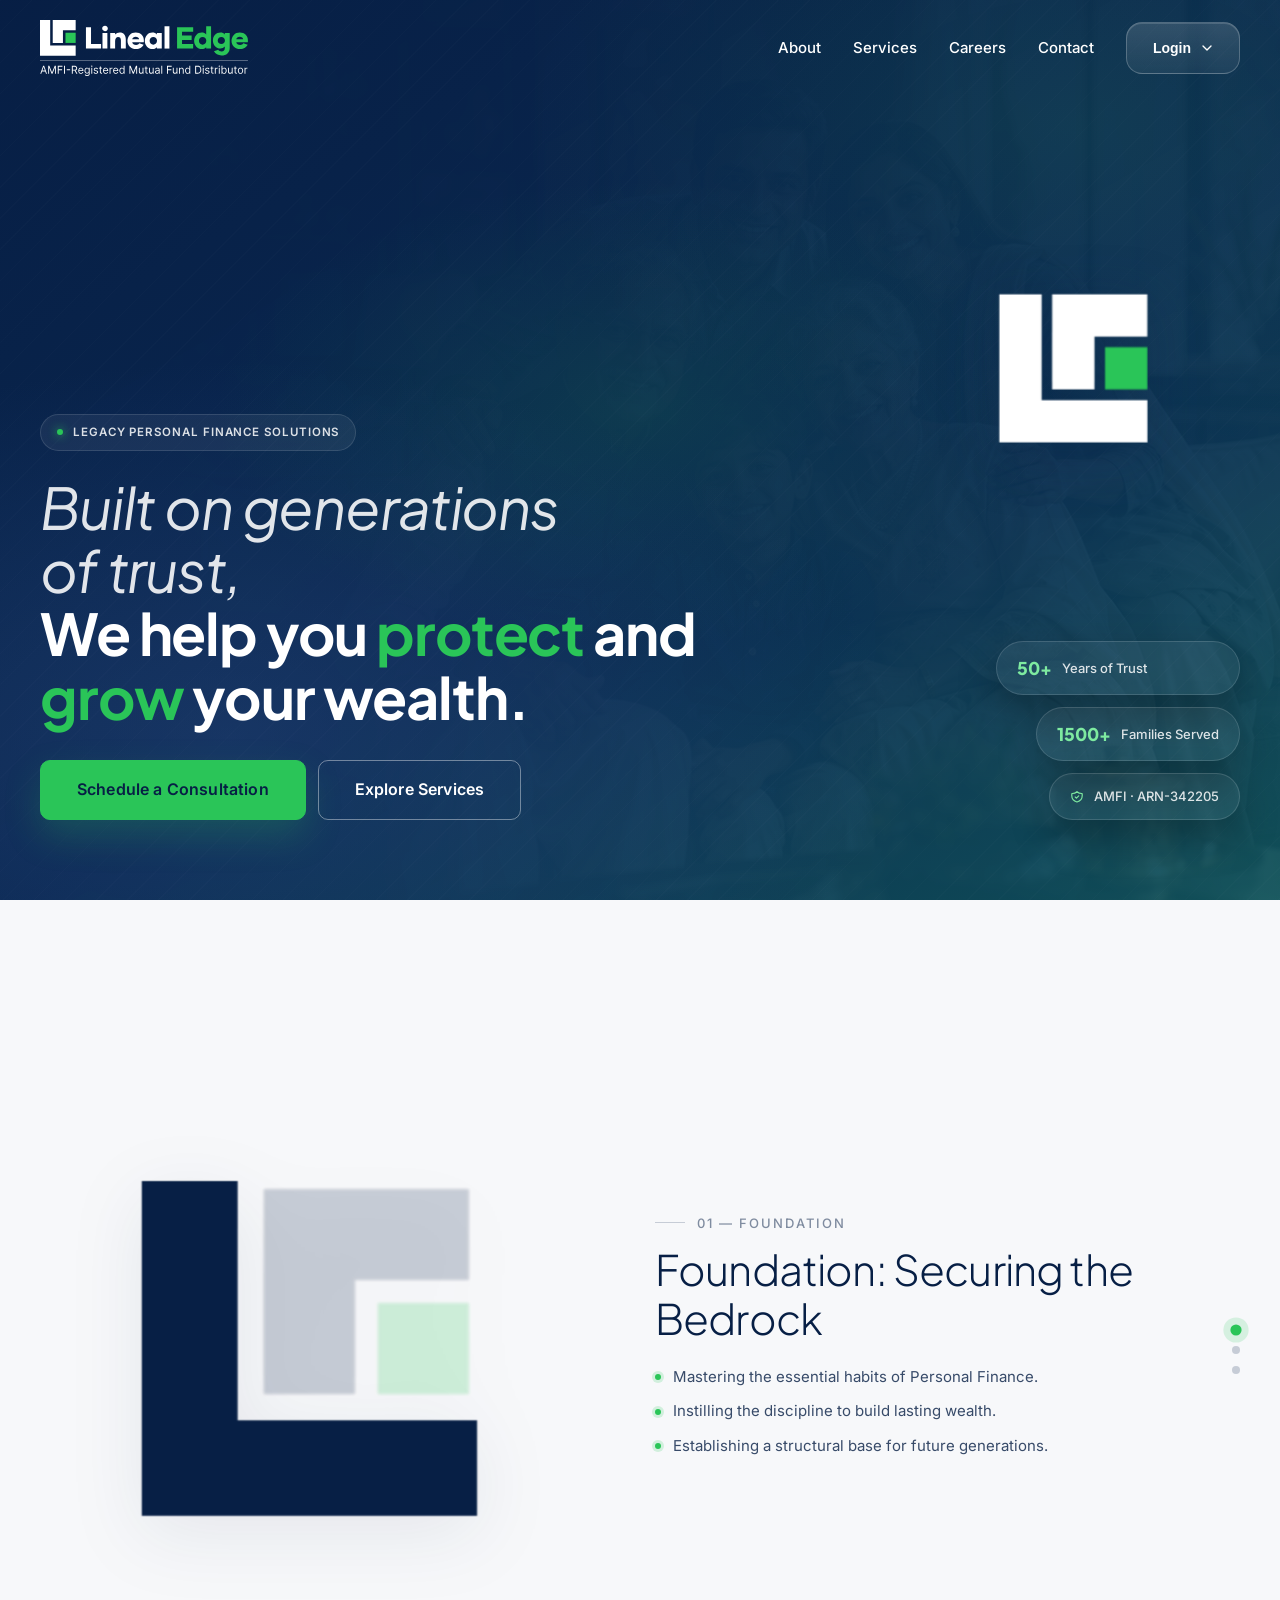
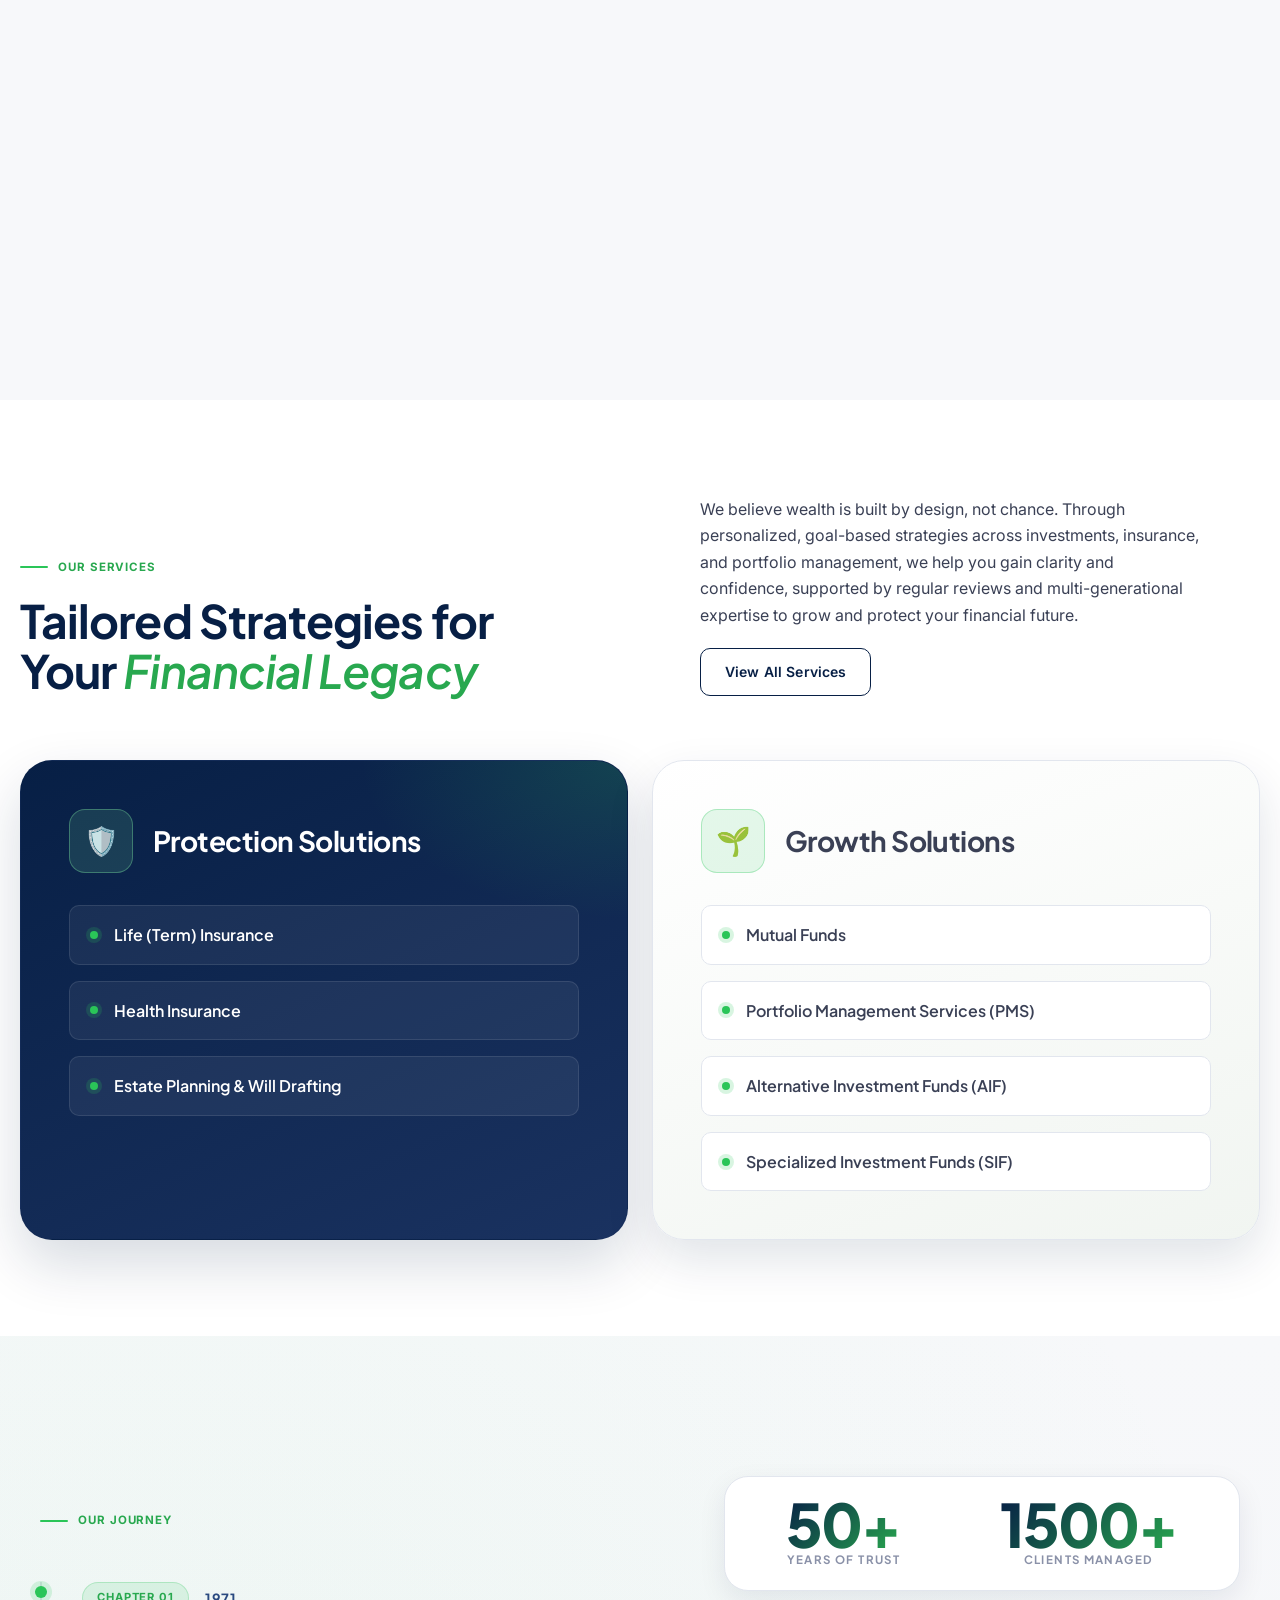
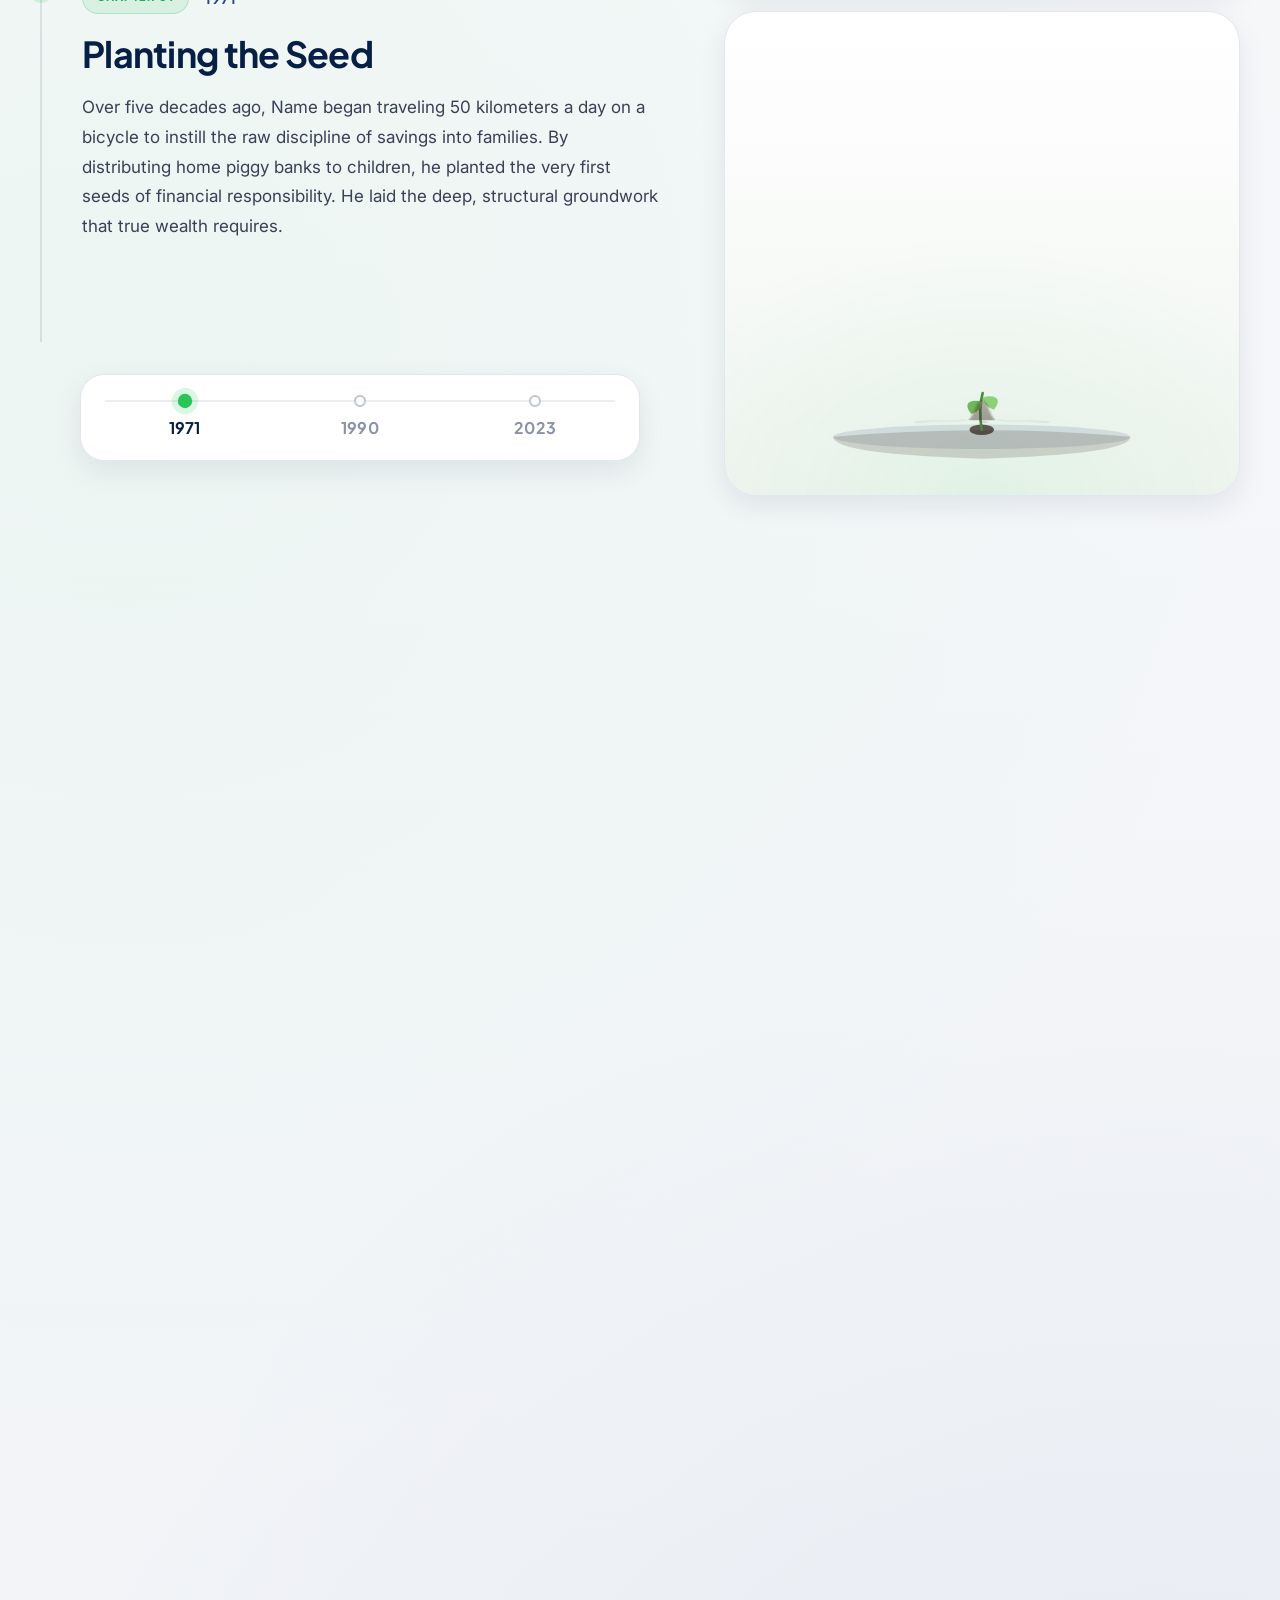
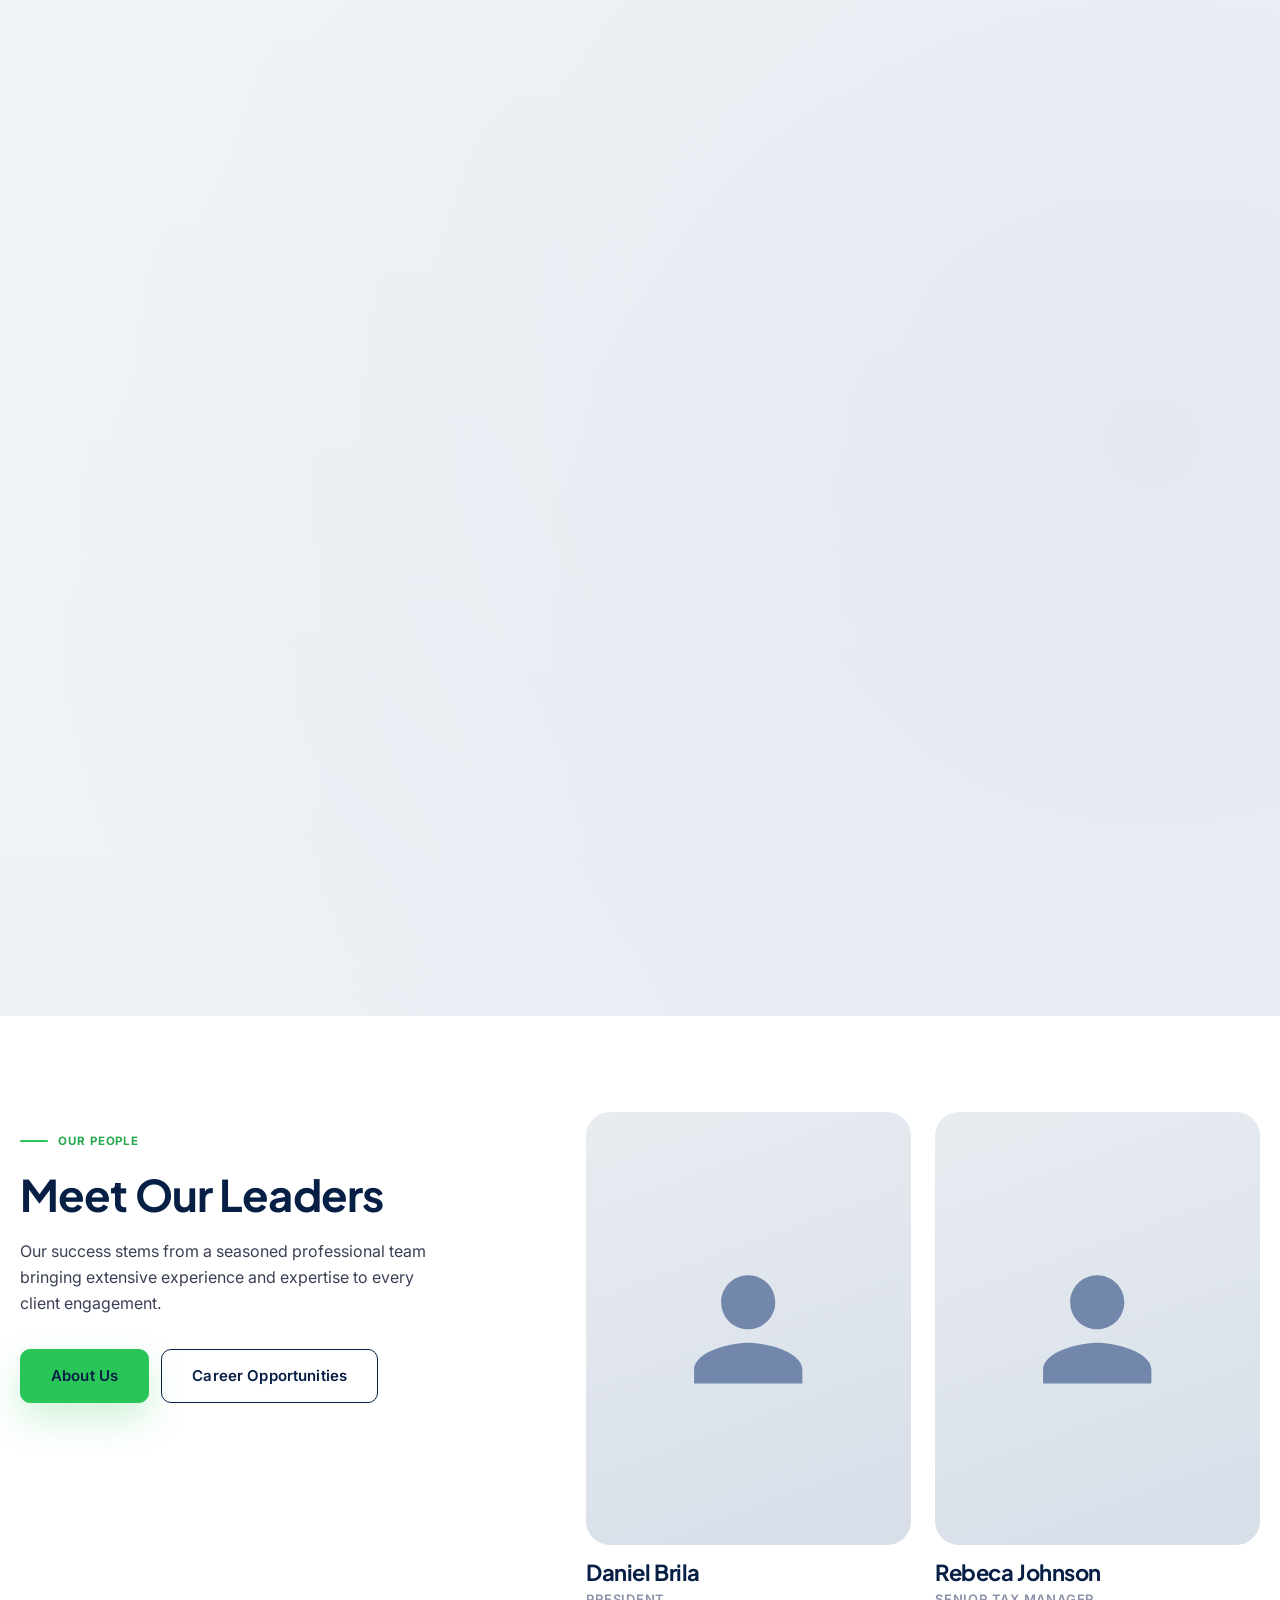
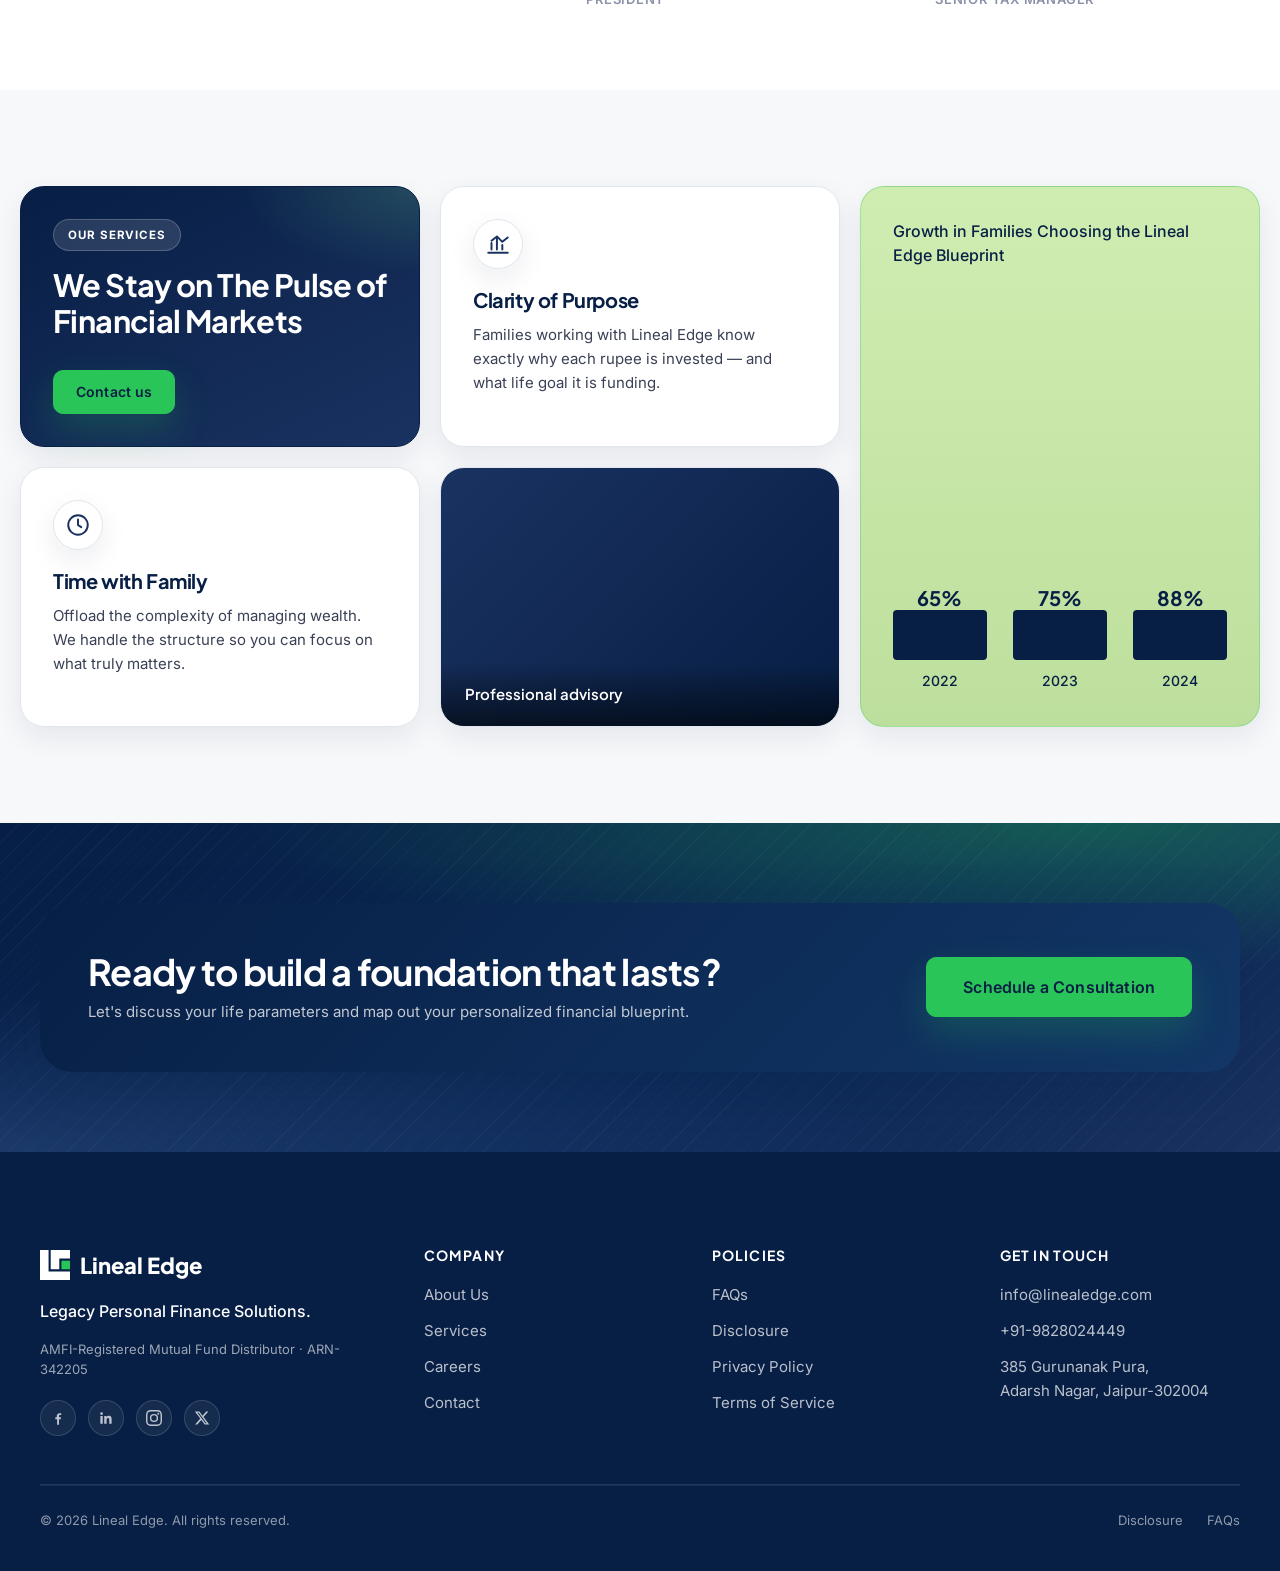
==== index.html @ 85767274 "commit" ====
<!doctype html>
<html lang="en">
<head>
<meta charset="utf-8" />
<meta name="viewport" content="width=device-width,initial-scale=1" />
<title>Lineal Edge Private Limited | Legact Personal Finance Solutions</title>
<meta name="description" content="Lineal Edge is a Jaipur-based AMFI-registered mutual fund distributor helping families protect, structure, and grow wealth through disciplined, multi-generational financial planning." />
<meta name="keywords" content="generational wealth planning Jaipur, AMFI registered mutual fund distributor Jaipur, family wealth planning Rajasthan, legacy financial planning India, wealth preservation Jaipur" />
<meta name="theme-color" content="#071F45" />
<link rel="canonical" href="https://www.linealedge.com/" />
<meta property="og:site_name" content="Lineal Edge Private Limited" />
<meta property="og:type" content="website" />
<meta property="og:title" content="Lineal Edge Private Limited | Legact Personal Finance Solutions" />
<meta property="og:description" content="Lineal Edge is a Jaipur-based AMFI-registered mutual fund distributor helping families protect, structure, and grow wealth through disciplined, multi-generational financial planning." />
<meta property="og:url" content="https://www.linealedge.com/" />
<meta property="og:image" content="https://www.linealedge.com/assets/images/hero-family-bg.png" />
<meta name="twitter:card" content="summary_large_image" />
<meta name="twitter:title" content="Lineal Edge Private Limited | Legact Personal Finance Solutions" />
<meta name="twitter:description" content="Lineal Edge is a Jaipur-based AMFI-registered mutual fund distributor helping families protect, structure, and grow wealth through disciplined, multi-generational financial planning." />
<meta name="twitter:image" content="https://www.linealedge.com/assets/images/hero-family-bg.png" />
<link rel="icon" type="image/svg+xml" href="assets/icons/favicon-light.svg" media="(prefers-color-scheme: light)" />
<link rel="icon" type="image/svg+xml" href="assets/icons/favicon-dark.svg" media="(prefers-color-scheme: dark)" />
<link rel="alternate icon" type="image/svg+xml" href="assets/icons/favicon-light.svg" />
<link rel="preconnect" href="https://fonts.googleapis.com" />
<link rel="preconnect" href="https://fonts.gstatic.com" crossorigin />
<link rel="stylesheet" href="https://fonts.googleapis.com/css2?family=Inter:wght@400;500;600;700&family=Plus+Jakarta+Sans:wght@500;600;700;800&display=swap" />
<link rel="stylesheet" href="css/global.css" />
<link rel="stylesheet" href="css/components.css" />
<link rel="stylesheet" href="css/pages.css" />

</head>
<body class="page-home home-intro-pending" data-page="home" data-root="">
<div data-include="header"></div>
<main>

<section class="hero">
	<div class="hero-bg-photo" aria-hidden="true"></div>
	<div class="hero-center-logo">
		<div class="hero-logo-mark" aria-hidden="true">
			<svg viewBox="260 760 340 340" fill="none" xmlns="http://www.w3.org/2000/svg" class="logo-mark-svg">
				<rect class="logo-part-s" x="488.977" y="886.934" width="83.2336" height="83.1465" fill="#2AC558"/>
				<path class="logo-part-e" d="M572.201 866.147H551.392V866.122H468.226V955.307H468.158V970.079H384.924V955.307H384.855V857.826H384.923V783H572.201V866.147Z" fill="white"/>
				<path class="logo-part-l" d="M364.234 824.573H364.21V990.866H364.234V990.886H447.421V990.935H530.699V990.866H572.315V1074.01H439.365V1074.01H364.234V1074.01H281V783H364.234V824.573Z" fill="white"/>
			</svg>
		</div>
	</div>

	<div class="hero-inner">
		<div class="hero-copy">
			<span class="hero-eyebrow">Legacy Personal Finance Solutions</span>
			<h1 class="hero-title">
				<em>Built on generations of trust,</em><br>
				We help you <span class="accent">protect</span> and <span class="accent">grow</span> your wealth.
			</h1>
			<div class="hero-ctas">
				<a href="contact.html" class="le-btn le-btn--primary le-btn--lg">
					<span class="lbl">Schedule a Consultation</span>
					<span class="arr"><svg width="22" height="22" viewBox="0 0 24 24" fill="none"><path d="M5 12h14M13 6l6 6-6 6" stroke="currentColor" stroke-width="2" stroke-linecap="round" stroke-linejoin="round"/></svg></span>
				</a>
				<div class="on-dark hero-cta-shell">
				<a href="services.html" class="le-btn le-btn--secondary le-btn--lg">
					<span class="lbl">Explore Services</span>
					<span class="arr"><svg width="22" height="22" viewBox="0 0 24 24" fill="none"><path d="M5 12h14M13 6l6 6-6 6" stroke="currentColor" stroke-width="2" stroke-linecap="round" stroke-linejoin="round"/></svg></span>
				</a>
				</div>
			</div>
		</div>

		<div class="hero-chips">
			<div class="chip"><span class="v">50+</span><span class="l">Years of Trust</span></div>
			<div class="chip"><span class="v">1500+</span><span class="l">Families Served</span></div>
			<div class="chip">
				<svg width="14" height="14" viewBox="0 0 24 24" fill="none" class="chip-icon"><path d="M9 12l2 2 4-4m5.618-4.016A11.955 11.955 0 0112 2.944a11.955 11.955 0 01-8.618 3.04A12.02 12.02 0 003 9c0 5.591 3.824 10.29 9 11.622 5.176-1.332 9-6.03 9-11.622 0-1.042-.133-2.052-.382-3.016z" stroke="currentColor" stroke-width="2" stroke-linecap="round" stroke-linejoin="round"/></svg>
				<span class="l">AMFI · ARN-342205</span>
			</div>
		</div>
	</div>
</section>

<section class="values" id="values" data-phase="0">
	<div class="values-scroller" id="valuesScroller">
		<div class="values-sticky">
			<div class="values-inner">

				<!-- LEFT: Big LES logo (L, E, S independently styleable) -->
				<div class="values-logo-col">
					<div class="values-logo">
						<svg viewBox="260 760 340 340" fill="none" xmlns="http://www.w3.org/2000/svg" class="logo-mark-svg">
							<rect class="logo-part-s" x="488.977" y="886.934" width="83.2336" height="83.1465" fill="#2AC558"/>
							<path class="logo-part-e" d="M572.201 866.147H551.392V866.122H468.226V955.307H468.158V970.079H384.924V955.307H384.855V857.826H384.923V783H572.201V866.147Z" fill="#071F45"/>
							<path class="logo-part-l" d="M364.234 824.573H364.21V990.866H364.234V990.886H447.421V990.935H530.699V990.866H572.315V1074.01H439.365V1074.01H364.234V1074.01H281V783H364.234V824.573Z" fill="#071F45"/>
						</svg>
					</div>
				</div>

				<!-- RIGHT: Three cross-fading phase panels -->
				<div class="values-text-col">

					<!-- Phase 1 -->
					<div class="values-panel active" data-idx="0">
						<div class="values-phase-label">01 — Foundation</div>
						<h2 class="values-phase-title">Foundation: Securing the Bedrock</h2>
						<ul class="values-phase-details">
							<li>Mastering the essential habits of Personal Finance.</li>
							<li>Instilling the discipline to build lasting wealth.</li>
							<li>Establishing a structural base for future generations.</li>
						</ul>
					</div>

					<!-- Phase 2 -->
					<div class="values-panel" data-idx="1">
						<div class="values-phase-label">02 — Protection</div>
						<h2 class="values-phase-title">Protection: Fortifying the System</h2>
						<ul class="values-phase-details">
							<li>Implementing comprehensive Risk Planning and Insurance Solutions.</li>
							<li>Establishing robust reserves to shield against uncertainty.</li>
							<li>Ensuring first-generation wealth is actively preserved.</li>
						</ul>
					</div>

					<!-- Phase 3 -->
					<div class="values-panel" data-idx="2">
						<div class="values-phase-label">03 — Growth</div>
						<h2 class="values-phase-title">Growth: Cultivating Prosperity</h2>
						<ul class="values-phase-details">
							<li>Deploying capital into tailored Investment Strategies for expansion.</li>
							<li>Transforming a secure foundation into optimized growth.</li>
							<li>Empowering future generations to thrive with confidence.</li>
						</ul>
						<div class="values-ctas">
							<a href="contact.html" class="le-btn le-btn--primary">
								<span class="lbl">Schedule a Consultation</span>
								<span class="arr"><svg width="22" height="22" viewBox="0 0 24 24" fill="none"><path d="M5 12h14M13 6l6 6-6 6" stroke="currentColor" stroke-width="2" stroke-linecap="round" stroke-linejoin="round"/></svg></span>
							</a>
							<a href="services.html" class="le-btn le-btn--secondary">
								<span class="lbl">View All Services</span>
								<span class="arr"><svg width="22" height="22" viewBox="0 0 24 24" fill="none"><path d="M5 12h14M13 6l6 6-6 6" stroke="currentColor" stroke-width="2" stroke-linecap="round" stroke-linejoin="round"/></svg></span>
							</a>
						</div>
					</div>
				</div>
			</div>

			<!-- Progress dots -->
			<div class="values-progress" id="valuesProgress">
				<div class="values-progress-dot active" data-idx="0"></div>
				<div class="values-progress-dot" data-idx="1"></div>
				<div class="values-progress-dot" data-idx="2"></div>
			</div>
		</div>
	</div>
</section>

<section class="services" id="services">
	<div class="container">
		<div class="services-head">
			<div>
				<span class="eyebrow">Our Services</span>
				<h2 class="services-title">Tailored Strategies for Your <em>Financial Legacy</em></h2>
			</div>
			<div class="services-head-right">
				<p class="services-lede">
					We believe wealth is built by design, not chance. Through personalized, goal-based strategies across investments, insurance, and portfolio management, we help you gain clarity and confidence, supported by regular reviews and multi-generational expertise to grow and protect your financial future.
				</p>
				<a href="services.html" class="le-btn le-btn--secondary services-head-cta">
					<span class="lbl">View All Services</span>
					<span class="arr"><svg width="20" height="20" viewBox="0 0 24 24" fill="none"><path d="M5 12h14M13 6l6 6-6 6" stroke="currentColor" stroke-width="2" stroke-linecap="round" stroke-linejoin="round"/></svg></span>
				</a>
			</div>
		</div>

		<div class="services-grid">
			<article class="solution solution--dark ui-card hover-lift">
				<div class="solution-head">
					<div class="solution-icon">🛡️</div>
					<h3 class="solution-title">Protection Solutions</h3>
				</div>
				<ul class="solution-list">
					<li>Life (Term) Insurance</li>
					<li>Health Insurance</li>
					<li>Estate Planning & Will Drafting</li>
				</ul>
			</article>

			<article class="solution solution--light ui-card hover-lift">
				<div class="solution-head">
					<div class="solution-icon">🌱</div>
					<h3 class="solution-title">Growth Solutions</h3>
				</div>
				<ul class="solution-list">
					<li>Mutual Funds</li>
					<li>Portfolio Management Services (PMS)</li>
					<li>Alternative Investment Funds (AIF)</li>
					<li>Specialized Investment Funds (SIF)</li>
				</ul>
			</article>
		</div>
	</div>
</section>

<section class="journey" id="journey">
	<div class="journey-scroller" id="journeyScroller">
		<div class="journey-sticky">
			<div class="journey-inner">

				<!-- LEFT: stories + years timeline beneath -->
				<div class="journey-left">
					<div class="journey-stories">
						<div class="journey-stories-head">
							<span class="eyebrow">Our Journey</span>
						</div>

						<div class="journey-panels">
							<article class="journey-panel active" data-idx="0">
								<div class="journey-panel-head">
									<span class="journey-chapter">Chapter 01</span>
									<span class="journey-year">1971</span>
								</div>
								<h3 class="journey-ptitle">Planting the Seed</h3>
								<p class="journey-pbody">Over five decades ago, Name began traveling 50 kilometers a day on a bicycle to instill the raw discipline of savings into families. By distributing home piggy banks to children, he planted the very first seeds of financial responsibility. He laid the deep, structural groundwork that true wealth requires.</p>
							</article>

							<article class="journey-panel" data-idx="1">
								<div class="journey-panel-head">
									<span class="journey-chapter">Chapter 02</span>
									<span class="journey-year">1990</span>
								</div>
								<h3 class="journey-ptitle">Nurturing & Protecting the Roots</h3>
								<p class="journey-pbody">As the seedling emerged, Name stepped in to nurture and defend it. For decades, our focus was on shielding our clients from external threats through comprehensive life and health insurance, ensuring the roots grew strong and unbreakable. As the markets evolved, we guided that protected capital into Mutual Funds, watering the roots through the power of compounding.</p>
							</article>

							<article class="journey-panel" data-idx="2">
								<div class="journey-panel-head">
									<span class="journey-chapter">Chapter 03</span>
									<span class="journey-year">2023</span>
								</div>
								<h3 class="journey-ptitle">The Canopy & The Harvest</h3>
								<p class="journey-pbody">Today, that carefully protected sapling has grown into a lush, solid tree. With the entry of Name, Lineal Edge is focused on the harvest. We honor the deep roots of our existing clients while welcoming new families by offering more complex, best-in-class, high-yield "fruits" — such as Alternative Investment Funds (AIFs), Portfolio Management Services (PMS), and comprehensive Estate Planning.

We pride ourselves on delivering these sophisticated, high-value solutions with brilliant technical and real-world clarity.</p>
							</article>
						</div>
					</div>

					<!-- Years timeline — directly under stories in the left column -->
					<div class="journey-years" id="journeyYears">
						<div class="journey-years-fill" id="journeyYearsFill"></div>
						<div class="journey-year-marker active" data-idx="0">
							<span class="journey-year-dot"></span>
							<span class="journey-year-label">1971</span>
						</div>
						<div class="journey-year-marker" data-idx="1">
							<span class="journey-year-dot"></span>
							<span class="journey-year-label">1990</span>
						</div>
						<div class="journey-year-marker" data-idx="2">
							<span class="journey-year-dot"></span>
							<span class="journey-year-label">2023</span>
						</div>
					</div>
				</div>

				<!-- RIGHT: metrics on top + large tree filling rest -->
				<div class="journey-right">
					<div class="journey-metrics">
						<div class="journey-metric">
							<span class="journey-metric-big">50+</span>
							<span class="journey-metric-label">Years of Trust</span>
						</div>
						<div class="journey-metric">
							<span class="journey-metric-big">1500+</span>
							<span class="journey-metric-label">Clients Managed</span>
						</div>
					</div>

					<div class="journey-tree-viz" aria-hidden="true">
						<svg viewBox="0 0 520 520" fill="none" xmlns="http://www.w3.org/2000/svg" preserveAspectRatio="xMidYMax meet">
							<defs>
								<linearGradient id="orgTrunk" x1="0" y1="0" x2="0" y2="1">
									<stop offset="0%" stop-color="#5D4A3A"/>
									<stop offset="50%" stop-color="#3E2F23"/>
									<stop offset="100%" stop-color="#2A1E14"/>
								</linearGradient>
								<radialGradient id="orgFoliage" cx="50%" cy="40%" r="70%">
									<stop offset="0%" stop-color="#9AE89A" stop-opacity="0.95"/>
									<stop offset="40%" stop-color="#5DBE6B" stop-opacity="1"/>
									<stop offset="80%" stop-color="#2F8A47" stop-opacity="1"/>
									<stop offset="100%" stop-color="#1E5E30" stop-opacity="1"/>
								</radialGradient>
								<radialGradient id="orgFoliageSoft" cx="50%" cy="50%" r="50%">
									<stop offset="0%" stop-color="#7ED88F" stop-opacity="0.55"/>
									<stop offset="100%" stop-color="#3F9A55" stop-opacity="0"/>
								</radialGradient>
							</defs>

							<ellipse cx="260" cy="470" rx="170" ry="14" fill="#1A3260" opacity="0.12"/>
							<path d="M90 470 Q 260 455, 430 470 Q 430 490, 260 495 Q 90 490, 90 470 Z" fill="#3E2F23" opacity="0.18"/>

							<g class="tree-seed-org">
								<ellipse cx="260" cy="462" rx="14" ry="6" fill="#2A1E14" opacity="0.7"/>
								<path d="M260 462 C 258 450, 257 435, 261 420" stroke="#4A8A3A" stroke-width="3" stroke-linecap="round" fill="none"/>
								<path d="M261 430 C 246 426, 238 432, 248 444 C 254 442, 260 438, 261 430 Z" fill="#6DB85A"/>
								<path d="M261 425 C 276 421, 284 427, 274 439 C 268 437, 262 433, 261 425 Z" fill="#8CD17A"/>
							</g>

							<g class="tree-trunk-org">
								<path d="M245 462 C 250 400, 252 340, 254 280 C 256 250, 258 230, 260 220 C 262 230, 264 250, 266 280 C 268 340, 270 400, 275 462 Z" fill="url(#orgTrunk)"/>
								<path d="M252 440 C 254 380, 255 320, 257 260" stroke="#2A1E14" stroke-opacity="0.5" stroke-width="1.5" fill="none"/>
								<path d="M240 462 Q 210 472, 185 478" stroke="#3E2F23" stroke-width="5" stroke-linecap="round" fill="none" opacity="0.7"/>
								<path d="M280 462 Q 310 472, 335 478" stroke="#3E2F23" stroke-width="5" stroke-linecap="round" fill="none" opacity="0.7"/>
								<path d="M260 468 Q 262 478, 265 488" stroke="#3E2F23" stroke-width="4" stroke-linecap="round" fill="none" opacity="0.6"/>
							</g>

							<g class="tree-branches-org">
								<path d="M255 310 C 220 285, 185 270, 150 255 Q 130 250, 115 248" stroke="#3E2F23" stroke-width="4.5" stroke-linecap="round" fill="none" opacity="0.85"/>
								<path d="M180 265 C 165 240, 155 220, 148 200" stroke="#3E2F23" stroke-width="3" stroke-linecap="round" fill="none" opacity="0.7"/>
								<path d="M258 260 C 235 240, 215 220, 198 195" stroke="#3E2F23" stroke-width="3.5" stroke-linecap="round" fill="none" opacity="0.75"/>
								<path d="M263 320 C 300 295, 340 275, 380 260 Q 400 256, 415 254" stroke="#3E2F23" stroke-width="4.5" stroke-linecap="round" fill="none" opacity="0.85"/>
								<path d="M350 268 C 365 245, 378 222, 385 200" stroke="#3E2F23" stroke-width="3" stroke-linecap="round" fill="none" opacity="0.7"/>
								<path d="M268 270 C 290 245, 310 220, 325 198" stroke="#3E2F23" stroke-width="3.5" stroke-linecap="round" fill="none" opacity="0.75"/>
								<path d="M259 270 C 258 240, 260 210, 263 180" stroke="#3E2F23" stroke-width="3.5" stroke-linecap="round" fill="none" opacity="0.8"/>
							</g>

							<g class="tree-foliage-org">
								<ellipse cx="260" cy="215" rx="95" ry="82" fill="url(#orgFoliage)"/>
								<ellipse cx="175" cy="235" rx="62" ry="52" fill="url(#orgFoliage)" opacity="0.95"/>
								<ellipse cx="145" cy="215" rx="38" ry="35" fill="url(#orgFoliage)" opacity="0.88"/>
								<ellipse cx="355" cy="230" rx="58" ry="50" fill="url(#orgFoliage)" opacity="0.95"/>
								<ellipse cx="385" cy="208" rx="38" ry="35" fill="url(#orgFoliage)" opacity="0.88"/>
								<ellipse cx="220" cy="155" rx="42" ry="38" fill="url(#orgFoliage)" opacity="0.9"/>
								<ellipse cx="290" cy="148" rx="45" ry="40" fill="url(#orgFoliage)" opacity="0.92"/>
								<ellipse cx="255" cy="130" rx="38" ry="32" fill="url(#orgFoliage)" opacity="0.85"/>
								<ellipse cx="200" cy="275" rx="38" ry="28" fill="url(#orgFoliage)" opacity="0.85"/>
								<ellipse cx="320" cy="272" rx="40" ry="30" fill="url(#orgFoliage)" opacity="0.85"/>
								<ellipse cx="260" cy="200" rx="180" ry="130" fill="url(#orgFoliageSoft)"/>
								<ellipse cx="215" cy="190" rx="5" ry="3" fill="#1E5E30" opacity="0.4" transform="rotate(-25 215 190)"/>
								<ellipse cx="305" cy="185" rx="5" ry="3" fill="#1E5E30" opacity="0.4" transform="rotate(20 305 185)"/>
								<ellipse cx="175" cy="230" rx="5" ry="3" fill="#1E5E30" opacity="0.4" transform="rotate(45 175 230)"/>
								<ellipse cx="360" cy="225" rx="5" ry="3" fill="#1E5E30" opacity="0.4" transform="rotate(-35 360 225)"/>
								<ellipse cx="255" cy="145" rx="4" ry="2.5" fill="#1E5E30" opacity="0.4" transform="rotate(15 255 145)"/>
								<circle cx="195" cy="270" r="4.5" fill="#8B2F2F" opacity="0.75"/>
								<circle cx="195" cy="270" r="1.5" fill="#E9A1A1" opacity="0.8"/>
								<circle cx="325" cy="275" r="4" fill="#8B2F2F" opacity="0.75"/>
								<circle cx="325" cy="275" r="1.3" fill="#E9A1A1" opacity="0.8"/>
								<circle cx="250" cy="290" r="4.5" fill="#8B2F2F" opacity="0.7"/>
								<circle cx="250" cy="290" r="1.5" fill="#E9A1A1" opacity="0.8"/>
							</g>
						</svg>
					</div>
				</div>

			</div>
		</div>
	</div>
</section>

<section class="team">
	<div class="container">
		<div class="team-layout">
			<div class="team-copy-col">
				<span class="eyebrow">Our People</span>
				<h2 class="team-title">Meet Our Leaders</h2>
				<p class="team-lede">Our success stems from a seasoned professional team bringing extensive experience and expertise to every client engagement.</p>
				<div class="team-ctas">
					<a href="about.html" class="le-btn le-btn--primary">
						<span class="lbl">About Us</span>
						<span class="arr"><svg width="22" height="22" viewBox="0 0 24 24" fill="none"><path d="M5 12h14M13 6l6 6-6 6" stroke="currentColor" stroke-width="2" stroke-linecap="round" stroke-linejoin="round"/></svg></span>
					</a>
					<a href="careers.html" class="le-btn le-btn--secondary">
						<span class="lbl">Career Opportunities</span>
						<span class="arr"><svg width="22" height="22" viewBox="0 0 24 24" fill="none"><path d="M5 12h14M13 6l6 6-6 6" stroke="currentColor" stroke-width="2" stroke-linecap="round" stroke-linejoin="round"/></svg></span>
					</a>
				</div>
			</div>
			<div class="team-portraits">
				<div class="team-member-card">
					<div class="team-portrait">
						<svg viewBox="0 0 24 24" fill="currentColor"><path d="M12 12c2.21 0 4-1.79 4-4s-1.79-4-4-4-4 1.79-4 4 1.79 4 4 4zm0 2c-2.67 0-8 1.34-8 4v2h16v-2c0-2.66-5.33-4-8-4z"/></svg>
					</div>
					<h3 class="team-member-name">Daniel Brila</h3>
					<p class="team-member-role">President</p>
				</div>
				<div class="team-member-card">
					<div class="team-portrait">
						<svg viewBox="0 0 24 24" fill="currentColor"><path d="M12 12c2.21 0 4-1.79 4-4s-1.79-4-4-4-4 1.79-4 4 1.79 4 4 4zm0 2c-2.67 0-8 1.34-8 4v2h16v-2c0-2.66-5.33-4-8-4z"/></svg>
					</div>
					<h3 class="team-member-name">Rebeca Johnson</h3>
					<p class="team-member-role">Senior Tax Manager</p>
				</div>
			</div>
		</div>
	</div>
</section>

<section class="sixbox">
	<div class="container">
		<div class="sixbox-grid">
			<div class="sx-tile sx-tile--hero ui-card hover-lift">
				<div>
					<span class="sx-pill">Our Services</span>
					<h3>We Stay on The Pulse of Financial Markets</h3>
				</div>
				<a href="contact.html" class="le-btn le-btn--primary sx-contact-btn">
					<span class="lbl">Contact us</span>
					<span class="arr"><svg width="18" height="18" viewBox="0 0 24 24" fill="none"><path d="M5 12h14M13 6l6 6-6 6" stroke="currentColor" stroke-width="2" stroke-linecap="round" stroke-linejoin="round"/></svg></span>
				</a>
			</div>
			<div class="sx-tile sx-icon-tile ui-card hover-lift">
				<div class="sx-icon">
					<svg width="26" height="26" viewBox="0 0 24 24" fill="none"><path d="M3 20h18M6 17v-6M11 17V7M16 17v-4M6 9l5-4 5 5 5-4" stroke="currentColor" stroke-width="1.8" stroke-linecap="round" stroke-linejoin="round"/></svg>
				</div>
				<h3>Clarity of Purpose</h3>
				<p>Families working with Lineal Edge know exactly why each rupee is invested — and what life goal it is funding.</p>
			</div>
			<div class="sx-tile sx-tile--chart ui-card hover-lift">
				<p>Growth in Families Choosing the Lineal Edge Blueprint</p>
				<div class="chart-bars">
					<div class="chart-bar-col">
						<div class="chart-bar chart-bar--45"><span class="chart-bar-pct">65%</span></div>
						<span class="chart-bar-year">2022</span>
					</div>
					<div class="chart-bar-col">
						<div class="chart-bar chart-bar--60"><span class="chart-bar-pct">75%</span></div>
						<span class="chart-bar-year">2023</span>
					</div>
					<div class="chart-bar-col">
						<div class="chart-bar chart-bar--80"><span class="chart-bar-pct">88%</span></div>
						<span class="chart-bar-year">2024</span>
					</div>
				</div>
			</div>
			<div class="sx-tile sx-icon-tile ui-card hover-lift">
				<div class="sx-icon">
					<svg width="26" height="26" viewBox="0 0 24 24" fill="none"><circle cx="12" cy="12" r="9" stroke="currentColor" stroke-width="1.8"/><path d="M12 7v5l3 2" stroke="currentColor" stroke-width="1.8" stroke-linecap="round"/></svg>
				</div>
				<h3>Time with Family</h3>
				<p>Offload the complexity of managing wealth. We handle the structure so you can focus on what truly matters.</p>
			</div>
			<div class="sx-tile sx-tile--img ui-card hover-lift"></div>
		</div>
	</div>
</section>

<section class="cta on-dark" id="cta">
	<div class="cta-inner">
		<div class="cta-copy">
			<h2 class="cta-title">Ready to build a foundation that lasts?</h2>
			<p class="cta-desc">Let's discuss your life parameters and map out your personalized financial blueprint.</p>
		</div>
		<div class="cta-actions">
			<a href="contact.html" class="le-btn le-btn--primary le-btn--lg">
				<span class="lbl">Schedule a Consultation</span>
				<span class="arr"><svg width="22" height="22" viewBox="0 0 24 24" fill="none"><path d="M5 12h14M13 6l6 6-6 6" stroke="currentColor" stroke-width="2" stroke-linecap="round" stroke-linejoin="round"/></svg></span>
			</a>
		</div>
	</div>
</section>

 </main>
<div data-include="footer"></div>

<script src="js/main.js" defer></script>
</body>
</html>
---- css/global.css ----
:root {
  --navy: #071F45;
  --navy-mid: #1A3260;
  --navy-light: #2A4A80;
  --green: #2AC558;
  --green-dark: #28A84F;
  --green-light: #7EEAA0;
  --off-white: #F7F8FA;
  --white: #FFFFFF;
  --gray-dark: #3A4055;
  --gray: #8A91A8;
  --border: #E2E6EE;
  --font-display: 'Plus Jakarta Sans', system-ui, sans-serif;
  --font-body: 'Inter', system-ui, sans-serif;
  --sp-2: 8px;
  --sp-3: 12px;
  --sp-4: 16px;
  --sp-5: 20px;
  --sp-6: 24px;
  --sp-8: 32px;
  --sp-10: 40px;
  --sp-12: 48px;
  --sp-16: 64px;
  --sp-20: 80px;
  --sp-24: 96px;
  --r-md: 10px;
  --r-lg: 16px;
  --r-xl: 24px;
  --r-2xl: 32px;
  --r-pill: 999px;
  --sh-soft: 0 10px 28px rgba(7,31,69,0.08);
  --sh-md: 0 20px 48px rgba(7,31,69,0.12);
  --sh-lg: 0 24px 56px rgba(7,31,69,0.16);
  --sh-green: 0 16px 36px rgba(42,197,88,0.22);
  --surface-1: linear-gradient(180deg, rgba(255,255,255,1) 0%, rgba(247,248,250,1) 100%);
  --surface-2: linear-gradient(180deg, rgba(255,255,255,0.98) 0%, rgba(250,251,253,1) 100%);
  --surface-border: rgba(7,31,69,0.08);
  --section-space: var(--sp-24);
  --section-space-tight: 56px;
  --title-xl: clamp(2rem, 4vw, 3.35rem);
  --title-lg: clamp(1.9rem, 3.2vw, 2.7rem);
  --copy-lg: 1.02rem;
  --ease: cubic-bezier(0.22, 1, 0.36, 1);
  --dur: 280ms;
}

*, *::before, *::after { box-sizing: border-box; }
html, body { margin: 0; padding: 0; }
html { overflow-x: clip; }
body {
  font-family: var(--font-body);
  color: var(--gray-dark);
  background: var(--off-white);
  line-height: 1.6;
  -webkit-font-smoothing: antialiased;
  overflow-x: clip;
}
a { color: inherit; text-decoration: none; }
img, svg { display: block; max-width: 100%; }
h1, h2, h3, h4, h5, p { margin: 0; }
h1, h2, h3, h4 {
  font-family: var(--font-display);
  color: var(--navy);
  letter-spacing: -0.02em;
  line-height: 1.08;
}
.container {
  width: min(1280px, calc(100% - 40px));
  margin: 0 auto;
}
main { display: block; }
.section { padding: var(--section-space) 0; }
.section-title { font-size: var(--title-xl); }
.section-copy { color: var(--gray-dark); }
.visually-hidden {
  position: absolute;
  width: 1px;
  height: 1px;
  padding: 0;
  margin: -1px;
  overflow: hidden;
  clip: rect(0, 0, 0, 0);
  white-space: nowrap;
  border: 0;
}
@media (max-width: 900px) {
  .container { width: min(1280px, calc(100% - 24px)); }
  .section { padding: 72px 0; }
}

@media (max-width: 600px) {
  .section { padding: 56px 0; }
}
---- css/components.css ----
.eyebrow {
  display: inline-flex;
  align-items: center;
  gap: 10px;
  font-size: 0.72rem;
  font-weight: 700;
  letter-spacing: 0.08em;
  text-transform: uppercase;
  color: var(--green-dark);
}
.eyebrow::before {
  content: "";
  width: 28px;
  height: 2px;
  background: var(--green);
  border-radius: 99px;
}
.eyebrow--light { color: var(--green-light); }
.breadcrumb {
  display: inline-flex;
  align-items: center;
  gap: 10px;
  font-size: 0.78rem;
  font-weight: 700;
  letter-spacing: 0.08em;
  text-transform: uppercase;
  color: rgba(255,255,255,0.62);
}
.breadcrumb a { color: inherit; transition: color var(--dur) var(--ease); }
.breadcrumb a:hover { color: var(--green-light); }
.breadcrumb .current { color: var(--green-light); }
.le-btn {
  position: relative;
  display: inline-flex;
  align-items: center;
  justify-content: center;
  height: 54px;
  padding: 0 30px;
  border-radius: var(--r-md);
  font-size: 0.9375rem;
  font-weight: 600;
  border: 1px solid transparent;
  cursor: pointer;
  overflow: hidden;
  white-space: nowrap;
  transition: background-color var(--dur) var(--ease), color var(--dur) var(--ease), border-color var(--dur) var(--ease), box-shadow var(--dur) var(--ease), transform var(--dur) var(--ease);
}
.le-btn .lbl { transition: opacity var(--dur) var(--ease), transform var(--dur) var(--ease); }
.le-btn .arr {
  position: absolute;
  left: 50%;
  top: 50%;
  opacity: 0;
  transform: translate(-50%, -50%) translateX(-40px);
  transition: transform var(--dur) var(--ease), opacity var(--dur) var(--ease);
}
.le-btn:hover .lbl { opacity: 0; transform: translateX(30px); }
.le-btn:hover .arr { opacity: 1; transform: translate(-50%, -50%) translateX(0); }
.le-btn--primary { background: var(--green); color: var(--navy); box-shadow: var(--sh-green); }
.le-btn--primary:hover { background: var(--green-dark); color: var(--white); transform: translateY(-2px); }
.le-btn--secondary { background: transparent; color: var(--white); border-color: rgba(255,255,255,0.28); }
.le-btn--secondary:hover { background: var(--white); color: var(--navy); border-color: var(--white); transform: translateY(-2px); }
.le-btn--lg { height: 60px; padding: 0 36px; font-size: 1rem; }
.navbar {
  position: fixed; top: 0; left: 0; right: 0; z-index: 100;
  display: flex; align-items: center; justify-content: space-between;
  padding: var(--sp-5) var(--sp-10);
  transition: background-color var(--dur) var(--ease), backdrop-filter var(--dur) var(--ease), box-shadow var(--dur) var(--ease);
}
.navbar.is-transparent { background: transparent; }
.navbar.is-solid { background: rgba(255,255,255,0.92); backdrop-filter: blur(14px); -webkit-backdrop-filter: blur(14px); box-shadow: 0 1px 0 rgba(7,31,69,0.06); }
.nav-logo { display: flex; align-items: center; }
.nav-logo img { height: 56px; width: auto; }
.nav-logo-light { display: none; }
.is-transparent .nav-logo-dark { display: none; }
.is-transparent .nav-logo-light { display: block; }
.is-solid .nav-logo-dark { display: block; }
.is-solid .nav-logo-light { display: none; }
.nav-toggle {
  display: none;
  width: 48px;
  height: 48px;
  padding: 0;
  border-radius: 14px;
  border: 1px solid transparent;
  background: transparent;
  align-items: center;
  justify-content: center;
  flex-direction: column;
  gap: 5px;
  cursor: pointer;
  transition: background-color var(--dur) var(--ease), border-color var(--dur) var(--ease), box-shadow var(--dur) var(--ease);
}
.nav-toggle span {
  display: block;
  width: 18px;
  height: 2px;
  border-radius: 99px;
  background: currentColor;
  transition: transform var(--dur) var(--ease), opacity var(--dur) var(--ease);
}
.is-transparent .nav-toggle { color: var(--white); border-color: rgba(255,255,255,0.18); }
.is-solid .nav-toggle { color: var(--navy); border-color: rgba(7,31,69,0.1); background: rgba(255,255,255,0.84); }
.nav-open .nav-toggle span:nth-child(1) { transform: translateY(7px) rotate(45deg); }
.nav-open .nav-toggle span:nth-child(2) { opacity: 0; }
.nav-open .nav-toggle span:nth-child(3) { transform: translateY(-7px) rotate(-45deg); }
.nav-links { display: flex; align-items: center; gap: var(--sp-8); }
.nav-link { position: relative; font-size: 0.9375rem; font-weight: 500; transition: color var(--dur) var(--ease); }
.is-transparent .nav-link { color: var(--white); }
.is-solid .nav-link { color: var(--navy); }
.nav-link::after {
  content: ""; position: absolute; left: 0; bottom: -10px; width: 100%; height: 2px; border-radius: 99px;
  transform: scaleX(0); transform-origin: left center; transition: transform var(--dur) var(--ease);
}
.is-transparent .nav-link::after { background: var(--green-light); }
.is-solid .nav-link::after { background: var(--green); }
.nav-link:hover, .nav-link.is-active { color: var(--green); }
.nav-link:hover::after, .nav-link.is-active::after { transform: scaleX(1); }
.nav-login { position: relative; padding-bottom: 18px; margin-bottom: -18px; }
.nav-login::after { content: ""; position: absolute; left: 0; right: 0; top: 100%; height: 24px; }
.nav-login-toggle {
  display: inline-flex; align-items: center; justify-content: center; gap: 8px; height: 52px; padding: 0 24px 0 26px;
  border-radius: 16px; font-size: 0.875rem; font-weight: 600; background: transparent; border: 1px solid; cursor: pointer;
  transition: color var(--dur) var(--ease), border-color var(--dur) var(--ease), background-color var(--dur) var(--ease), box-shadow var(--dur) var(--ease);
}
.nav-login-toggle svg { width: 16px; height: 16px; transition: transform var(--dur) var(--ease); }
.nav-login.is-open .nav-login-toggle svg { transform: rotate(180deg); }
.is-transparent .nav-login-toggle { color: var(--white); border-color: rgba(255,255,255,0.22); background: linear-gradient(180deg, rgba(255,255,255,0.14) 0%, rgba(255,255,255,0.06) 100%); backdrop-filter: blur(12px); -webkit-backdrop-filter: blur(12px); }
.is-solid .nav-login-toggle { color: var(--navy); border-color: rgba(7,31,69,0.12); background: linear-gradient(180deg, rgba(255,255,255,0.92) 0%, rgba(244,247,250,0.98) 100%); box-shadow: 0 8px 24px rgba(7,31,69,0.05); }
.nav-login-menu {
  position: absolute; top: calc(100% + 6px); right: 0; width: 320px; padding: 12px; border-radius: 22px;
  background: linear-gradient(180deg, rgba(255,255,255,0.98) 0%, rgba(246,248,251,0.99) 100%);
  border: 1px solid rgba(7,31,69,0.09); box-shadow: 0 28px 70px rgba(7,31,69,0.18);
  backdrop-filter: blur(18px); -webkit-backdrop-filter: blur(18px); opacity: 0; transform: translateY(10px); visibility: hidden;
  transition: opacity var(--dur) var(--ease), transform var(--dur) var(--ease), visibility 0s linear var(--dur);
}
.nav-login.is-open .nav-login-menu { opacity: 1; transform: translateY(0); visibility: visible; transition-delay: 0s; }
.portal-link {
  display: grid; grid-template-columns: 48px 1fr 18px; gap: 14px; align-items: center; padding: 16px; border-radius: 18px;
  color: var(--navy); transition: background-color var(--dur) var(--ease), transform var(--dur) var(--ease), box-shadow var(--dur) var(--ease);
}
.portal-link:hover { background: rgba(42,197,88,0.08); transform: translateY(-1px); }
.portal-icon {
  width: 48px; height: 48px; border-radius: 15px; display: grid; place-items: center;
  background: linear-gradient(180deg, rgba(42,197,88,0.12) 0%, rgba(42,74,128,0.08) 100%);
  color: var(--navy);
}
.portal-title { font-weight: 700; }
.portal-arrow { color: var(--gray); }
.page-top {
  padding-top: 160px; padding-bottom: 38px; position: relative;
  background: radial-gradient(circle at 90% 10%, rgba(42,197,88,0.18) 0%, transparent 34%), linear-gradient(135deg, #071F45 0%, #0E2D61 100%);
  overflow: hidden;
}
.page-top::before {
  content: ""; position: absolute; inset: 0; pointer-events: none;
  background: repeating-linear-gradient(-45deg, rgba(255,255,255,0.05) 0 1px, transparent 1px 24px);
}
.page-top-inner { position: relative; z-index: 1; display: grid; gap: 14px; }
.page-heading { color: var(--white); font-size: clamp(2.2rem, 4vw, 3.7rem); }
.page-subcopy { color: rgba(255,255,255,0.78); max-width: 640px; }
.cta {
  padding: 0 var(--sp-10) var(--sp-24);
}
.cta-inner {
  max-width: 1280px; margin: 0 auto; border-radius: 32px; padding: clamp(28px, 4vw, 48px);
  background: linear-gradient(135deg, #071F45 0%, #123767 100%); color: var(--white);
  display: flex; align-items: center; justify-content: space-between; gap: var(--sp-8);
  box-shadow: 0 24px 64px rgba(7,31,69,0.18);
}
.cta-title { color: var(--white); font-size: clamp(2rem, 4vw, 3rem); }
.cta-desc { margin-top: 10px; color: rgba(255,255,255,0.76); max-width: 620px; }
.footer {
  background: #071F45; color: rgba(255,255,255,0.78); padding: 64px 40px 24px;
}
.footer-inner {
  max-width: 1280px; margin: 0 auto; display: grid; grid-template-columns: 1.25fr repeat(3, minmax(0, 1fr)); gap: 32px;
}
.footer-logo { display: inline-flex; align-items: center; gap: 12px; font-family: var(--font-display); font-weight: 700; color: var(--white); }
.footer-tagline, .footer-arn { margin-top: 14px; }
.footer-social { display: flex; align-items: center; gap: 10px; margin-top: 18px; }
.footer-social a {
  width: 38px; height: 38px; border-radius: 999px; display: inline-flex; align-items: center; justify-content: center;
  border: 1px solid rgba(255,255,255,0.14); color: var(--white); transition: transform var(--dur) var(--ease), border-color var(--dur) var(--ease), background-color var(--dur) var(--ease);
}
.footer-social a:hover { transform: translateY(-2px); background: rgba(255,255,255,0.08); border-color: rgba(255,255,255,0.32); }
.footer-col h4 { color: var(--white); font-size: 1rem; margin-bottom: 16px; }
.footer-col-body { display: grid; gap: 12px; }
.footer-link { color: rgba(255,255,255,0.72); }
.footer-link:hover { color: var(--green-light); }
.footer-bottom {
  max-width: 1280px; margin: 28px auto 0; padding-top: 22px; border-top: 1px solid rgba(255,255,255,0.08);
  display: flex; align-items: center; justify-content: space-between; gap: 16px; color: rgba(255,255,255,0.56);
}
.footer-bottom-links { display: flex; gap: 16px; }
.footer-bottom-links a:hover { color: var(--green-light); }
@media (max-width: 1100px) {
  .navbar { padding: 18px 20px; }
  .nav-links { gap: 18px; }
  .cta-inner, .footer-inner { grid-template-columns: 1fr; }
  .cta-inner { display: grid; }
}
@media (max-width: 900px) {
  .nav-links { gap: 14px; flex-wrap: wrap; justify-content: flex-end; }
  .nav-logo img { height: 46px; }
  .page-top { padding-top: 136px; }
  .footer { padding-inline: 20px; }
}
@media (max-width: 680px) {
  .navbar { align-items: flex-start; gap: 14px; }
  .nav-toggle { display: inline-flex; }
  .nav-links {
    position: absolute;
    top: calc(100% + 12px);
    left: 20px;
    right: 20px;
    width: auto;
    display: none;
    flex-direction: column;
    align-items: stretch;
    justify-content: flex-start;
    gap: 12px;
    padding: 18px;
    border-radius: 24px;
    background: rgba(255,255,255,0.98);
    border: 1px solid rgba(7,31,69,0.08);
    box-shadow: 0 24px 48px rgba(7,31,69,0.14);
  }
  .nav-links.is-open { display: flex; }
  .nav-link { font-size: 0.95rem; color: var(--navy) !important; }
  .nav-link::after { bottom: -4px; }
  .nav-login { padding-bottom: 0; margin-bottom: 0; }
  .nav-login::after { display: none; }
  .nav-login-toggle {
    width: 100%;
    justify-content: space-between;
    color: var(--navy) !important;
    border-color: rgba(7,31,69,0.1) !important;
    background: rgba(247,248,250,1) !important;
    box-shadow: none !important;
  }
  .nav-login-menu { width: min(320px, calc(100vw - 28px)); right: 0; }
  .footer-bottom { flex-direction: column; align-items: flex-start; }
}

@media (max-width: 560px) {
  .le-btn,
  .le-btn--lg {
    min-height: 52px;
    height: auto;
    padding: 14px 20px;
    white-space: normal;
    text-align: center;
    line-height: 1.35;
  }
  .cta {
    padding-inline: 20px;
  }
  .cta-inner {
    padding: 24px 20px;
    gap: var(--sp-6);
  }
  .page-top {
    padding-top: 122px;
    padding-bottom: 24px;
  }
  .page-heading,
  .cta-title {
    overflow-wrap: anywhere;
  }
}

.fade-in,
.slide-up {
	opacity: 0;
	will-change: transform, opacity;
}

.fade-in {
	transition: opacity 0.4s var(--ease);
}

.slide-up {
	transform: translate3d(0, 24px, 0);
	transition: transform 0.6s var(--ease), opacity 0.6s var(--ease);
}

.fade-in.is-visible,
.slide-up.is-visible {
	opacity: 1;
}

.slide-up.is-visible {
	transform: translate3d(0, 0, 0);
}

.hover-lift {
	transition: transform 0.35s var(--ease), box-shadow 0.35s var(--ease), opacity 0.35s var(--ease);
}

.hover-lift:hover {
	transform: translateY(-4px);
}

.hover-opacity {
	transition: opacity 0.3s var(--ease);
}

.hover-opacity:hover {
	opacity: 0.82;
}

[data-include] {
	display: block;
}

body.route-loader-active {
	overflow: hidden;
}

.route-loader {
	position: fixed;
	inset: 0;
	z-index: 9999;
	display: grid;
	place-items: center;
	padding: 20px;
	--route-loader-accent: #39b54a;
	--route-loader-accent-soft: rgba(57, 181, 74, 0.18);
	--route-loader-accent-secondary: rgba(26, 50, 96, 0.08);
	background:
		radial-gradient(circle at 50% 30%, var(--route-loader-accent-soft), transparent 34%),
		linear-gradient(180deg, rgba(247, 248, 250, 0.82), rgba(247, 248, 250, 0.96));
	-webkit-backdrop-filter: blur(14px);
	backdrop-filter: blur(14px);
	opacity: 0;
	visibility: hidden;
	pointer-events: none;
	transition: opacity 160ms ease, visibility 160ms ease;
}

.route-loader.is-visible {
	opacity: 1;
	visibility: visible;
	pointer-events: auto;
}

.route-loader-core {
	position: relative;
	width: min(124px, 24vw);
	height: min(124px, 24vw);
	display: grid;
	place-items: center;
	animation: routeLoaderCore 1.15s cubic-bezier(0.22, 1, 0.36, 1) infinite;
}

.route-loader-logo {
	width: 100%;
	height: auto;
	overflow: visible;
	filter: drop-shadow(0 10px 18px rgba(26, 50, 96, 0.08));
	transform-origin: center;
}

.route-loader-logo .logo-part-l,
.route-loader-logo .logo-part-e,
.route-loader-logo .logo-part-s {
	transform-box: fill-box;
	transform-origin: center;
	animation-duration: 850ms;
	animation-timing-function: cubic-bezier(0.22, 1, 0.36, 1);
	animation-fill-mode: both;
	animation-play-state: paused;
}

.route-loader.is-visible .route-loader-logo .logo-part-l {
	animation-name: routeLoaderPieceLeft;
	animation-play-state: running;
}

.route-loader.is-visible .route-loader-logo .logo-part-e {
	animation-name: routeLoaderPieceRight;
	animation-play-state: running;
	animation-delay: 120ms;
}

.route-loader.is-visible .route-loader-logo .logo-part-s {
	animation-name: routeLoaderPieceCenter;
	animation-play-state: running;
	animation-delay: 200ms;
}

.route-loader--services {
	--route-loader-accent: #39b54a;
	--route-loader-accent-soft: rgba(57, 181, 74, 0.18);
	--route-loader-accent-secondary: rgba(57, 181, 74, 0.08);
}

.route-loader--about {
	--route-loader-accent: #1a3260;
	--route-loader-accent-soft: rgba(26, 50, 96, 0.16);
	--route-loader-accent-secondary: rgba(57, 181, 74, 0.08);
}

.route-loader--careers {
	--route-loader-accent: #2e7d32;
	--route-loader-accent-soft: rgba(46, 125, 50, 0.18);
	--route-loader-accent-secondary: rgba(26, 50, 96, 0.08);
}

.route-loader--contact {
	--route-loader-accent: #bee6b5;
	--route-loader-accent-soft: rgba(190, 230, 181, 0.22);
	--route-loader-accent-secondary: rgba(26, 50, 96, 0.08);
}

.route-loader--login,
.route-loader--info,
.route-loader--default {
	--route-loader-accent: #39b54a;
	--route-loader-accent-soft: rgba(57, 181, 74, 0.16);
	--route-loader-accent-secondary: rgba(26, 50, 96, 0.08);
}

@keyframes routeLoaderCore {
	0%,
	100% {
		transform: scale(0.985) rotate(0deg);
	}

	25% {
		transform: scale(1.02) rotate(-1.5deg);
	}

	58% {
		transform: scale(1.055) rotate(1.5deg);
	}

	82% {
		transform: scale(1.005) rotate(0deg);
	}
}

@keyframes routeLoaderPieceLeft {
	0%,
	18% {
		transform: translate(-34px, 18px) rotate(-22deg) scale(0.72);
		opacity: 0;
	}

	66% {
		transform: translate(5px, -2px) rotate(1deg) scale(1.02);
		opacity: 1;
	}

	100% {
		transform: translate(0, 0) rotate(0deg) scale(1);
		opacity: 1;
	}
}

@keyframes routeLoaderPieceRight {
	0% {
		transform: translate(38px, -18px) rotate(20deg) scale(0.72);
		opacity: 0;
	}

	66% {
		opacity: 1;
		transform: translate(-4px, 2px) rotate(-1deg) scale(1.02);
	}

	100% {
		opacity: 1;
		transform: translate(0, 0) rotate(0deg) scale(1);
	}
}

@keyframes routeLoaderPieceCenter {
	0% {
		transform: translate(0, 34px) scale(0.68);
		opacity: 0;
	}

	66% {
		opacity: 1;
		transform: translate(0, -1px) scale(1.02);
	}

	100% {
		opacity: 1;
		transform: translate(0, 0) scale(1);
	}
}

@media (prefers-reduced-motion: reduce) {
	.route-loader,
	.route-loader-core,
	.route-loader-logo .logo-part-l,
	.route-loader-logo .logo-part-e,
	.route-loader-logo .logo-part-s {
		animation: none !important;
		transition: none !important;
	}
}

.ui-card,
.ui-panel {
	background: var(--surface-1);
	border: 1px solid var(--surface-border);
	box-shadow: var(--sh-soft);
	transition: transform 0.35s var(--ease), box-shadow 0.35s var(--ease), border-color 0.35s var(--ease);
}

.ui-card:hover,
.ui-panel:hover {
	transform: translateY(-4px);
	box-shadow: var(--sh-md);
	border-color: rgba(42, 197, 88, 0.16);
}

.ui-heading {
	font-family: var(--font-display);
	letter-spacing: -0.02em;
	line-height: 1.08;
	color: var(--navy);
}

.ui-copy {
	font-size: 1rem;
	line-height: 1.72;
	color: var(--gray-dark);
}
---- css/pages.css ----
/* Page-specific styles */

/* lineal-edge-home.html */
body.page-home.home-intro-pending{
	overflow: hidden;
}
body.page-home .eyebrow{
	display: inline-flex;
	align-items: center;
	gap: 10px;
	font-size: 0.72rem;
	font-weight: 700;
	letter-spacing: 0.08em;
	text-transform: uppercase;
	color: var(--green-dark);
	margin-bottom: var(--sp-5);
}
body.page-home .eyebrow::before{
	content: '';
	width: 28px;
	height: 2px;
	background: var(--green);
	border-radius: 2px;
}
body.page-home .eyebrow--light{ color: var(--green-light); }
body.page-home .eyebrow--light::before{ background: var(--green); }
body.page-home .le-btn{
	position: relative;
	display: inline-flex;
	align-items: center;
	justify-content: center;
	height: 54px;
	padding: 0 30px;
	border-radius: var(--r-md);
	font-family: var(--font-body);
	font-size: 0.9375rem;
	font-weight: 600;
	letter-spacing: 0.01em;
	white-space: nowrap;
	cursor: pointer;
	overflow: hidden;
	border: 1px solid transparent;
	transition: background-color var(--dur) var(--ease),
	            color var(--dur) var(--ease),
	            border-color var(--dur) var(--ease),
	            box-shadow var(--dur) var(--ease),
	            transform var(--dur) var(--ease);
}
body.page-home .le-btn .lbl{
	display: inline-block;
	transition: opacity var(--dur) var(--ease), transform var(--dur) var(--ease);
}
body.page-home .le-btn .arr{
	position: absolute;
	left: 50%;
	top: 50%;
	transform: translate(-50%, -50%) translateX(-40px);
	opacity: 0;
	display: inline-flex;
	align-items: center;
	justify-content: center;
	transition: transform var(--dur) var(--ease), opacity var(--dur) var(--ease);
	pointer-events: none;
}
body.page-home .le-btn:hover .lbl{ opacity: 0; transform: translateX(30px); }
body.page-home .le-btn:hover .arr{ opacity: 1; transform: translate(-50%, -50%) translateX(0); }
body.page-home .le-btn--primary{
	background: var(--green);
	color: var(--navy);
	border-color: var(--green);
	box-shadow: var(--sh-green);
}
body.page-home .le-btn--primary:hover{
	background: var(--green-dark);
	border-color: var(--green-dark);
	color: var(--white);
	box-shadow: var(--sh-green-lg);
	transform: translateY(-2px);
}
body.page-home .le-btn--secondary{
	background: transparent;
	color: var(--navy);
	border-color: var(--navy);
}
body.page-home .le-btn--secondary:hover{
	background: var(--navy);
	color: var(--white);
	transform: translateY(-2px);
}
body.page-home .on-dark .le-btn--secondary{ color: var(--white); border-color: rgba(255,255,255,0.4); }
body.page-home .on-dark .le-btn--secondary:hover{ background: var(--white); color: var(--navy); border-color: var(--white); }
body.page-home .le-btn--lg{ height: 60px; padding: 0 36px; font-size: 1rem; }
body.page-home .navbar{
	position: fixed;
	top: 0; left: 0; right: 0;
	z-index: 100;
	display: flex;
	align-items: center;
	justify-content: space-between;
	padding: var(--sp-5) var(--sp-10);
	transition: background-color var(--dur) var(--ease),
	            backdrop-filter var(--dur) var(--ease),
	            box-shadow var(--dur) var(--ease),
	            opacity 0.8s var(--ease),
	            transform 0.8s var(--ease);
	opacity: 0;
	transform: translateY(-18px);
	pointer-events: none;
	animation: navReveal 0.8s var(--ease) 3.85s forwards;
}
body.page-home.home-intro-skip .navbar{
	opacity: 1;
	transform: translateY(0);
	pointer-events: auto;
	animation: none;
}
@keyframes navReveal{
	from{ opacity: 0; transform: translateY(-18px); pointer-events: none; }
	to{ opacity: 1; transform: translateY(0); pointer-events: auto; }
}
body.page-home .navbar.is-transparent{ background: transparent; }
body.page-home .navbar.is-solid{
	background: rgba(255, 255, 255, 0.92);
	backdrop-filter: blur(14px);
	-webkit-backdrop-filter: blur(14px);
	box-shadow: 0 1px 0 rgba(7, 31, 69, 0.06);
}
body.page-home .nav-logo{
	display: flex;
	align-items: center;
	flex-shrink: 0;
}
body.page-home .nav-logo img{
	display: block;
	height: 56px;
	width: auto;
}
body.page-home .nav-logo-light{ display: none; }
body.page-home .is-transparent .nav-logo-dark{ display: none; }
body.page-home .is-transparent .nav-logo-light{ display: block; }
body.page-home .is-solid .nav-logo-dark{ display: block; }
body.page-home .is-solid .nav-logo-light{ display: none; }
body.page-home .is-transparent .nav-link{ color: var(--white); }
body.page-home .is-solid .nav-link{ color: var(--navy); }
body.page-home .nav-links{ display: flex; align-items: center; gap: var(--sp-8); }
body.page-home .nav-link{
	position: relative;
	font-size: 0.9375rem;
	font-weight: 500;
	transition: color var(--dur) var(--ease);
}
body.page-home .nav-link::after{
	content: '';
	position: absolute;
	left: 0;
	bottom: -10px;
	width: 100%;
	height: 2px;
	border-radius: 999px;
	background: currentColor;
	transform: scaleX(0);
	transform-origin: left center;
	opacity: 0.85;
	transition: transform var(--dur) var(--ease), opacity var(--dur) var(--ease);
}
body.page-home .nav-link:hover{
	color: var(--green);
}
body.page-home .nav-link:hover::after, body.page-home .nav-link:focus-visible::after{
	transform: scaleX(1);
}
body.page-home .is-transparent .nav-link::after{ background: var(--green-light); }
body.page-home .is-solid .nav-link::after{ background: var(--green); }
body.page-home .nav-login{
	position: relative;
	padding-bottom: 18px;
	margin-bottom: -18px;
}
body.page-home .nav-login::after{
	content: '';
	position: absolute;
	left: 0;
	right: 0;
	top: 100%;
	height: 24px;
}
body.page-home .nav-login-toggle{
	display: inline-flex;
	align-items: center;
	justify-content: center;
	gap: 8px;
	height: 52px;
	padding: 0 24px 0 26px;
	border-radius: 16px;
	font-size: 0.875rem;
	font-weight: 600;
	background: transparent;
	border: 1px solid;
	cursor: pointer;
	transition: color var(--dur) var(--ease),
	            border-color var(--dur) var(--ease),
	            background-color var(--dur) var(--ease),
	            box-shadow var(--dur) var(--ease),
	            transform var(--dur) var(--ease);
}
body.page-home .nav-login-toggle svg{
	width: 16px;
	height: 16px;
	transition: transform var(--dur) var(--ease);
}
body.page-home .nav-login.is-open .nav-login-toggle svg{ transform: rotate(180deg); }
body.page-home .is-transparent .nav-login-toggle{
	color: var(--white);
	border-color: rgba(255,255,255,0.22);
	background: linear-gradient(180deg, rgba(255,255,255,0.14) 0%, rgba(255,255,255,0.06) 100%);
	box-shadow: inset 0 1px 0 rgba(255,255,255,0.14);
	backdrop-filter: blur(12px);
	-webkit-backdrop-filter: blur(12px);
}
body.page-home .is-transparent .nav-login-toggle:hover, body.page-home .is-transparent .nav-login.is-open .nav-login-toggle{
	background: linear-gradient(180deg, rgba(255,255,255,0.18) 0%, rgba(255,255,255,0.08) 100%);
	border-color: rgba(126,234,160,0.4);
	box-shadow: inset 0 1px 0 rgba(255,255,255,0.16), 0 16px 32px rgba(7,31,69,0.16);
}
body.page-home .is-solid .nav-login-toggle{
	color: var(--navy);
	border-color: rgba(7,31,69,0.12);
	background: linear-gradient(180deg, rgba(255,255,255,0.92) 0%, rgba(244,247,250,0.98) 100%);
	box-shadow: inset 0 1px 0 rgba(255,255,255,0.8), 0 8px 24px rgba(7,31,69,0.05);
}
body.page-home .is-solid .nav-login-toggle:hover, body.page-home .is-solid .nav-login.is-open .nav-login-toggle{
	background: linear-gradient(180deg, rgba(255,255,255,1) 0%, rgba(240,248,243,1) 100%);
	border-color: rgba(42,197,88,0.28);
	box-shadow: inset 0 1px 0 rgba(255,255,255,0.9), 0 14px 28px rgba(7,31,69,0.08);
}
body.page-home .nav-login-menu{
	position: absolute;
	top: calc(100% + 6px);
	right: 0;
	width: 320px;
	padding: 12px;
	border-radius: 22px;
	background:
		radial-gradient(120% 120% at 100% 0%, rgba(42,197,88,0.14) 0%, transparent 42%),
		linear-gradient(180deg, rgba(255,255,255,0.98) 0%, rgba(246,248,251,0.99) 100%);
	border: 1px solid rgba(7,31,69,0.09);
	box-shadow: 0 28px 70px rgba(7,31,69,0.18);
	backdrop-filter: blur(18px);
	-webkit-backdrop-filter: blur(18px);
	opacity: 0;
	transform: translateY(10px);
	visibility: hidden;
	pointer-events: none;
	transition: opacity var(--dur) var(--ease),
	            transform var(--dur) var(--ease),
	            visibility 0s linear var(--dur);
}
body.page-home .nav-login-menu::before{
	content: '';
	position: absolute;
	top: -9px;
	right: 34px;
	width: 18px;
	height: 18px;
	background: rgba(255,255,255,0.98);
	border-top: 1px solid rgba(7,31,69,0.1);
	border-left: 1px solid rgba(7,31,69,0.1);
	transform: rotate(45deg);
}
body.page-home .nav-login.is-open .nav-login-menu{
	opacity: 1;
	transform: translateY(0);
	visibility: visible;
	pointer-events: auto;
	transition: opacity var(--dur) var(--ease),
	            transform var(--dur) var(--ease),
	            visibility 0s linear 0s;
}
body.page-home .portal-link{
	display: flex;
	align-items: center;
	gap: 14px;
	padding: 16px 15px;
	border-radius: 18px;
	color: var(--navy);
	transition: background-color var(--dur) var(--ease),
	            transform var(--dur) var(--ease),
	            border-color var(--dur) var(--ease),
	            box-shadow var(--dur) var(--ease);
	border: 1px solid rgba(7,31,69,0.06);
	background: linear-gradient(180deg, rgba(255,255,255,0.95) 0%, rgba(249,250,252,1) 100%);
}
body.page-home .portal-link + .portal-link{
	margin-top: 8px;
}
body.page-home .portal-link:hover{
	background: linear-gradient(135deg, rgba(42,197,88,0.12) 0%, rgba(255,255,255,1) 100%);
	border-color: rgba(42,197,88,0.24);
	transform: translateY(-2px);
	box-shadow: 0 12px 24px rgba(7,31,69,0.08);
}
body.page-home .portal-icon{
	flex-shrink: 0;
	width: 46px;
	height: 46px;
	border-radius: 14px;
	display: grid;
	place-items: center;
	background: linear-gradient(180deg, rgba(42,197,88,0.16) 0%, rgba(42,197,88,0.08) 100%);
	border: 1px solid rgba(42,197,88,0.18);
	color: var(--navy);
}
body.page-home .portal-copy{
	display: flex;
	flex-direction: column;
	flex: 1;
}
body.page-home .portal-title{
	font-family: var(--font-display);
	font-size: 1.02rem;
	font-weight: 700;
	line-height: 1.1;
	letter-spacing: -0.01em;
}
body.page-home .portal-arrow{
	flex-shrink: 0;
	color: var(--navy-light);
	opacity: 0.72;
}
@media (max-width: 960px){
	body.page-home .nav-links{ gap: var(--sp-5); }
	body.page-home .nav-login-menu{
		width: min(360px, calc(100vw - 40px));
		right: -10px;
	}
}
body.page-home .hero{
	position: relative;
	min-height: 100vh;
	display: flex;
	flex-direction: column;
	justify-content: flex-end;
	padding: 140px var(--sp-10) var(--sp-20);
	overflow: hidden;
	isolation: isolate;
	color: var(--white);
}
body.page-home .hero-bg-photo{
	position: absolute;
	inset: 0;
	z-index: -3;
	background:
		linear-gradient(90deg, rgba(7,31,69,0.92) 0%, rgba(7,31,69,0.78) 28%, rgba(7,31,69,0.46) 56%, rgba(7,31,69,0.28) 100%),
		url('../assets/images/hero-family-bg.png') center right / cover no-repeat;
	opacity: 0;
	transform: scale(1.08);
	filter: saturate(0.92) contrast(1.02);
	animation: heroBgReveal 1.1s var(--ease) 1.15s forwards;
}
@keyframes heroBgReveal{
	from{ opacity: 0; transform: scale(1.08); }
	to{ opacity: 1; transform: scale(1); }
}
body.page-home .hero::before{
	content: '';
	position: absolute;
	inset: 0;
	background:
		radial-gradient(120% 80% at 82% 10%, rgba(42,197,88,0.18) 0%, transparent 48%),
		radial-gradient(120% 80% at 0% 100%, rgba(42,74,128,0.46) 0%, transparent 58%),
		linear-gradient(160deg, rgba(7,31,69,0.78) 0%, rgba(11,40,86,0.46) 55%, rgba(26,50,96,0.56) 100%);
	z-index: -2;
}
body.page-home.home-intro-pending .hero::before{
	background:
		radial-gradient(54% 42% at 50% 46%, rgba(42,197,88,0.12) 0%, transparent 62%),
		radial-gradient(64% 54% at 84% 14%, rgba(42,197,88,0.1) 0%, transparent 68%),
		radial-gradient(72% 58% at 18% 82%, rgba(42,74,128,0.42) 0%, transparent 72%),
		linear-gradient(150deg, rgba(7,31,69,0.98) 0%, rgba(10,41,82,0.96) 56%, rgba(17,86,94,0.9) 100%);
}
body.page-home .hero::after{
	content: '';
	position: absolute;
	inset: 0;
	background-image: repeating-linear-gradient(135deg, rgba(255,255,255,0.014) 0 1px, transparent 1px 18px);
	z-index: -1;
	pointer-events: none;
}
body.page-home.home-intro-pending .hero::after{
	background-image: repeating-linear-gradient(135deg, rgba(255,255,255,0.01) 0 1px, transparent 1px 22px);
}
body.page-home .hero-center-logo{
	position: absolute;
	top: 50%; left: 50%;
	transform: translate(-50%, -50%) scale(1);
	width: 240px;
	height: 240px;
	z-index: 1;
	opacity: 1;
	animation: heroLogoDock 1.3s var(--ease) 2.65s forwards;
}
body.page-home .hero-center-logo::before, body.page-home .hero-center-logo::after{
	content: '';
	position: absolute;
	left: 50%;
	top: 50%;
	border-radius: 50%;
	transform: translate(-50%, -50%);
	pointer-events: none;
}
body.page-home .hero-center-logo::before{
	width: 168px;
	height: 168px;
	background: radial-gradient(circle, rgba(42,197,88,0.24) 0%, rgba(42,74,128,0.2) 46%, transparent 74%);
	filter: blur(18px);
	opacity: 0;
	animation: heroGlowBurst 1.4s ease-out 0.95s forwards;
}
body.page-home .hero-center-logo::after{
	width: 228px;
	height: 228px;
	background: radial-gradient(circle, rgba(19,81,118,0.34) 0%, rgba(42,197,88,0.08) 44%, transparent 72%);
	filter: blur(22px);
	opacity: 0;
	animation: heroHaloBurst 1.8s ease-out 1.1s forwards;
}
body.page-home .hero-logo-mark{
	position: relative;
	width: 100%;
	height: 100%;
}
body.page-home .hero-logo-mark svg{
	width: 100%;
	height: 100%;
	overflow: visible;
	filter: drop-shadow(0 18px 40px rgba(7,31,69,0.28));
}
body.page-home .hero-logo-mark .logo-part-l, body.page-home .hero-logo-mark .logo-part-e, body.page-home .hero-logo-mark .logo-part-s{
	transform-box: fill-box;
	transform-origin: 50% 50%;
	will-change: transform, opacity, filter;
}
body.page-home .hero-logo-mark .logo-part-l{
	opacity: 0;
	filter: blur(22px);
	transform: translate(-1180px, -760px) rotate(-180deg) scale(8);
	animation: heroPieceL 2.15s cubic-bezier(0.16, 1, 0.3, 1) 0.2s forwards;
}
body.page-home .hero-logo-mark .logo-part-e{
	opacity: 0;
	filter: blur(22px);
	transform: translate(0, 1420px) rotate(180deg) scale(8);
	animation: heroPieceE 2.15s cubic-bezier(0.16, 1, 0.3, 1) 0.38s forwards;
}
body.page-home .hero-logo-mark .logo-part-s{
	opacity: 0;
	filter: blur(18px);
	transform: translate(1180px, -760px) rotate(270deg) scale(8);
	animation: heroPieceS 1.75s cubic-bezier(0.22, 1, 0.36, 1) 0.72s forwards;
}
@keyframes heroPieceL{
	0%{ opacity: 0; filter: blur(22px); transform: translate(-1180px, -760px) rotate(-180deg) scale(8); }
	72%{ opacity: 1; filter: blur(0); transform: translate(8px, -3px) rotate(3deg) scale(1.04); }
	100%{ opacity: 1; filter: blur(0); transform: translate(0, 0) rotate(0) scale(1); }
}
@keyframes heroPieceE{
	0%{ opacity: 0; filter: blur(22px); transform: translate(0, 1420px) rotate(180deg) scale(8); }
	72%{ opacity: 1; filter: blur(0); transform: translate(-6px, 4px) rotate(-2deg) scale(1.03); }
	100%{ opacity: 1; filter: blur(0); transform: translate(0, 0) rotate(0) scale(1); }
}
@keyframes heroPieceS{
	0%{ opacity: 0; filter: blur(18px); transform: translate(1180px, -760px) rotate(270deg) scale(8); }
	70%{ opacity: 1; filter: blur(0); transform: translate(-4px, 2px) rotate(-3deg) scale(1.08); }
	100%{ opacity: 1; filter: blur(0); transform: translate(0, 0) rotate(0) scale(1); }
}
@keyframes heroGlowBurst{
	0%{ opacity: 0.9; transform: translate(-50%, -50%) scale(0.4); }
	100%{ opacity: 0; transform: translate(-50%, -50%) scale(1.75); }
}
@keyframes heroHaloBurst{
	0%{ opacity: 0.46; transform: translate(-50%, -50%) scale(0.72); }
	100%{ opacity: 0; transform: translate(-50%, -50%) scale(1.5); }
}
@keyframes heroLogoDock{
	0%{
		top: 50%;
		left: 50%;
		transform: translate(-50%, -50%) scale(1);
	}
	100%{
		top: 41%;
		left: 84%;
		transform: translate(-50%, -50%) scale(0.72);
	}
}
body.page-home .hero-inner{
	position: relative;
	display: flex;
	align-items: flex-end;
	justify-content: space-between;
	gap: var(--sp-12);
	max-width: 1280px;
	margin: 0 auto;
	width: 100%;
	z-index: 2;
	opacity: 0;
	animation: fadeUp 1s var(--ease) 4s forwards;
}
body.page-home.home-intro-skip .hero-bg-photo{
	opacity: 1;
	transform: scale(1);
	animation: none;
}
body.page-home.home-intro-pending .hero-bg-photo{
	opacity: 0;
	transform: scale(1.08);
	animation: heroBgReveal 1.1s var(--ease) 1.15s forwards;
}
body.page-home.home-intro-skip .hero-center-logo{
	top: 41%;
	left: 84%;
	transform: translate(-50%, -50%) scale(0.72);
	animation: none;
}
body.page-home.home-intro-skip .hero-center-logo::before, body.page-home.home-intro-skip .hero-center-logo::after{
	opacity: 0.28;
	animation: none;
}
body.page-home.home-intro-skip .hero-inner{
	opacity: 1;
	transform: translateY(0);
	animation: none;
}
body.page-home.home-intro-skip .hero-logo-mark .logo-part-l, body.page-home.home-intro-skip .hero-logo-mark .logo-part-e, body.page-home.home-intro-skip .hero-logo-mark .logo-part-s{
	opacity: 1;
	filter: blur(0);
	transform: translate(0, 0) rotate(0) scale(1);
	animation: none;
}
@keyframes fadeUp{
	from{ opacity: 0; transform: translateY(30px); }
	to{ opacity: 1; transform: translateY(0); }
}
body.page-home .hero-copy{ max-width: 700px; }
body.page-home .hero-eyebrow{
	display: inline-flex;
	align-items: center;
	gap: 10px;
	padding: 8px 16px;
	background: rgba(255,255,255,0.06);
	border: 1px solid rgba(255,255,255,0.12);
	border-radius: var(--r-pill);
	font-size: 0.72rem;
	font-weight: 600;
	letter-spacing: 0.08em;
	text-transform: uppercase;
	color: rgba(255,255,255,0.85);
	backdrop-filter: blur(8px);
	-webkit-backdrop-filter: blur(8px);
	margin-bottom: var(--sp-6);
}
body.page-home .hero-eyebrow::before{
	content: '';
	width: 6px; height: 6px;
	border-radius: 50%;
	background: var(--green);
	box-shadow: 0 0 10px var(--green);
	animation: pulse 2.4s var(--ease) infinite;
}
@keyframes pulse{
	0%, 100%{ opacity: 1; transform: scale(1); }
	50%{ opacity: 0.5; transform: scale(1.35); }
}
body.page-home .hero-title{
	font-family: var(--font-display);
	font-size: clamp(2.25rem, 4.5vw, 3.75rem);
	line-height: 1.1;
	font-weight: 700;
	color: var(--white);
	margin-bottom: var(--sp-8);
	text-wrap: balance;
}
body.page-home .hero-title em{
	font-style: italic;
	font-weight: 400;
	color: rgba(255,255,255,0.88);
}
body.page-home .hero-title span.accent{ color: var(--green); }
body.page-home .hero-ctas{ display: flex; gap: var(--sp-3); flex-wrap: wrap; }
body.page-home .hero-chips{
	display: flex;
	flex-direction: column;
	gap: var(--sp-3);
	flex-shrink: 0;
	pointer-events: none;
}
body.page-home .chip{
	display: inline-flex;
	align-items: center;
	gap: 10px;
	padding: 12px 20px;
	background: rgba(255,255,255,0.06);
	border: 1px solid rgba(255,255,255,0.14);
	border-radius: var(--r-pill);
	backdrop-filter: blur(14px);
	-webkit-backdrop-filter: blur(14px);
	color: var(--white);
	box-shadow: 0 16px 40px rgba(0,0,0,0.28);
	animation: chipFloat 7s var(--ease) infinite;
}
body.page-home .chip .v{
	font-family: var(--font-display);
	font-weight: 800;
	font-size: 1.1rem;
	color: var(--green-light);
}
body.page-home .chip .l{ font-size: 0.8125rem; font-weight: 500; color: rgba(255,255,255,0.85); }
body.page-home .chip:nth-child(1){ animation-delay: 0s; }
body.page-home .chip:nth-child(2){ align-self: flex-start; margin-left: 40px; animation-delay: -2.3s; }
body.page-home .chip:nth-child(3){ align-self: flex-end; animation-delay: -4.6s; }
@keyframes chipFloat{
	0%, 100%{ transform: translateY(0); }
	50%{ transform: translateY(-6px); }
}
@media (max-width: 860px){
	body.page-home .hero-chips{ display: none; }
	body.page-home .hero-bg-photo{
		background:
			linear-gradient(180deg, rgba(7,31,69,0.9) 0%, rgba(7,31,69,0.7) 36%, rgba(7,31,69,0.46) 100%),
			url('../assets/images/hero-family-bg.png') 62% center / cover no-repeat;
	}
	body.page-home .hero-center-logo{
		width: 152px;
		height: 152px;
		animation: heroLogoDockMobile 1.1s var(--ease) 2.65s forwards;
	}
	body.page-home .hero-logo-mark .logo-part-l{
		transform: translate(-460px, -320px) rotate(-100deg) scale(4.6);
		animation-name: heroPieceLMobile;
	}
	body.page-home .hero-logo-mark .logo-part-e{
		transform: translate(0, 540px) rotate(90deg) scale(4.6);
		animation-name: heroPieceEMobile;
	}
	body.page-home .hero-logo-mark .logo-part-s{
		transform: translate(460px, -320px) rotate(135deg) scale(4.6);
		animation-name: heroPieceSMobile;
	}
}
@keyframes heroPieceLMobile{
	0%{ opacity: 0; filter: blur(14px); transform: translate(-460px, -320px) rotate(-100deg) scale(4.6); }
	72%{ opacity: 1; filter: blur(0); transform: translate(6px, -3px) rotate(2deg) scale(1.04); }
	100%{ opacity: 1; filter: blur(0); transform: translate(0, 0) rotate(0) scale(1); }
}
@keyframes heroPieceEMobile{
	0%{ opacity: 0; filter: blur(14px); transform: translate(0, 540px) rotate(90deg) scale(4.6); }
	72%{ opacity: 1; filter: blur(0); transform: translate(-5px, 3px) rotate(-2deg) scale(1.03); }
	100%{ opacity: 1; filter: blur(0); transform: translate(0, 0) rotate(0) scale(1); }
}
@keyframes heroPieceSMobile{
	0%{ opacity: 0; filter: blur(12px); transform: translate(460px, -320px) rotate(135deg) scale(4.6); }
	72%{ opacity: 1; filter: blur(0); transform: translate(-3px, 2px) rotate(-3deg) scale(1.08); }
	100%{ opacity: 1; filter: blur(0); transform: translate(0, 0) rotate(0) scale(1); }
}
@keyframes heroLogoDockMobile{
	0%{
		top: 50%;
		left: 50%;
		transform: translate(-50%, -50%) scale(1);
	}
	100%{
		top: 34%;
		left: 80%;
		transform: translate(-50%, -50%) scale(0.82);
	}
}
body.page-home .values{
	position: relative;
	background: var(--off-white);
}
body.page-home .values-scroller{
	position: relative;
	height: 300vh; /* 3 phases pinned */
}
body.page-home .values-sticky{
	position: sticky;
	top: 0;
	height: 100vh;
	display: flex;
	align-items: center;
	overflow: hidden;
	background: var(--off-white);
}
body.page-home .values-inner{
	width: 100%;
	max-width: 1200px;
	margin: 0 auto;
	padding: 0 40px;
	display: grid;
	grid-template-columns: 1fr 1fr;
	gap: 30px;
	align-items: center;
}
/* LEFT — logo column */body.page-home .values-logo-col{
	display: flex;
	justify-content: center;
	align-items: center;
	position: relative;
}
body.page-home .values-logo{
	width: 100%;
	max-width: 414px;
	aspect-ratio: 1;
	position: relative;
	transform: translate(-40px, 0) scale(0.9);
	filter: drop-shadow(0 20px 40px rgba(7, 31, 69, 0.08));
}
body.page-home .values-logo svg{
	width: 100%;
	height: 100%;
	overflow: visible;
}
/* Logo parts — independently styleable via GSAP (exact behavior from original) */body.page-home .values-logo .logo-part-l, body.page-home .values-logo .logo-part-e, body.page-home .values-logo .logo-part-s{
	transform-origin: 50% 50%;
	transform-box: fill-box;
	will-change: opacity, transform, filter;
	transition: opacity 0.5s var(--ease),
	            filter 0.5s var(--ease),
	            transform 0.5s var(--ease);
}
/* Default (initial) state = Phase 1 = L bright, E/S dim+blur */body.page-home .values-logo .logo-part-l{ opacity: 1;   filter: blur(0);    transform: scale(1.05); }
body.page-home .values-logo .logo-part-e{ opacity: 0.2; filter: blur(1.5px); transform: scale(1); }
body.page-home .values-logo .logo-part-s{ opacity: 0.2; filter: blur(1.5px); transform: scale(1); }
/* Phase 2 — E bright */body.page-home .values[data-phase="1"] .logo-part-l{ opacity: 0.2; filter: blur(1.5px); transform: scale(1); }
body.page-home .values[data-phase="1"] .logo-part-e{ opacity: 1;   filter: blur(0);    transform: scale(1.05); }
body.page-home .values[data-phase="1"] .logo-part-s{ opacity: 0.2; filter: blur(1.5px); transform: scale(1); }
/* Phase 3 — S bright */body.page-home .values[data-phase="2"] .logo-part-l{ opacity: 0.2; filter: blur(1.5px); transform: scale(1); }
body.page-home .values[data-phase="2"] .logo-part-e{ opacity: 0.2; filter: blur(1.5px); transform: scale(1); }
body.page-home .values[data-phase="2"] .logo-part-s{ opacity: 1;   filter: blur(0);    transform: scale(1.08); }
/* RIGHT — text column with stacked layers */body.page-home .values-text-col{
	position: relative;
	height: 400px;
}
body.page-home .values-panel{
	position: absolute;
	inset: 0;
	display: flex;
	flex-direction: column;
	justify-content: center;
	opacity: 0;
	transform: translateY(40px);
	visibility: hidden;
	will-change: opacity, transform;
	transition: opacity 0.6s var(--ease),
	            transform 0.6s var(--ease),
	            visibility 0s linear 0.6s;
	pointer-events: none;
}
body.page-home .values-panel.active{
	opacity: 1;
	transform: translateY(0);
	visibility: visible;
	transition: opacity 0.6s var(--ease),
	            transform 0.6s var(--ease),
	            visibility 0s linear 0s;
	pointer-events: auto;
}
body.page-home .values-phase-label{
	display: flex;
	align-items: center;
	gap: 12px;
	font-size: 13px;
	font-weight: 500;
	letter-spacing: 2px;
	text-transform: uppercase;
	color: rgba(7, 31, 69, 0.5);
	margin-bottom: 12px;
}
body.page-home .values-phase-label::before{
	content: '';
	width: 30px;
	height: 1px;
	background: rgba(7, 31, 69, 0.2);
}
body.page-home .values-phase-title{
	font-family: var(--font-display);
	font-size: 42px;
	font-weight: 300;
	color: var(--navy);
	margin: 0 0 24px;
	line-height: 1.15;
	letter-spacing: -0.02em;
}
body.page-home .values-phase-details{
	list-style: none;
	padding: 0;
	margin: 0 0 30px;
	display: flex;
	flex-direction: column;
	gap: 12px;
}
body.page-home .values-phase-details li{
	display: flex;
	align-items: center;
	gap: 12px;
	font-size: 15px;
	color: rgba(7, 31, 69, 0.8);
	line-height: 1.5;
}
body.page-home .values-phase-details li::before{
	content: '';
	flex-shrink: 0;
	width: 6px;
	height: 6px;
	border-radius: 50%;
	background: var(--green);
	box-shadow: 0 0 0 3px rgba(42, 197, 88, 0.18);
}
body.page-home .values-ctas{
	display: flex;
	gap: var(--sp-3);
	flex-wrap: wrap;
	margin-top: var(--sp-3);
}
/* Right-side progress dots */body.page-home .values-progress{
	position: absolute;
	right: var(--sp-10);
	top: 50%;
	transform: translateY(-50%);
	display: flex;
	flex-direction: column;
	gap: var(--sp-3);
	z-index: 3;
}
body.page-home .values-progress-dot{
	width: 8px;
	height: 8px;
	border-radius: 50%;
	background: rgba(7, 31, 69, 0.2);
	transition: all var(--dur) var(--ease);
	cursor: pointer;
}
body.page-home .values-progress-dot.active{
	background: var(--green);
	transform: scale(1.4);
	box-shadow: 0 0 0 5px rgba(42, 197, 88, 0.16);
}
@media (max-width: 1100px){ body.page-home .values-progress{ display: none; } }
@media (max-width: 960px){
	body.page-home .values-scroller{ height: auto; }
	body.page-home .values-sticky{ position: static; height: auto; padding: var(--sp-16) 0; }
	body.page-home .values-inner{ grid-template-columns: 1fr; gap: var(--sp-8); padding: 0 var(--sp-5); }
	body.page-home .values-logo{ width: 220px; height: 220px; }
	body.page-home .values-text-col{ height: auto; }
	body.page-home .values-panel{ position: relative; opacity: 1; transform: none; visibility: visible; pointer-events: auto; margin-bottom: var(--sp-8); }
}
body.page-home .services{
	padding: var(--sp-24) 0;
	background: var(--white);
}
body.page-home .services-head{
	display: grid;
	grid-template-columns: 1.1fr 1fr;
	gap: var(--sp-16);
	align-items: end;
	margin-bottom: var(--sp-16);
}
body.page-home .services-title{
	font-size: clamp(2rem, 3.6vw, 3rem);
	line-height: 1.08;
	max-width: 16ch;
}
body.page-home .services-title em{
	font-style: italic; font-weight: 600;
	color: var(--green-dark);
}
body.page-home .services-lede{
	color: var(--gray-dark);
	max-width: 50ch;
	line-height: 1.65;
	margin: 0;
}
body.page-home .services-head-right{
	display: flex;
	flex-direction: column;
	align-items: flex-start;
	gap: var(--sp-5);
}
body.page-home .services-head-cta{ height: 48px; padding: 0 24px; font-size: 0.875rem; }
body.page-home .services-grid{
	display: grid;
	grid-template-columns: 1fr 1fr;
	gap: var(--sp-6);
}
body.page-home .solution{
	position: relative;
	padding: var(--sp-12);
	border-radius: var(--r-2xl);
	overflow: hidden;
	transition: transform var(--dur) var(--ease),
	            box-shadow var(--dur) var(--ease);
}
body.page-home .solution:hover{ transform: translateY(-4px); }
body.page-home .solution--dark{
	background: linear-gradient(155deg, var(--navy) 0%, var(--navy-mid) 100%);
	color: var(--white);
	box-shadow: var(--sh-lg);
}
body.page-home .solution--dark::before{
	content: '';
	position: absolute;
	inset: 0;
	background: radial-gradient(80% 60% at 100% 0%, rgba(42,197,88,0.18) 0%, transparent 55%);
	pointer-events: none;
}
body.page-home .solution--light{
	background: linear-gradient(160deg, #FFFFFF 0%, #F1F5F1 100%);
	border: 1px solid var(--border);
	box-shadow: var(--sh-md);
}
body.page-home .solution-head{
	display: flex;
	align-items: center;
	gap: var(--sp-5);
	margin-bottom: var(--sp-8);
	position: relative;
	z-index: 1;
}
body.page-home .solution-icon{
	width: 64px;
	height: 64px;
	border-radius: var(--r-lg);
	display: grid;
	place-items: center;
	font-size: 1.75rem;
}
body.page-home .solution--dark .solution-icon{
	background: rgba(126,234,160,0.14);
	border: 1px solid rgba(126,234,160,0.35);
	color: var(--green-light);
}
body.page-home .solution--light .solution-icon{
	background: rgba(42,197,88,0.12);
	border: 1px solid rgba(42,197,88,0.3);
	color: var(--green-dark);
}
body.page-home .solution-title{
	font-size: 1.75rem;
	font-weight: 700;
	color: inherit;
}
body.page-home .solution--dark .solution-title{ color: var(--white); }
body.page-home .solution-list{
	list-style: none;
	padding: 0; margin: 0;
	display: flex; flex-direction: column;
	gap: var(--sp-4);
	position: relative;
	z-index: 1;
}
body.page-home .solution-list li{
	display: flex;
	align-items: center;
	gap: var(--sp-4);
	padding: var(--sp-4) var(--sp-5);
	border-radius: var(--r-md);
	font-family: var(--font-display);
	font-weight: 600;
	font-size: 1rem;
}
body.page-home .solution--dark .solution-list li{
	background: rgba(255,255,255,0.06);
	border: 1px solid rgba(255,255,255,0.1);
}
body.page-home .solution--light .solution-list li{
	background: var(--white);
	border: 1px solid var(--border);
}
body.page-home .solution-list li::before{
	content: '';
	flex-shrink: 0;
	width: 8px; height: 8px;
	border-radius: 50%;
	background: var(--green);
	box-shadow: 0 0 0 4px rgba(42,197,88,0.18);
}
@media (max-width: 960px){
	body.page-home .services-head{ grid-template-columns: 1fr; }
	body.page-home .services-grid{ grid-template-columns: 1fr; }
}
body.page-home .journey{
	position: relative;
	background:
		radial-gradient(circle at 10% 20%, rgba(126,234,160,0.08) 0%, transparent 45%),
		radial-gradient(circle at 90% 80%, rgba(42,74,128,0.06) 0%, transparent 45%),
		linear-gradient(180deg, #F7F8FA 0%, #EEF1F6 100%);
}
body.page-home .journey-scroller{
	position: relative;
	height: 320vh;
}
body.page-home .journey-sticky{
	position: sticky;
	top: 0;
	height: 100vh;
	overflow: hidden;
	display: flex;
	align-items: center;
}
body.page-home .journey-inner{
	position: relative;
	width: 100%;
	max-width: 1280px;
	margin: 0 auto;
	padding: 0 var(--sp-10);
	display: grid;
	grid-template-columns: minmax(0, 1.2fr) minmax(380px, 1fr);
	gap: var(--sp-16);
	align-items: stretch;
}
/* LEFT COLUMN — stories + years timeline beneath */body.page-home .journey-left{
	display: flex;
	flex-direction: column;
	gap: var(--sp-8);
	justify-content: center;
}
body.page-home .journey-stories{ position: relative; z-index: 2; }
body.page-home .journey-stories-head{
	display: flex;
	flex-direction: column;
	gap: var(--sp-3);
	margin-bottom: var(--sp-8);
}
body.page-home .journey-panels{
	position: relative;
	min-height: 360px;
}
body.page-home .journey-panel{
	position: absolute;
	inset: 0;
	opacity: 0;
	transform: translateY(30px);
	transition: opacity 0.5s var(--ease), transform 0.5s var(--ease);
	pointer-events: none;
	padding-left: var(--sp-10);
	border-left: 2px solid rgba(7, 31, 69, 0.1);
}
body.page-home .journey-panel.active{
	opacity: 1;
	transform: translateY(0);
	pointer-events: auto;
}
body.page-home .journey-panel::before{
	content: '';
	position: absolute;
	left: -7px;
	top: 4px;
	width: 12px;
	height: 12px;
	border-radius: 50%;
	background: var(--green);
	box-shadow: 0 0 0 5px rgba(42, 197, 88, 0.16);
}
body.page-home .journey-panel-head{
	display: flex;
	align-items: center;
	gap: var(--sp-4);
	margin-bottom: var(--sp-5);
}
body.page-home .journey-chapter{
	display: inline-flex;
	align-items: center;
	padding: 6px 14px;
	background: rgba(42, 197, 88, 0.12);
	border: 1px solid rgba(42, 197, 88, 0.24);
	border-radius: var(--r-pill);
	color: var(--green-dark);
	font-size: 0.7rem;
	font-weight: 700;
	letter-spacing: 0.08em;
	text-transform: uppercase;
}
body.page-home .journey-year{
	font-family: var(--font-display);
	font-weight: 700;
	color: var(--navy-light);
	font-size: 0.875rem;
	letter-spacing: 0.08em;
}
body.page-home .journey-ptitle{
	font-size: clamp(1.75rem, 2.8vw, 2.25rem);
	line-height: 1.1;
	margin-bottom: var(--sp-5);
}
body.page-home .journey-pbody{
	color: var(--gray-dark);
	line-height: 1.75;
	font-size: 1.0625rem;
	white-space: pre-line;
	max-width: 56ch;
}
/* Years timeline (now under stories) */body.page-home .journey-years{
	width: 100%;
	display: flex;
	justify-content: space-between;
	align-items: flex-start;
	gap: var(--sp-4);
	padding: var(--sp-5) var(--sp-6);
	background: var(--white);
	border: 1px solid var(--border);
	border-radius: var(--r-xl);
	box-shadow: var(--sh-soft);
	position: relative;
	margin-left: var(--sp-10);
	max-width: 560px;
}
body.page-home .journey-years::before{
	content: '';
	position: absolute;
	left: var(--sp-6);
	right: var(--sp-6);
	top: calc(var(--sp-5) + 5px);
	height: 2px;
	background: rgba(7, 31, 69, 0.08);
	z-index: 0;
}
body.page-home .journey-years-fill{
	position: absolute;
	left: var(--sp-6);
	right: var(--sp-6);
	top: calc(var(--sp-5) + 5px);
	height: 2px;
	transform: scaleX(var(--fill, 0));
	transform-origin: left center;
	background: linear-gradient(90deg, var(--green) 0%, var(--navy) 100%);
	z-index: 1;
	transition: transform 0.5s var(--ease);
}
body.page-home .journey-year-marker{
	display: flex;
	flex-direction: column;
	align-items: center;
	gap: var(--sp-2);
	cursor: pointer;
	position: relative;
	z-index: 2;
	flex: 1;
}
body.page-home .journey-year-dot{
	width: 12px;
	height: 12px;
	border-radius: 50%;
	background: var(--white);
	border: 2px solid rgba(7, 31, 69, 0.25);
	transition: all var(--dur) var(--ease);
}
body.page-home .journey-year-marker.active .journey-year-dot{
	background: var(--green);
	border-color: var(--green);
	box-shadow: 0 0 0 5px rgba(42, 197, 88, 0.16);
	transform: scale(1.2);
}
body.page-home .journey-year-label{
	font-family: var(--font-display);
	font-size: 1rem;
	font-weight: 700;
	color: var(--gray);
	letter-spacing: 0.02em;
	transition: color var(--dur) var(--ease);
}
body.page-home .journey-year-marker.active .journey-year-label{
	color: var(--navy);
}
/* RIGHT COLUMN — metrics on top + large tree filling rest */body.page-home .journey-right{
	display: flex;
	flex-direction: column;
	gap: var(--sp-5);
	height: 100%;
	max-height: 78vh;
}
body.page-home .journey-metrics{
	flex-shrink: 0;
	display: flex;
	justify-content: space-around;
	gap: var(--sp-6);
	padding: var(--sp-5) var(--sp-6);
	background: var(--white);
	border: 1px solid var(--border);
	border-radius: var(--r-xl);
	box-shadow: var(--sh-soft);
}
body.page-home .journey-metric{
	display: flex;
	flex-direction: column;
	align-items: center;
	gap: var(--sp-1);
	text-align: center;
}
body.page-home .journey-metric-big{
	font-family: var(--font-display);
	font-size: clamp(2.75rem, 5vw, 3.75rem);
	font-weight: 800;
	line-height: 0.9;
	letter-spacing: -0.03em;
	background: linear-gradient(135deg, var(--navy) 0%, var(--green-dark) 100%);
	-webkit-background-clip: text;
	background-clip: text;
	-webkit-text-fill-color: transparent;
}
body.page-home .journey-metric-label{
	font-family: var(--font-display);
	font-size: 0.72rem;
	font-weight: 700;
	letter-spacing: 0.12em;
	text-transform: uppercase;
	color: var(--gray);
}
/* Tree — now fills remaining vertical space */body.page-home .journey-tree-viz{
	flex: 1;
	width: 100%;
	position: relative;
	display: grid;
	place-items: center;
	overflow: hidden;
	border-radius: var(--r-2xl);
	background:
		radial-gradient(120% 90% at 50% 100%, rgba(42, 197, 88, 0.08) 0%, transparent 60%),
		linear-gradient(180deg, #FFFFFF 0%, #F1F5F1 100%);
	border: 1px solid var(--border);
	box-shadow: var(--sh-soft);
	min-height: 320px;
}
body.page-home .journey-tree-viz svg{
	width: 94%;
	height: 94%;
	overflow: visible;
}
/* Organic tree stages */body.page-home .tree-trunk-org{
	transform-origin: 260px 450px;
	transform: scaleY(0.1);
	opacity: 0.4;
	transition: transform 1.2s var(--ease), opacity 0.8s ease;
}
body.page-home .tree-trunk-org.s1, body.page-home .tree-trunk-org.s2{ transform: scaleY(1); opacity: 1; }
body.page-home .tree-branches-org{
	opacity: 0;
	transform-origin: 260px 300px;
	transform: scale(0.5);
	transition: opacity 0.9s ease, transform 0.9s var(--ease);
}
body.page-home .tree-branches-org.s1, body.page-home .tree-branches-org.s2{ opacity: 1; transform: scale(1); }
body.page-home .tree-foliage-org{
	opacity: 0;
	transform-origin: 260px 220px;
	transform: scale(0.3);
	transition: opacity 1s ease, transform 1.1s var(--ease);
}
body.page-home .tree-foliage-org.s2{ opacity: 1; transform: scale(1); }
body.page-home .tree-seed-org{
	transform-origin: 260px 450px;
	animation: seedSway 5s var(--ease) infinite;
}
@keyframes seedSway{
	0%, 100%{ transform: rotate(-1deg); }
	50%{ transform: rotate(1.5deg); }
}
@media (max-width: 1024px){
	body.page-home .journey-scroller{ height: auto; }
	body.page-home .journey-sticky{ position: static; height: auto; padding: var(--sp-16) 0; }
	body.page-home .journey-inner{ grid-template-columns: 1fr; gap: var(--sp-10); }
	body.page-home .journey-right{ max-height: none; order: -1; }
	body.page-home .journey-tree-viz{ min-height: 280px; max-height: 340px; }
	body.page-home .journey-panel{ position: relative; opacity: 1; transform: none; pointer-events: auto; margin-bottom: var(--sp-8); }
	body.page-home .journey-panels{ min-height: auto; }
	body.page-home .journey-years{ margin-left: 0; max-width: none; }
}
body.page-home .team{
	padding: var(--sp-24) 0 var(--sp-20);
	background: var(--white);
}
body.page-home .team-layout{
	display: grid;
	grid-template-columns: 1fr 1.3fr;
	gap: var(--sp-12);
	align-items: flex-start;
}
body.page-home .team-copy-col{ padding-top: var(--sp-3); }
body.page-home .team-title{
	font-size: clamp(2rem, 3.4vw, 2.75rem);
	line-height: 1.08;
	margin-bottom: var(--sp-5);
}
body.page-home .team-lede{
	color: var(--gray-dark);
	max-width: 42ch;
	line-height: 1.65;
	margin-bottom: var(--sp-8);
}
body.page-home .team-ctas{ display: flex; gap: var(--sp-3); flex-wrap: wrap; }
body.page-home .team-portraits{
	display: grid;
	grid-template-columns: 1fr 1fr;
	gap: var(--sp-6);
}
body.page-home .team-member-card{ display: flex; flex-direction: column; }
body.page-home .team-portrait{
	aspect-ratio: 3/4;
	width: 100%;
	border-radius: var(--r-xl);
	margin-bottom: var(--sp-4);
	overflow: hidden;
	background: linear-gradient(160deg, #E8ECF1 0%, #D7DEE8 100%);
	display: grid;
	place-items: center;
}
body.page-home .team-portrait svg{ width: 50%; height: 50%; opacity: 0.6; color: var(--navy-light); }
body.page-home .team-member-name{
	font-family: var(--font-display);
	font-size: 1.375rem;
	font-weight: 700;
	color: var(--navy);
	margin-bottom: 4px;
}
body.page-home .team-member-role{
	font-size: 0.8125rem;
	font-weight: 600;
	letter-spacing: 0.06em;
	color: var(--gray);
	text-transform: uppercase;
}
@media (max-width: 960px){
	body.page-home .team-layout{ grid-template-columns: 1fr; }
}
body.page-home .sixbox{
	padding: var(--sp-24) 0;
	background: var(--off-white);
}
body.page-home .sixbox-grid{
	display: grid;
	grid-template-columns: 1fr 1fr 1fr;
	grid-template-rows: auto auto;
	gap: var(--sp-5);
}
body.page-home .sx-tile{
	border-radius: var(--r-xl);
	padding: var(--sp-8);
	border: 1px solid var(--border);
	background: var(--white);
	display: flex;
	flex-direction: column;
	min-height: 260px;
}
body.page-home .sx-tile--hero{
	background:
		radial-gradient(80% 60% at 100% 0%, rgba(126,234,160,0.18) 0%, transparent 55%),
		linear-gradient(155deg, var(--navy) 0%, var(--navy-mid) 100%);
	color: var(--white);
	border-color: var(--navy);
	justify-content: space-between;
}
body.page-home .sx-tile--hero h3{
	font-family: var(--font-display);
	font-size: clamp(1.5rem, 2.4vw, 2rem);
	line-height: 1.15;
	color: var(--white);
	margin-bottom: var(--sp-8);
}
body.page-home .sx-tile--hero .sx-pill{
	display: inline-flex;
	align-items: center;
	padding: 6px 14px;
	background: rgba(255,255,255,0.12);
	border: 1px solid rgba(255,255,255,0.2);
	border-radius: var(--r-pill);
	color: var(--white);
	font-size: 0.72rem;
	font-weight: 700;
	letter-spacing: 0.08em;
	text-transform: uppercase;
	width: fit-content;
	margin-bottom: var(--sp-4);
}
body.page-home .sx-tile--chart{
	grid-row: span 2;
	background: linear-gradient(180deg, #D0EDB1 0%, #BDDF9D 100%);
	border-color: rgba(42,197,88,0.3);
}
body.page-home .sx-tile--chart p{
	font-weight: 500;
	color: var(--navy);
	line-height: 1.5;
	font-size: 1rem;
	margin-bottom: var(--sp-8);
}
body.page-home .chart-bars{
	display: flex;
	align-items: flex-end;
	justify-content: space-between;
	height: 180px;
	margin-top: auto;
}
body.page-home .chart-bar-col{ width: 28%; text-align: center; }
body.page-home .chart-bar{
	background: var(--navy);
	border-radius: 4px;
	margin-bottom: var(--sp-2);
	position: relative;
	min-height: 50px;
}
body.page-home .chart-bar-pct{
	position: absolute;
	top: -28px;
	left: 50%;
	transform: translateX(-50%);
	font-family: var(--font-display);
	font-size: 1.25rem;
	font-weight: 700;
	color: var(--navy);
}
body.page-home .chart-bar-year{
	font-size: 0.875rem;
	font-weight: 500;
	color: var(--navy);
}
body.page-home .sx-icon-tile{ padding: var(--sp-8); }
body.page-home .sx-icon{
	width: 50px;
	height: 50px;
	background: var(--white);
	border: 1px solid var(--border);
	border-radius: 50%;
	display: grid;
	place-items: center;
	margin-bottom: var(--sp-5);
	color: var(--navy-mid);
	box-shadow: var(--sh-soft);
}
body.page-home .sx-icon-tile h3{
	font-family: var(--font-display);
	font-size: 1.25rem;
	color: var(--navy);
	margin-bottom: var(--sp-3);
}
body.page-home .sx-icon-tile p{
	color: var(--gray-dark);
	font-size: 0.9375rem;
	line-height: 1.6;
}
body.page-home .sx-tile--img{
	padding: 0;
	overflow: hidden;
	position: relative;
	background: linear-gradient(135deg, var(--navy-mid), var(--navy));
	min-height: 260px;
}
body.page-home .sx-tile--img::after{
	content: 'Professional advisory';
	position: absolute;
	bottom: 0; left: 0; right: 0;
	padding: var(--sp-5) var(--sp-6);
	color: var(--white);
	font-family: var(--font-display);
	font-weight: 600;
	font-size: 0.9375rem;
	background: linear-gradient(180deg, transparent 0%, rgba(0,0,0,0.6) 100%);
}
@media (max-width: 960px){
	body.page-home .sixbox-grid{ grid-template-columns: 1fr 1fr; }
	body.page-home .sx-tile--chart{ grid-row: auto; }
}
@media (max-width: 600px){
	body.page-home .sixbox-grid{ grid-template-columns: 1fr; }
}
body.page-home .cta{
	position: relative;
	padding: var(--sp-20) var(--sp-10);
	overflow: hidden;
	isolation: isolate;
	color: var(--white);
}
body.page-home .cta::before{
	content: '';
	position: absolute;
	inset: 0;
	background:
		radial-gradient(120% 80% at 85% 0%, rgba(42,197,88,0.32) 0%, transparent 55%),
		radial-gradient(120% 80% at 0% 100%, rgba(42,74,128,0.55) 0%, transparent 60%),
		linear-gradient(155deg, var(--navy) 0%, #0B2856 60%, var(--navy-mid) 100%);
	z-index: -2;
}
body.page-home .cta::after{
	content: '';
	position: absolute;
	inset: 0;
	background-image: repeating-linear-gradient(135deg, rgba(255,255,255,0.03) 0 1px, transparent 1px 14px);
	z-index: -1;
}
body.page-home .cta-inner{
	max-width: 1280px;
	margin: 0 auto;
	display: flex;
	align-items: center;
	justify-content: space-between;
	gap: var(--sp-8);
	flex-wrap: wrap;
}
body.page-home .cta-copy{
	display: flex;
	flex-direction: column;
	gap: var(--sp-2);
	flex: 1 1 auto;
	min-width: 280px;
}
body.page-home .cta-title{
	font-family: var(--font-display);
	font-size: clamp(1.5rem, 3vw, 2.25rem);
	line-height: 1.15;
	font-weight: 700;
	color: var(--white);
	margin: 0;
	letter-spacing: -0.02em;
}
body.page-home .cta-desc{
	font-size: 0.9375rem;
	line-height: 1.55;
	color: rgba(255,255,255,0.75);
	margin: 0;
}
body.page-home .cta-actions{ flex-shrink: 0; }
@media (max-width: 768px){
	body.page-home .cta{ padding: var(--sp-16) var(--sp-5); }
	body.page-home .cta-inner{ flex-direction: column; text-align: center; align-items: center; }
}
body.page-home .footer{
	background: var(--navy);
	color: rgba(255,255,255,0.72);
	padding: var(--sp-24) var(--sp-10) var(--sp-10);
}
body.page-home .footer-inner{
	max-width: 1280px;
	margin: 0 auto;
	display: grid;
	grid-template-columns: 1.4fr 1fr 1fr 1fr;
	gap: var(--sp-12);
	padding-bottom: var(--sp-12);
	border-bottom: 1px solid rgba(255,255,255,0.1);
}
body.page-home .footer-brand{ max-width: 320px; }
body.page-home .footer-logo{
	display: flex;
	align-items: center;
	gap: 10px;
	font-family: var(--font-display);
	font-weight: 800;
	color: var(--white);
	font-size: 1.375rem;
	margin-bottom: var(--sp-4);
}
body.page-home .footer-tagline{ color: var(--white); font-weight: 500; margin-bottom: var(--sp-3); }
body.page-home .footer-arn{
	font-size: 0.8125rem;
	color: rgba(255,255,255,0.6);
	margin-bottom: var(--sp-5);
}
body.page-home .footer-social{ display: flex; gap: var(--sp-3); }
body.page-home .footer-social a{
	display: grid;
	place-items: center;
	width: 36px; height: 36px;
	border-radius: 50%;
	background: rgba(255,255,255,0.06);
	color: rgba(255,255,255,0.72);
	transition: all var(--dur) var(--ease);
}
body.page-home .footer-social a:hover{
	background: var(--green);
	color: var(--navy);
	transform: translateY(-2px);
}
body.page-home .footer-col h4{
	color: var(--white);
	font-size: 0.875rem;
	font-weight: 700;
	letter-spacing: 0.08em;
	text-transform: uppercase;
	margin-bottom: var(--sp-5);
}
body.page-home .footer-col-body{ display: flex; flex-direction: column; gap: var(--sp-3); }
body.page-home .footer-link{
	color: rgba(255,255,255,0.72);
	font-size: 0.9375rem;
	transition: color var(--dur) var(--ease);
}
body.page-home .footer-link:hover{ color: var(--green-light); }
body.page-home .footer-bottom{
	max-width: 1280px;
	margin: 0 auto;
	padding-top: var(--sp-6);
	display: flex;
	justify-content: space-between;
	align-items: center;
	flex-wrap: wrap;
	gap: var(--sp-4);
	font-size: 0.8125rem;
	color: rgba(255,255,255,0.55);
}
body.page-home .footer-bottom-links{ display: flex; gap: var(--sp-6); }
body.page-home .footer-bottom-links a{ transition: color var(--dur) var(--ease); }
body.page-home .footer-bottom-links a:hover{ color: var(--green-light); }
@media (max-width: 960px){
	body.page-home .footer-inner{ grid-template-columns: 1fr 1fr; gap: var(--sp-8); }
}
@media (max-width: 580px){
	body.page-home .footer-inner{ grid-template-columns: 1fr; }
}

/* about.html */
body.page-about *, body.page-about *::before, body.page-about *::after{ box-sizing: border-box; }
body.page-about, body.page-about{ margin: 0; padding: 0; }
body.page-about{
	font-family: var(--font-body);
	color: var(--gray-dark);
	background: var(--off-white);
	line-height: 1.6;
	-webkit-font-smoothing: antialiased;
	overflow-x: clip;
}
body.page-about a{ color: inherit; text-decoration: none; }
body.page-about img, body.page-about svg{ display: block; max-width: 100%; }
body.page-about h1, body.page-about h2, body.page-about h3, body.page-about h4, body.page-about h5, body.page-about p{ margin: 0; }
body.page-about h1, body.page-about h2, body.page-about h3, body.page-about h4{
	font-family: var(--font-display);
	color: var(--navy);
	letter-spacing: -0.02em;
	line-height: 1.08;
}
body.page-about .container{
	max-width: 1280px;
	margin: 0 auto;
	padding: 0 var(--sp-10);
}
body.page-about .eyebrow{
	display: inline-flex;
	align-items: center;
	gap: 10px;
	font-size: 0.72rem;
	font-weight: 700;
	letter-spacing: 0.08em;
	text-transform: uppercase;
	color: var(--green-dark);
}
body.page-about .eyebrow::before{
	content: "";
	width: 28px;
	height: 2px;
	background: var(--green);
	border-radius: 99px;
}
body.page-about .eyebrow--light{ color: var(--green-light); }
body.page-about .breadcrumb{
	display: inline-flex;
	align-items: center;
	gap: 10px;
	font-size: 0.78rem;
	font-weight: 700;
	letter-spacing: 0.08em;
	text-transform: uppercase;
	color: rgba(255,255,255,0.62);
}
body.page-about .breadcrumb a{ color: inherit; transition: color var(--dur) var(--ease); }
body.page-about .breadcrumb a:hover{ color: var(--green-light); }
body.page-about .breadcrumb .current{ color: var(--green-light); }
body.page-about .le-btn{
	position: relative;
	display: inline-flex;
	align-items: center;
	justify-content: center;
	height: 54px;
	padding: 0 30px;
	border-radius: var(--r-md);
	font-size: 0.9375rem;
	font-weight: 600;
	border: 1px solid transparent;
	cursor: pointer;
	overflow: hidden;
	white-space: nowrap;
	transition: background-color var(--dur) var(--ease), color var(--dur) var(--ease), border-color var(--dur) var(--ease), box-shadow var(--dur) var(--ease), transform var(--dur) var(--ease);
}
body.page-about .le-btn .lbl{ transition: opacity var(--dur) var(--ease), transform var(--dur) var(--ease); }
body.page-about .le-btn .arr{
	position: absolute;
	left: 50%;
	top: 50%;
	opacity: 0;
	transform: translate(-50%, -50%) translateX(-40px);
	transition: transform var(--dur) var(--ease), opacity var(--dur) var(--ease);
}
body.page-about .le-btn:hover .lbl{ opacity: 0; transform: translateX(30px); }
body.page-about .le-btn:hover .arr{ opacity: 1; transform: translate(-50%, -50%) translateX(0); }
body.page-about .le-btn--primary{
	background: var(--green);
	color: var(--navy);
	box-shadow: var(--sh-green);
}
body.page-about .le-btn--primary:hover{
	background: var(--green-dark);
	color: var(--white);
	transform: translateY(-2px);
}
body.page-about .le-btn--secondary{
	background: transparent;
	color: var(--white);
	border-color: rgba(255,255,255,0.28);
}
body.page-about .le-btn--secondary:hover{
	background: var(--white);
	color: var(--navy);
	border-color: var(--white);
	transform: translateY(-2px);
}
body.page-about .le-btn--lg{ height: 60px; padding: 0 36px; font-size: 1rem; }
body.page-about .navbar{
	position: fixed;
	top: 0;
	left: 0;
	right: 0;
	z-index: 100;
	display: flex;
	align-items: center;
	justify-content: space-between;
	padding: var(--sp-5) var(--sp-10);
	transition: background-color var(--dur) var(--ease), backdrop-filter var(--dur) var(--ease), box-shadow var(--dur) var(--ease);
}
body.page-about .navbar.is-transparent{ background: transparent; }
body.page-about .navbar.is-solid{
	background: rgba(255,255,255,0.92);
	backdrop-filter: blur(14px);
	-webkit-backdrop-filter: blur(14px);
	box-shadow: 0 1px 0 rgba(7,31,69,0.06);
}
body.page-about .nav-logo{ display: flex; align-items: center; }
body.page-about .nav-logo img{ height: 56px; width: auto; }
body.page-about .nav-logo-light{ display: none; }
body.page-about .is-transparent .nav-logo-dark{ display: none; }
body.page-about .is-transparent .nav-logo-light{ display: block; }
body.page-about .is-solid .nav-logo-dark{ display: block; }
body.page-about .is-solid .nav-logo-light{ display: none; }
body.page-about .nav-links{ display: flex; align-items: center; gap: var(--sp-8); }
body.page-about .nav-link{
	position: relative;
	font-size: 0.9375rem;
	font-weight: 500;
	transition: color var(--dur) var(--ease);
}
body.page-about .is-transparent .nav-link{ color: var(--white); }
body.page-about .is-solid .nav-link{ color: var(--navy); }
body.page-about .nav-link::after{
	content: "";
	position: absolute;
	left: 0;
	bottom: -10px;
	width: 100%;
	height: 2px;
	border-radius: 99px;
	transform: scaleX(0);
	transform-origin: left center;
	transition: transform var(--dur) var(--ease);
}
body.page-about .is-transparent .nav-link::after{ background: var(--green-light); }
body.page-about .is-solid .nav-link::after{ background: var(--green); }
body.page-about .nav-link:hover, body.page-about .nav-link.is-active{ color: var(--green); }
body.page-about .nav-link:hover::after, body.page-about .nav-link.is-active::after{ transform: scaleX(1); }
body.page-about .nav-login{
	position: relative;
	padding-bottom: 18px;
	margin-bottom: -18px;
}
body.page-about .nav-login::after{
	content: "";
	position: absolute;
	left: 0;
	right: 0;
	top: 100%;
	height: 24px;
}
body.page-about .nav-login-toggle{
	display: inline-flex;
	align-items: center;
	justify-content: center;
	gap: 8px;
	height: 52px;
	padding: 0 24px 0 26px;
	border-radius: 16px;
	font-size: 0.875rem;
	font-weight: 600;
	background: transparent;
	border: 1px solid;
	cursor: pointer;
	transition: color var(--dur) var(--ease), border-color var(--dur) var(--ease), background-color var(--dur) var(--ease), box-shadow var(--dur) var(--ease);
}
body.page-about .nav-login-toggle svg{ width: 16px; height: 16px; transition: transform var(--dur) var(--ease); }
body.page-about .nav-login.is-open .nav-login-toggle svg{ transform: rotate(180deg); }
body.page-about .is-transparent .nav-login-toggle{
	color: var(--white);
	border-color: rgba(255,255,255,0.22);
	background: linear-gradient(180deg, rgba(255,255,255,0.14) 0%, rgba(255,255,255,0.06) 100%);
	backdrop-filter: blur(12px);
	-webkit-backdrop-filter: blur(12px);
}
body.page-about .is-solid .nav-login-toggle{
	color: var(--navy);
	border-color: rgba(7,31,69,0.12);
	background: linear-gradient(180deg, rgba(255,255,255,0.92) 0%, rgba(244,247,250,0.98) 100%);
	box-shadow: 0 8px 24px rgba(7,31,69,0.05);
}
body.page-about .nav-login-menu{
	position: absolute;
	top: calc(100% + 6px);
	right: 0;
	width: 320px;
	padding: 12px;
	border-radius: 22px;
	background: linear-gradient(180deg, rgba(255,255,255,0.98) 0%, rgba(246,248,251,0.99) 100%);
	border: 1px solid rgba(7,31,69,0.09);
	box-shadow: 0 28px 70px rgba(7,31,69,0.18);
	backdrop-filter: blur(18px);
	-webkit-backdrop-filter: blur(18px);
	opacity: 0;
	transform: translateY(10px);
	visibility: hidden;
	pointer-events: none;
	transition: opacity var(--dur) var(--ease), transform var(--dur) var(--ease), visibility 0s linear var(--dur);
}
body.page-about .nav-login-menu::before{
	content: "";
	position: absolute;
	top: -9px;
	right: 34px;
	width: 18px;
	height: 18px;
	background: rgba(255,255,255,0.98);
	border-top: 1px solid rgba(7,31,69,0.1);
	border-left: 1px solid rgba(7,31,69,0.1);
	transform: rotate(45deg);
}
body.page-about .nav-login.is-open .nav-login-menu{
	opacity: 1;
	transform: translateY(0);
	visibility: visible;
	pointer-events: auto;
	transition: opacity var(--dur) var(--ease), transform var(--dur) var(--ease), visibility 0s linear 0s;
}
body.page-about .portal-link{
	display: flex;
	align-items: center;
	gap: 14px;
	padding: 16px 15px;
	border-radius: 18px;
	color: var(--navy);
	background: linear-gradient(180deg, rgba(255,255,255,0.95) 0%, rgba(249,250,252,1) 100%);
	border: 1px solid rgba(7,31,69,0.06);
	transition: background-color var(--dur) var(--ease), transform var(--dur) var(--ease), box-shadow var(--dur) var(--ease);
}
body.page-about .portal-link + .portal-link{ margin-top: 8px; }
body.page-about .portal-link:hover{
	background: linear-gradient(135deg, rgba(42,197,88,0.12) 0%, rgba(255,255,255,1) 100%);
	transform: translateY(-2px);
	box-shadow: 0 12px 24px rgba(7,31,69,0.08);
}
body.page-about .portal-icon{
	width: 46px;
	height: 46px;
	border-radius: 14px;
	display: grid;
	place-items: center;
	background: linear-gradient(180deg, rgba(42,197,88,0.16) 0%, rgba(42,197,88,0.08) 100%);
	border: 1px solid rgba(42,197,88,0.18);
}
body.page-about .portal-copy{ flex: 1; }
body.page-about .portal-title{ font-family: var(--font-display); font-size: 1.02rem; font-weight: 700; }
body.page-about .portal-arrow{ opacity: 0.72; }
body.page-about .page-top{
	padding: 132px 0 28px;
	background:
		radial-gradient(90% 120% at 82% 0%, rgba(42,197,88,0.18) 0%, transparent 44%),
		radial-gradient(100% 100% at 0% 100%, rgba(42,74,128,0.38) 0%, transparent 58%),
		linear-gradient(150deg, #071F45 0%, #0D2A56 58%, #123E65 100%);
	border-bottom: 1px solid rgba(255,255,255,0.08);
}
body.page-about .page-top-inner{
	display: flex;
	flex-direction: column;
	gap: 10px;
}
body.page-about .page-heading{
	font-size: clamp(1.9rem, 3.2vw, 2.7rem);
	color: var(--white);
}
body.page-about .page-subcopy{
	max-width: 520px;
	color: rgba(255,255,255,0.76);
	font-size: 0.98rem;
}
body.page-about .about-intro{
	position: relative;
	display: grid;
	grid-template-columns: minmax(0, 1.08fr) minmax(360px, 0.92fr);
	gap: clamp(28px, 4vw, 54px);
	align-items: stretch;
	padding: clamp(30px, 4vw, 48px);
	border-radius: 44px;
	background:
		radial-gradient(80% 80% at 100% 0%, rgba(42,197,88,0.08) 0%, transparent 56%),
		radial-gradient(90% 90% at 0% 100%, rgba(42,74,128,0.06) 0%, transparent 60%),
		linear-gradient(180deg, rgba(255,255,255,0.98) 0%, rgba(247,248,250,0.98) 100%);
	border: 1px solid rgba(7,31,69,0.08);
	box-shadow: 0 26px 80px rgba(7,31,69,0.12);
	overflow: hidden;
}
body.page-about .about-intro::before{
	content: "";
	position: absolute;
	inset: 0;
	background:
		linear-gradient(115deg, rgba(255,255,255,0.52) 0%, transparent 26%),
		repeating-linear-gradient(-45deg, rgba(7,31,69,0.025) 0 1px, transparent 1px 22px);
	pointer-events: none;
}
body.page-about .about-intro::after{
	content: "";
	position: absolute;
	width: 300px;
	height: 300px;
	right: -90px;
	top: -90px;
	border-radius: 50%;
	background: radial-gradient(circle, rgba(42,197,88,0.14) 0%, rgba(42,197,88,0.02) 62%, transparent 72%);
	filter: blur(12px);
	pointer-events: none;
}
body.page-about .about-copy{
	display: grid;
	gap: var(--sp-6);
	position: relative;
	z-index: 1;
}
body.page-about .about-image{
	position: relative;
	overflow: hidden;
	border-radius: 34px;
	min-height: 600px;
	border: 1px solid rgba(7,31,69,0.08);
	background:
		linear-gradient(180deg, rgba(7,31,69,0.18) 0%, rgba(7,31,69,0.04) 100%),
		radial-gradient(120% 120% at 15% 0%, rgba(42,197,88,0.18) 0%, transparent 45%),
		linear-gradient(140deg, #D9E3F0 0%, #EDF2F8 55%, #D3DDEB 100%);
	box-shadow: 0 24px 58px rgba(7,31,69,0.14);
	z-index: 1;
}
body.page-about .about-image::before{
	content: "Image Placeholder";
	position: absolute;
	inset: 0;
	display: grid;
	place-items: center;
	color: rgba(7,31,69,0.62);
	font-family: var(--font-display);
	font-size: 1rem;
	letter-spacing: 0.14em;
	text-transform: uppercase;
}
body.page-about .about-image::after{
	content: "";
	position: absolute;
	inset: 18px;
	border-radius: 24px;
	border: 1px solid rgba(255,255,255,0.55);
	pointer-events: none;
}
body.page-about .about-tagline{
	display: inline-flex;
	align-items: center;
	gap: 10px;
	font-size: 0.68rem;
	font-weight: 700;
	letter-spacing: 0.08em;
	text-transform: uppercase;
	color: var(--navy-light);
	white-space: nowrap;
	line-height: 1.45;
}
body.page-about .about-tagline::before{
	content: "";
	width: 28px;
	height: 2px;
	border-radius: 99px;
	background: var(--green);
}
body.page-about .about-heading{
	font-size: clamp(1.85rem, 3.6vw, 3.1rem);
	line-height: 1.02;
	max-width: 12ch;
	color: var(--navy);
	margin-top: 10px;
}
body.page-about .about-heading em{
	font-style: italic;
	font-weight: 400;
	color: var(--navy-light);
}
body.page-about .about-top-copy{
	max-width: 60ch;
	color: #4C5873;
	font-size: 1.02rem;
	line-height: 1.84;
	padding-top: 18px;
	margin-top: 20px;
	border-top: 1px solid rgba(7,31,69,0.12);
}
body.page-about .about-top-copy p + p{
	margin-top: 16px;
}
body.page-about .about-copy{
	display: grid;
	gap: 22px;
}
body.page-about .about-copy .story-card{
	padding: 0;
}
body.page-about .about-copy .mission-grid{
	margin-top: 6px;
}
body.page-about .visual-card, body.page-about .visual-tile{
	position: relative;
	overflow: hidden;
	border-radius: 32px;
	border: 1px solid rgba(255,255,255,0.12);
	background:
		linear-gradient(180deg, rgba(255,255,255,0.08) 0%, rgba(255,255,255,0.02) 100%),
		linear-gradient(135deg, rgba(42,197,88,0.12) 0%, rgba(255,255,255,0.02) 100%);
	backdrop-filter: blur(12px);
	-webkit-backdrop-filter: blur(12px);
	box-shadow: 0 24px 60px rgba(7,31,69,0.18);
}
body.page-about .visual-card{
	aspect-ratio: 0.95;
	padding: 0;
}
body.page-about .visual-card::before{
	content: "Image Placeholder";
	position: absolute;
	inset: 0;
	display: grid;
	place-items: center;
	color: rgba(255,255,255,0.38);
	font-family: var(--font-display);
	font-size: 1rem;
	letter-spacing: 0.06em;
	text-transform: uppercase;
}
body.page-about .visual-stack{
	display: grid;
	gap: 18px;
}
body.page-about .visual-tile{
	min-height: 200px;
	padding: 20px;
}
body.page-about .visual-tile::before{
	content: "Image Placeholder";
	position: absolute;
	inset: 0;
	display: grid;
	place-items: center;
	color: rgba(255,255,255,0.34);
	font-family: var(--font-display);
	font-size: 0.88rem;
	letter-spacing: 0.06em;
	text-transform: uppercase;
}
body.page-about .visual-tile--metric{
	display: flex;
	flex-direction: column;
	justify-content: flex-end;
	background:
		radial-gradient(100% 100% at 100% 0%, rgba(42,197,88,0.2) 0%, transparent 48%),
		linear-gradient(160deg, rgba(255,255,255,0.12) 0%, rgba(255,255,255,0.02) 100%);
}
body.page-about .visual-tile--metric::before{ content: none; }
body.page-about .visual-metric{
	font-family: var(--font-display);
	font-size: 2.8rem;
	font-weight: 800;
	color: var(--white);
	line-height: 1;
}
body.page-about .visual-label{
	margin-top: 8px;
	font-size: 0.9rem;
	letter-spacing: 0.06em;
	text-transform: uppercase;
	color: rgba(255,255,255,0.72);
}
body.page-about .section{
	padding: var(--sp-24) 0;
}
body.page-about .section-head{
	display: grid;
	grid-template-columns: minmax(0, 1fr) minmax(280px, 420px);
	gap: var(--sp-10);
	align-items: end;
	margin-bottom: var(--sp-12);
}
body.page-about .section-title{
	margin-top: var(--sp-4);
	font-size: clamp(2rem, 4vw, 3.35rem);
}
body.page-about .section-title em{
	font-style: italic;
	font-weight: 400;
	color: var(--navy-light);
}
body.page-about .section-copy{
	font-size: 1rem;
	color: var(--gray-dark);
}
body.page-about .story-wrap{
	display: grid;
	gap: var(--sp-6);
}
body.page-about .story-card{
	padding: 0;
	border-radius: 0;
	background: transparent;
	border: 0;
	box-shadow: none;
	backdrop-filter: none;
	-webkit-backdrop-filter: none;
	position: relative;
	overflow: hidden;
}
body.page-about .story-card h3{
	font-size: 1.45rem;
	margin-bottom: var(--sp-4);
}
body.page-about .story-card p{
	color: #4C5873;
	line-height: 1.74;
}
body.page-about .mission-grid{
	display: grid;
	grid-template-columns: repeat(2, minmax(0, 1fr));
	gap: 20px;
}
body.page-about .mission-card{
	padding: 30px;
	border-radius: 30px;
	background:
		radial-gradient(90% 110% at 100% 0%, rgba(42,197,88,0.12) 0%, transparent 52%),
		linear-gradient(180deg, rgba(255,255,255,1) 0%, rgba(243,247,251,1) 100%);
	border: 1px solid rgba(7,31,69,0.08);
	box-shadow: 0 16px 34px rgba(7,31,69,0.08);
	position: relative;
	overflow: hidden;
}
body.page-about .mission-card::before{
	content: "";
	position: absolute;
	inset: 0 0 auto 0;
	height: 3px;
	background: linear-gradient(90deg, rgba(42,197,88,0.95) 0%, rgba(42,74,128,0.2) 100%);
}
body.page-about .mission-card h4{
	font-size: 1.2rem;
	margin-bottom: 12px;
}
body.page-about .mission-card p{
	color: #51607D;
}
body.page-about .journey{
	position: relative;
	background:
		radial-gradient(circle at 10% 20%, rgba(126,234,160,0.08) 0%, transparent 45%),
		radial-gradient(circle at 90% 80%, rgba(42,74,128,0.06) 0%, transparent 45%),
		linear-gradient(180deg, #F7F8FA 0%, #EEF1F6 100%);
}
body.page-about .journey-scroller{
	position: relative;
	height: 320vh;
}
body.page-about .journey-sticky{
	position: sticky;
	top: 0;
	height: 100vh;
	overflow: hidden;
	display: flex;
	align-items: center;
}
body.page-about .journey-inner{
	position: relative;
	width: 100%;
	max-width: 1280px;
	margin: 0 auto;
	padding: 0 var(--sp-10);
	display: grid;
	grid-template-columns: minmax(0, 1.2fr) minmax(380px, 1fr);
	gap: var(--sp-16);
	align-items: stretch;
}
body.page-about .journey-left{
	display: flex;
	flex-direction: column;
	gap: var(--sp-8);
	justify-content: center;
}
body.page-about .journey-stories{ position: relative; z-index: 2; }
body.page-about .journey-stories-head{
	display: flex;
	flex-direction: column;
	gap: var(--sp-3);
	margin-bottom: var(--sp-8);
}
body.page-about .journey-panels{
	position: relative;
	min-height: 360px;
}
body.page-about .journey-panel{
	position: absolute;
	inset: 0;
	opacity: 0;
	transform: translateY(30px);
	transition: opacity 0.5s var(--ease), transform 0.5s var(--ease);
	pointer-events: none;
	padding-left: var(--sp-10);
	border-left: 2px solid rgba(7, 31, 69, 0.1);
}
body.page-about .journey-panel.active{
	opacity: 1;
	transform: translateY(0);
	pointer-events: auto;
}
body.page-about .journey-panel::before{
	content: '';
	position: absolute;
	left: -7px;
	top: 4px;
	width: 12px;
	height: 12px;
	border-radius: 50%;
	background: var(--green);
	box-shadow: 0 0 0 5px rgba(42, 197, 88, 0.16);
}
body.page-about .journey-panel-head{ display: flex; align-items: center; gap: var(--sp-4); margin-bottom: var(--sp-5); }
body.page-about .journey-chapter{
	display: inline-flex;
	align-items: center;
	padding: 6px 14px;
	background: rgba(42, 197, 88, 0.12);
	border: 1px solid rgba(42, 197, 88, 0.24);
	border-radius: var(--r-pill);
	font-size: 0.7rem;
	font-weight: 700;
	letter-spacing: 0.08em;
	text-transform: uppercase;
	color: var(--green-dark);
}
body.page-about .journey-year{
	font-family: var(--font-display);
	font-weight: 700;
	color: var(--navy-light);
	font-size: 0.875rem;
	letter-spacing: 0.08em;
}
body.page-about .journey-ptitle{
	font-size: clamp(1.75rem, 2.8vw, 2.25rem);
	line-height: 1.1;
	margin-bottom: var(--sp-5);
}
body.page-about .journey-pbody{
	color: var(--gray-dark);
	line-height: 1.75;
	font-size: 1.0625rem;
	white-space: pre-line;
	max-width: 56ch;
}
body.page-about .journey-years{
	width: 100%;
	display: flex;
	justify-content: space-between;
	align-items: flex-start;
	gap: var(--sp-4);
	padding: var(--sp-5) var(--sp-6);
	background: var(--white);
	border: 1px solid var(--border);
	border-radius: var(--r-xl);
	box-shadow: var(--sh-soft);
	position: relative;
	margin-left: var(--sp-10);
	max-width: 560px;
}
body.page-about .journey-years::before{
	content: '';
	position: absolute;
	left: var(--sp-6);
	right: var(--sp-6);
	top: calc(var(--sp-5) + 5px);
	height: 2px;
	background: rgba(7, 31, 69, 0.08);
	z-index: 0;
}
body.page-about .journey-years-fill{
	position: absolute;
	left: var(--sp-6);
	right: var(--sp-6);
	top: calc(var(--sp-5) + 5px);
	height: 2px;
	transform: scaleX(var(--fill, 0));
	transform-origin: left center;
	background: linear-gradient(90deg, var(--green) 0%, var(--navy) 100%);
	z-index: 1;
	transition: transform 0.5s var(--ease);
}
body.page-about .journey-year-marker{
	display: flex;
	flex-direction: column;
	align-items: center;
	gap: var(--sp-2);
	cursor: pointer;
	position: relative;
	z-index: 2;
	flex: 1;
}
body.page-about .journey-year-dot{
	width: 12px;
	height: 12px;
	border-radius: 50%;
	background: var(--white);
	border: 2px solid rgba(7, 31, 69, 0.25);
	transition: all 260ms var(--ease);
}
body.page-about .journey-year-marker.active .journey-year-dot{
	background: var(--green);
	border-color: var(--green);
	box-shadow: 0 0 0 5px rgba(42, 197, 88, 0.16);
	transform: scale(1.2);
}
body.page-about .journey-year-label{
	font-family: var(--font-display);
	font-size: 1rem;
	font-weight: 700;
	color: var(--gray);
	letter-spacing: 0.02em;
	transition: color 260ms var(--ease);
}
body.page-about .journey-year-marker.active .journey-year-label{ color: var(--navy); }
body.page-about .journey-right{
	display: flex;
	flex-direction: column;
	gap: var(--sp-5);
	height: 100%;
	max-height: 78vh;
}
body.page-about .journey-metrics{
	flex-shrink: 0;
	display: flex;
	justify-content: space-around;
	gap: var(--sp-6);
	padding: var(--sp-6) var(--sp-5);
	background: var(--white);
	border: 1px solid var(--border);
	border-radius: var(--r-xl);
	box-shadow: var(--sh-soft);
}
body.page-about .journey-metric{
	display: flex;
	flex-direction: column;
	align-items: center;
	gap: var(--sp-1);
	text-align: center;
}
body.page-about .journey-metric-big{
	font-family: var(--font-display);
	font-size: clamp(2.75rem, 5vw, 3.75rem);
	font-weight: 800;
	letter-spacing: -0.03em;
	line-height: 0.9;
	background: linear-gradient(135deg, var(--navy) 0%, var(--green-dark) 100%);
	-webkit-background-clip: text;
	background-clip: text;
	-webkit-text-fill-color: transparent;
}
body.page-about .journey-metric-label{
	font-family: var(--font-display);
	font-size: 0.72rem;
	font-weight: 700;
	letter-spacing: 0.12em;
	text-transform: uppercase;
	color: var(--gray);
}
body.page-about .journey-tree-viz{
	flex: 1;
	width: 100%;
	position: relative;
	display: grid;
	place-items: center;
	overflow: hidden;
	border-radius: var(--r-2xl);
	background:
		radial-gradient(120% 90% at 50% 100%, rgba(42, 197, 88, 0.08) 0%, transparent 60%),
		linear-gradient(180deg, #FFFFFF 0%, #F1F5F1 100%);
	border: 1px solid var(--border);
	box-shadow: var(--sh-soft);
	min-height: 320px;
}
body.page-about .journey-tree-viz svg{
	width: 94%;
	height: 94%;
	overflow: visible;
}
body.page-about .tree-trunk-org{
	transform-origin: 260px 450px;
	transform: scaleY(0.1);
	opacity: 0.4;
	transition: transform 1.2s var(--ease), opacity 0.8s ease;
}
body.page-about .tree-trunk-org.s1, body.page-about .tree-trunk-org.s2{ transform: scaleY(1); opacity: 1; }
body.page-about .tree-branches-org{
	opacity: 0;
	transform-origin: 260px 300px;
	transform: scale(0.5);
	transition: opacity 0.9s ease, transform 0.9s var(--ease);
}
body.page-about .tree-branches-org.s1, body.page-about .tree-branches-org.s2{ opacity: 1; transform: scale(1); }
body.page-about .tree-foliage-org{
	opacity: 0;
	transform-origin: 260px 220px;
	transform: scale(0.3);
	transition: opacity 1s ease, transform 1.1s var(--ease);
}
body.page-about .tree-foliage-org.s2{ opacity: 1; transform: scale(1); }
body.page-about .tree-seed-org{
	transform-origin: 260px 450px;
	animation: seedSway 5s var(--ease) infinite;
}
@keyframes seedSway{
	0%, 100%{ transform: rotate(-1deg); }
	50%{ transform: rotate(1.5deg); }
}
body.page-about .team-alt{
	background: var(--white);
}
body.page-about .team-wrap{ display: grid; gap: var(--sp-10); }
body.page-about .team-head{
	display: grid;
	gap: 10px;
	margin-bottom: var(--sp-8);
}
body.page-about .team-grid{
	display: grid;
	grid-template-columns: repeat(3, minmax(0, 1fr));
	gap: var(--sp-6);
}
body.page-about .team-card{
	position: relative;
}
body.page-about .team-photo{
	aspect-ratio: 4 / 4.8;
	border-radius: 22px;
	background:
		linear-gradient(180deg, rgba(42,197,88,0.12) 0%, rgba(42,74,128,0.08) 100%),
		linear-gradient(135deg, #EFF4FB 0%, #E4ECF7 100%);
	border: 1px solid rgba(7,31,69,0.06);
	display: grid;
	place-items: center;
	color: var(--navy-light);
	margin-bottom: 18px;
	position: relative;
	overflow: hidden;
}
body.page-about .team-photo::before{
	content: "Portrait Placeholder";
	font-family: var(--font-display);
	font-size: 0.9rem;
	letter-spacing: 0.06em;
	text-transform: uppercase;
	opacity: 0.68;
}
body.page-about .team-overlay{
	position: absolute;
	inset: 0;
	padding: 18px 18px 22px;
	border-radius: 22px;
	background: linear-gradient(0deg, rgba(9,29,67,0.88) 0%, rgba(20,54,108,0.54) 34%, rgba(20,54,108,0.08) 64%, rgba(20,54,108,0) 100%);
	display: flex;
	align-items: flex-end;
	justify-content: flex-start;
	opacity: 0;
	transform: translateY(8px);
	transition: opacity var(--dur) var(--ease), transform var(--dur) var(--ease);
}
body.page-about .team-card:hover .team-overlay{
	opacity: 1;
	transform: translateY(0);
}
body.page-about .team-overlay a{
	display: inline-flex;
	align-items: center;
	justify-content: center;
	padding: 0;
	background: transparent;
	color: var(--white);
	transition: color var(--dur) var(--ease), transform var(--dur) var(--ease), opacity var(--dur) var(--ease);
}
body.page-about .team-overlay a:hover{
	color: var(--white);
	transform: scale(1.08);
}
body.page-about .team-overlay a svg{
	width: 22px;
	height: 22px;
}
body.page-about .team-name{
	font-size: 1.3rem;
	margin-bottom: 0;
}
body.page-about .team-role{
	font-size: 0.82rem;
	font-weight: 700;
	letter-spacing: 0.08em;
	text-transform: uppercase;
	color: var(--green-dark);
}
body.page-about .cta{
	position: relative;
	padding: var(--sp-20) var(--sp-10);
	overflow: hidden;
	isolation: isolate;
	color: var(--white);
}
body.page-about .cta::before{
	content: '';
	position: absolute;
	inset: 0;
	background:
		radial-gradient(120% 80% at 85% 0%, rgba(42,197,88,0.32) 0%, transparent 55%),
		radial-gradient(120% 80% at 0% 100%, rgba(42,74,128,0.55) 0%, transparent 60%),
		linear-gradient(155deg, var(--navy) 0%, #0B2856 60%, var(--navy-mid) 100%);
	z-index: -2;
}
body.page-about .cta::after{
	content: '';
	position: absolute;
	inset: 0;
	background-image: repeating-linear-gradient(135deg, rgba(255,255,255,0.03) 0 1px, transparent 1px 14px);
	z-index: -1;
}
body.page-about .cta-inner{
	max-width: 1280px;
	margin: 0 auto;
	display: flex;
	align-items: center;
	justify-content: space-between;
	gap: var(--sp-8);
	flex-wrap: wrap;
}
body.page-about .cta-copy{
	display: flex;
	flex-direction: column;
	gap: var(--sp-2);
	flex: 1 1 auto;
	min-width: 280px;
}
body.page-about .cta-title{
	font-family: var(--font-display);
	font-size: clamp(1.5rem, 3vw, 2.25rem);
	line-height: 1.15;
	font-weight: 700;
	color: var(--white);
	letter-spacing: -0.02em;
}
body.page-about .cta-desc{
	font-size: 0.9375rem;
	line-height: 1.55;
	color: rgba(255,255,255,0.75);
}
body.page-about .cta-actions{ flex-shrink: 0; }
body.page-about .footer{
	background: var(--navy);
	color: rgba(255,255,255,0.72);
	padding: var(--sp-24) var(--sp-10) var(--sp-10);
}
body.page-about .footer-inner{
	max-width: 1280px;
	margin: 0 auto;
	display: grid;
	grid-template-columns: 1.4fr 1fr 1fr 1fr;
	gap: var(--sp-12);
	padding-bottom: var(--sp-12);
	border-bottom: 1px solid rgba(255,255,255,0.1);
}
body.page-about .footer-brand{ max-width: 320px; }
body.page-about .footer-logo{
	display: flex;
	align-items: center;
	gap: 10px;
	font-family: var(--font-display);
	font-weight: 800;
	color: var(--white);
	font-size: 1.375rem;
	margin-bottom: var(--sp-4);
}
body.page-about .footer-tagline{ color: var(--white); font-weight: 500; margin-bottom: var(--sp-3); }
body.page-about .footer-arn{
	font-size: 0.8125rem;
	color: rgba(255,255,255,0.6);
	margin-bottom: var(--sp-5);
}
body.page-about .footer-col h4{
	color: var(--white);
	font-size: 0.875rem;
	font-weight: 700;
	letter-spacing: 0.08em;
	text-transform: uppercase;
	margin-bottom: var(--sp-5);
}
body.page-about .footer-col-body{ display: flex; flex-direction: column; gap: var(--sp-3); }
body.page-about .footer-link{
	color: rgba(255,255,255,0.72);
	font-size: 0.9375rem;
	transition: color var(--dur) var(--ease);
}
body.page-about .footer-link:hover{ color: var(--green-light); }
body.page-about .footer-social{ display: flex; gap: var(--sp-3); }
body.page-about .footer-social a{
	display: grid;
	place-items: center;
	width: 36px;
	height: 36px;
	border-radius: 50%;
	background: rgba(255,255,255,0.06);
	color: rgba(255,255,255,0.72);
	transition: all var(--dur) var(--ease);
}
body.page-about .footer-social a:hover{
	background: var(--green);
	color: var(--navy);
	transform: translateY(-2px);
}
body.page-about .footer-bottom{
	max-width: 1280px;
	margin: 0 auto;
	padding-top: var(--sp-6);
	display: flex;
	justify-content: space-between;
	align-items: center;
	flex-wrap: wrap;
	gap: var(--sp-4);
	font-size: 0.8125rem;
	color: rgba(255,255,255,0.55);
}
body.page-about .footer-bottom-links{ display: flex; gap: var(--sp-6); }
body.page-about .footer-bottom-links a{ transition: color var(--dur) var(--ease); }
body.page-about .footer-bottom-links a:hover{ color: var(--green-light); }
@media (max-width: 1100px){
	body.page-about .about-intro, body.page-about .story-wrap, body.page-about .team-wrap, body.page-about .footer-inner, body.page-about .section-head{
		grid-template-columns: 1fr;
	}
	body.page-about .team-intro{
		position: relative;
		top: auto;
	}
	body.page-about .journey-scroller{ height: auto; }
	body.page-about .journey-sticky{ position: static; height: auto; padding: var(--sp-16) 0; }
	body.page-about .journey-inner{ grid-template-columns: 1fr; gap: var(--sp-10); }
	body.page-about .journey-right{ max-height: none; order: -1; }
	body.page-about .journey-tree-viz{ min-height: 280px; max-height: 340px; }
	body.page-about .journey-panel{ position: relative; opacity: 1; transform: none; pointer-events: auto; margin-bottom: var(--sp-8); }
	body.page-about .journey-panels{ min-height: auto; }
	body.page-about .journey-years{ margin-left: 0; max-width: none; }
}
@media (max-width: 960px){
	body.page-about .container, body.page-about .footer{
		padding-left: var(--sp-5);
		padding-right: var(--sp-5);
	}
	body.page-about .nav-links{ gap: var(--sp-5); }
	body.page-about .nav-login-menu{
		width: min(360px, calc(100vw - 40px));
		right: -10px;
	}
}
@media (max-width: 760px){
	body.page-about .navbar{ padding: 18px 20px; }
	body.page-about .nav-links{ gap: 14px; }
	body.page-about .nav-link{ font-size: 0.875rem; }
	body.page-about .nav-logo img{ height: 48px; }
	body.page-about .page-top{ padding-top: 120px; padding-bottom: 22px; }
	body.page-about .mission-grid{ grid-template-columns: 1fr; }
	body.page-about .team-grid{
		grid-template-columns: 1fr;
	}
	body.page-about .cta{ padding: var(--sp-16) var(--sp-5); }
	body.page-about .cta-inner{
		flex-direction: column;
		text-align: center;
		align-items: center;
	}
}
@media (max-width: 620px){
	body.page-about .navbar{ align-items: flex-start; }
	body.page-about .nav-links{
		flex-wrap: wrap;
		justify-content: flex-end;
		row-gap: 10px;
	}
	body.page-about .nav-login{
		width: 100%;
		display: flex;
		justify-content: flex-end;
	}
}


/* services.html */
body.page-services *, body.page-services *::before, body.page-services *::after{ box-sizing: border-box; }
body.page-services, body.page-services{ margin: 0; padding: 0; }
body.page-services{
	font-family: var(--font-body);
	color: var(--gray-dark);
	background: var(--off-white);
	line-height: 1.6;
	-webkit-font-smoothing: antialiased;
	overflow-x: clip;
}
body.page-services a{ color: inherit; text-decoration: none; }
body.page-services img, body.page-services svg{ display: block; max-width: 100%; }
body.page-services h1, body.page-services h2, body.page-services h3, body.page-services h4, body.page-services h5, body.page-services p{ margin: 0; }
body.page-services h1, body.page-services h2, body.page-services h3, body.page-services h4{
	font-family: var(--font-display);
	color: var(--navy);
	letter-spacing: -0.02em;
	line-height: 1.08;
}
body.page-services .container{
	max-width: 1280px;
	margin: 0 auto;
	padding: 0 var(--sp-10);
}
body.page-services .eyebrow{
	display: inline-flex;
	align-items: center;
	gap: 10px;
	font-size: 0.72rem;
	font-weight: 700;
	letter-spacing: 0.08em;
	text-transform: uppercase;
	color: var(--green-dark);
}
body.page-services .eyebrow::before{
	content: "";
	width: 28px;
	height: 2px;
	background: var(--green);
	border-radius: 99px;
}
body.page-services .eyebrow--light{ color: var(--green-light); }
body.page-services .breadcrumb{
	display: inline-flex;
	align-items: center;
	gap: 10px;
	font-size: 0.78rem;
	font-weight: 700;
	letter-spacing: 0.08em;
	text-transform: uppercase;
	color: rgba(255,255,255,0.62);
}
body.page-services .breadcrumb a{
	color: inherit;
	transition: color var(--dur) var(--ease);
}
body.page-services .breadcrumb a:hover{
	color: var(--green-light);
}
body.page-services .breadcrumb .current{
	color: var(--green-light);
}
body.page-services .le-btn{
	position: relative;
	display: inline-flex;
	align-items: center;
	justify-content: center;
	height: 54px;
	padding: 0 30px;
	border-radius: var(--r-md);
	font-size: 0.9375rem;
	font-weight: 600;
	border: 1px solid transparent;
	cursor: pointer;
	overflow: hidden;
	white-space: nowrap;
	transition: background-color var(--dur) var(--ease),
		color var(--dur) var(--ease),
		border-color var(--dur) var(--ease),
		box-shadow var(--dur) var(--ease),
		transform var(--dur) var(--ease);
}
body.page-services .le-btn .lbl{
	transition: opacity var(--dur) var(--ease), transform var(--dur) var(--ease);
}
body.page-services .le-btn .arr{
	position: absolute;
	left: 50%;
	top: 50%;
	opacity: 0;
	transform: translate(-50%, -50%) translateX(-40px);
	transition: transform var(--dur) var(--ease), opacity var(--dur) var(--ease);
}
body.page-services .le-btn:hover .lbl{ opacity: 0; transform: translateX(30px); }
body.page-services .le-btn:hover .arr{ opacity: 1; transform: translate(-50%, -50%) translateX(0); }
body.page-services .le-btn--primary{
	background: var(--green);
	color: var(--navy);
	box-shadow: var(--sh-green);
}
body.page-services .le-btn--primary:hover{
	background: var(--green-dark);
	color: var(--white);
	transform: translateY(-2px);
}
body.page-services .le-btn--secondary{
	background: transparent;
	color: var(--navy);
	border-color: rgba(7,31,69,0.2);
}
body.page-services .le-btn--secondary:hover{
	background: var(--navy);
	border-color: var(--navy);
	color: var(--white);
	transform: translateY(-2px);
}
body.page-services .on-dark .le-btn--secondary{
	color: var(--white);
	border-color: rgba(255,255,255,0.28);
}
body.page-services .on-dark .le-btn--secondary:hover{
	background: var(--white);
	color: var(--navy);
	border-color: var(--white);
}
body.page-services .navbar{
	position: fixed;
	top: 0;
	left: 0;
	right: 0;
	z-index: 100;
	display: flex;
	align-items: center;
	justify-content: space-between;
	padding: var(--sp-5) var(--sp-10);
	transition: background-color var(--dur) var(--ease),
		backdrop-filter var(--dur) var(--ease),
		box-shadow var(--dur) var(--ease);
}
body.page-services .navbar.is-transparent{ background: transparent; }
body.page-services .navbar.is-solid{
	background: rgba(255,255,255,0.92);
	backdrop-filter: blur(14px);
	-webkit-backdrop-filter: blur(14px);
	box-shadow: 0 1px 0 rgba(7,31,69,0.06);
}
body.page-services .nav-logo{ display: flex; align-items: center; }
body.page-services .nav-logo img{ height: 56px; width: auto; }
body.page-services .nav-logo-light{ display: none; }
body.page-services .is-transparent .nav-logo-dark{ display: none; }
body.page-services .is-transparent .nav-logo-light{ display: block; }
body.page-services .is-solid .nav-logo-dark{ display: block; }
body.page-services .is-solid .nav-logo-light{ display: none; }
body.page-services .nav-links{ display: flex; align-items: center; gap: var(--sp-8); }
body.page-services .nav-link{
	position: relative;
	font-size: 0.9375rem;
	font-weight: 500;
	transition: color var(--dur) var(--ease);
}
body.page-services .is-transparent .nav-link{ color: var(--white); }
body.page-services .is-solid .nav-link{ color: var(--navy); }
body.page-services .nav-link::after{
	content: "";
	position: absolute;
	left: 0;
	bottom: -10px;
	width: 100%;
	height: 2px;
	border-radius: 99px;
	transform: scaleX(0);
	transform-origin: left center;
	transition: transform var(--dur) var(--ease);
}
body.page-services .is-transparent .nav-link::after{ background: var(--green-light); }
body.page-services .is-solid .nav-link::after{ background: var(--green); }
body.page-services .nav-link:hover, body.page-services .nav-link.is-active{ color: var(--green); }
body.page-services .nav-link:hover::after, body.page-services .nav-link.is-active::after{ transform: scaleX(1); }
body.page-services .nav-login{
	position: relative;
	padding-bottom: 18px;
	margin-bottom: -18px;
}
body.page-services .nav-login::after{
	content: "";
	position: absolute;
	left: 0;
	right: 0;
	top: 100%;
	height: 24px;
}
body.page-services .nav-login-toggle{
	display: inline-flex;
	align-items: center;
	justify-content: center;
	gap: 8px;
	height: 52px;
	padding: 0 24px 0 26px;
	border-radius: 16px;
	font-size: 0.875rem;
	font-weight: 600;
	background: transparent;
	border: 1px solid;
	cursor: pointer;
	transition: color var(--dur) var(--ease),
		border-color var(--dur) var(--ease),
		background-color var(--dur) var(--ease),
		box-shadow var(--dur) var(--ease);
}
body.page-services .nav-login-toggle svg{
	width: 16px;
	height: 16px;
	transition: transform var(--dur) var(--ease);
}
body.page-services .nav-login.is-open .nav-login-toggle svg{ transform: rotate(180deg); }
body.page-services .is-transparent .nav-login-toggle{
	color: var(--white);
	border-color: rgba(255,255,255,0.22);
	background: linear-gradient(180deg, rgba(255,255,255,0.14) 0%, rgba(255,255,255,0.06) 100%);
	backdrop-filter: blur(12px);
	-webkit-backdrop-filter: blur(12px);
}
body.page-services .is-solid .nav-login-toggle{
	color: var(--navy);
	border-color: rgba(7,31,69,0.12);
	background: linear-gradient(180deg, rgba(255,255,255,0.92) 0%, rgba(244,247,250,0.98) 100%);
	box-shadow: 0 8px 24px rgba(7,31,69,0.05);
}
body.page-services .nav-login-menu{
	position: absolute;
	top: calc(100% + 6px);
	right: 0;
	width: 320px;
	padding: 12px;
	border-radius: 22px;
	background: linear-gradient(180deg, rgba(255,255,255,0.98) 0%, rgba(246,248,251,0.99) 100%);
	border: 1px solid rgba(7,31,69,0.09);
	box-shadow: 0 28px 70px rgba(7,31,69,0.18);
	backdrop-filter: blur(18px);
	-webkit-backdrop-filter: blur(18px);
	opacity: 0;
	transform: translateY(10px);
	visibility: hidden;
	pointer-events: none;
	transition: opacity var(--dur) var(--ease), transform var(--dur) var(--ease), visibility 0s linear var(--dur);
}
body.page-services .nav-login-menu::before{
	content: "";
	position: absolute;
	top: -9px;
	right: 34px;
	width: 18px;
	height: 18px;
	background: rgba(255,255,255,0.98);
	border-top: 1px solid rgba(7,31,69,0.1);
	border-left: 1px solid rgba(7,31,69,0.1);
	transform: rotate(45deg);
}
body.page-services .nav-login.is-open .nav-login-menu{
	opacity: 1;
	transform: translateY(0);
	visibility: visible;
	pointer-events: auto;
	transition: opacity var(--dur) var(--ease), transform var(--dur) var(--ease), visibility 0s linear 0s;
}
body.page-services .portal-link{
	display: flex;
	align-items: center;
	gap: 14px;
	padding: 16px 15px;
	border-radius: 18px;
	color: var(--navy);
	background: linear-gradient(180deg, rgba(255,255,255,0.95) 0%, rgba(249,250,252,1) 100%);
	border: 1px solid rgba(7,31,69,0.06);
	transition: background-color var(--dur) var(--ease), transform var(--dur) var(--ease), box-shadow var(--dur) var(--ease);
}
body.page-services .portal-link + .portal-link{ margin-top: 8px; }
body.page-services .portal-link:hover{
	background: linear-gradient(135deg, rgba(42,197,88,0.12) 0%, rgba(255,255,255,1) 100%);
	transform: translateY(-2px);
	box-shadow: 0 12px 24px rgba(7,31,69,0.08);
}
body.page-services .portal-icon{
	width: 46px;
	height: 46px;
	border-radius: 14px;
	display: grid;
	place-items: center;
	background: linear-gradient(180deg, rgba(42,197,88,0.16) 0%, rgba(42,197,88,0.08) 100%);
	border: 1px solid rgba(42,197,88,0.18);
}
body.page-services .portal-copy{ flex: 1; }
body.page-services .portal-title{
	font-family: var(--font-display);
	font-size: 1.02rem;
	font-weight: 700;
}
body.page-services .portal-arrow{ opacity: 0.72; }
body.page-services .page-hero{
	position: relative;
	padding: 170px 0 112px;
	background:
		radial-gradient(90% 120% at 80% 0%, rgba(42,197,88,0.18) 0%, transparent 46%),
		radial-gradient(100% 100% at 0% 100%, rgba(42,74,128,0.45) 0%, transparent 56%),
		linear-gradient(150deg, #071F45 0%, #102E5B 56%, #174B61 100%);
	color: var(--white);
	overflow: hidden;
}
body.page-services .page-hero::before{
	content: "";
	position: absolute;
	right: -100px;
	top: 90px;
	width: 420px;
	height: 420px;
	border-radius: 50%;
	background: radial-gradient(circle, rgba(42,197,88,0.2) 0%, rgba(42,74,128,0.12) 36%, transparent 72%);
	filter: blur(14px);
	opacity: 0.9;
}
body.page-services .page-hero::after{
	content: "";
	position: absolute;
	inset: 0;
	background-image: repeating-linear-gradient(135deg, rgba(255,255,255,0.02) 0 1px, transparent 1px 18px);
	pointer-events: none;
}
body.page-services .page-hero-grid{
	position: relative;
	z-index: 1;
	display: grid;
	grid-template-columns: minmax(0, 1.08fr) minmax(320px, 0.92fr);
	gap: var(--sp-12);
	align-items: center;
}
body.page-services .page-title{
	margin-top: var(--sp-5);
	font-size: clamp(2.5rem, 5vw, 4.5rem);
	color: var(--white);
}
body.page-services .page-title em{
	font-style: italic;
	font-weight: 400;
	color: rgba(255,255,255,0.78);
}
body.page-services .page-lede{
	margin-top: var(--sp-6);
	max-width: 720px;
	font-size: 1.05rem;
	color: rgba(255,255,255,0.76);
}
body.page-services .page-hero-actions{
	margin-top: var(--sp-8);
	display: flex;
	gap: var(--sp-4);
	flex-wrap: wrap;
}
body.page-services .page-hero-note{
	margin-top: var(--sp-5);
	font-size: 0.92rem;
	color: rgba(255,255,255,0.62);
}
body.page-services .hero-stat-panel{
	padding: 28px;
	border-radius: 28px;
	background: linear-gradient(180deg, rgba(255,255,255,0.12) 0%, rgba(255,255,255,0.06) 100%);
	border: 1px solid rgba(255,255,255,0.14);
	backdrop-filter: blur(16px);
	-webkit-backdrop-filter: blur(16px);
	box-shadow: 0 24px 44px rgba(0,0,0,0.2);
}
body.page-services .hero-stat-list{
	margin-top: var(--sp-5);
	display: grid;
	gap: 12px;
}
body.page-services .hero-stat-item{
	display: flex;
	align-items: center;
	gap: 14px;
	padding: 14px 16px;
	border-radius: 18px;
	background: rgba(255,255,255,0.07);
	border: 1px solid rgba(255,255,255,0.08);
}
body.page-services .hero-stat-icon{
	width: 44px;
	height: 44px;
	border-radius: 14px;
	display: grid;
	place-items: center;
	background: linear-gradient(180deg, rgba(42,197,88,0.18) 0%, rgba(255,255,255,0.08) 100%);
	color: var(--green-light);
}
body.page-services .hero-stat-text{
	font-size: 0.94rem;
	color: rgba(255,255,255,0.82);
}
body.page-services .hero-stat-kicker{
	font-size: 0.78rem;
	text-transform: uppercase;
	letter-spacing: 0.08em;
	color: var(--green-light);
}
body.page-services .hero-stat-panel h2{
	margin-top: var(--sp-4);
	font-size: 2rem;
	color: var(--white);
}
body.page-services .hero-stat-panel p{
	margin-top: var(--sp-4);
	color: rgba(255,255,255,0.76);
}
body.page-services .section{
	padding: var(--sp-24) 0;
}
body.page-services .section-alt{
	background:
		radial-gradient(80% 100% at 100% 0%, rgba(42,197,88,0.08) 0%, transparent 48%),
		var(--white);
}
body.page-services .section-head{
	display: grid;
	grid-template-columns: minmax(0, 1fr) minmax(280px, 420px);
	gap: var(--sp-10);
	align-items: end;
	margin-bottom: var(--sp-12);
}
body.page-services .section-title{
	margin-top: var(--sp-4);
	font-size: clamp(2rem, 4vw, 3.35rem);
}
body.page-services .section-title em{
	font-style: italic;
	font-weight: 400;
	color: var(--navy-light);
}
body.page-services .section-head-main{
	display: block;
}
body.page-services .section-copy{
	font-size: 1rem;
	color: var(--gray-dark);
}
body.page-services .blueprint-grid{
	display: grid;
	grid-template-columns: repeat(3, minmax(0, 1fr));
	gap: var(--sp-6);
}
body.page-services .blueprint-card{
	position: relative;
	padding: 32px;
	border-radius: 28px;
	background: linear-gradient(180deg, rgba(255,255,255,0.98) 0%, rgba(247,248,250,1) 100%);
	border: 1px solid rgba(7,31,69,0.08);
	box-shadow: var(--sh-soft);
	overflow: hidden;
	transition: transform var(--dur) var(--ease), box-shadow var(--dur) var(--ease), border-color var(--dur) var(--ease);
}
body.page-services .blueprint-card::before{
	content: "";
	position: absolute;
	inset: 0 0 auto 0;
	height: 4px;
	background: linear-gradient(90deg, rgba(42,197,88,0.9) 0%, rgba(42,74,128,0.34) 100%);
}
body.page-services .blueprint-card::after{
	content: "";
	position: absolute;
	right: -28px;
	top: -28px;
	width: 120px;
	height: 120px;
	border-radius: 50%;
	background: radial-gradient(circle, rgba(42,197,88,0.08) 0%, transparent 70%);
}
body.page-services .blueprint-card:hover{
	transform: translateY(-4px);
	box-shadow: var(--sh-md);
	border-color: rgba(42,197,88,0.18);
}
body.page-services .blueprint-step{
	display: inline-flex;
	align-items: center;
	justify-content: center;
	width: 44px;
	height: 44px;
	border-radius: 14px;
	background: linear-gradient(135deg, rgba(42,197,88,0.18) 0%, rgba(42,74,128,0.12) 100%);
	color: var(--navy);
	font-family: var(--font-display);
	font-weight: 800;
	margin-bottom: var(--sp-5);
}
body.page-services .blueprint-icon{
	width: 52px;
	height: 52px;
	border-radius: 16px;
	display: grid;
	place-items: center;
	margin-bottom: var(--sp-5);
	background: linear-gradient(180deg, rgba(42,197,88,0.16) 0%, rgba(42,74,128,0.08) 100%);
	border: 1px solid rgba(42,197,88,0.14);
	color: var(--navy);
}
body.page-services .blueprint-card h3{
	font-size: 1.3rem;
	margin-bottom: var(--sp-4);
}
body.page-services .blueprint-card p{
	color: var(--gray-dark);
}
body.page-services .solutions-shell{
	display: grid;
	gap: var(--sp-8);
}
body.page-services .solution-band{
	display: block;
	padding: 34px;
	border-radius: 32px;
	overflow: hidden;
	position: relative;
}
body.page-services .solution-band--dark{
	background:
		radial-gradient(80% 120% at 100% 0%, rgba(42,197,88,0.18) 0%, transparent 45%),
		linear-gradient(145deg, #071F45 0%, #12305E 100%);
	color: var(--white);
}
body.page-services .solution-band--light{
	background:
		radial-gradient(90% 120% at 100% 0%, rgba(42,197,88,0.12) 0%, transparent 48%),
		linear-gradient(180deg, rgba(255,255,255,1) 0%, rgba(243,247,251,1) 100%);
	border: 1px solid rgba(7,31,69,0.08);
	box-shadow: var(--sh-soft);
}
body.page-services .solution-band::after{
	content: "";
	position: absolute;
	right: -60px;
	top: -60px;
	width: 220px;
	height: 220px;
	border-radius: 50%;
	background: radial-gradient(circle, rgba(42,197,88,0.12) 0%, transparent 72%);
	pointer-events: none;
}
body.page-services .solution-cards{
	display: grid;
	grid-template-columns: repeat(4, minmax(0, 1fr));
	gap: var(--sp-5);
}
body.page-services .solution-cards--three{
	grid-template-columns: repeat(3, minmax(0, 1fr));
}
body.page-services .solution-cards--four{
	grid-template-columns: repeat(4, minmax(0, 1fr));
}
body.page-services .service-card{
	padding: 26px;
	border-radius: 24px;
	position: relative;
	transition: transform var(--dur) var(--ease), box-shadow var(--dur) var(--ease), border-color var(--dur) var(--ease);
}
body.page-services .solution-band--dark .service-card{
	background: rgba(255,255,255,0.08);
	border: 1px solid rgba(255,255,255,0.1);
	backdrop-filter: blur(10px);
	-webkit-backdrop-filter: blur(10px);
}
body.page-services .solution-band--light .service-card{
	background: rgba(255,255,255,0.82);
	border: 1px solid rgba(7,31,69,0.08);
}
body.page-services .service-card:hover{
	transform: translateY(-4px);
}
body.page-services .solution-band--dark .service-card:hover{
	box-shadow: 0 22px 34px rgba(0,0,0,0.18);
	border-color: rgba(126,234,160,0.24);
}
body.page-services .solution-band--light .service-card:hover{
	box-shadow: var(--sh-md);
	border-color: rgba(42,197,88,0.18);
}
body.page-services .service-icon{
	width: 64px;
	height: 64px;
	border-radius: 18px;
	display: grid;
	place-items: center;
	margin-bottom: var(--sp-5);
}
body.page-services .service-icon svg{
	width: 28px;
	height: 28px;
}
body.page-services .solution-band--dark .service-icon{
	background: linear-gradient(180deg, rgba(42,197,88,0.18) 0%, rgba(255,255,255,0.08) 100%);
}
body.page-services .solution-band--light .service-icon{
	background: linear-gradient(180deg, rgba(42,197,88,0.16) 0%, rgba(42,74,128,0.08) 100%);
}
body.page-services .service-card h4{
	font-size: 1.2rem;
	color: inherit;
}
body.page-services .service-card p{
	margin-top: var(--sp-4);
	color: inherit;
	opacity: 0.82;
}
body.page-services .cta{
	position: relative;
	padding: var(--sp-20) var(--sp-10);
	overflow: hidden;
	isolation: isolate;
	color: var(--white);
}
body.page-services .cta::before{
	content: '';
	position: absolute;
	inset: 0;
	background:
		radial-gradient(120% 80% at 85% 0%, rgba(42,197,88,0.32) 0%, transparent 55%),
		radial-gradient(120% 80% at 0% 100%, rgba(42,74,128,0.55) 0%, transparent 60%),
		linear-gradient(155deg, var(--navy) 0%, #0B2856 60%, var(--navy-mid) 100%);
	z-index: -2;
}
body.page-services .cta::after{
	content: '';
	position: absolute;
	inset: 0;
	background-image: repeating-linear-gradient(135deg, rgba(255,255,255,0.03) 0 1px, transparent 1px 14px);
	z-index: -1;
}
body.page-services .cta-inner{
	max-width: 1280px;
	margin: 0 auto;
	display: flex;
	align-items: center;
	justify-content: space-between;
	gap: var(--sp-8);
	flex-wrap: wrap;
}
body.page-services .cta-copy{
	display: flex;
	flex-direction: column;
	gap: var(--sp-2);
	flex: 1 1 auto;
	min-width: 280px;
}
body.page-services .cta-title{
	font-family: var(--font-display);
	font-size: clamp(1.5rem, 3vw, 2.25rem);
	line-height: 1.15;
	font-weight: 700;
	color: var(--white);
	margin: 0;
	letter-spacing: -0.02em;
}
body.page-services .cta-desc{
	font-size: 0.9375rem;
	line-height: 1.55;
	color: rgba(255,255,255,0.75);
	margin: 0;
}
body.page-services .cta-actions{ flex-shrink: 0; }
body.page-services .footer{
	background: var(--navy);
	color: rgba(255,255,255,0.72);
	padding: var(--sp-24) var(--sp-10) var(--sp-10);
}
body.page-services .footer-inner{
	max-width: 1280px;
	margin: 0 auto;
	display: grid;
	grid-template-columns: 1.4fr 1fr 1fr 1fr;
	gap: var(--sp-12);
	padding-bottom: var(--sp-12);
	border-bottom: 1px solid rgba(255,255,255,0.1);
}
body.page-services .footer-brand{ max-width: 320px; }
body.page-services .footer-logo{
	display: flex;
	align-items: center;
	gap: 10px;
	font-family: var(--font-display);
	font-weight: 800;
	color: var(--white);
	font-size: 1.375rem;
	margin-bottom: var(--sp-4);
}
body.page-services .footer-tagline{ color: var(--white); font-weight: 500; margin-bottom: var(--sp-3); }
body.page-services .footer-arn{
	font-size: 0.8125rem;
	color: rgba(255,255,255,0.6);
	margin-bottom: var(--sp-5);
}
body.page-services .footer-col h4{
	color: var(--white);
	font-size: 0.875rem;
	font-weight: 700;
	letter-spacing: 0.08em;
	text-transform: uppercase;
	margin-bottom: var(--sp-5);
}
body.page-services .footer-col-body{
	display: flex;
	flex-direction: column;
	gap: var(--sp-3);
}
body.page-services .footer-link{
	color: rgba(255,255,255,0.72);
	font-size: 0.9375rem;
	transition: color var(--dur) var(--ease);
}
body.page-services .footer-link:hover{ color: var(--green-light); }
body.page-services .footer-social{ display: flex; gap: var(--sp-3); }
body.page-services .footer-social a{
	display: grid;
	place-items: center;
	width: 36px;
	height: 36px;
	border-radius: 50%;
	background: rgba(255,255,255,0.06);
	color: rgba(255,255,255,0.72);
	transition: all var(--dur) var(--ease);
}
body.page-services .footer-social a:hover{
	background: var(--green);
	color: var(--navy);
	transform: translateY(-2px);
}
body.page-services .footer-bottom{
	max-width: 1280px;
	margin: 0 auto;
	padding-top: var(--sp-6);
	display: flex;
	justify-content: space-between;
	align-items: center;
	flex-wrap: wrap;
	gap: var(--sp-4);
	color: rgba(255,255,255,0.55);
	font-size: 0.8125rem;
}
body.page-services .footer-bottom-links{
	display: flex;
	gap: var(--sp-6);
}
body.page-services .footer-bottom-links a{ transition: color var(--dur) var(--ease); }
body.page-services .footer-bottom-links a:hover{ color: var(--green-light); }
@media (max-width: 1100px){
	body.page-services .page-hero-grid, body.page-services .section-head, body.page-services .footer-inner{
		grid-template-columns: 1fr;
	}
	body.page-services .blueprint-grid, body.page-services .solution-cards{
		grid-template-columns: 1fr;
	}
}
@media (max-width: 960px){
	body.page-services .container, body.page-services .footer{
		padding-left: var(--sp-5);
		padding-right: var(--sp-5);
	}
	body.page-services .nav-links{
		gap: var(--sp-5);
	}
	body.page-services .nav-login-menu{
		width: min(360px, calc(100vw - 40px));
		right: -10px;
	}
}
@media (max-width: 760px){
	body.page-services .navbar{
		padding: 18px 20px;
	}
	body.page-services .nav-links{
		gap: 14px;
	}
	body.page-services .nav-link{
		font-size: 0.875rem;
	}
	body.page-services .nav-logo img{
		height: 48px;
	}
	body.page-services .page-hero{
		padding-top: 150px;
		padding-bottom: 84px;
	}
	body.page-services .section-head-main{
		align-items: flex-start;
	}
	body.page-services .hero-stat-panel, body.page-services .blueprint-card, body.page-services .solution-band{
		padding: 24px;
	}
	body.page-services .cta{ padding: var(--sp-16) var(--sp-5); }
	body.page-services .cta-inner{ flex-direction: column; text-align: center; align-items: center; }
}
@media (max-width: 620px){
	body.page-services .navbar{
		align-items: flex-start;
	}
	body.page-services .nav-links{
		flex-wrap: wrap;
		justify-content: flex-end;
		row-gap: 10px;
	}
	body.page-services .nav-login{
		width: 100%;
		display: flex;
		justify-content: flex-end;
	}
}


/* careers.html */
body.page-careers *, body.page-careers *::before, body.page-careers *::after{ box-sizing: border-box; }
body.page-careers, body.page-careers{ margin: 0; padding: 0; }
body.page-careers{
	font-family: var(--font-body);
	color: var(--gray-dark);
	background: var(--off-white);
	line-height: 1.6;
	-webkit-font-smoothing: antialiased;
	overflow-x: clip;
}
body.page-careers a{ color: inherit; text-decoration: none; }
body.page-careers img, body.page-careers svg{ display: block; max-width: 100%; }
body.page-careers h1, body.page-careers h2, body.page-careers h3, body.page-careers h4, body.page-careers h5, body.page-careers p{ margin: 0; }
body.page-careers h1, body.page-careers h2, body.page-careers h3, body.page-careers h4{
	font-family: var(--font-display);
	color: var(--navy);
	letter-spacing: -0.02em;
	line-height: 1.08;
}
body.page-careers .container{
	max-width: 1280px;
	margin: 0 auto;
	padding: 0 var(--sp-10);
}
body.page-careers .eyebrow{
	display: inline-flex;
	align-items: center;
	gap: 10px;
	font-size: 0.72rem;
	font-weight: 700;
	letter-spacing: 0.08em;
	text-transform: uppercase;
	color: var(--green-dark);
}
body.page-careers .eyebrow::before{
	content: "";
	width: 28px;
	height: 2px;
	background: var(--green);
	border-radius: 99px;
}
body.page-careers .eyebrow--light{ color: var(--green-light); }
body.page-careers .le-btn{
	position: relative;
	display: inline-flex;
	align-items: center;
	justify-content: center;
	height: 54px;
	padding: 0 30px;
	border-radius: var(--r-md);
	font-size: 0.9375rem;
	font-weight: 600;
	border: 1px solid transparent;
	cursor: pointer;
	overflow: hidden;
	white-space: nowrap;
	transition: background-color var(--dur) var(--ease),
		color var(--dur) var(--ease),
		border-color var(--dur) var(--ease),
		box-shadow var(--dur) var(--ease),
		transform var(--dur) var(--ease);
}
body.page-careers .le-btn .lbl{
	transition: opacity var(--dur) var(--ease), transform var(--dur) var(--ease);
}
body.page-careers .le-btn .arr{
	position: absolute;
	left: 50%;
	top: 50%;
	opacity: 0;
	transform: translate(-50%, -50%) translateX(-40px);
	transition: transform var(--dur) var(--ease), opacity var(--dur) var(--ease);
}
body.page-careers .le-btn:hover .lbl{ opacity: 0; transform: translateX(30px); }
body.page-careers .le-btn:hover .arr{ opacity: 1; transform: translate(-50%, -50%) translateX(0); }
body.page-careers .le-btn--primary{
	background: var(--green);
	color: var(--navy);
	box-shadow: var(--sh-green);
}
body.page-careers .le-btn--primary:hover{
	background: var(--green-dark);
	color: var(--white);
	transform: translateY(-2px);
}
body.page-careers .le-btn--secondary{
	background: transparent;
	color: var(--navy);
	border-color: rgba(7,31,69,0.2);
}
body.page-careers .le-btn--secondary:hover{
	background: var(--navy);
	border-color: var(--navy);
	color: var(--white);
	transform: translateY(-2px);
}
body.page-careers .le-btn--lg{ height: 60px; padding: 0 36px; font-size: 1rem; }
body.page-careers .navbar{
	position: fixed;
	top: 0;
	left: 0;
	right: 0;
	z-index: 100;
	display: flex;
	align-items: center;
	justify-content: space-between;
	padding: var(--sp-5) var(--sp-10);
	transition: background-color var(--dur) var(--ease),
		backdrop-filter var(--dur) var(--ease),
		box-shadow var(--dur) var(--ease);
}
body.page-careers .navbar.is-transparent{ background: transparent; }
body.page-careers .navbar.is-solid{
	background: rgba(255,255,255,0.92);
	backdrop-filter: blur(14px);
	-webkit-backdrop-filter: blur(14px);
	box-shadow: 0 1px 0 rgba(7,31,69,0.06);
}
body.page-careers .nav-logo{ display: flex; align-items: center; }
body.page-careers .nav-logo img{ height: 56px; width: auto; }
body.page-careers .nav-logo-light{ display: none; }
body.page-careers .is-transparent .nav-logo-dark{ display: none; }
body.page-careers .is-transparent .nav-logo-light{ display: block; }
body.page-careers .is-solid .nav-logo-dark{ display: block; }
body.page-careers .is-solid .nav-logo-light{ display: none; }
body.page-careers .nav-links{ display: flex; align-items: center; gap: var(--sp-8); }
body.page-careers .nav-link{
	position: relative;
	font-size: 0.9375rem;
	font-weight: 500;
	transition: color var(--dur) var(--ease);
}
body.page-careers .is-transparent .nav-link{ color: var(--white); }
body.page-careers .is-solid .nav-link{ color: var(--navy); }
body.page-careers .nav-link::after{
	content: "";
	position: absolute;
	left: 0;
	bottom: -10px;
	width: 100%;
	height: 2px;
	border-radius: 99px;
	transform: scaleX(0);
	transform-origin: left center;
	transition: transform var(--dur) var(--ease);
}
body.page-careers .is-transparent .nav-link::after{ background: var(--green-light); }
body.page-careers .is-solid .nav-link::after{ background: var(--green); }
body.page-careers .nav-link:hover, body.page-careers .nav-link.is-active{ color: var(--green); }
body.page-careers .nav-link:hover::after, body.page-careers .nav-link.is-active::after{ transform: scaleX(1); }
body.page-careers .nav-login{
	position: relative;
	padding-bottom: 18px;
	margin-bottom: -18px;
}
body.page-careers .nav-login::after{
	content: "";
	position: absolute;
	left: 0;
	right: 0;
	top: 100%;
	height: 24px;
}
body.page-careers .nav-login-toggle{
	display: inline-flex;
	align-items: center;
	justify-content: center;
	gap: 8px;
	height: 52px;
	padding: 0 24px 0 26px;
	border-radius: 16px;
	font-size: 0.875rem;
	font-weight: 600;
	background: transparent;
	border: 1px solid;
	cursor: pointer;
	transition: color var(--dur) var(--ease),
		border-color var(--dur) var(--ease),
		background-color var(--dur) var(--ease),
		box-shadow var(--dur) var(--ease);
}
body.page-careers .nav-login-toggle svg{
	width: 16px;
	height: 16px;
	transition: transform var(--dur) var(--ease);
}
body.page-careers .nav-login.is-open .nav-login-toggle svg{ transform: rotate(180deg); }
body.page-careers .is-transparent .nav-login-toggle{
	color: var(--white);
	border-color: rgba(255,255,255,0.22);
	background: linear-gradient(180deg, rgba(255,255,255,0.14) 0%, rgba(255,255,255,0.06) 100%);
	backdrop-filter: blur(12px);
	-webkit-backdrop-filter: blur(12px);
}
body.page-careers .is-solid .nav-login-toggle{
	color: var(--navy);
	border-color: rgba(7,31,69,0.12);
	background: linear-gradient(180deg, rgba(255,255,255,0.92) 0%, rgba(244,247,250,0.98) 100%);
	box-shadow: 0 8px 24px rgba(7,31,69,0.05);
}
body.page-careers .nav-login-menu{
	position: absolute;
	top: calc(100% + 6px);
	right: 0;
	width: 320px;
	padding: 12px;
	border-radius: 22px;
	background: linear-gradient(180deg, rgba(255,255,255,0.98) 0%, rgba(246,248,251,0.99) 100%);
	border: 1px solid rgba(7,31,69,0.09);
	box-shadow: 0 28px 70px rgba(7,31,69,0.18);
	backdrop-filter: blur(18px);
	-webkit-backdrop-filter: blur(18px);
	opacity: 0;
	transform: translateY(10px);
	visibility: hidden;
	pointer-events: none;
	transition: opacity var(--dur) var(--ease), transform var(--dur) var(--ease), visibility 0s linear var(--dur);
}
body.page-careers .nav-login-menu::before{
	content: "";
	position: absolute;
	top: -9px;
	right: 34px;
	width: 18px;
	height: 18px;
	background: rgba(255,255,255,0.98);
	border-top: 1px solid rgba(7,31,69,0.1);
	border-left: 1px solid rgba(7,31,69,0.1);
	transform: rotate(45deg);
}
body.page-careers .nav-login.is-open .nav-login-menu{
	opacity: 1;
	transform: translateY(0);
	visibility: visible;
	pointer-events: auto;
	transition: opacity var(--dur) var(--ease), transform var(--dur) var(--ease), visibility 0s linear 0s;
}
body.page-careers .portal-link{
	display: flex;
	align-items: center;
	gap: 14px;
	padding: 16px 15px;
	border-radius: 18px;
	color: var(--navy);
	background: linear-gradient(180deg, rgba(255,255,255,0.95) 0%, rgba(249,250,252,1) 100%);
	border: 1px solid rgba(7,31,69,0.06);
	transition: background-color var(--dur) var(--ease), transform var(--dur) var(--ease), box-shadow var(--dur) var(--ease);
}
body.page-careers .portal-link + .portal-link{ margin-top: 8px; }
body.page-careers .portal-link:hover{
	background: linear-gradient(135deg, rgba(42,197,88,0.12) 0%, rgba(255,255,255,1) 100%);
	transform: translateY(-2px);
	box-shadow: 0 12px 24px rgba(7,31,69,0.08);
}
body.page-careers .portal-icon{
	width: 46px;
	height: 46px;
	border-radius: 14px;
	display: grid;
	place-items: center;
	background: linear-gradient(180deg, rgba(42,197,88,0.16) 0%, rgba(42,197,88,0.08) 100%);
	border: 1px solid rgba(42,197,88,0.18);
}
body.page-careers .portal-copy{ flex: 1; }
body.page-careers .portal-title{
	font-family: var(--font-display);
	font-size: 1.02rem;
	font-weight: 700;
}
body.page-careers .portal-arrow{ opacity: 0.72; }
body.page-careers .page-top{
	padding: 132px 0 28px;
	background:
		radial-gradient(90% 120% at 82% 0%, rgba(42,197,88,0.18) 0%, transparent 44%),
		radial-gradient(100% 100% at 0% 100%, rgba(42,74,128,0.38) 0%, transparent 58%),
		linear-gradient(150deg, #071F45 0%, #0D2A56 58%, #123E65 100%);
	border-bottom: 1px solid rgba(255,255,255,0.08);
}
body.page-careers .page-top-inner{
	display: flex;
	flex-direction: column;
	gap: 10px;
}
body.page-careers .breadcrumb{
	display: inline-flex;
	align-items: center;
	gap: 10px;
	font-size: 0.78rem;
	font-weight: 700;
	letter-spacing: 0.08em;
	text-transform: uppercase;
	color: rgba(255,255,255,0.62);
}
body.page-careers .breadcrumb a{
	color: inherit;
	transition: color var(--dur) var(--ease);
}
body.page-careers .breadcrumb a:hover{
	color: var(--green-light);
}
body.page-careers .breadcrumb .current{
	color: var(--green-light);
}
body.page-careers .page-heading{
	font-size: clamp(1.9rem, 3.2vw, 2.7rem);
	color: var(--white);
}
body.page-careers .career-intro{
	padding-top: 34px;
}
body.page-careers .career-layout{
	display: grid;
	grid-template-columns: minmax(0, 1fr) 350px;
	gap: 36px;
	align-items: start;
}
body.page-careers .career-stack{
	display: grid;
	gap: 22px;
}
body.page-careers .career-block{
	padding: 30px;
	border-radius: 28px;
	background: linear-gradient(180deg, rgba(255,255,255,0.98) 0%, rgba(247,248,250,1) 100%);
	border: 1px solid rgba(7,31,69,0.08);
	box-shadow: var(--sh-soft);
	position: relative;
	overflow: hidden;
}
body.page-careers .career-block-head{
	display: flex;
	align-items: center;
	gap: 16px;
	margin-bottom: 18px;
}
body.page-careers .career-block-icon{
	width: 58px;
	height: 58px;
	margin-bottom: 0;
	border-radius: 18px;
	display: grid;
	place-items: center;
	background: linear-gradient(180deg, rgba(42,197,88,0.16) 0%, rgba(42,74,128,0.08) 100%);
	color: var(--navy);
	border: 1px solid rgba(42,197,88,0.16);
}
body.page-careers .career-block-icon svg{
	width: 28px;
	height: 28px;
}
body.page-careers .career-block::before{
	content: "";
	position: absolute;
	inset: 0 0 auto 0;
	height: 3px;
	background: linear-gradient(90deg, rgba(42,197,88,0.85) 0%, rgba(42,74,128,0.22) 100%);
}
body.page-careers .career-block p{
	color: var(--gray-dark);
	font-size: 1rem;
}
body.page-careers .career-block-title{
	display: inline-flex;
	align-items: center;
	gap: 10px;
	margin-bottom: 0;
	font-family: var(--font-display);
	font-size: 1.05rem;
	font-weight: 700;
	color: var(--navy);
	letter-spacing: -0.01em;
}
body.page-careers .career-block-title::before{
	content: "";
	width: 18px;
	height: 2px;
	border-radius: 99px;
	background: var(--green);
}
body.page-careers .bullet-list{
	margin: 0;
	padding: 0;
	list-style: none;
	display: grid;
	gap: 15px;
}
body.page-careers .bullet-list li{
	display: flex;
	align-items: flex-start;
	gap: 14px;
	color: var(--gray-dark);
	font-size: 0.995rem;
}
body.page-careers .bullet-list li::before{
	content: "";
	flex-shrink: 0;
	width: 12px;
	height: 12px;
	margin-top: 7px;
	border-radius: 50%;
	background: var(--green);
	box-shadow: 0 0 0 6px rgba(42,197,88,0.12);
}
body.page-careers .opportunity-panel{
	position: sticky;
	top: 96px;
	padding: 34px 30px;
	min-height: calc(100vh - 128px);
	display: flex;
	flex-direction: column;
	justify-content: flex-start;
	border-radius: 30px;
	background:
		radial-gradient(110% 120% at 100% 0%, rgba(42,197,88,0.22) 0%, transparent 46%),
		radial-gradient(120% 100% at 0% 100%, rgba(42,74,128,0.3) 0%, transparent 58%),
		linear-gradient(165deg, #071F45 0%, #0F2F5E 68%, #155067 100%);
	border: 1px solid rgba(255,255,255,0.08);
	box-shadow: 0 28px 60px rgba(7,31,69,0.18);
}
body.page-careers .opportunity-panel h3{
	font-size: clamp(1.6rem, 3vw, 2.2rem);
	line-height: 1.1;
	color: var(--white);
}
body.page-careers .opportunity-status{
	margin-top: 10px;
	font-family: var(--font-display);
	font-size: 1.1rem;
	font-weight: 700;
	color: var(--green-light);
}
body.page-careers .opportunity-panel p{
	margin-top: 14px;
	color: rgba(255,255,255,0.76);
}
body.page-careers .section{
	padding: var(--sp-24) 0;
}
body.page-careers .section-alt{
	background:
		radial-gradient(80% 100% at 100% 0%, rgba(42,197,88,0.08) 0%, transparent 48%),
		var(--white);
}
body.page-careers .section-head{
	display: grid;
	grid-template-columns: minmax(0, 1fr) minmax(280px, 420px);
	gap: var(--sp-10);
	align-items: end;
	margin-bottom: var(--sp-12);
}
body.page-careers .section-title{
	margin-top: var(--sp-4);
	font-size: clamp(2rem, 4vw, 3.35rem);
}
body.page-careers .section-title em{
	font-style: italic;
	font-weight: 400;
	color: var(--navy-light);
}
body.page-careers .section-copy{
	font-size: 1rem;
	color: var(--gray-dark);
}
body.page-careers .culture-grid, body.page-careers .fit-grid, body.page-careers .benefits-grid{
	display: grid;
	gap: var(--sp-6);
}
body.page-careers .culture-grid{ grid-template-columns: repeat(3, minmax(0, 1fr)); }
body.page-careers .fit-grid{ grid-template-columns: repeat(2, minmax(0, 1fr)); }
body.page-careers .benefits-grid{ grid-template-columns: repeat(3, minmax(0, 1fr)); }
body.page-careers .career-card{
	padding: 30px;
	border-radius: 28px;
	background: linear-gradient(180deg, rgba(255,255,255,0.98) 0%, rgba(247,248,250,1) 100%);
	border: 1px solid rgba(7,31,69,0.08);
	box-shadow: var(--sh-soft);
	transition: transform var(--dur) var(--ease), box-shadow var(--dur) var(--ease), border-color var(--dur) var(--ease);
}
body.page-careers .career-card:hover{
	transform: translateY(-4px);
	box-shadow: var(--sh-md);
	border-color: rgba(42,197,88,0.18);
}
body.page-careers .career-card--dark{
	background:
		radial-gradient(80% 120% at 100% 0%, rgba(42,197,88,0.16) 0%, transparent 48%),
		linear-gradient(145deg, #071F45 0%, #12305E 100%);
	border-color: rgba(255,255,255,0.08);
	color: var(--white);
}
body.page-careers .career-card--dark h3, body.page-careers .career-card--dark p{ color: inherit; }
body.page-careers .career-icon{
	width: 64px;
	height: 64px;
	border-radius: 18px;
	display: grid;
	place-items: center;
	margin-bottom: var(--sp-5);
}
body.page-careers .career-card .career-icon{
	background: linear-gradient(180deg, rgba(42,197,88,0.16) 0%, rgba(42,74,128,0.08) 100%);
	color: var(--navy);
}
body.page-careers .career-card--dark .career-icon{
	background: linear-gradient(180deg, rgba(42,197,88,0.18) 0%, rgba(255,255,255,0.08) 100%);
	color: var(--green-light);
}
body.page-careers .career-icon svg{
	width: 28px;
	height: 28px;
}
body.page-careers .career-card h3{
	font-size: 1.28rem;
	margin-bottom: var(--sp-4);
}
body.page-careers .career-card p{
	color: var(--gray-dark);
}
body.page-careers .openings-panel{
	padding: 36px;
	border-radius: 32px;
	background:
		radial-gradient(90% 120% at 100% 0%, rgba(42,197,88,0.14) 0%, transparent 50%),
		linear-gradient(180deg, rgba(255,255,255,1) 0%, rgba(243,247,251,1) 100%);
	border: 1px solid rgba(7,31,69,0.08);
	box-shadow: var(--sh-soft);
}
body.page-careers .opening-badge{
	display: inline-flex;
	align-items: center;
	justify-content: center;
	padding: 10px 16px;
	border-radius: var(--r-pill);
	font-size: 0.76rem;
	font-weight: 700;
	letter-spacing: 0.08em;
	text-transform: uppercase;
	color: var(--green-dark);
	background: rgba(42,197,88,0.12);
	border: 1px solid rgba(42,197,88,0.18);
}
body.page-careers .openings-panel h3{
	margin-top: var(--sp-5);
	font-size: clamp(1.8rem, 3vw, 2.6rem);
}
body.page-careers .openings-panel p{
	margin-top: var(--sp-4);
	max-width: 760px;
}
body.page-careers .cta{
	position: relative;
	padding: var(--sp-20) var(--sp-10);
	overflow: hidden;
	isolation: isolate;
	color: var(--white);
}
body.page-careers .cta::before{
	content: '';
	position: absolute;
	inset: 0;
	background:
		radial-gradient(120% 80% at 85% 0%, rgba(42,197,88,0.32) 0%, transparent 55%),
		radial-gradient(120% 80% at 0% 100%, rgba(42,74,128,0.55) 0%, transparent 60%),
		linear-gradient(155deg, var(--navy) 0%, #0B2856 60%, var(--navy-mid) 100%);
	z-index: -2;
}
body.page-careers .cta::after{
	content: '';
	position: absolute;
	inset: 0;
	background-image: repeating-linear-gradient(135deg, rgba(255,255,255,0.03) 0 1px, transparent 1px 14px);
	z-index: -1;
}
body.page-careers .cta-inner{
	max-width: 1280px;
	margin: 0 auto;
	display: flex;
	align-items: center;
	justify-content: space-between;
	gap: var(--sp-8);
	flex-wrap: wrap;
}
body.page-careers .cta-copy{
	display: flex;
	flex-direction: column;
	gap: var(--sp-2);
	flex: 1 1 auto;
	min-width: 280px;
}
body.page-careers .cta-title{
	font-family: var(--font-display);
	font-size: clamp(1.5rem, 3vw, 2.25rem);
	line-height: 1.15;
	font-weight: 700;
	color: var(--white);
	margin: 0;
	letter-spacing: -0.02em;
}
body.page-careers .cta-desc{
	font-size: 0.9375rem;
	line-height: 1.55;
	color: rgba(255,255,255,0.75);
	margin: 0;
}
body.page-careers .cta-actions{ flex-shrink: 0; }
body.page-careers .footer{
	background: var(--navy);
	color: rgba(255,255,255,0.72);
	padding: var(--sp-24) var(--sp-10) var(--sp-10);
}
body.page-careers .footer-inner{
	max-width: 1280px;
	margin: 0 auto;
	display: grid;
	grid-template-columns: 1.4fr 1fr 1fr 1fr;
	gap: var(--sp-12);
	padding-bottom: var(--sp-12);
	border-bottom: 1px solid rgba(255,255,255,0.1);
}
body.page-careers .footer-brand{ max-width: 320px; }
body.page-careers .footer-logo{
	display: flex;
	align-items: center;
	gap: 10px;
	font-family: var(--font-display);
	font-weight: 800;
	color: var(--white);
	font-size: 1.375rem;
	margin-bottom: var(--sp-4);
}
body.page-careers .footer-tagline{ color: var(--white); font-weight: 500; margin-bottom: var(--sp-3); }
body.page-careers .footer-arn{
	font-size: 0.8125rem;
	color: rgba(255,255,255,0.6);
	margin-bottom: var(--sp-5);
}
body.page-careers .footer-col h4{
	color: var(--white);
	font-size: 0.875rem;
	font-weight: 700;
	letter-spacing: 0.08em;
	text-transform: uppercase;
	margin-bottom: var(--sp-5);
}
body.page-careers .footer-col-body{
	display: flex;
	flex-direction: column;
	gap: var(--sp-3);
}
body.page-careers .footer-link{
	color: rgba(255,255,255,0.72);
	font-size: 0.9375rem;
	transition: color var(--dur) var(--ease);
}
body.page-careers .footer-link:hover{ color: var(--green-light); }
body.page-careers .footer-social{ display: flex; gap: var(--sp-3); }
body.page-careers .footer-social a{
	display: grid;
	place-items: center;
	width: 36px;
	height: 36px;
	border-radius: 50%;
	background: rgba(255,255,255,0.06);
	color: rgba(255,255,255,0.72);
	transition: all var(--dur) var(--ease);
}
body.page-careers .footer-social a:hover{
	background: var(--green);
	color: var(--navy);
	transform: translateY(-2px);
}
body.page-careers .footer-bottom{
	max-width: 1280px;
	margin: 0 auto;
	padding-top: var(--sp-6);
	display: flex;
	justify-content: space-between;
	align-items: center;
	flex-wrap: wrap;
	gap: var(--sp-4);
	font-size: 0.8125rem;
	color: rgba(255,255,255,0.55);
}
body.page-careers .footer-bottom-links{ display: flex; gap: var(--sp-6); }
body.page-careers .footer-bottom-links a{ transition: color var(--dur) var(--ease); }
body.page-careers .footer-bottom-links a:hover{ color: var(--green-light); }
@media (max-width: 1100px){
	body.page-careers .section-head, body.page-careers .footer-inner, body.page-careers .career-layout{
		grid-template-columns: 1fr;
	}
	body.page-careers .culture-grid, body.page-careers .fit-grid, body.page-careers .benefits-grid{
		grid-template-columns: 1fr;
	}
	body.page-careers .opportunity-panel{
		position: relative;
		top: auto;
		min-height: auto;
	}
}
@media (max-width: 960px){
	body.page-careers .container, body.page-careers .footer{
		padding-left: var(--sp-5);
		padding-right: var(--sp-5);
	}
	body.page-careers .nav-links{ gap: var(--sp-5); }
	body.page-careers .nav-login-menu{
		width: min(360px, calc(100vw - 40px));
		right: -10px;
	}
}
@media (max-width: 760px){
	body.page-careers .navbar{ padding: 18px 20px; }
	body.page-careers .nav-links{ gap: 14px; }
	body.page-careers .nav-link{ font-size: 0.875rem; }
	body.page-careers .nav-logo img{ height: 48px; }
	body.page-careers .page-top{ padding-top: 120px; padding-bottom: 22px; }
	body.page-careers .cta{ padding: var(--sp-16) var(--sp-5); }
	body.page-careers .cta-inner{ flex-direction: column; text-align: center; align-items: center; }
	body.page-careers .career-block, body.page-careers .opportunity-panel{ padding: 24px; }
}
@media (max-width: 620px){
	body.page-careers .navbar{ align-items: flex-start; }
	body.page-careers .nav-links{
		flex-wrap: wrap;
		justify-content: flex-end;
		row-gap: 10px;
	}
	body.page-careers .nav-login{
		width: 100%;
		display: flex;
		justify-content: flex-end;
	}
}


/* contact.html */
body.page-contact *, body.page-contact *::before, body.page-contact *::after{ box-sizing: border-box; }
body.page-contact, body.page-contact{ margin: 0; padding: 0; }
body.page-contact{
	font-family: var(--font-body);
	color: var(--gray-dark);
	background: var(--off-white);
	line-height: 1.6;
	-webkit-font-smoothing: antialiased;
	overflow-x: clip;
}
body.page-contact a{ color: inherit; text-decoration: none; }
body.page-contact img, body.page-contact svg{ display: block; max-width: 100%; }
body.page-contact h1, body.page-contact h2, body.page-contact h3, body.page-contact h4, body.page-contact h5, body.page-contact p{ margin: 0; }
body.page-contact h1, body.page-contact h2, body.page-contact h3, body.page-contact h4{
	font-family: var(--font-display);
	color: var(--navy);
	letter-spacing: -0.02em;
	line-height: 1.08;
}
body.page-contact .container{
	max-width: 1280px;
	margin: 0 auto;
	padding: 0 var(--sp-10);
}
body.page-contact .le-btn{
	position: relative;
	display: inline-flex;
	align-items: center;
	justify-content: center;
	height: 54px;
	padding: 0 30px;
	border-radius: var(--r-md);
	font-size: 0.9375rem;
	font-weight: 600;
	border: 1px solid transparent;
	cursor: pointer;
	overflow: hidden;
	white-space: nowrap;
	transition: background-color var(--dur) var(--ease),
		color var(--dur) var(--ease),
		border-color var(--dur) var(--ease),
		box-shadow var(--dur) var(--ease),
		transform var(--dur) var(--ease);
}
body.page-contact .le-btn .lbl{
	transition: opacity var(--dur) var(--ease), transform var(--dur) var(--ease);
}
body.page-contact .le-btn .arr{
	position: absolute;
	left: 50%;
	top: 50%;
	opacity: 0;
	transform: translate(-50%, -50%) translateX(-40px);
	transition: transform var(--dur) var(--ease), opacity var(--dur) var(--ease);
}
body.page-contact .le-btn:hover .lbl{ opacity: 0; transform: translateX(30px); }
body.page-contact .le-btn:hover .arr{ opacity: 1; transform: translate(-50%, -50%) translateX(0); }
body.page-contact .le-btn--primary{
	background: var(--green);
	color: var(--navy);
	box-shadow: var(--sh-green);
}
body.page-contact .le-btn--primary:hover{
	background: var(--green-dark);
	color: var(--white);
	transform: translateY(-2px);
}
body.page-contact .navbar{
	position: fixed;
	top: 0;
	left: 0;
	right: 0;
	z-index: 100;
	display: flex;
	align-items: center;
	justify-content: space-between;
	padding: var(--sp-5) var(--sp-10);
	transition: background-color var(--dur) var(--ease),
		backdrop-filter var(--dur) var(--ease),
		box-shadow var(--dur) var(--ease);
}
body.page-contact .navbar.is-transparent{ background: transparent; }
body.page-contact .navbar.is-solid{
	background: rgba(255,255,255,0.92);
	backdrop-filter: blur(14px);
	-webkit-backdrop-filter: blur(14px);
	box-shadow: 0 1px 0 rgba(7,31,69,0.06);
}
body.page-contact .nav-logo{ display: flex; align-items: center; }
body.page-contact .nav-logo img{ height: 56px; width: auto; }
body.page-contact .nav-logo-light{ display: none; }
body.page-contact .is-transparent .nav-logo-dark{ display: none; }
body.page-contact .is-transparent .nav-logo-light{ display: block; }
body.page-contact .is-solid .nav-logo-dark{ display: block; }
body.page-contact .is-solid .nav-logo-light{ display: none; }
body.page-contact .nav-links{ display: flex; align-items: center; gap: var(--sp-8); }
body.page-contact .nav-link{
	position: relative;
	font-size: 0.9375rem;
	font-weight: 500;
	transition: color var(--dur) var(--ease);
}
body.page-contact .is-transparent .nav-link{ color: var(--white); }
body.page-contact .is-solid .nav-link{ color: var(--navy); }
body.page-contact .nav-link::after{
	content: "";
	position: absolute;
	left: 0;
	bottom: -10px;
	width: 100%;
	height: 2px;
	border-radius: 99px;
	transform: scaleX(0);
	transform-origin: left center;
	transition: transform var(--dur) var(--ease);
}
body.page-contact .is-transparent .nav-link::after{ background: var(--green-light); }
body.page-contact .is-solid .nav-link::after{ background: var(--green); }
body.page-contact .nav-link:hover, body.page-contact .nav-link.is-active{ color: var(--green); }
body.page-contact .nav-link:hover::after, body.page-contact .nav-link.is-active::after{ transform: scaleX(1); }
body.page-contact .nav-login{
	position: relative;
	padding-bottom: 18px;
	margin-bottom: -18px;
}
body.page-contact .nav-login::after{
	content: "";
	position: absolute;
	left: 0;
	right: 0;
	top: 100%;
	height: 24px;
}
body.page-contact .nav-login-toggle{
	display: inline-flex;
	align-items: center;
	justify-content: center;
	gap: 8px;
	height: 52px;
	padding: 0 24px 0 26px;
	border-radius: 16px;
	font-size: 0.875rem;
	font-weight: 600;
	background: transparent;
	border: 1px solid;
	cursor: pointer;
	transition: color var(--dur) var(--ease),
		border-color var(--dur) var(--ease),
		background-color var(--dur) var(--ease),
		box-shadow var(--dur) var(--ease);
}
body.page-contact .nav-login-toggle svg{
	width: 16px;
	height: 16px;
	transition: transform var(--dur) var(--ease);
}
body.page-contact .nav-login.is-open .nav-login-toggle svg{ transform: rotate(180deg); }
body.page-contact .is-transparent .nav-login-toggle{
	color: var(--white);
	border-color: rgba(255,255,255,0.22);
	background: linear-gradient(180deg, rgba(255,255,255,0.14) 0%, rgba(255,255,255,0.06) 100%);
	backdrop-filter: blur(12px);
	-webkit-backdrop-filter: blur(12px);
}
body.page-contact .is-solid .nav-login-toggle{
	color: var(--navy);
	border-color: rgba(7,31,69,0.12);
	background: linear-gradient(180deg, rgba(255,255,255,0.92) 0%, rgba(244,247,250,0.98) 100%);
	box-shadow: 0 8px 24px rgba(7,31,69,0.05);
}
body.page-contact .nav-login-menu{
	position: absolute;
	top: calc(100% + 6px);
	right: 0;
	width: 320px;
	padding: 12px;
	border-radius: 22px;
	background: linear-gradient(180deg, rgba(255,255,255,0.98) 0%, rgba(246,248,251,0.99) 100%);
	border: 1px solid rgba(7,31,69,0.09);
	box-shadow: 0 28px 70px rgba(7,31,69,0.18);
	backdrop-filter: blur(18px);
	-webkit-backdrop-filter: blur(18px);
	opacity: 0;
	transform: translateY(10px);
	visibility: hidden;
	pointer-events: none;
	transition: opacity var(--dur) var(--ease), transform var(--dur) var(--ease), visibility 0s linear var(--dur);
}
body.page-contact .nav-login-menu::before{
	content: "";
	position: absolute;
	top: -9px;
	right: 34px;
	width: 18px;
	height: 18px;
	background: rgba(255,255,255,0.98);
	border-top: 1px solid rgba(7,31,69,0.1);
	border-left: 1px solid rgba(7,31,69,0.1);
	transform: rotate(45deg);
}
body.page-contact .nav-login.is-open .nav-login-menu{
	opacity: 1;
	transform: translateY(0);
	visibility: visible;
	pointer-events: auto;
	transition: opacity var(--dur) var(--ease), transform var(--dur) var(--ease), visibility 0s linear 0s;
}
body.page-contact .portal-link{
	display: flex;
	align-items: center;
	gap: 14px;
	padding: 16px 15px;
	border-radius: 18px;
	color: var(--navy);
	background: linear-gradient(180deg, rgba(255,255,255,0.95) 0%, rgba(249,250,252,1) 100%);
	border: 1px solid rgba(7,31,69,0.06);
	transition: background-color var(--dur) var(--ease), transform var(--dur) var(--ease), box-shadow var(--dur) var(--ease);
}
body.page-contact .portal-link + .portal-link{ margin-top: 8px; }
body.page-contact .portal-link:hover{
	background: linear-gradient(135deg, rgba(42,197,88,0.12) 0%, rgba(255,255,255,1) 100%);
	transform: translateY(-2px);
	box-shadow: 0 12px 24px rgba(7,31,69,0.08);
}
body.page-contact .portal-icon{
	width: 46px;
	height: 46px;
	border-radius: 14px;
	display: grid;
	place-items: center;
	background: linear-gradient(180deg, rgba(42,197,88,0.16) 0%, rgba(42,197,88,0.08) 100%);
	border: 1px solid rgba(42,197,88,0.18);
}
body.page-contact .portal-copy{ flex: 1; }
body.page-contact .portal-title{
	font-family: var(--font-display);
	font-size: 1.02rem;
	font-weight: 700;
}
body.page-contact .portal-arrow{ opacity: 0.72; }
body.page-contact .page-top{
	padding: 132px 0 28px;
	background:
		radial-gradient(90% 120% at 82% 0%, rgba(42,197,88,0.18) 0%, transparent 44%),
		radial-gradient(100% 100% at 0% 100%, rgba(42,74,128,0.38) 0%, transparent 58%),
		linear-gradient(150deg, #071F45 0%, #0D2A56 58%, #123E65 100%);
	border-bottom: 1px solid rgba(255,255,255,0.08);
}
body.page-contact .page-top-inner{
	display: flex;
	flex-direction: column;
	gap: 10px;
}
body.page-contact .breadcrumb{
	display: inline-flex;
	align-items: center;
	gap: 10px;
	font-size: 0.78rem;
	font-weight: 700;
	letter-spacing: 0.08em;
	text-transform: uppercase;
	color: rgba(255,255,255,0.62);
}
body.page-contact .breadcrumb a{
	color: inherit;
	transition: color var(--dur) var(--ease);
}
body.page-contact .breadcrumb a:hover{ color: var(--green-light); }
body.page-contact .breadcrumb .current{ color: var(--green-light); }
body.page-contact .page-heading{
	font-size: clamp(1.9rem, 3.2vw, 2.7rem);
	color: var(--white);
}
body.page-contact .section{
	padding: 56px 0 var(--sp-24);
}
body.page-contact .contact-layout{
	display: grid;
	grid-template-columns: minmax(320px, 0.9fr) minmax(0, 1.1fr);
	gap: var(--sp-10);
	align-items: start;
}
body.page-contact .contact-panel{
	padding: 34px 32px;
	border-radius: 32px;
	background: linear-gradient(180deg, rgba(255,255,255,0.98) 0%, rgba(247,248,250,1) 100%);
	border: 1px solid rgba(7,31,69,0.08);
	box-shadow: var(--sh-soft);
	position: relative;
	overflow: hidden;
}
body.page-contact .contact-panel::before{
	content: "";
	position: absolute;
	inset: 0 0 auto 0;
	height: 3px;
	background: linear-gradient(90deg, rgba(42,197,88,0.85) 0%, rgba(42,74,128,0.22) 100%);
}
body.page-contact .contact-panel h2{
	font-size: 1.7rem;
	margin-bottom: var(--sp-4);
	color: var(--navy);
}
body.page-contact .contact-panel p{
	color: var(--gray-dark);
}
body.page-contact .contact-stack{
	display: grid;
	gap: 14px;
	margin-top: var(--sp-8);
}
body.page-contact .contact-item{
	display: grid;
	grid-template-columns: 56px minmax(0, 1fr);
	gap: 16px;
	align-items: start;
	padding: 16px;
	border-radius: 22px;
	background: rgba(255,255,255,0.72);
	border: 1px solid rgba(7,31,69,0.06);
}
body.page-contact .contact-icon{
	width: 56px;
	height: 56px;
	border-radius: 16px;
	display: grid;
	place-items: center;
	background: linear-gradient(180deg, rgba(42,197,88,0.16) 0%, rgba(42,74,128,0.08) 100%);
	border: 1px solid rgba(42,197,88,0.16);
	color: var(--navy);
}
body.page-contact .contact-copy h3{
	font-size: 1.02rem;
	margin-bottom: 6px;
	color: var(--navy);
}
body.page-contact .contact-copy a, body.page-contact .contact-copy span{
	color: var(--gray-dark);
	font-size: 0.97rem;
}
body.page-contact .contact-copy a:hover{ color: var(--green-dark); }
body.page-contact .contact-form{
	padding: 38px 36px;
	border-radius: 32px;
	background:
		radial-gradient(90% 120% at 100% 0%, rgba(42,197,88,0.18) 0%, transparent 42%),
		radial-gradient(120% 100% at 0% 100%, rgba(42,74,128,0.34) 0%, transparent 58%),
		linear-gradient(165deg, #0A264F 0%, #123767 68%, #1B4F80 100%);
	border: 1px solid rgba(255,255,255,0.08);
	box-shadow: 0 28px 60px rgba(7,31,69,0.12);
	position: relative;
	overflow: hidden;
}
body.page-contact .contact-form::before{
	content: "";
	position: absolute;
	inset: 0 0 auto 0;
	height: 4px;
	background: linear-gradient(90deg, rgba(42,197,88,0.8) 0%, rgba(42,74,128,0.18) 100%);
}
body.page-contact .contact-form h2{
	font-size: 1.85rem;
	margin-bottom: var(--sp-3);
	color: var(--white);
}
body.page-contact .contact-form p{
	color: rgba(255,255,255,0.78);
	margin-bottom: 30px;
	max-width: 460px;
}
body.page-contact .form-grid{
	display: grid;
	grid-template-columns: repeat(2, minmax(0, 1fr));
	gap: 20px;
}
body.page-contact .field{
	display: flex;
	flex-direction: column;
	gap: 8px;
}
body.page-contact .field--full{
	grid-column: 1 / -1;
}
body.page-contact .field label{
	font-size: 0.88rem;
	font-weight: 600;
	color: rgba(255,255,255,0.84);
}
body.page-contact .field input, body.page-contact .field textarea{
	width: 100%;
	border: 1px solid rgba(255,255,255,0.14);
	border-radius: 18px;
	padding: 16px 18px;
	font: inherit;
	color: var(--white);
	background: rgba(255,255,255,0.08);
	transition: border-color var(--dur) var(--ease), box-shadow var(--dur) var(--ease);
}
body.page-contact .field input::placeholder, body.page-contact .field textarea::placeholder{
	color: rgba(255,255,255,0.5);
}
body.page-contact .field input:focus, body.page-contact .field textarea:focus{
	outline: none;
	border-color: rgba(126,234,160,0.78);
	box-shadow: 0 0 0 4px rgba(126,234,160,0.14);
}
body.page-contact .field textarea{
	min-height: 168px;
	resize: vertical;
}
body.page-contact .field--hidden{
	position: absolute;
	left: -9999px;
	top: auto;
	width: 1px;
	height: 1px;
	overflow: hidden;
}
body.page-contact .field input[aria-invalid="true"],
body.page-contact .field textarea[aria-invalid="true"]{
	border-color: rgba(255,125,125,0.78);
	box-shadow: 0 0 0 4px rgba(255,125,125,0.14);
}
body.page-contact .form-status{
	margin-top: 16px;
	font-size: 0.95rem;
	font-weight: 500;
	color: rgba(126,234,160,0.92);
	min-height: 1.35em;
}
body.page-contact .form-status.is-error{
	color: rgba(255,186,186,0.96);
}
body.page-contact .footer{
	background: var(--navy);
	color: rgba(255,255,255,0.72);
	padding: var(--sp-24) var(--sp-10) var(--sp-10);
}
body.page-contact .footer-inner{
	max-width: 1280px;
	margin: 0 auto;
	display: grid;
	grid-template-columns: 1.4fr 1fr 1fr 1fr;
	gap: var(--sp-12);
	padding-bottom: var(--sp-12);
	border-bottom: 1px solid rgba(255,255,255,0.1);
}
body.page-contact .footer-brand{ max-width: 320px; }
body.page-contact .footer-logo{
	display: flex;
	align-items: center;
	gap: 10px;
	font-family: var(--font-display);
	font-weight: 800;
	color: var(--white);
	font-size: 1.375rem;
	margin-bottom: var(--sp-4);
}
body.page-contact .footer-tagline{ color: var(--white); font-weight: 500; margin-bottom: var(--sp-3); }
body.page-contact .footer-arn{
	font-size: 0.8125rem;
	color: rgba(255,255,255,0.6);
	margin-bottom: var(--sp-5);
}
body.page-contact .footer-col h4{
	color: var(--white);
	font-size: 0.875rem;
	font-weight: 700;
	letter-spacing: 0.08em;
	text-transform: uppercase;
	margin-bottom: var(--sp-5);
}
body.page-contact .footer-col-body{
	display: flex;
	flex-direction: column;
	gap: var(--sp-3);
}
body.page-contact .footer-link{
	color: rgba(255,255,255,0.72);
	font-size: 0.9375rem;
	transition: color var(--dur) var(--ease);
}
body.page-contact .footer-link:hover{ color: var(--green-light); }
body.page-contact .footer-social{ display: flex; gap: var(--sp-3); }
body.page-contact .footer-social a{
	display: grid;
	place-items: center;
	width: 36px;
	height: 36px;
	border-radius: 50%;
	background: rgba(255,255,255,0.06);
	color: rgba(255,255,255,0.72);
	transition: all var(--dur) var(--ease);
}
body.page-contact .footer-social a:hover{
	background: var(--green);
	color: var(--navy);
	transform: translateY(-2px);
}
body.page-contact .footer-bottom{
	max-width: 1280px;
	margin: 0 auto;
	padding-top: var(--sp-6);
	display: flex;
	justify-content: space-between;
	align-items: center;
	flex-wrap: wrap;
	gap: var(--sp-4);
	font-size: 0.8125rem;
	color: rgba(255,255,255,0.55);
}
body.page-contact .footer-bottom-links{ display: flex; gap: var(--sp-6); }
body.page-contact .footer-bottom-links a{ transition: color var(--dur) var(--ease); }
body.page-contact .footer-bottom-links a:hover{ color: var(--green-light); }
@media (max-width: 1100px){
	body.page-contact .contact-layout, body.page-contact .footer-inner{
		grid-template-columns: 1fr;
	}
}
@media (max-width: 960px){
	body.page-contact .container, body.page-contact .footer{
		padding-left: var(--sp-5);
		padding-right: var(--sp-5);
	}
	body.page-contact .nav-links{ gap: var(--sp-5); }
	body.page-contact .nav-login-menu{
		width: min(360px, calc(100vw - 40px));
		right: -10px;
	}
}
@media (max-width: 760px){
	body.page-contact .navbar{ padding: 18px 20px; }
	body.page-contact .nav-links{ gap: 14px; }
	body.page-contact .nav-link{ font-size: 0.875rem; }
	body.page-contact .nav-logo img{ height: 48px; }
	body.page-contact .page-top{ padding-top: 120px; padding-bottom: 22px; }
	body.page-contact .form-grid{ grid-template-columns: 1fr; }
	body.page-contact .contact-panel, body.page-contact .contact-form{ padding: 24px; }
}
@media (max-width: 620px){
	body.page-contact .navbar{ align-items: flex-start; }
	body.page-contact .nav-links{
		flex-wrap: wrap;
		justify-content: flex-end;
		row-gap: 10px;
	}
	body.page-contact .nav-login{
		width: 100%;
		display: flex;
		justify-content: flex-end;
	}
}


/* policies/disclosure.html */
body.page-policy.page-disclosure *, body.page-policy.page-disclosure *::before, body.page-policy.page-disclosure *::after{ box-sizing: border-box; }
body.page-policy.page-disclosure, body.page-policy.page-disclosure{ margin: 0; padding: 0; }
body.page-policy.page-disclosure{
	font-family: var(--font-body);
	color: var(--gray-dark);
	background: var(--off-white);
	line-height: 1.7;
	-webkit-font-smoothing: antialiased;
	overflow-x: clip;
}
body.page-policy.page-disclosure a{ color: inherit; text-decoration: none; }
body.page-policy.page-disclosure img, body.page-policy.page-disclosure svg{ display: block; max-width: 100%; }
body.page-policy.page-disclosure h1, body.page-policy.page-disclosure h2, body.page-policy.page-disclosure h3, body.page-policy.page-disclosure h4, body.page-policy.page-disclosure p{ margin: 0; }
body.page-policy.page-disclosure h1, body.page-policy.page-disclosure h2, body.page-policy.page-disclosure h3, body.page-policy.page-disclosure h4{
	font-family: var(--font-display);
	color: var(--navy);
	letter-spacing: -0.02em;
	line-height: 1.08;
}
body.page-policy.page-disclosure .container{
	max-width: 1280px;
	margin: 0 auto;
	padding: 0 var(--sp-10);
}
body.page-policy.page-disclosure .navbar{
	position: fixed;
	top: 0;
	left: 0;
	right: 0;
	z-index: 100;
	display: flex;
	align-items: center;
	justify-content: space-between;
	padding: var(--sp-5) var(--sp-10);
	transition: background-color var(--dur) var(--ease), backdrop-filter var(--dur) var(--ease), box-shadow var(--dur) var(--ease);
}
body.page-policy.page-disclosure .navbar.is-transparent{ background: transparent; }
body.page-policy.page-disclosure .navbar.is-solid{
	background: rgba(255,255,255,0.92);
	backdrop-filter: blur(14px);
	-webkit-backdrop-filter: blur(14px);
	box-shadow: 0 1px 0 rgba(7,31,69,0.06);
}
body.page-policy.page-disclosure .nav-logo{ display: flex; align-items: center; }
body.page-policy.page-disclosure .nav-logo img{ height: 56px; width: auto; }
body.page-policy.page-disclosure .nav-logo-light{ display: none; }
body.page-policy.page-disclosure .is-transparent .nav-logo-dark{ display: none; }
body.page-policy.page-disclosure .is-transparent .nav-logo-light{ display: block; }
body.page-policy.page-disclosure .is-solid .nav-logo-dark{ display: block; }
body.page-policy.page-disclosure .is-solid .nav-logo-light{ display: none; }
body.page-policy.page-disclosure .nav-links{ display: flex; align-items: center; gap: var(--sp-8); }
body.page-policy.page-disclosure .nav-link{
	position: relative;
	font-size: 0.9375rem;
	font-weight: 500;
	transition: color var(--dur) var(--ease);
}
body.page-policy.page-disclosure .is-transparent .nav-link{ color: var(--white); }
body.page-policy.page-disclosure .is-solid .nav-link{ color: var(--navy); }
body.page-policy.page-disclosure .nav-link::after{
	content: "";
	position: absolute;
	left: 0;
	bottom: -10px;
	width: 100%;
	height: 2px;
	border-radius: 99px;
	transform: scaleX(0);
	transform-origin: left center;
	transition: transform var(--dur) var(--ease);
}
body.page-policy.page-disclosure .is-transparent .nav-link::after{ background: var(--green-light); }
body.page-policy.page-disclosure .is-solid .nav-link::after{ background: var(--green); }
body.page-policy.page-disclosure .nav-link:hover, body.page-policy.page-disclosure .nav-link.is-active{ color: var(--green); }
body.page-policy.page-disclosure .nav-link:hover::after, body.page-policy.page-disclosure .nav-link.is-active::after{ transform: scaleX(1); }
body.page-policy.page-disclosure .nav-login{
	position: relative;
	padding-bottom: 18px;
	margin-bottom: -18px;
}
body.page-policy.page-disclosure .nav-login::after{
	content: "";
	position: absolute;
	left: 0;
	right: 0;
	top: 100%;
	height: 24px;
}
body.page-policy.page-disclosure .nav-login-toggle{
	display: inline-flex;
	align-items: center;
	justify-content: center;
	gap: 8px;
	height: 52px;
	padding: 0 24px 0 26px;
	border-radius: 16px;
	font-size: 0.875rem;
	font-weight: 600;
	background: transparent;
	border: 1px solid;
	cursor: pointer;
	transition: color var(--dur) var(--ease), border-color var(--dur) var(--ease), background-color var(--dur) var(--ease), box-shadow var(--dur) var(--ease);
}
body.page-policy.page-disclosure .nav-login-toggle svg{
	width: 16px;
	height: 16px;
	transition: transform var(--dur) var(--ease);
}
body.page-policy.page-disclosure .nav-login.is-open .nav-login-toggle svg{ transform: rotate(180deg); }
body.page-policy.page-disclosure .is-transparent .nav-login-toggle{
	color: var(--white);
	border-color: rgba(255,255,255,0.22);
	background: linear-gradient(180deg, rgba(255,255,255,0.14) 0%, rgba(255,255,255,0.06) 100%);
	backdrop-filter: blur(12px);
	-webkit-backdrop-filter: blur(12px);
}
body.page-policy.page-disclosure .is-solid .nav-login-toggle{
	color: var(--navy);
	border-color: rgba(7,31,69,0.12);
	background: linear-gradient(180deg, rgba(255,255,255,0.92) 0%, rgba(244,247,250,0.98) 100%);
	box-shadow: 0 8px 24px rgba(7,31,69,0.05);
}
body.page-policy.page-disclosure .nav-login-menu{
	position: absolute;
	top: calc(100% + 6px);
	right: 0;
	width: 320px;
	padding: 12px;
	border-radius: 22px;
	background: linear-gradient(180deg, rgba(255,255,255,0.98) 0%, rgba(246,248,251,0.99) 100%);
	border: 1px solid rgba(7,31,69,0.09);
	box-shadow: 0 28px 70px rgba(7,31,69,0.18);
	backdrop-filter: blur(18px);
	-webkit-backdrop-filter: blur(18px);
	opacity: 0;
	transform: translateY(10px);
	visibility: hidden;
	pointer-events: none;
	transition: opacity var(--dur) var(--ease), transform var(--dur) var(--ease), visibility 0s linear var(--dur);
}
body.page-policy.page-disclosure .nav-login-menu::before{
	content: "";
	position: absolute;
	top: -9px;
	right: 34px;
	width: 18px;
	height: 18px;
	background: rgba(255,255,255,0.98);
	border-top: 1px solid rgba(7,31,69,0.1);
	border-left: 1px solid rgba(7,31,69,0.1);
	transform: rotate(45deg);
}
body.page-policy.page-disclosure .nav-login.is-open .nav-login-menu{
	opacity: 1;
	transform: translateY(0);
	visibility: visible;
	pointer-events: auto;
	transition: opacity var(--dur) var(--ease), transform var(--dur) var(--ease), visibility 0s linear 0s;
}
body.page-policy.page-disclosure .portal-link{
	display: flex;
	align-items: center;
	gap: 14px;
	padding: 16px 15px;
	border-radius: 18px;
	color: var(--navy);
	background: linear-gradient(180deg, rgba(255,255,255,0.95) 0%, rgba(249,250,252,1) 100%);
	border: 1px solid rgba(7,31,69,0.06);
	transition: background-color var(--dur) var(--ease), transform var(--dur) var(--ease), box-shadow var(--dur) var(--ease);
}
body.page-policy.page-disclosure .portal-link + .portal-link{ margin-top: 8px; }
body.page-policy.page-disclosure .portal-link:hover{
	background: linear-gradient(135deg, rgba(42,197,88,0.12) 0%, rgba(255,255,255,1) 100%);
	transform: translateY(-2px);
	box-shadow: 0 12px 24px rgba(7,31,69,0.08);
}
body.page-policy.page-disclosure .portal-icon{
	width: 46px;
	height: 46px;
	border-radius: 14px;
	display: grid;
	place-items: center;
	background: linear-gradient(180deg, rgba(42,197,88,0.16) 0%, rgba(42,197,88,0.08) 100%);
	border: 1px solid rgba(42,197,88,0.18);
}
body.page-policy.page-disclosure .portal-copy{ flex: 1; }
body.page-policy.page-disclosure .portal-title{
	font-family: var(--font-display);
	font-size: 1.02rem;
	font-weight: 700;
}
body.page-policy.page-disclosure .portal-arrow{ opacity: 0.72; }
body.page-policy.page-disclosure .page-top{
	padding: 132px 0 28px;
	background:
		radial-gradient(90% 120% at 82% 0%, rgba(42,197,88,0.18) 0%, transparent 44%),
		radial-gradient(100% 100% at 0% 100%, rgba(42,74,128,0.38) 0%, transparent 58%),
		linear-gradient(150deg, #071F45 0%, #0D2A56 58%, #123E65 100%);
	border-bottom: 1px solid rgba(255,255,255,0.08);
}
body.page-policy.page-disclosure .page-top-inner{
	display: flex;
	flex-direction: column;
	gap: 10px;
}
body.page-policy.page-disclosure .breadcrumb{
	display: inline-flex;
	align-items: center;
	gap: 10px;
	font-size: 0.78rem;
	font-weight: 700;
	letter-spacing: 0.08em;
	text-transform: uppercase;
	color: rgba(255,255,255,0.62);
}
body.page-policy.page-disclosure .breadcrumb a{ color: inherit; transition: color var(--dur) var(--ease); }
body.page-policy.page-disclosure .breadcrumb a:hover{ color: var(--green-light); }
body.page-policy.page-disclosure .breadcrumb .current{ color: var(--green-light); }
body.page-policy.page-disclosure .page-heading{
	font-size: clamp(1.9rem, 3.2vw, 2.7rem);
	color: var(--white);
}
body.page-policy.page-disclosure .page-subcopy{
	max-width: 760px;
	color: rgba(255,255,255,0.76);
	font-size: 0.98rem;
}
body.page-policy.page-disclosure .section{
	padding: 56px 0 var(--sp-24);
}
body.page-policy.page-disclosure .policy-layout{
	display: grid;
	grid-template-columns: 280px minmax(0, 1fr);
	gap: var(--sp-10);
	align-items: start;
}
body.page-policy.page-disclosure .policy-side{
	position: sticky;
	top: 96px;
	padding: 26px;
	border-radius: 28px;
	background: linear-gradient(180deg, rgba(255,255,255,0.98) 0%, rgba(247,248,250,1) 100%);
	border: 1px solid rgba(7,31,69,0.08);
	box-shadow: var(--sh-soft);
}
body.page-policy.page-disclosure .policy-side h3{
	font-size: 1.05rem;
	margin-bottom: 14px;
}
body.page-policy.page-disclosure .policy-side a{
	display: block;
	padding: 12px 14px;
	border-radius: 14px;
	font-size: 0.95rem;
	color: var(--gray-dark);
	transition: background-color var(--dur) var(--ease), color var(--dur) var(--ease);
}
body.page-policy.page-disclosure .policy-side a:hover, body.page-policy.page-disclosure .policy-side a.is-active{
	background: rgba(42,197,88,0.1);
	color: var(--navy);
}
body.page-policy.page-disclosure .policy-card{
	padding: 34px 32px;
	border-radius: 32px;
	background: linear-gradient(180deg, rgba(255,255,255,1) 0%, rgba(247,248,250,1) 100%);
	border: 1px solid rgba(7,31,69,0.08);
	box-shadow: var(--sh-md);
}
body.page-policy.page-disclosure .policy-intro{
	padding: 22px 22px 0;
	margin: -6px -6px 28px;
}
body.page-policy.page-disclosure .policy-intro p + p{
	margin-top: 14px;
}
body.page-policy.page-disclosure .policy-section + .policy-section{
	margin-top: 34px;
	padding-top: 34px;
	border-top: 1px solid rgba(7,31,69,0.08);
}
body.page-policy.page-disclosure .policy-section h2{
	font-size: 1.5rem;
	margin-bottom: 16px;
}
body.page-policy.page-disclosure .policy-section p + p, body.page-policy.page-disclosure .policy-section p + ul, body.page-policy.page-disclosure .policy-section p + .table-wrap, body.page-policy.page-disclosure .policy-section ul + p, body.page-policy.page-disclosure .policy-section ul + .table-wrap, body.page-policy.page-disclosure .policy-section .table-wrap + p{
	margin-top: 16px;
}
body.page-policy.page-disclosure .policy-section ul{
	margin: 0;
	padding-left: 20px;
	color: var(--gray-dark);
}
body.page-policy.page-disclosure .policy-note{
	padding: 20px 22px;
	border-radius: 22px;
	background: rgba(42,197,88,0.08);
	border: 1px solid rgba(42,197,88,0.14);
}
body.page-policy.page-disclosure .table-wrap{
	overflow: auto;
	border-radius: 22px;
	border: 1px solid rgba(7,31,69,0.08);
}
body.page-policy.page-disclosure table{
	width: 100%;
	border-collapse: collapse;
	min-width: 640px;
	background: var(--white);
}
body.page-policy.page-disclosure th, body.page-policy.page-disclosure td{
	padding: 14px 16px;
	text-align: left;
	font-size: 0.94rem;
	border-bottom: 1px solid rgba(7,31,69,0.08);
}
body.page-policy.page-disclosure th{
	background: #EEF3FA;
	color: var(--navy);
	font-family: var(--font-display);
	font-weight: 700;
}
body.page-policy.page-disclosure tr:last-child td{ border-bottom: 0; }
body.page-policy.page-disclosure .footer{
	background: var(--navy);
	color: rgba(255,255,255,0.72);
	padding: var(--sp-24) var(--sp-10) var(--sp-10);
}
body.page-policy.page-disclosure .footer-inner{
	max-width: 1280px;
	margin: 0 auto;
	display: grid;
	grid-template-columns: 1.4fr 1fr 1fr 1fr;
	gap: var(--sp-12);
	padding-bottom: var(--sp-12);
	border-bottom: 1px solid rgba(255,255,255,0.1);
}
body.page-policy.page-disclosure .footer-brand{ max-width: 320px; }
body.page-policy.page-disclosure .footer-logo{
	display: flex;
	align-items: center;
	gap: 10px;
	font-family: var(--font-display);
	font-weight: 800;
	color: var(--white);
	font-size: 1.375rem;
	margin-bottom: var(--sp-4);
}
body.page-policy.page-disclosure .footer-tagline{ color: var(--white); font-weight: 500; margin-bottom: var(--sp-3); }
body.page-policy.page-disclosure .footer-arn{
	font-size: 0.8125rem;
	color: rgba(255,255,255,0.6);
	margin-bottom: var(--sp-5);
}
body.page-policy.page-disclosure .footer-col h4{
	color: var(--white);
	font-size: 0.875rem;
	font-weight: 700;
	letter-spacing: 0.08em;
	text-transform: uppercase;
	margin-bottom: var(--sp-5);
}
body.page-policy.page-disclosure .footer-col-body{
	display: flex;
	flex-direction: column;
	gap: var(--sp-3);
}
body.page-policy.page-disclosure .footer-link{
	color: rgba(255,255,255,0.72);
	font-size: 0.9375rem;
	transition: color var(--dur) var(--ease);
}
body.page-policy.page-disclosure .footer-link:hover{ color: var(--green-light); }
body.page-policy.page-disclosure .footer-social{ display: flex; gap: var(--sp-3); }
body.page-policy.page-disclosure .footer-social a{
	display: grid;
	place-items: center;
	width: 36px;
	height: 36px;
	border-radius: 50%;
	background: rgba(255,255,255,0.06);
	color: rgba(255,255,255,0.72);
	transition: all var(--dur) var(--ease);
}
body.page-policy.page-disclosure .footer-social a:hover{
	background: var(--green);
	color: var(--navy);
	transform: translateY(-2px);
}
body.page-policy.page-disclosure .footer-bottom{
	max-width: 1280px;
	margin: 0 auto;
	padding-top: var(--sp-6);
	display: flex;
	justify-content: space-between;
	align-items: center;
	flex-wrap: wrap;
	gap: var(--sp-4);
	font-size: 0.8125rem;
	color: rgba(255,255,255,0.55);
}
body.page-policy.page-disclosure .footer-bottom-links{ display: flex; gap: var(--sp-6); }
body.page-policy.page-disclosure .footer-bottom-links a{ transition: color var(--dur) var(--ease); }
body.page-policy.page-disclosure .footer-bottom-links a:hover{ color: var(--green-light); }
@media (max-width: 1100px){
	body.page-policy.page-disclosure .policy-layout, body.page-policy.page-disclosure .footer-inner{
		grid-template-columns: 1fr;
	}
	body.page-policy.page-disclosure .policy-side{
		position: relative;
		top: auto;
	}
}
@media (max-width: 960px){
	body.page-policy.page-disclosure .container, body.page-policy.page-disclosure .footer{
		padding-left: var(--sp-5);
		padding-right: var(--sp-5);
	}
	body.page-policy.page-disclosure .nav-links{ gap: var(--sp-5); }
	body.page-policy.page-disclosure .nav-login-menu{
		width: min(360px, calc(100vw - 40px));
		right: -10px;
	}
}
@media (max-width: 760px){
	body.page-policy.page-disclosure .navbar{ padding: 18px 20px; }
	body.page-policy.page-disclosure .nav-links{ gap: 14px; }
	body.page-policy.page-disclosure .nav-link{ font-size: 0.875rem; }
	body.page-policy.page-disclosure .nav-logo img{ height: 48px; }
	body.page-policy.page-disclosure .page-top{ padding-top: 120px; padding-bottom: 22px; }
	body.page-policy.page-disclosure .policy-card, body.page-policy.page-disclosure .policy-side{ padding: 24px; }
}
@media (max-width: 620px){
	body.page-policy.page-disclosure .navbar{ align-items: flex-start; }
	body.page-policy.page-disclosure .nav-links{
		flex-wrap: wrap;
		justify-content: flex-end;
		row-gap: 10px;
	}
	body.page-policy.page-disclosure .nav-login{
		width: 100%;
		display: flex;
		justify-content: flex-end;
	}
}


/* policies/faq.html */
body.page-policy.page-faq *, body.page-policy.page-faq *::before, body.page-policy.page-faq *::after{ box-sizing: border-box; }
body.page-policy.page-faq, body.page-policy.page-faq{ margin: 0; padding: 0; }
body.page-policy.page-faq{
	font-family: var(--font-body);
	color: var(--gray-dark);
	background: var(--off-white);
	line-height: 1.7;
	-webkit-font-smoothing: antialiased;
	overflow-x: clip;
}
body.page-policy.page-faq a{ color: inherit; text-decoration: none; }
body.page-policy.page-faq img, body.page-policy.page-faq svg{ display: block; max-width: 100%; }
body.page-policy.page-faq h1, body.page-policy.page-faq h2, body.page-policy.page-faq h3, body.page-policy.page-faq h4, body.page-policy.page-faq p{ margin: 0; }
body.page-policy.page-faq h1, body.page-policy.page-faq h2, body.page-policy.page-faq h3, body.page-policy.page-faq h4{
	font-family: var(--font-display);
	color: var(--navy);
	letter-spacing: -0.02em;
	line-height: 1.08;
}
body.page-policy.page-faq .container{
	max-width: 1280px;
	margin: 0 auto;
	padding: 0 var(--sp-10);
}
body.page-policy.page-faq .navbar{
	position: fixed;
	top: 0;
	left: 0;
	right: 0;
	z-index: 100;
	display: flex;
	align-items: center;
	justify-content: space-between;
	padding: var(--sp-5) var(--sp-10);
	transition: background-color var(--dur) var(--ease), backdrop-filter var(--dur) var(--ease), box-shadow var(--dur) var(--ease);
}
body.page-policy.page-faq .navbar.is-transparent{ background: transparent; }
body.page-policy.page-faq .navbar.is-solid{
	background: rgba(255,255,255,0.92);
	backdrop-filter: blur(14px);
	-webkit-backdrop-filter: blur(14px);
	box-shadow: 0 1px 0 rgba(7,31,69,0.06);
}
body.page-policy.page-faq .nav-logo{ display: flex; align-items: center; }
body.page-policy.page-faq .nav-logo img{ height: 56px; width: auto; }
body.page-policy.page-faq .nav-logo-light{ display: none; }
body.page-policy.page-faq .is-transparent .nav-logo-dark{ display: none; }
body.page-policy.page-faq .is-transparent .nav-logo-light{ display: block; }
body.page-policy.page-faq .is-solid .nav-logo-dark{ display: block; }
body.page-policy.page-faq .is-solid .nav-logo-light{ display: none; }
body.page-policy.page-faq .nav-links{ display: flex; align-items: center; gap: var(--sp-8); }
body.page-policy.page-faq .nav-link{
	position: relative;
	font-size: 0.9375rem;
	font-weight: 500;
	transition: color var(--dur) var(--ease);
}
body.page-policy.page-faq .is-transparent .nav-link{ color: var(--white); }
body.page-policy.page-faq .is-solid .nav-link{ color: var(--navy); }
body.page-policy.page-faq .nav-link::after{
	content: "";
	position: absolute;
	left: 0;
	bottom: -10px;
	width: 100%;
	height: 2px;
	border-radius: 99px;
	transform: scaleX(0);
	transform-origin: left center;
	transition: transform var(--dur) var(--ease);
}
body.page-policy.page-faq .is-transparent .nav-link::after{ background: var(--green-light); }
body.page-policy.page-faq .is-solid .nav-link::after{ background: var(--green); }
body.page-policy.page-faq .nav-link:hover, body.page-policy.page-faq .nav-link.is-active{ color: var(--green); }
body.page-policy.page-faq .nav-link:hover::after, body.page-policy.page-faq .nav-link.is-active::after{ transform: scaleX(1); }
body.page-policy.page-faq .nav-login{
	position: relative;
	padding-bottom: 18px;
	margin-bottom: -18px;
}
body.page-policy.page-faq .nav-login::after{
	content: "";
	position: absolute;
	left: 0;
	right: 0;
	top: 100%;
	height: 24px;
}
body.page-policy.page-faq .nav-login-toggle{
	display: inline-flex;
	align-items: center;
	justify-content: center;
	gap: 8px;
	height: 52px;
	padding: 0 24px 0 26px;
	border-radius: 16px;
	font-size: 0.875rem;
	font-weight: 600;
	background: transparent;
	border: 1px solid;
	cursor: pointer;
	transition: color var(--dur) var(--ease), border-color var(--dur) var(--ease), background-color var(--dur) var(--ease), box-shadow var(--dur) var(--ease);
}
body.page-policy.page-faq .nav-login-toggle svg{
	width: 16px;
	height: 16px;
	transition: transform var(--dur) var(--ease);
}
body.page-policy.page-faq .nav-login.is-open .nav-login-toggle svg{ transform: rotate(180deg); }
body.page-policy.page-faq .is-transparent .nav-login-toggle{
	color: var(--white);
	border-color: rgba(255,255,255,0.22);
	background: linear-gradient(180deg, rgba(255,255,255,0.14) 0%, rgba(255,255,255,0.06) 100%);
	backdrop-filter: blur(12px);
	-webkit-backdrop-filter: blur(12px);
}
body.page-policy.page-faq .is-solid .nav-login-toggle{
	color: var(--navy);
	border-color: rgba(7,31,69,0.12);
	background: linear-gradient(180deg, rgba(255,255,255,0.92) 0%, rgba(244,247,250,0.98) 100%);
	box-shadow: 0 8px 24px rgba(7,31,69,0.05);
}
body.page-policy.page-faq .nav-login-menu{
	position: absolute;
	top: calc(100% + 6px);
	right: 0;
	width: 320px;
	padding: 12px;
	border-radius: 22px;
	background: linear-gradient(180deg, rgba(255,255,255,0.98) 0%, rgba(246,248,251,0.99) 100%);
	border: 1px solid rgba(7,31,69,0.09);
	box-shadow: 0 28px 70px rgba(7,31,69,0.18);
	backdrop-filter: blur(18px);
	-webkit-backdrop-filter: blur(18px);
	opacity: 0;
	transform: translateY(10px);
	visibility: hidden;
	pointer-events: none;
	transition: opacity var(--dur) var(--ease), transform var(--dur) var(--ease), visibility 0s linear var(--dur);
}
body.page-policy.page-faq .nav-login-menu::before{
	content: "";
	position: absolute;
	top: -9px;
	right: 34px;
	width: 18px;
	height: 18px;
	background: rgba(255,255,255,0.98);
	border-top: 1px solid rgba(7,31,69,0.1);
	border-left: 1px solid rgba(7,31,69,0.1);
	transform: rotate(45deg);
}
body.page-policy.page-faq .nav-login.is-open .nav-login-menu{
	opacity: 1;
	transform: translateY(0);
	visibility: visible;
	pointer-events: auto;
	transition: opacity var(--dur) var(--ease), transform var(--dur) var(--ease), visibility 0s linear 0s;
}
body.page-policy.page-faq .portal-link{
	display: flex;
	align-items: center;
	gap: 14px;
	padding: 16px 15px;
	border-radius: 18px;
	color: var(--navy);
	background: linear-gradient(180deg, rgba(255,255,255,0.95) 0%, rgba(249,250,252,1) 100%);
	border: 1px solid rgba(7,31,69,0.06);
	transition: background-color var(--dur) var(--ease), transform var(--dur) var(--ease), box-shadow var(--dur) var(--ease);
}
body.page-policy.page-faq .portal-link + .portal-link{ margin-top: 8px; }
body.page-policy.page-faq .portal-link:hover{
	background: linear-gradient(135deg, rgba(42,197,88,0.12) 0%, rgba(255,255,255,1) 100%);
	transform: translateY(-2px);
	box-shadow: 0 12px 24px rgba(7,31,69,0.08);
}
body.page-policy.page-faq .portal-icon{
	width: 46px;
	height: 46px;
	border-radius: 14px;
	display: grid;
	place-items: center;
	background: linear-gradient(180deg, rgba(42,197,88,0.16) 0%, rgba(42,197,88,0.08) 100%);
	border: 1px solid rgba(42,197,88,0.18);
}
body.page-policy.page-faq .portal-copy{ flex: 1; }
body.page-policy.page-faq .portal-title{
	font-family: var(--font-display);
	font-size: 1.02rem;
	font-weight: 700;
}
body.page-policy.page-faq .portal-arrow{ opacity: 0.72; }
body.page-policy.page-faq .page-top{
	padding: 132px 0 28px;
	background:
		radial-gradient(90% 120% at 82% 0%, rgba(42,197,88,0.18) 0%, transparent 44%),
		radial-gradient(100% 100% at 0% 100%, rgba(42,74,128,0.38) 0%, transparent 58%),
		linear-gradient(150deg, #071F45 0%, #0D2A56 58%, #123E65 100%);
	border-bottom: 1px solid rgba(255,255,255,0.08);
}
body.page-policy.page-faq .page-top-inner{
	display: flex;
	flex-direction: column;
	gap: 10px;
}
body.page-policy.page-faq .breadcrumb{
	display: inline-flex;
	align-items: center;
	gap: 10px;
	font-size: 0.78rem;
	font-weight: 700;
	letter-spacing: 0.08em;
	text-transform: uppercase;
	color: rgba(255,255,255,0.62);
}
body.page-policy.page-faq .breadcrumb a{ color: inherit; transition: color var(--dur) var(--ease); }
body.page-policy.page-faq .breadcrumb a:hover{ color: var(--green-light); }
body.page-policy.page-faq .breadcrumb .current{ color: var(--green-light); }
body.page-policy.page-faq .page-heading{
	font-size: clamp(1.9rem, 3.2vw, 2.7rem);
	color: var(--white);
}
body.page-policy.page-faq .page-subcopy{
	max-width: 860px;
	color: rgba(255,255,255,0.76);
	font-size: 0.98rem;
}
body.page-policy.page-faq .section{
	padding: 56px 0 var(--sp-24);
}
body.page-policy.page-faq .faq-layout{
	display: grid;
	grid-template-columns: 280px minmax(0, 1fr);
	gap: var(--sp-10);
	align-items: start;
}
body.page-policy.page-faq .faq-side{
	position: sticky;
	top: 96px;
	padding: 26px;
	border-radius: 28px;
	background: linear-gradient(180deg, rgba(255,255,255,0.98) 0%, rgba(247,248,250,1) 100%);
	border: 1px solid rgba(7,31,69,0.08);
	box-shadow: var(--sh-soft);
}
body.page-policy.page-faq .faq-side h3{
	font-size: 1.05rem;
	margin-bottom: 14px;
}
body.page-policy.page-faq .faq-side a{
	display: block;
	padding: 12px 14px;
	border-radius: 14px;
	font-size: 0.95rem;
	color: var(--gray-dark);
	transition: background-color var(--dur) var(--ease), color var(--dur) var(--ease);
}
body.page-policy.page-faq .faq-side a:hover, body.page-policy.page-faq .faq-side a.is-active{
	background: rgba(42,197,88,0.1);
	color: var(--navy);
}
body.page-policy.page-faq .faq-content{
	display: grid;
	gap: 22px;
}
body.page-policy.page-faq .faq-intro, body.page-policy.page-faq .faq-category{
	padding: 32px;
	border-radius: 32px;
	background: linear-gradient(180deg, rgba(255,255,255,1) 0%, rgba(247,248,250,1) 100%);
	border: 1px solid rgba(7,31,69,0.08);
	box-shadow: var(--sh-md);
}
body.page-policy.page-faq .faq-intro p + p{
	margin-top: 14px;
}
body.page-policy.page-faq .faq-category-title{
	display: inline-flex;
	align-items: center;
	gap: 10px;
	font-size: 1.45rem;
	margin-bottom: 22px;
}
body.page-policy.page-faq .faq-category-title::before{
	content: "";
	width: 22px;
	height: 2px;
	border-radius: 99px;
	background: var(--green);
}
body.page-policy.page-faq .faq-item + .faq-item{
	margin-top: 20px;
	padding-top: 20px;
	border-top: 1px solid rgba(7,31,69,0.08);
}
body.page-policy.page-faq .faq-question{
	font-size: 1.08rem;
	margin-bottom: 12px;
}
body.page-policy.page-faq .faq-answer p + p, body.page-policy.page-faq .faq-answer p + ul, body.page-policy.page-faq .faq-answer ul + p{
	margin-top: 12px;
}
body.page-policy.page-faq .faq-answer ul{
	margin: 0;
	padding-left: 20px;
}
body.page-policy.page-faq .quote-block{
	padding: 20px 22px;
	border-radius: 24px;
	background: rgba(42,197,88,0.08);
	border: 1px solid rgba(42,197,88,0.14);
}
body.page-policy.page-faq .footer{
	background: var(--navy);
	color: rgba(255,255,255,0.72);
	padding: var(--sp-24) var(--sp-10) var(--sp-10);
}
body.page-policy.page-faq .footer-inner{
	max-width: 1280px;
	margin: 0 auto;
	display: grid;
	grid-template-columns: 1.4fr 1fr 1fr 1fr;
	gap: var(--sp-12);
	padding-bottom: var(--sp-12);
	border-bottom: 1px solid rgba(255,255,255,0.1);
}
body.page-policy.page-faq .footer-brand{ max-width: 320px; }
body.page-policy.page-faq .footer-logo{
	display: flex;
	align-items: center;
	gap: 10px;
	font-family: var(--font-display);
	font-weight: 800;
	color: var(--white);
	font-size: 1.375rem;
	margin-bottom: var(--sp-4);
}
body.page-policy.page-faq .footer-tagline{ color: var(--white); font-weight: 500; margin-bottom: var(--sp-3); }
body.page-policy.page-faq .footer-arn{
	font-size: 0.8125rem;
	color: rgba(255,255,255,0.6);
	margin-bottom: var(--sp-5);
}
body.page-policy.page-faq .footer-col h4{
	color: var(--white);
	font-size: 0.875rem;
	font-weight: 700;
	letter-spacing: 0.08em;
	text-transform: uppercase;
	margin-bottom: var(--sp-5);
}
body.page-policy.page-faq .footer-col-body{
	display: flex;
	flex-direction: column;
	gap: var(--sp-3);
}
body.page-policy.page-faq .footer-link{
	color: rgba(255,255,255,0.72);
	font-size: 0.9375rem;
	transition: color var(--dur) var(--ease);
}
body.page-policy.page-faq .footer-link:hover{ color: var(--green-light); }
body.page-policy.page-faq .footer-social{ display: flex; gap: var(--sp-3); }
body.page-policy.page-faq .footer-social a{
	display: grid;
	place-items: center;
	width: 36px;
	height: 36px;
	border-radius: 50%;
	background: rgba(255,255,255,0.06);
	color: rgba(255,255,255,0.72);
	transition: all var(--dur) var(--ease);
}
body.page-policy.page-faq .footer-social a:hover{
	background: var(--green);
	color: var(--navy);
	transform: translateY(-2px);
}
body.page-policy.page-faq .footer-bottom{
	max-width: 1280px;
	margin: 0 auto;
	padding-top: var(--sp-6);
	display: flex;
	justify-content: space-between;
	align-items: center;
	flex-wrap: wrap;
	gap: var(--sp-4);
	font-size: 0.8125rem;
	color: rgba(255,255,255,0.55);
}
body.page-policy.page-faq .footer-bottom-links{ display: flex; gap: var(--sp-6); }
body.page-policy.page-faq .footer-bottom-links a{ transition: color var(--dur) var(--ease); }
body.page-policy.page-faq .footer-bottom-links a:hover{ color: var(--green-light); }
@media (max-width: 1100px){
	body.page-policy.page-faq .faq-layout, body.page-policy.page-faq .footer-inner{
		grid-template-columns: 1fr;
	}
	body.page-policy.page-faq .faq-side{
		position: relative;
		top: auto;
	}
}
@media (max-width: 960px){
	body.page-policy.page-faq .container, body.page-policy.page-faq .footer{
		padding-left: var(--sp-5);
		padding-right: var(--sp-5);
	}
	body.page-policy.page-faq .nav-links{ gap: var(--sp-5); }
	body.page-policy.page-faq .nav-login-menu{
		width: min(360px, calc(100vw - 40px));
		right: -10px;
	}
}
@media (max-width: 760px){
	body.page-policy.page-faq .navbar{ padding: 18px 20px; }
	body.page-policy.page-faq .nav-links{ gap: 14px; }
	body.page-policy.page-faq .nav-link{ font-size: 0.875rem; }
	body.page-policy.page-faq .nav-logo img{ height: 48px; }
	body.page-policy.page-faq .page-top{ padding-top: 120px; padding-bottom: 22px; }
	body.page-policy.page-faq .faq-intro, body.page-policy.page-faq .faq-category, body.page-policy.page-faq .faq-side{ padding: 24px; }
}
@media (max-width: 620px){
	body.page-policy.page-faq .navbar{ align-items: flex-start; }
	body.page-policy.page-faq .nav-links{
		flex-wrap: wrap;
		justify-content: flex-end;
		row-gap: 10px;
	}
	body.page-policy.page-faq .nav-login{
		width: 100%;
		display: flex;
		justify-content: flex-end;
	}
}


/* policies/privacy-policy.html */
body.page-policy.page-privacy *, body.page-policy.page-privacy *::before, body.page-policy.page-privacy *::after{ box-sizing: border-box; }
body.page-policy.page-privacy, body.page-policy.page-privacy{ margin: 0; padding: 0; }
body.page-policy.page-privacy{ font-family: var(--font-body); color: var(--gray-dark); background: var(--off-white); line-height: 1.7; -webkit-font-smoothing: antialiased; overflow-x: clip; }
body.page-policy.page-privacy a{ color: inherit; text-decoration: none; }
body.page-policy.page-privacy img, body.page-policy.page-privacy svg{ display: block; max-width: 100%; }
body.page-policy.page-privacy h1, body.page-policy.page-privacy h2, body.page-policy.page-privacy h3, body.page-policy.page-privacy h4, body.page-policy.page-privacy p{ margin: 0; }
body.page-policy.page-privacy h1, body.page-policy.page-privacy h2, body.page-policy.page-privacy h3, body.page-policy.page-privacy h4{ font-family: var(--font-display); color: var(--navy); letter-spacing: -0.02em; line-height: 1.08; }
body.page-policy.page-privacy .container{ max-width: 1280px; margin: 0 auto; padding: 0 var(--sp-10); }
body.page-policy.page-privacy .navbar{ position: fixed; top: 0; left: 0; right: 0; z-index: 100; display: flex; align-items: center; justify-content: space-between; padding: var(--sp-5) var(--sp-10); transition: background-color var(--dur) var(--ease), backdrop-filter var(--dur) var(--ease), box-shadow var(--dur) var(--ease); }
body.page-policy.page-privacy .navbar.is-transparent{ background: transparent; }
body.page-policy.page-privacy .navbar.is-solid{ background: rgba(255,255,255,0.92); backdrop-filter: blur(14px); -webkit-backdrop-filter: blur(14px); box-shadow: 0 1px 0 rgba(7,31,69,0.06); }
body.page-policy.page-privacy .nav-logo{ display: flex; align-items: center; }
body.page-policy.page-privacy .nav-logo img{ height: 56px; width: auto; }
body.page-policy.page-privacy .nav-logo-light{ display: none; }
body.page-policy.page-privacy .is-transparent .nav-logo-dark{ display: none; }
body.page-policy.page-privacy .is-transparent .nav-logo-light{ display: block; }
body.page-policy.page-privacy .is-solid .nav-logo-dark{ display: block; }
body.page-policy.page-privacy .is-solid .nav-logo-light{ display: none; }
body.page-policy.page-privacy .nav-links{ display: flex; align-items: center; gap: var(--sp-8); }
body.page-policy.page-privacy .nav-link{ position: relative; font-size: 0.9375rem; font-weight: 500; transition: color var(--dur) var(--ease); }
body.page-policy.page-privacy .is-transparent .nav-link{ color: var(--white); }
body.page-policy.page-privacy .is-solid .nav-link{ color: var(--navy); }
body.page-policy.page-privacy .nav-link::after{ content: ""; position: absolute; left: 0; bottom: -10px; width: 100%; height: 2px; border-radius: 99px; transform: scaleX(0); transform-origin: left center; transition: transform var(--dur) var(--ease); }
body.page-policy.page-privacy .is-transparent .nav-link::after{ background: var(--green-light); }
body.page-policy.page-privacy .is-solid .nav-link::after{ background: var(--green); }
body.page-policy.page-privacy .nav-link:hover, body.page-policy.page-privacy .nav-link.is-active{ color: var(--green); }
body.page-policy.page-privacy .nav-link:hover::after, body.page-policy.page-privacy .nav-link.is-active::after{ transform: scaleX(1); }
body.page-policy.page-privacy .nav-login{ position: relative; padding-bottom: 18px; margin-bottom: -18px; }
body.page-policy.page-privacy .nav-login::after{ content: ""; position: absolute; left: 0; right: 0; top: 100%; height: 24px; }
body.page-policy.page-privacy .nav-login-toggle{ display: inline-flex; align-items: center; justify-content: center; gap: 8px; height: 52px; padding: 0 24px 0 26px; border-radius: 16px; font-size: 0.875rem; font-weight: 600; background: transparent; border: 1px solid; cursor: pointer; transition: color var(--dur) var(--ease), border-color var(--dur) var(--ease), background-color var(--dur) var(--ease), box-shadow var(--dur) var(--ease); }
body.page-policy.page-privacy .nav-login-toggle svg{ width: 16px; height: 16px; transition: transform var(--dur) var(--ease); }
body.page-policy.page-privacy .nav-login.is-open .nav-login-toggle svg{ transform: rotate(180deg); }
body.page-policy.page-privacy .is-transparent .nav-login-toggle{ color: var(--white); border-color: rgba(255,255,255,0.22); background: linear-gradient(180deg, rgba(255,255,255,0.14) 0%, rgba(255,255,255,0.06) 100%); backdrop-filter: blur(12px); -webkit-backdrop-filter: blur(12px); }
body.page-policy.page-privacy .is-solid .nav-login-toggle{ color: var(--navy); border-color: rgba(7,31,69,0.12); background: linear-gradient(180deg, rgba(255,255,255,0.92) 0%, rgba(244,247,250,0.98) 100%); box-shadow: 0 8px 24px rgba(7,31,69,0.05); }
body.page-policy.page-privacy .nav-login-menu{ position: absolute; top: calc(100% + 6px); right: 0; width: 320px; padding: 12px; border-radius: 22px; background: linear-gradient(180deg, rgba(255,255,255,0.98) 0%, rgba(246,248,251,0.99) 100%); border: 1px solid rgba(7,31,69,0.09); box-shadow: 0 28px 70px rgba(7,31,69,0.18); backdrop-filter: blur(18px); -webkit-backdrop-filter: blur(18px); opacity: 0; transform: translateY(10px); visibility: hidden; pointer-events: none; transition: opacity var(--dur) var(--ease), transform var(--dur) var(--ease), visibility 0s linear var(--dur); }
body.page-policy.page-privacy .nav-login-menu::before{ content: ""; position: absolute; top: -9px; right: 34px; width: 18px; height: 18px; background: rgba(255,255,255,0.98); border-top: 1px solid rgba(7,31,69,0.1); border-left: 1px solid rgba(7,31,69,0.1); transform: rotate(45deg); }
body.page-policy.page-privacy .nav-login.is-open .nav-login-menu{ opacity: 1; transform: translateY(0); visibility: visible; pointer-events: auto; transition: opacity var(--dur) var(--ease), transform var(--dur) var(--ease), visibility 0s linear 0s; }
body.page-policy.page-privacy .portal-link{ display: flex; align-items: center; gap: 14px; padding: 16px 15px; border-radius: 18px; color: var(--navy); background: linear-gradient(180deg, rgba(255,255,255,0.95) 0%, rgba(249,250,252,1) 100%); border: 1px solid rgba(7,31,69,0.06); transition: background-color var(--dur) var(--ease), transform var(--dur) var(--ease), box-shadow var(--dur) var(--ease); }
body.page-policy.page-privacy .portal-link + .portal-link{ margin-top: 8px; }
body.page-policy.page-privacy .portal-link:hover{ background: linear-gradient(135deg, rgba(42,197,88,0.12) 0%, rgba(255,255,255,1) 100%); transform: translateY(-2px); box-shadow: 0 12px 24px rgba(7,31,69,0.08); }
body.page-policy.page-privacy .portal-icon{ width: 46px; height: 46px; border-radius: 14px; display: grid; place-items: center; background: linear-gradient(180deg, rgba(42,197,88,0.16) 0%, rgba(42,197,88,0.08) 100%); border: 1px solid rgba(42,197,88,0.18); }
body.page-policy.page-privacy .portal-copy{ flex: 1; }
body.page-policy.page-privacy .portal-title{ font-family: var(--font-display); font-size: 1.02rem; font-weight: 700; }
body.page-policy.page-privacy .portal-arrow{ opacity: 0.72; }
body.page-policy.page-privacy .page-top{ padding: 132px 0 28px; background: radial-gradient(90% 120% at 82% 0%, rgba(42,197,88,0.18) 0%, transparent 44%), radial-gradient(100% 100% at 0% 100%, rgba(42,74,128,0.38) 0%, transparent 58%), linear-gradient(150deg, #071F45 0%, #0D2A56 58%, #123E65 100%); border-bottom: 1px solid rgba(255,255,255,0.08); }
body.page-policy.page-privacy .page-top-inner{ display: flex; flex-direction: column; gap: 10px; }
body.page-policy.page-privacy .breadcrumb{ display: inline-flex; align-items: center; gap: 10px; font-size: 0.78rem; font-weight: 700; letter-spacing: 0.08em; text-transform: uppercase; color: rgba(255,255,255,0.62); }
body.page-policy.page-privacy .breadcrumb a{ color: inherit; transition: color var(--dur) var(--ease); }
body.page-policy.page-privacy .breadcrumb a:hover{ color: var(--green-light); }
body.page-policy.page-privacy .breadcrumb .current{ color: var(--green-light); }
body.page-policy.page-privacy .page-heading{ font-size: clamp(1.9rem, 3.2vw, 2.7rem); color: var(--white); }
body.page-policy.page-privacy .page-subcopy{ max-width: 780px; color: rgba(255,255,255,0.76); font-size: 0.98rem; }
body.page-policy.page-privacy .section{ padding: 56px 0 var(--sp-24); }
body.page-policy.page-privacy .policy-layout{ display: grid; grid-template-columns: 280px minmax(0, 1fr); gap: var(--sp-10); align-items: start; }
body.page-policy.page-privacy .policy-side{ position: sticky; top: 96px; padding: 26px; border-radius: 28px; background: linear-gradient(180deg, rgba(255,255,255,0.98) 0%, rgba(247,248,250,1) 100%); border: 1px solid rgba(7,31,69,0.08); box-shadow: var(--sh-soft); }
body.page-policy.page-privacy .policy-side h3{ font-size: 1.05rem; margin-bottom: 14px; }
body.page-policy.page-privacy .policy-side a{ display: block; padding: 12px 14px; border-radius: 14px; font-size: 0.95rem; color: var(--gray-dark); transition: background-color var(--dur) var(--ease), color var(--dur) var(--ease); }
body.page-policy.page-privacy .policy-side a:hover, body.page-policy.page-privacy .policy-side a.is-active{ background: rgba(42,197,88,0.1); color: var(--navy); }
body.page-policy.page-privacy .policy-card{ padding: 34px 32px; border-radius: 32px; background: linear-gradient(180deg, rgba(255,255,255,1) 0%, rgba(247,248,250,1) 100%); border: 1px solid rgba(7,31,69,0.08); box-shadow: var(--sh-md); }
body.page-policy.page-privacy .policy-section + .policy-section{ margin-top: 34px; padding-top: 34px; border-top: 1px solid rgba(7,31,69,0.08); }
body.page-policy.page-privacy .policy-section h2{ font-size: 1.5rem; margin-bottom: 16px; }
body.page-policy.page-privacy .policy-section p + p, body.page-policy.page-privacy .policy-section p + ul, body.page-policy.page-privacy .policy-section ul + p, body.page-policy.page-privacy .policy-section p + .policy-note{ margin-top: 16px; }
body.page-policy.page-privacy .policy-section ul{ margin: 0; padding-left: 20px; }
body.page-policy.page-privacy .policy-note{ padding: 20px 22px; border-radius: 22px; background: rgba(42,197,88,0.08); border: 1px solid rgba(42,197,88,0.14); }
body.page-policy.page-privacy .footer{ background: var(--navy); color: rgba(255,255,255,0.72); padding: var(--sp-24) var(--sp-10) var(--sp-10); }
body.page-policy.page-privacy .footer-inner{ max-width: 1280px; margin: 0 auto; display: grid; grid-template-columns: 1.4fr 1fr 1fr 1fr; gap: var(--sp-12); padding-bottom: var(--sp-12); border-bottom: 1px solid rgba(255,255,255,0.1); }
body.page-policy.page-privacy .footer-brand{ max-width: 320px; }
body.page-policy.page-privacy .footer-logo{ display: flex; align-items: center; gap: 10px; font-family: var(--font-display); font-weight: 800; color: var(--white); font-size: 1.375rem; margin-bottom: var(--sp-4); }
body.page-policy.page-privacy .footer-tagline{ color: var(--white); font-weight: 500; margin-bottom: var(--sp-3); }
body.page-policy.page-privacy .footer-arn{ font-size: 0.8125rem; color: rgba(255,255,255,0.6); margin-bottom: var(--sp-5); }
body.page-policy.page-privacy .footer-col h4{ color: var(--white); font-size: 0.875rem; font-weight: 700; letter-spacing: 0.08em; text-transform: uppercase; margin-bottom: var(--sp-5); }
body.page-policy.page-privacy .footer-col-body{ display: flex; flex-direction: column; gap: var(--sp-3); }
body.page-policy.page-privacy .footer-link{ color: rgba(255,255,255,0.72); font-size: 0.9375rem; transition: color var(--dur) var(--ease); }
body.page-policy.page-privacy .footer-link:hover{ color: var(--green-light); }
body.page-policy.page-privacy .footer-social{ display: flex; gap: var(--sp-3); }
body.page-policy.page-privacy .footer-social a{ display: grid; place-items: center; width: 36px; height: 36px; border-radius: 50%; background: rgba(255,255,255,0.06); color: rgba(255,255,255,0.72); transition: all var(--dur) var(--ease); }
body.page-policy.page-privacy .footer-social a:hover{ background: var(--green); color: var(--navy); transform: translateY(-2px); }
body.page-policy.page-privacy .footer-bottom{ max-width: 1280px; margin: 0 auto; padding-top: var(--sp-6); display: flex; justify-content: space-between; align-items: center; flex-wrap: wrap; gap: var(--sp-4); font-size: 0.8125rem; color: rgba(255,255,255,0.55); }
body.page-policy.page-privacy .footer-bottom-links{ display: flex; gap: var(--sp-6); }
body.page-policy.page-privacy .footer-bottom-links a{ transition: color var(--dur) var(--ease); }
body.page-policy.page-privacy .footer-bottom-links a:hover{ color: var(--green-light); }
@media (max-width: 1100px){ body.page-policy.page-privacy .policy-layout, body.page-policy.page-privacy .footer-inner{ grid-template-columns: 1fr; } body.page-policy.page-privacy .policy-side{ position: relative; top: auto; } }
@media (max-width: 960px){ body.page-policy.page-privacy .container, body.page-policy.page-privacy .footer{ padding-left: var(--sp-5); padding-right: var(--sp-5); } body.page-policy.page-privacy .nav-links{ gap: var(--sp-5); } body.page-policy.page-privacy .nav-login-menu{ width: min(360px, calc(100vw - 40px)); right: -10px; } }
@media (max-width: 760px){ body.page-policy.page-privacy .navbar{ padding: 18px 20px; } body.page-policy.page-privacy .nav-links{ gap: 14px; } body.page-policy.page-privacy .nav-link{ font-size: 0.875rem; } body.page-policy.page-privacy .nav-logo img{ height: 48px; } body.page-policy.page-privacy .page-top{ padding-top: 120px; padding-bottom: 22px; } body.page-policy.page-privacy .policy-card, body.page-policy.page-privacy .policy-side{ padding: 24px; } }
@media (max-width: 620px){ body.page-policy.page-privacy .navbar{ align-items: flex-start; } body.page-policy.page-privacy .nav-links{ flex-wrap: wrap; justify-content: flex-end; row-gap: 10px; } body.page-policy.page-privacy .nav-login{ width: 100%; display: flex; justify-content: flex-end; } }


/* policies/terms-of-service.html */
body.page-policy.page-terms *, body.page-policy.page-terms *::before, body.page-policy.page-terms *::after{ box-sizing: border-box; }
body.page-policy.page-terms, body.page-policy.page-terms{ margin: 0; padding: 0; }
body.page-policy.page-terms{ font-family: var(--font-body); color: var(--gray-dark); background: var(--off-white); line-height: 1.7; -webkit-font-smoothing: antialiased; overflow-x: clip; }
body.page-policy.page-terms a{ color: inherit; text-decoration: none; }
body.page-policy.page-terms img, body.page-policy.page-terms svg{ display: block; max-width: 100%; }
body.page-policy.page-terms h1, body.page-policy.page-terms h2, body.page-policy.page-terms h3, body.page-policy.page-terms h4, body.page-policy.page-terms p{ margin: 0; }
body.page-policy.page-terms h1, body.page-policy.page-terms h2, body.page-policy.page-terms h3, body.page-policy.page-terms h4{ font-family: var(--font-display); color: var(--navy); letter-spacing: -0.02em; line-height: 1.08; }
body.page-policy.page-terms .container{ max-width: 1280px; margin: 0 auto; padding: 0 var(--sp-10); }
body.page-policy.page-terms .navbar{ position: fixed; top: 0; left: 0; right: 0; z-index: 100; display: flex; align-items: center; justify-content: space-between; padding: var(--sp-5) var(--sp-10); transition: background-color var(--dur) var(--ease), backdrop-filter var(--dur) var(--ease), box-shadow var(--dur) var(--ease); }
body.page-policy.page-terms .navbar.is-transparent{ background: transparent; }
body.page-policy.page-terms .navbar.is-solid{ background: rgba(255,255,255,0.92); backdrop-filter: blur(14px); -webkit-backdrop-filter: blur(14px); box-shadow: 0 1px 0 rgba(7,31,69,0.06); }
body.page-policy.page-terms .nav-logo{ display: flex; align-items: center; }
body.page-policy.page-terms .nav-logo img{ height: 56px; width: auto; }
body.page-policy.page-terms .nav-logo-light{ display: none; }
body.page-policy.page-terms .is-transparent .nav-logo-dark{ display: none; }
body.page-policy.page-terms .is-transparent .nav-logo-light{ display: block; }
body.page-policy.page-terms .is-solid .nav-logo-dark{ display: block; }
body.page-policy.page-terms .is-solid .nav-logo-light{ display: none; }
body.page-policy.page-terms .nav-links{ display: flex; align-items: center; gap: var(--sp-8); }
body.page-policy.page-terms .nav-link{ position: relative; font-size: 0.9375rem; font-weight: 500; transition: color var(--dur) var(--ease); }
body.page-policy.page-terms .is-transparent .nav-link{ color: var(--white); }
body.page-policy.page-terms .is-solid .nav-link{ color: var(--navy); }
body.page-policy.page-terms .nav-link::after{ content: ""; position: absolute; left: 0; bottom: -10px; width: 100%; height: 2px; border-radius: 99px; transform: scaleX(0); transform-origin: left center; transition: transform var(--dur) var(--ease); }
body.page-policy.page-terms .is-transparent .nav-link::after{ background: var(--green-light); }
body.page-policy.page-terms .is-solid .nav-link::after{ background: var(--green); }
body.page-policy.page-terms .nav-link:hover, body.page-policy.page-terms .nav-link.is-active{ color: var(--green); }
body.page-policy.page-terms .nav-link:hover::after, body.page-policy.page-terms .nav-link.is-active::after{ transform: scaleX(1); }
body.page-policy.page-terms .nav-login{ position: relative; padding-bottom: 18px; margin-bottom: -18px; }
body.page-policy.page-terms .nav-login::after{ content: ""; position: absolute; left: 0; right: 0; top: 100%; height: 24px; }
body.page-policy.page-terms .nav-login-toggle{ display: inline-flex; align-items: center; justify-content: center; gap: 8px; height: 52px; padding: 0 24px 0 26px; border-radius: 16px; font-size: 0.875rem; font-weight: 600; background: transparent; border: 1px solid; cursor: pointer; transition: color var(--dur) var(--ease), border-color var(--dur) var(--ease), background-color var(--dur) var(--ease), box-shadow var(--dur) var(--ease); }
body.page-policy.page-terms .nav-login-toggle svg{ width: 16px; height: 16px; transition: transform var(--dur) var(--ease); }
body.page-policy.page-terms .nav-login.is-open .nav-login-toggle svg{ transform: rotate(180deg); }
body.page-policy.page-terms .is-transparent .nav-login-toggle{ color: var(--white); border-color: rgba(255,255,255,0.22); background: linear-gradient(180deg, rgba(255,255,255,0.14) 0%, rgba(255,255,255,0.06) 100%); backdrop-filter: blur(12px); -webkit-backdrop-filter: blur(12px); }
body.page-policy.page-terms .is-solid .nav-login-toggle{ color: var(--navy); border-color: rgba(7,31,69,0.12); background: linear-gradient(180deg, rgba(255,255,255,0.92) 0%, rgba(244,247,250,0.98) 100%); box-shadow: 0 8px 24px rgba(7,31,69,0.05); }
body.page-policy.page-terms .nav-login-menu{ position: absolute; top: calc(100% + 6px); right: 0; width: 320px; padding: 12px; border-radius: 22px; background: linear-gradient(180deg, rgba(255,255,255,0.98) 0%, rgba(246,248,251,0.99) 100%); border: 1px solid rgba(7,31,69,0.09); box-shadow: 0 28px 70px rgba(7,31,69,0.18); backdrop-filter: blur(18px); -webkit-backdrop-filter: blur(18px); opacity: 0; transform: translateY(10px); visibility: hidden; pointer-events: none; transition: opacity var(--dur) var(--ease), transform var(--dur) var(--ease), visibility 0s linear var(--dur); }
body.page-policy.page-terms .nav-login-menu::before{ content: ""; position: absolute; top: -9px; right: 34px; width: 18px; height: 18px; background: rgba(255,255,255,0.98); border-top: 1px solid rgba(7,31,69,0.1); border-left: 1px solid rgba(7,31,69,0.1); transform: rotate(45deg); }
body.page-policy.page-terms .nav-login.is-open .nav-login-menu{ opacity: 1; transform: translateY(0); visibility: visible; pointer-events: auto; transition: opacity var(--dur) var(--ease), transform var(--dur) var(--ease), visibility 0s linear 0s; }
body.page-policy.page-terms .portal-link{ display: flex; align-items: center; gap: 14px; padding: 16px 15px; border-radius: 18px; color: var(--navy); background: linear-gradient(180deg, rgba(255,255,255,0.95) 0%, rgba(249,250,252,1) 100%); border: 1px solid rgba(7,31,69,0.06); transition: background-color var(--dur) var(--ease), transform var(--dur) var(--ease), box-shadow var(--dur) var(--ease); }
body.page-policy.page-terms .portal-link + .portal-link{ margin-top: 8px; }
body.page-policy.page-terms .portal-link:hover{ background: linear-gradient(135deg, rgba(42,197,88,0.12) 0%, rgba(255,255,255,1) 100%); transform: translateY(-2px); box-shadow: 0 12px 24px rgba(7,31,69,0.08); }
body.page-policy.page-terms .portal-icon{ width: 46px; height: 46px; border-radius: 14px; display: grid; place-items: center; background: linear-gradient(180deg, rgba(42,197,88,0.16) 0%, rgba(42,197,88,0.08) 100%); border: 1px solid rgba(42,197,88,0.18); }
body.page-policy.page-terms .portal-copy{ flex: 1; }
body.page-policy.page-terms .portal-title{ font-family: var(--font-display); font-size: 1.02rem; font-weight: 700; }
body.page-policy.page-terms .portal-arrow{ opacity: 0.72; }
body.page-policy.page-terms .page-top{ padding: 132px 0 28px; background: radial-gradient(90% 120% at 82% 0%, rgba(42,197,88,0.18) 0%, transparent 44%), radial-gradient(100% 100% at 0% 100%, rgba(42,74,128,0.38) 0%, transparent 58%), linear-gradient(150deg, #071F45 0%, #0D2A56 58%, #123E65 100%); border-bottom: 1px solid rgba(255,255,255,0.08); }
body.page-policy.page-terms .page-top-inner{ display: flex; flex-direction: column; gap: 10px; }
body.page-policy.page-terms .breadcrumb{ display: inline-flex; align-items: center; gap: 10px; font-size: 0.78rem; font-weight: 700; letter-spacing: 0.08em; text-transform: uppercase; color: rgba(255,255,255,0.62); }
body.page-policy.page-terms .breadcrumb a{ color: inherit; transition: color var(--dur) var(--ease); }
body.page-policy.page-terms .breadcrumb a:hover{ color: var(--green-light); }
body.page-policy.page-terms .breadcrumb .current{ color: var(--green-light); }
body.page-policy.page-terms .page-heading{ font-size: clamp(1.9rem, 3.2vw, 2.7rem); color: var(--white); }
body.page-policy.page-terms .page-subcopy{ max-width: 780px; color: rgba(255,255,255,0.76); font-size: 0.98rem; }
body.page-policy.page-terms .section{ padding: 56px 0 var(--sp-24); }
body.page-policy.page-terms .policy-layout{ display: grid; grid-template-columns: 280px minmax(0, 1fr); gap: var(--sp-10); align-items: start; }
body.page-policy.page-terms .policy-side{ position: sticky; top: 96px; padding: 26px; border-radius: 28px; background: linear-gradient(180deg, rgba(255,255,255,0.98) 0%, rgba(247,248,250,1) 100%); border: 1px solid rgba(7,31,69,0.08); box-shadow: var(--sh-soft); }
body.page-policy.page-terms .policy-side h3{ font-size: 1.05rem; margin-bottom: 14px; }
body.page-policy.page-terms .policy-side a{ display: block; padding: 12px 14px; border-radius: 14px; font-size: 0.95rem; color: var(--gray-dark); transition: background-color var(--dur) var(--ease), color var(--dur) var(--ease); }
body.page-policy.page-terms .policy-side a:hover, body.page-policy.page-terms .policy-side a.is-active{ background: rgba(42,197,88,0.1); color: var(--navy); }
body.page-policy.page-terms .policy-card{ padding: 34px 32px; border-radius: 32px; background: linear-gradient(180deg, rgba(255,255,255,1) 0%, rgba(247,248,250,1) 100%); border: 1px solid rgba(7,31,69,0.08); box-shadow: var(--sh-md); }
body.page-policy.page-terms .policy-section + .policy-section{ margin-top: 34px; padding-top: 34px; border-top: 1px solid rgba(7,31,69,0.08); }
body.page-policy.page-terms .policy-section h2{ font-size: 1.5rem; margin-bottom: 16px; }
body.page-policy.page-terms .policy-section p + p, body.page-policy.page-terms .policy-section p + ul, body.page-policy.page-terms .policy-section ul + p, body.page-policy.page-terms .policy-section p + .policy-note{ margin-top: 16px; }
body.page-policy.page-terms .policy-section ul{ margin: 0; padding-left: 20px; }
body.page-policy.page-terms .policy-note{ padding: 20px 22px; border-radius: 22px; background: rgba(42,197,88,0.08); border: 1px solid rgba(42,197,88,0.14); }
body.page-policy.page-terms .footer{ background: var(--navy); color: rgba(255,255,255,0.72); padding: var(--sp-24) var(--sp-10) var(--sp-10); }
body.page-policy.page-terms .footer-inner{ max-width: 1280px; margin: 0 auto; display: grid; grid-template-columns: 1.4fr 1fr 1fr 1fr; gap: var(--sp-12); padding-bottom: var(--sp-12); border-bottom: 1px solid rgba(255,255,255,0.1); }
body.page-policy.page-terms .footer-brand{ max-width: 320px; }
body.page-policy.page-terms .footer-logo{ display: flex; align-items: center; gap: 10px; font-family: var(--font-display); font-weight: 800; color: var(--white); font-size: 1.375rem; margin-bottom: var(--sp-4); }
body.page-policy.page-terms .footer-tagline{ color: var(--white); font-weight: 500; margin-bottom: var(--sp-3); }
body.page-policy.page-terms .footer-arn{ font-size: 0.8125rem; color: rgba(255,255,255,0.6); margin-bottom: var(--sp-5); }
body.page-policy.page-terms .footer-col h4{ color: var(--white); font-size: 0.875rem; font-weight: 700; letter-spacing: 0.08em; text-transform: uppercase; margin-bottom: var(--sp-5); }
body.page-policy.page-terms .footer-col-body{ display: flex; flex-direction: column; gap: var(--sp-3); }
body.page-policy.page-terms .footer-link{ color: rgba(255,255,255,0.72); font-size: 0.9375rem; transition: color var(--dur) var(--ease); }
body.page-policy.page-terms .footer-link:hover{ color: var(--green-light); }
body.page-policy.page-terms .footer-social{ display: flex; gap: var(--sp-3); }
body.page-policy.page-terms .footer-social a{ display: grid; place-items: center; width: 36px; height: 36px; border-radius: 50%; background: rgba(255,255,255,0.06); color: rgba(255,255,255,0.72); transition: all var(--dur) var(--ease); }
body.page-policy.page-terms .footer-social a:hover{ background: var(--green); color: var(--navy); transform: translateY(-2px); }
body.page-policy.page-terms .footer-bottom{ max-width: 1280px; margin: 0 auto; padding-top: var(--sp-6); display: flex; justify-content: space-between; align-items: center; flex-wrap: wrap; gap: var(--sp-4); font-size: 0.8125rem; color: rgba(255,255,255,0.55); }
body.page-policy.page-terms .footer-bottom-links{ display: flex; gap: var(--sp-6); }
body.page-policy.page-terms .footer-bottom-links a{ transition: color var(--dur) var(--ease); }
body.page-policy.page-terms .footer-bottom-links a:hover{ color: var(--green-light); }
@media (max-width: 1100px){ body.page-policy.page-terms .policy-layout, body.page-policy.page-terms .footer-inner{ grid-template-columns: 1fr; } body.page-policy.page-terms .policy-side{ position: relative; top: auto; } }
@media (max-width: 960px){ body.page-policy.page-terms .container, body.page-policy.page-terms .footer{ padding-left: var(--sp-5); padding-right: var(--sp-5); } body.page-policy.page-terms .nav-links{ gap: var(--sp-5); } body.page-policy.page-terms .nav-login-menu{ width: min(360px, calc(100vw - 40px)); right: -10px; } }
@media (max-width: 760px){ body.page-policy.page-terms .navbar{ padding: 18px 20px; } body.page-policy.page-terms .nav-links{ gap: 14px; } body.page-policy.page-terms .nav-link{ font-size: 0.875rem; } body.page-policy.page-terms .nav-logo img{ height: 48px; } body.page-policy.page-terms .page-top{ padding-top: 120px; padding-bottom: 22px; } body.page-policy.page-terms .policy-card, body.page-policy.page-terms .policy-side{ padding: 24px; } }
@media (max-width: 620px){ body.page-policy.page-terms .navbar{ align-items: flex-start; } body.page-policy.page-terms .nav-links{ flex-wrap: wrap; justify-content: flex-end; row-gap: 10px; } body.page-policy.page-terms .nav-login{ width: 100%; display: flex; justify-content: flex-end; } }
body.page-home .logo-mark-svg { overflow: visible; }
body.page-home .hero-cta-shell { display: inline-block; }
body.page-home .chip-icon { color: var(--green-light); }
body.page-home .sx-contact-btn { width: fit-content; height: 44px; padding: 0 22px; font-size: 0.875rem; }
body.page-home .chart-bar--45 { height: 45%; }
body.page-home .chart-bar--60 { height: 60%; }
body.page-home .chart-bar--80 { height: 80%; }
body.page-about .journey-years-fill { --fill: 0; }
body.page-careers .career-copy-spaced { margin-top: 16px; }
body.page-services .page-lede-strong { color: var(--white); font-weight: 700; }
body.page-home .journey-years-fill { --fill: 0; }
body.page-policy.page-disclosure .policy-card {
  overflow: hidden;
}
body.page-policy.page-disclosure .policy-section {
  min-width: 0;
}
body.page-policy.page-disclosure .policy-section a,
body.page-policy.page-disclosure .policy-note a {
  color: var(--navy-light);
  text-decoration: underline;
  text-underline-offset: 2px;
  overflow-wrap: anywhere;
}
body.page-policy.page-disclosure .table-wrap {
  background: #fff;
}
body.page-policy.page-disclosure table {
  min-width: 680px;
  font-size: 0.95rem;
}
@media (max-width: 760px) {
  body.page-policy.page-disclosure .policy-card {
    padding: 24px 20px;
  }
  body.page-policy.page-disclosure .policy-intro {
    padding: 18px 18px 0;
    margin: -2px -2px 24px;
  }
  body.page-policy.page-disclosure .policy-section h2 {
    font-size: 1.28rem;
  }
  body.page-policy.page-disclosure table {
    min-width: 620px;
    font-size: 0.9rem;
  }
}

/* Shared UI normalization */
body.page-about .section,
body.page-services .section,
body.page-careers .section,
body.page-contact .section,
body.page-policy.page-disclosure .section,
body.page-policy.page-faq .section,
body.page-policy.page-privacy .section,
body.page-policy.page-terms .section{
	padding: var(--section-space-tight) 0 var(--section-space);
}

body.page-about .page-heading,
body.page-careers .page-heading,
body.page-contact .page-heading,
body.page-policy.page-disclosure .page-heading,
body.page-policy.page-faq .page-heading,
body.page-policy.page-privacy .page-heading,
body.page-policy.page-terms .page-heading,
body.page-services .page-title{
	font-size: var(--title-lg);
	line-height: 1.08;
	letter-spacing: -0.02em;
}

body.page-services .page-lede,
body.page-about .section-copy,
body.page-services .section-copy,
body.page-careers .section-copy,
body.page-contact .contact-panel p,
body.page-contact .contact-form p,
body.page-policy .page-subcopy{
	font-size: var(--copy-lg);
	line-height: 1.72;
}

body.page-about .section-head,
body.page-services .section-head,
body.page-careers .section-head{
	align-items: end;
	gap: var(--sp-6);
}

body.page-about .section-title,
body.page-services .section-title,
body.page-careers .section-title{
	font-size: var(--title-xl);
	line-height: 1.08;
}

body.page-home .le-btn,
body.page-about .le-btn,
body.page-services .le-btn,
body.page-careers .le-btn,
body.page-contact .le-btn{
	transition: background-color var(--dur) var(--ease),
	            color var(--dur) var(--ease),
	            border-color var(--dur) var(--ease),
	            box-shadow 0.35s var(--ease),
	            transform 0.35s var(--ease);
}

body.page-home .le-btn:hover,
body.page-about .le-btn:hover,
body.page-services .le-btn:hover,
body.page-careers .le-btn:hover,
body.page-contact .le-btn:hover{
	transform: translateY(-2px);
}

body.page-home .solution,
body.page-home .sx-tile,
body.page-about .mission-card,
body.page-services .hero-stat-panel,
body.page-services .blueprint-card,
body.page-services .service-card,
body.page-careers .career-block,
body.page-careers .opportunity-panel,
body.page-contact .contact-panel,
body.page-contact .contact-form,
body.page-policy.page-disclosure .policy-card,
body.page-policy.page-disclosure .policy-side,
body.page-policy.page-faq .faq-card,
body.page-policy.page-faq .faq-side,
body.page-policy.page-privacy .policy-card,
body.page-policy.page-privacy .policy-side,
body.page-policy.page-terms .policy-card,
body.page-policy.page-terms .policy-side{
	transition: transform 0.35s var(--ease), box-shadow 0.35s var(--ease), border-color 0.35s var(--ease), background-color 0.35s var(--ease);
}

body.page-home .solution:hover,
body.page-home .sx-tile:hover,
body.page-about .mission-card:hover,
body.page-services .hero-stat-panel:hover,
body.page-services .blueprint-card:hover,
body.page-services .service-card:hover,
body.page-careers .career-block:hover,
body.page-careers .opportunity-panel:hover,
body.page-contact .contact-panel:hover,
body.page-contact .contact-form:hover,
body.page-policy.page-disclosure .policy-card:hover,
body.page-policy.page-disclosure .policy-side:hover,
body.page-policy.page-faq .faq-card:hover,
body.page-policy.page-faq .faq-side:hover,
body.page-policy.page-privacy .policy-card:hover,
body.page-policy.page-privacy .policy-side:hover,
body.page-policy.page-terms .policy-card:hover,
body.page-policy.page-terms .policy-side:hover{
	transform: translateY(-4px);
	box-shadow: var(--sh-md);
}

body.page-home .solution:hover,
body.page-home .sx-tile:hover,
body.page-about .mission-card:hover,
body.page-services .hero-stat-panel:hover,
body.page-services .blueprint-card:hover,
body.page-services .service-card:hover,
body.page-careers .career-block:hover,
body.page-careers .opportunity-panel:hover,
body.page-contact .contact-panel:hover,
body.page-contact .contact-form:hover,
body.page-policy.page-disclosure .policy-card:hover,
body.page-policy.page-disclosure .policy-side:hover,
body.page-policy.page-faq .faq-card:hover,
body.page-policy.page-faq .faq-side:hover,
body.page-policy.page-privacy .policy-card:hover,
body.page-policy.page-privacy .policy-side:hover,
body.page-policy.page-terms .policy-card:hover,
body.page-policy.page-terms .policy-side:hover{
	border-color: rgba(42,197,88,0.16);
}

body.page-contact .contact-panel,
body.page-contact .contact-form,
body.page-policy.page-disclosure .policy-card,
body.page-policy.page-disclosure .policy-side,
body.page-policy.page-privacy .policy-card,
body.page-policy.page-privacy .policy-side,
body.page-policy.page-terms .policy-card,
body.page-policy.page-terms .policy-side{
	border: 1px solid var(--surface-border);
}

body.page-about .story-card p,
body.page-about .mission-card p,
body.page-services .blueprint-card p,
body.page-services .service-card p,
body.page-careers .career-block p,
body.page-careers .opportunity-panel p,
body.page-contact .contact-copy,
body.page-policy .policy-section p,
body.page-policy .policy-section li{
	line-height: 1.72;
}

body.page-about .mission-card h4,
body.page-services .blueprint-card h3,
body.page-services .service-card h4,
body.page-careers .career-block-title,
body.page-careers .opportunity-panel h3,
body.page-contact .contact-panel h2,
body.page-contact .contact-form h2,
body.page-policy .policy-section h2{
	line-height: 1.15;
	letter-spacing: -0.02em;
}

@media (max-width: 900px){
	body.page-about .section,
	body.page-services .section,
	body.page-careers .section,
	body.page-contact .section,
	body.page-policy.page-disclosure .section,
	body.page-policy.page-faq .section,
	body.page-policy.page-privacy .section,
	body.page-policy.page-terms .section{
		padding: 72px 0;
	}

	body.page-about .section-head,
	body.page-services .section-head,
	body.page-careers .section-head{
		gap: var(--sp-5);
	}
}

/* Responsive hardening */
body.page-home .hero-copy,
body.page-home .hero-chips,
body.page-home .services-copy,
body.page-home .team-copy,
body.page-about .about-copy,
body.page-about .about-image,
body.page-services .page-hero-grid > *,
body.page-services .section-head > *,
body.page-careers .career-layout > *,
body.page-contact .contact-layout > *,
body.page-policy .policy-layout > *{
	min-width: 0;
}

body.page-home .hero-title,
body.page-services .page-title,
body.page-about .about-heading,
body.page-about .section-title,
body.page-services .section-title,
body.page-careers .page-heading,
body.page-contact .page-heading,
body.page-policy .page-heading{
	overflow-wrap: anywhere;
}

@media (max-width: 1100px){
	body.page-home .hero-inner{
		flex-direction: column;
		align-items: flex-start;
	}
	body.page-home .hero-chips{
		width: 100%;
		flex-direction: row;
		flex-wrap: wrap;
		gap: var(--sp-3);
	}
	body.page-home .chip,
	body.page-home .chip:nth-child(2),
	body.page-home .chip:nth-child(3){
		align-self: auto;
		margin-left: 0;
	}
	body.page-home .team-grid,
	body.page-about .team-grid{
		grid-template-columns: repeat(2, minmax(0, 1fr));
	}
}

@media (max-width: 900px){
	body.page-home .hero{
		padding: 128px var(--sp-5) 72px;
	}
	body.page-home .hero-center-logo{
		width: 190px;
		height: 190px;
	}
	body.page-home.home-intro-skip .hero-center-logo{
		top: 36%;
		left: 80%;
		transform: translate(-50%, -50%) scale(0.62);
	}
	body.page-home .hero-title{
		font-size: clamp(2rem, 10vw, 3rem);
	}
	body.page-home .hero-ctas{
		width: 100%;
	}
	body.page-home .hero-ctas .le-btn{
		flex: 1 1 220px;
	}
	body.page-home .journey-metrics,
	body.page-about .journey-metrics{
		flex-wrap: wrap;
		justify-content: flex-start;
	}
	body.page-about .about-intro,
	body.page-services .page-hero-grid,
	body.page-contact .contact-layout{
		grid-template-columns: 1fr;
	}
	body.page-services .blueprint-grid{
		grid-template-columns: 1fr;
	}
	body.page-services .solution-cards--three,
	body.page-services .solution-cards--four{
		grid-template-columns: repeat(2, minmax(0, 1fr));
	}
	body.page-contact .contact-item{
		grid-template-columns: 48px minmax(0, 1fr);
	}
	body.page-contact .contact-icon{
		width: 48px;
		height: 48px;
	}
}

@media (max-width: 700px){
	body.page-home .services-grid,
	body.page-home .team-grid,
	body.page-about .team-grid,
	body.page-services .solution-cards--three,
	body.page-services .solution-cards--four{
		grid-template-columns: 1fr;
	}
	body.page-services .service-card,
	body.page-services .blueprint-card,
	body.page-careers .career-block,
	body.page-careers .opportunity-panel,
	body.page-contact .contact-panel,
	body.page-contact .contact-form,
	body.page-policy.page-disclosure .policy-card,
	body.page-policy.page-disclosure .policy-side,
	body.page-policy.page-privacy .policy-card,
	body.page-policy.page-privacy .policy-side,
	body.page-policy.page-terms .policy-card,
	body.page-policy.page-terms .policy-side{
		padding: 24px 20px;
	}
}

@media (max-width: 560px){
	body.page-home .le-btn,
	body.page-home .le-btn--lg,
	body.page-about .le-btn,
	body.page-about .le-btn--lg,
	body.page-services .le-btn,
	body.page-services .le-btn--lg,
	body.page-careers .le-btn,
	body.page-careers .le-btn--lg,
	body.page-contact .le-btn,
	body.page-contact .le-btn--lg{
		height: auto;
		min-height: 52px;
		padding: 14px 20px;
		white-space: normal;
		line-height: 1.35;
	}
	body.page-home .hero{
		padding: 118px 20px 64px;
	}
	body.page-home .hero-center-logo{
		width: 150px;
		height: 150px;
	}
	body.page-home.home-intro-skip .hero-center-logo{
		top: 33%;
		left: 76%;
		transform: translate(-50%, -50%) scale(0.54);
	}
	body.page-home .hero-chips{
		flex-direction: column;
		align-items: stretch;
	}
	body.page-home .chip{
		width: 100%;
		justify-content: flex-start;
	}
	body.page-home .values-inner,
	body.page-home .journey-inner,
	body.page-about .journey-inner{
		padding-inline: 20px;
	}
	body.page-home .journey-years,
	body.page-about .journey-years{
		margin-left: 0;
		padding-inline: 18px;
	}
	body.page-home .journey-panel,
	body.page-about .journey-panel{
		padding-left: 22px;
	}
	body.page-services .page-hero{
		padding-top: 136px;
		padding-bottom: 72px;
	}
	body.page-services .page-hero-actions,
	body.page-careers .cta-actions,
	body.page-home .cta-actions,
	body.page-services .cta-actions,
	body.page-contact .field--full .le-btn{
		width: 100%;
	}
	body.page-services .page-hero-actions .le-btn,
	body.page-home .hero-ctas .le-btn,
	body.page-careers .cta-actions .le-btn,
	body.page-home .cta-actions .le-btn,
	body.page-services .cta-actions .le-btn,
	body.page-contact .field--full .le-btn{
		width: 100%;
	}
	body.page-careers .career-block-head{
		align-items: flex-start;
		gap: 12px;
	}
	body.page-contact .contact-item{
		grid-template-columns: 1fr;
	}
	body.page-contact .contact-icon{
		margin-bottom: 2px;
	}
	body.page-policy .policy-layout,
	body.page-policy.page-privacy .policy-layout,
	body.page-policy.page-terms .policy-layout{
		grid-template-columns: 1fr;
	}
	body.page-policy .table-wrap{
		margin-inline: -4px;
	}
}

@media (max-width: 680px){
	body.page-home .nav-toggle,
	body.page-about .nav-toggle,
	body.page-services .nav-toggle,
	body.page-careers .nav-toggle,
	body.page-contact .nav-toggle,
	body.page-policy.page-disclosure .nav-toggle,
	body.page-policy.page-faq .nav-toggle,
	body.page-policy.page-privacy .nav-toggle,
	body.page-policy.page-terms .nav-toggle{
		display: inline-flex;
	}

	body.page-home .nav-links,
	body.page-about .nav-links,
	body.page-services .nav-links,
	body.page-careers .nav-links,
	body.page-contact .nav-links,
	body.page-policy.page-disclosure .nav-links,
	body.page-policy.page-faq .nav-links,
	body.page-policy.page-privacy .nav-links,
	body.page-policy.page-terms .nav-links{
		position: absolute;
		top: calc(100% + 12px);
		left: 20px;
		right: 20px;
		width: auto;
		display: none;
		flex-direction: column;
		align-items: stretch;
		justify-content: flex-start;
		gap: 12px;
		padding: 18px;
		border-radius: 24px;
		background: rgba(255,255,255,0.98);
		border: 1px solid rgba(7,31,69,0.08);
		box-shadow: 0 24px 48px rgba(7,31,69,0.14);
	}

	body.page-home .nav-links.is-open,
	body.page-about .nav-links.is-open,
	body.page-services .nav-links.is-open,
	body.page-careers .nav-links.is-open,
	body.page-contact .nav-links.is-open,
	body.page-policy.page-disclosure .nav-links.is-open,
	body.page-policy.page-faq .nav-links.is-open,
	body.page-policy.page-privacy .nav-links.is-open,
	body.page-policy.page-terms .nav-links.is-open{
		display: flex;
	}

	body.page-home .nav-link,
	body.page-about .nav-link,
	body.page-services .nav-link,
	body.page-careers .nav-link,
	body.page-contact .nav-link,
	body.page-policy.page-disclosure .nav-link,
	body.page-policy.page-faq .nav-link,
	body.page-policy.page-privacy .nav-link,
	body.page-policy.page-terms .nav-link{
		font-size: 0.95rem;
		color: var(--navy) !important;
	}

	body.page-home .nav-login,
	body.page-about .nav-login,
	body.page-services .nav-login,
	body.page-careers .nav-login,
	body.page-contact .nav-login,
	body.page-policy.page-disclosure .nav-login,
	body.page-policy.page-faq .nav-login,
	body.page-policy.page-privacy .nav-login,
	body.page-policy.page-terms .nav-login{
		width: 100%;
		padding-bottom: 0;
		margin-bottom: 0;
	}

	body.page-home .nav-login-toggle,
	body.page-about .nav-login-toggle,
	body.page-services .nav-login-toggle,
	body.page-careers .nav-login-toggle,
	body.page-contact .nav-login-toggle,
	body.page-policy.page-disclosure .nav-login-toggle,
	body.page-policy.page-faq .nav-login-toggle,
	body.page-policy.page-privacy .nav-login-toggle,
	body.page-policy.page-terms .nav-login-toggle{
		width: 100%;
		justify-content: space-between;
		color: var(--navy) !important;
		border-color: rgba(7,31,69,0.1) !important;
		background: rgba(247,248,250,1) !important;
		box-shadow: none !important;
	}
}
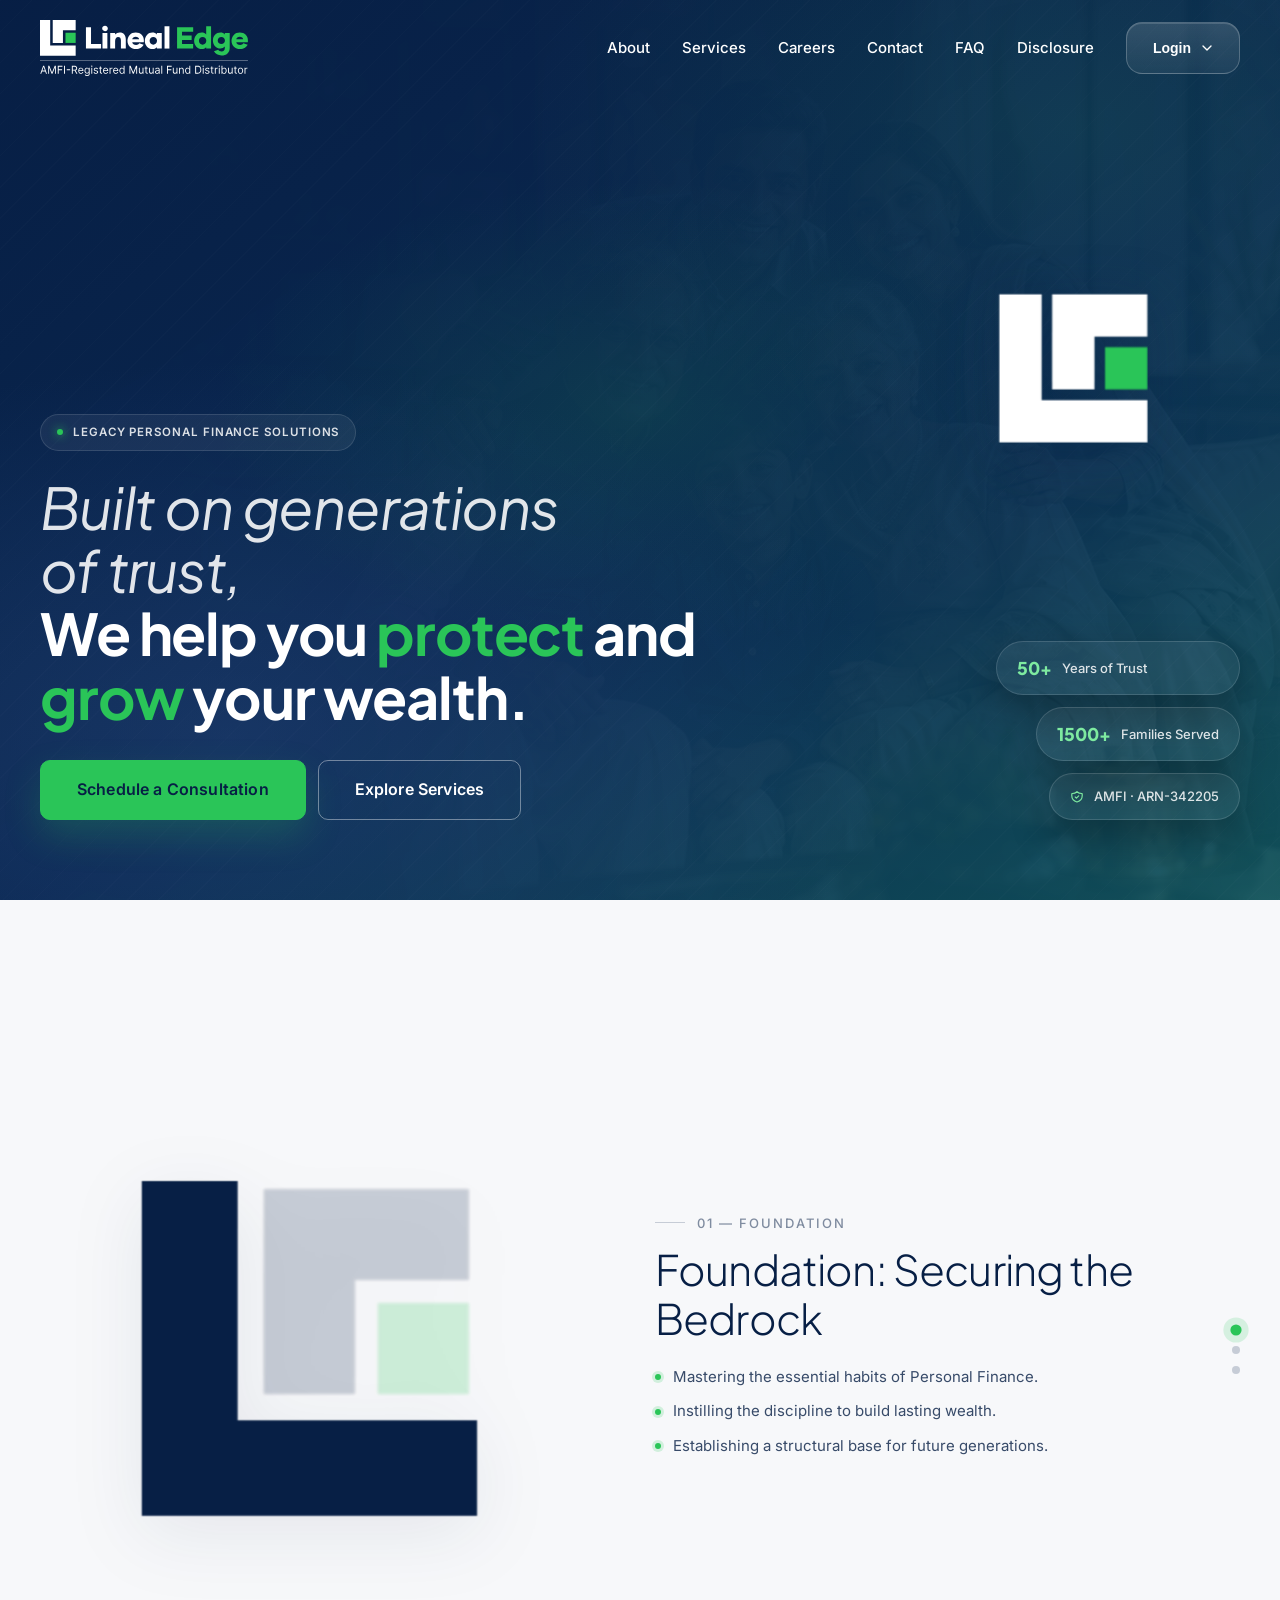
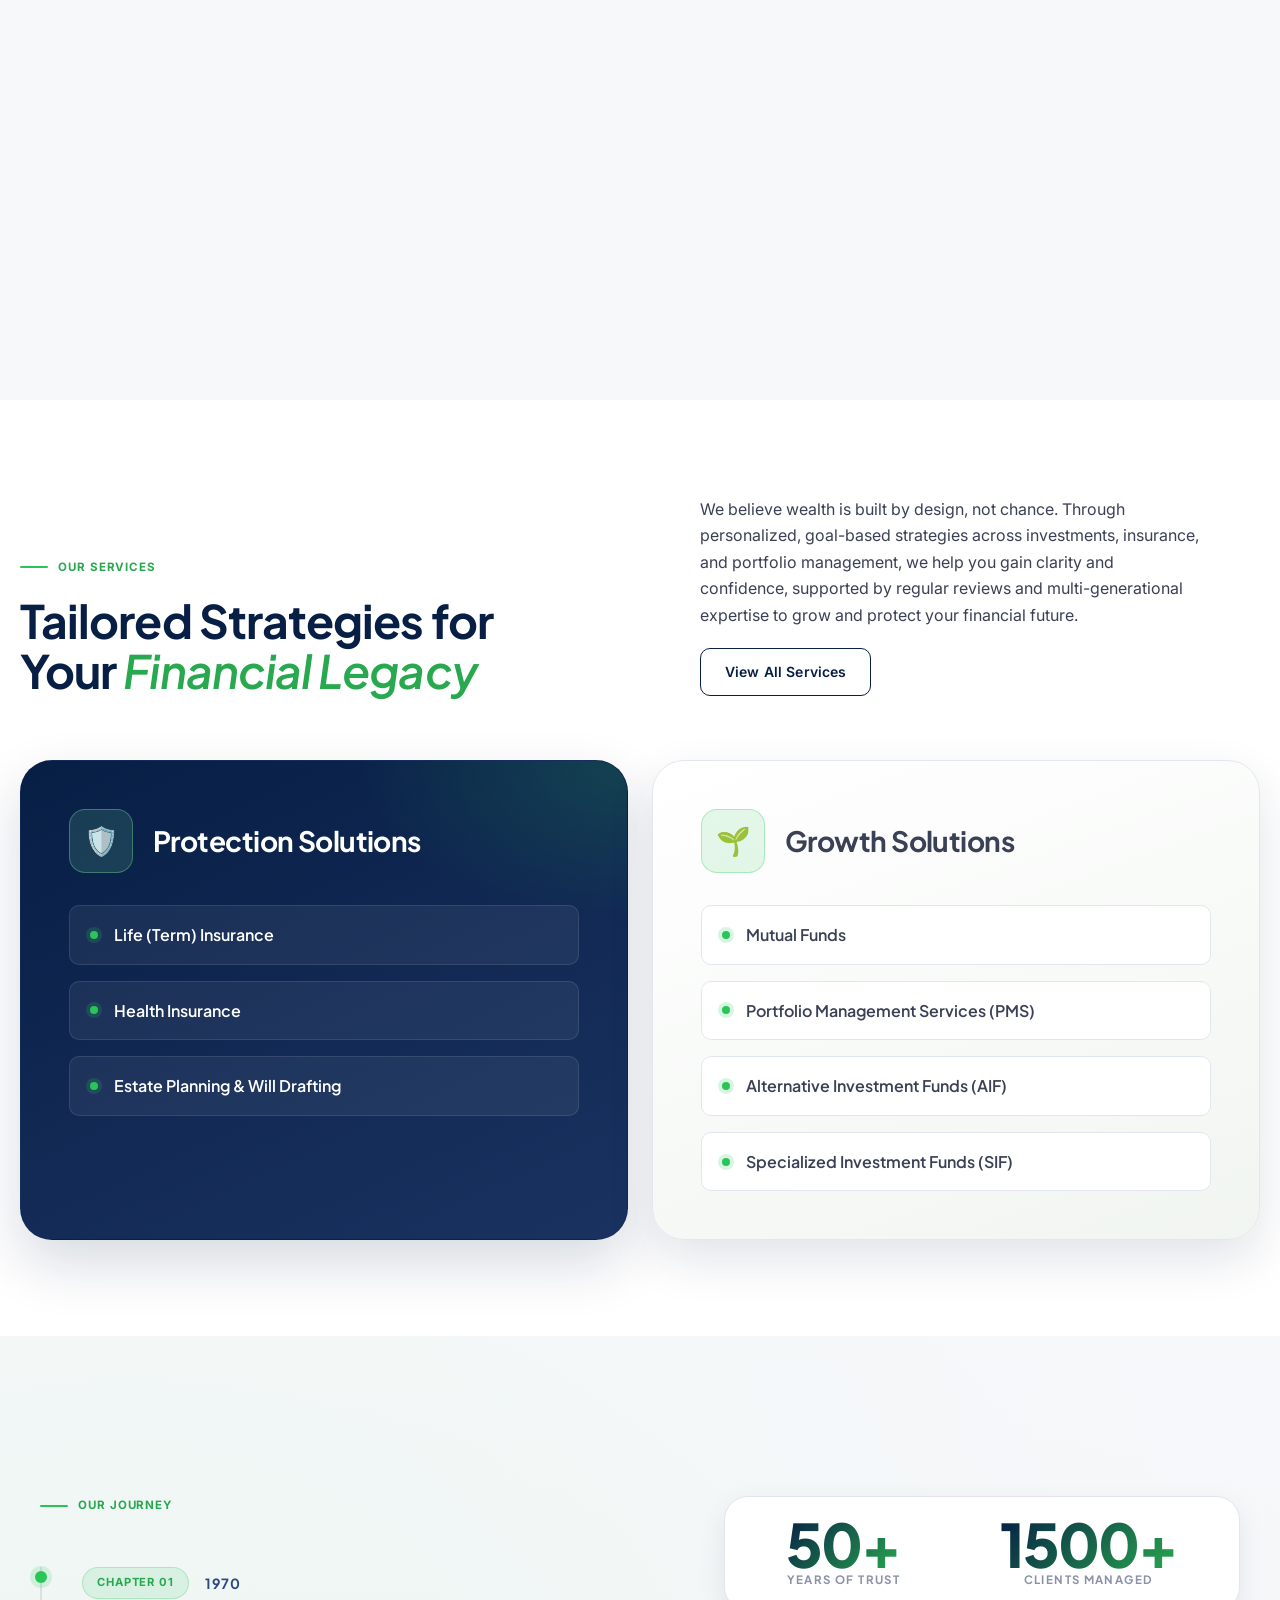
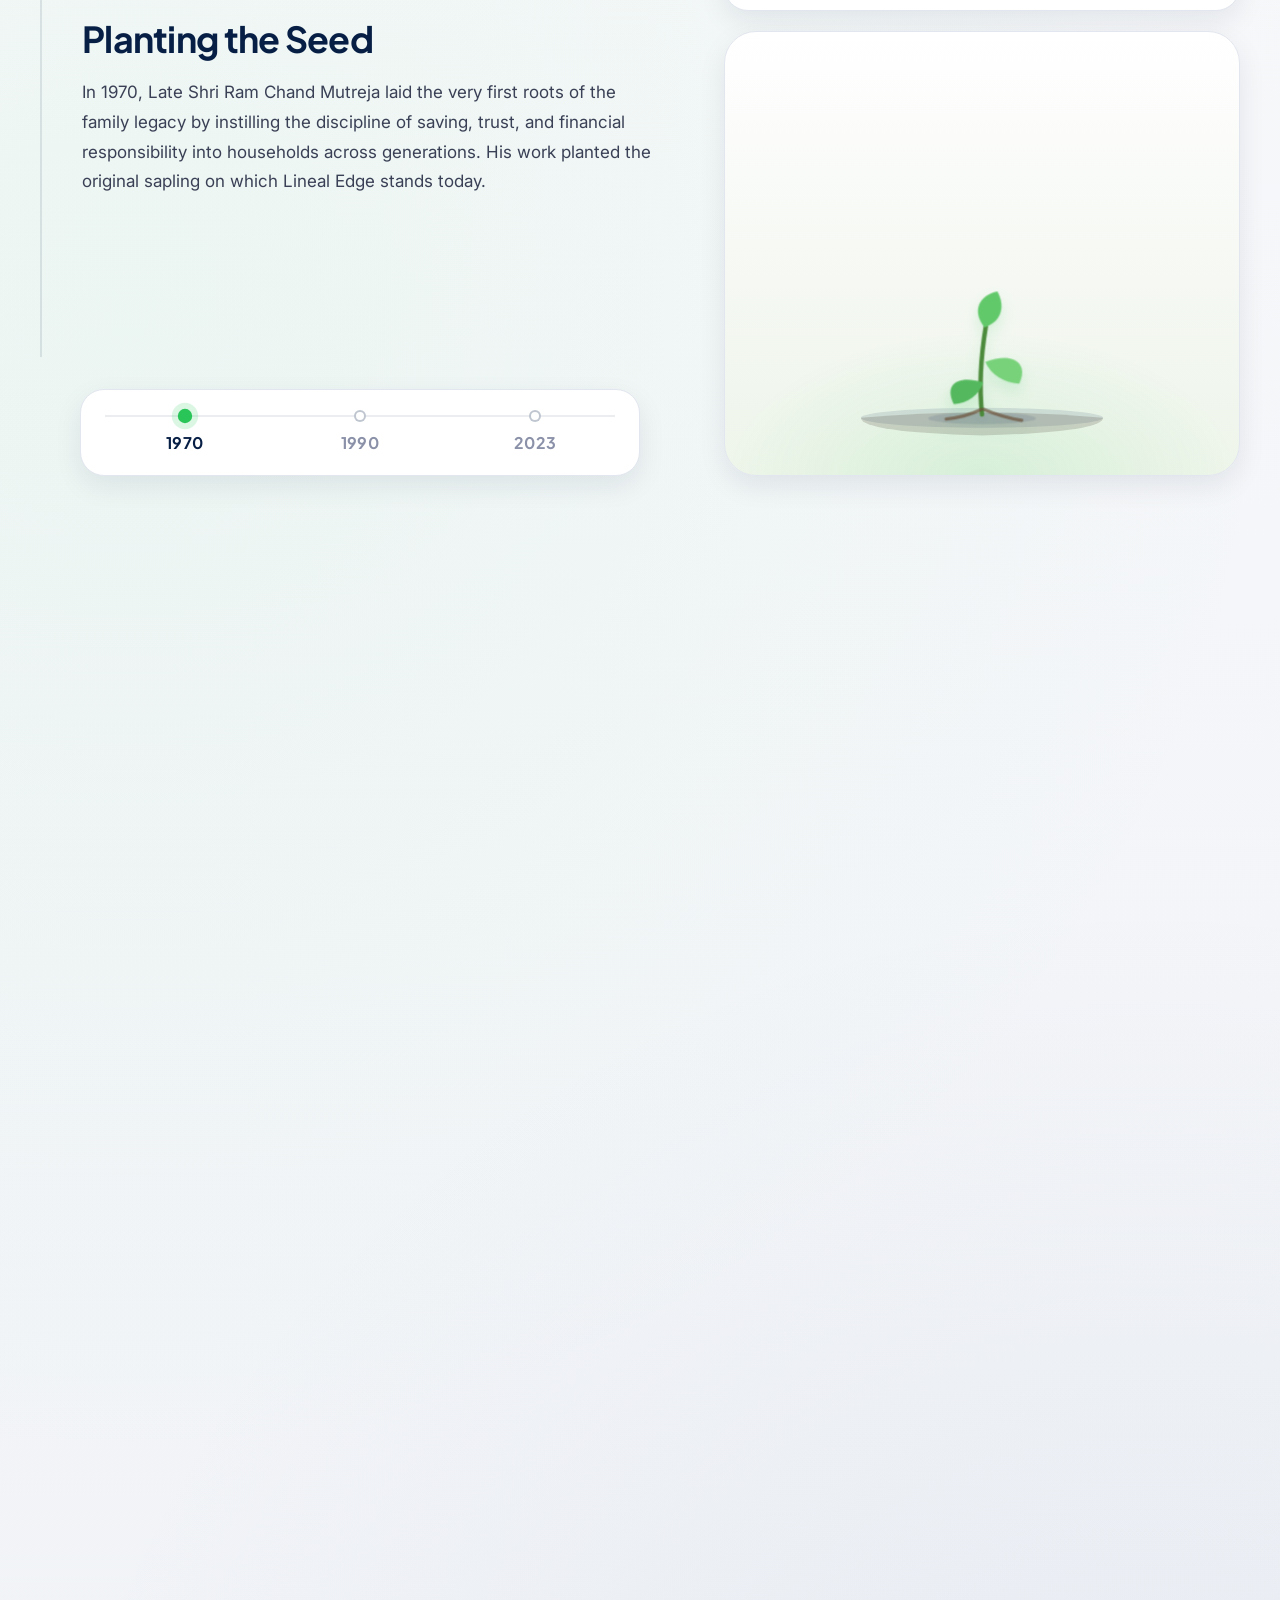
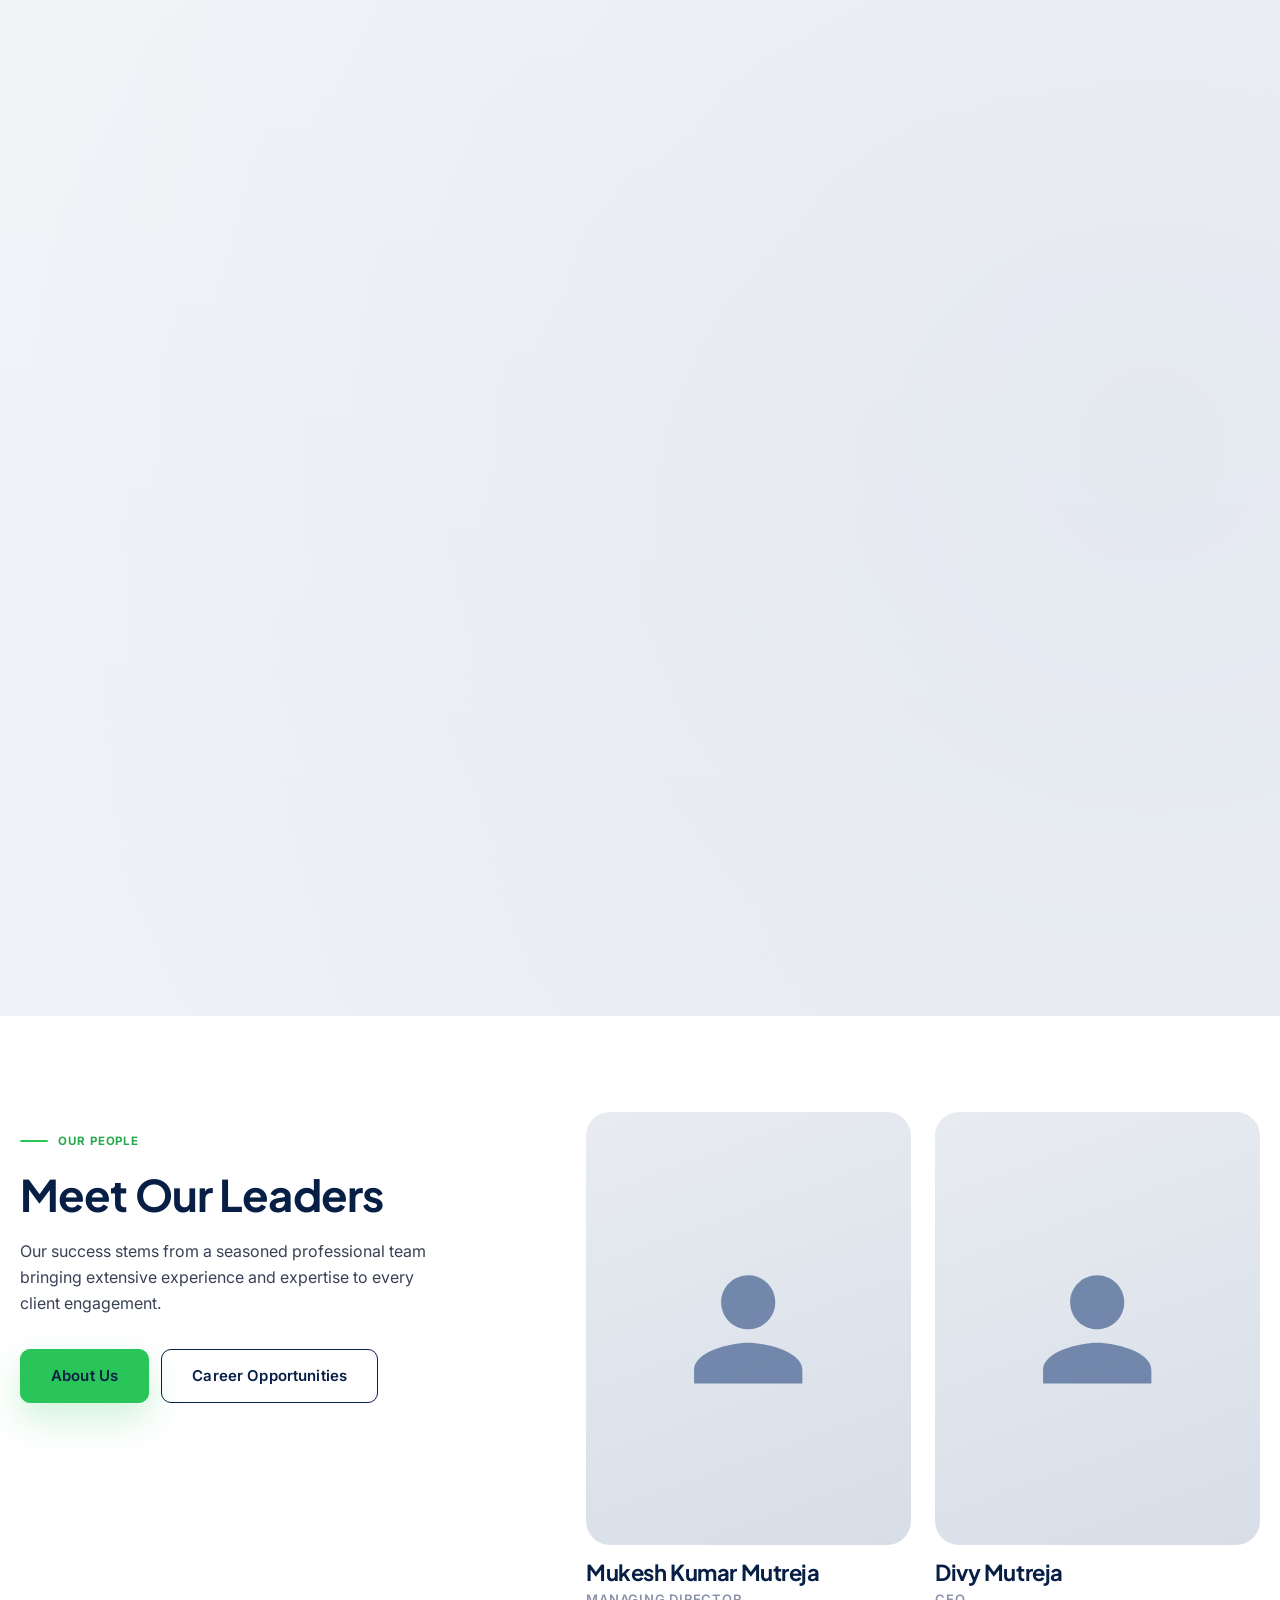
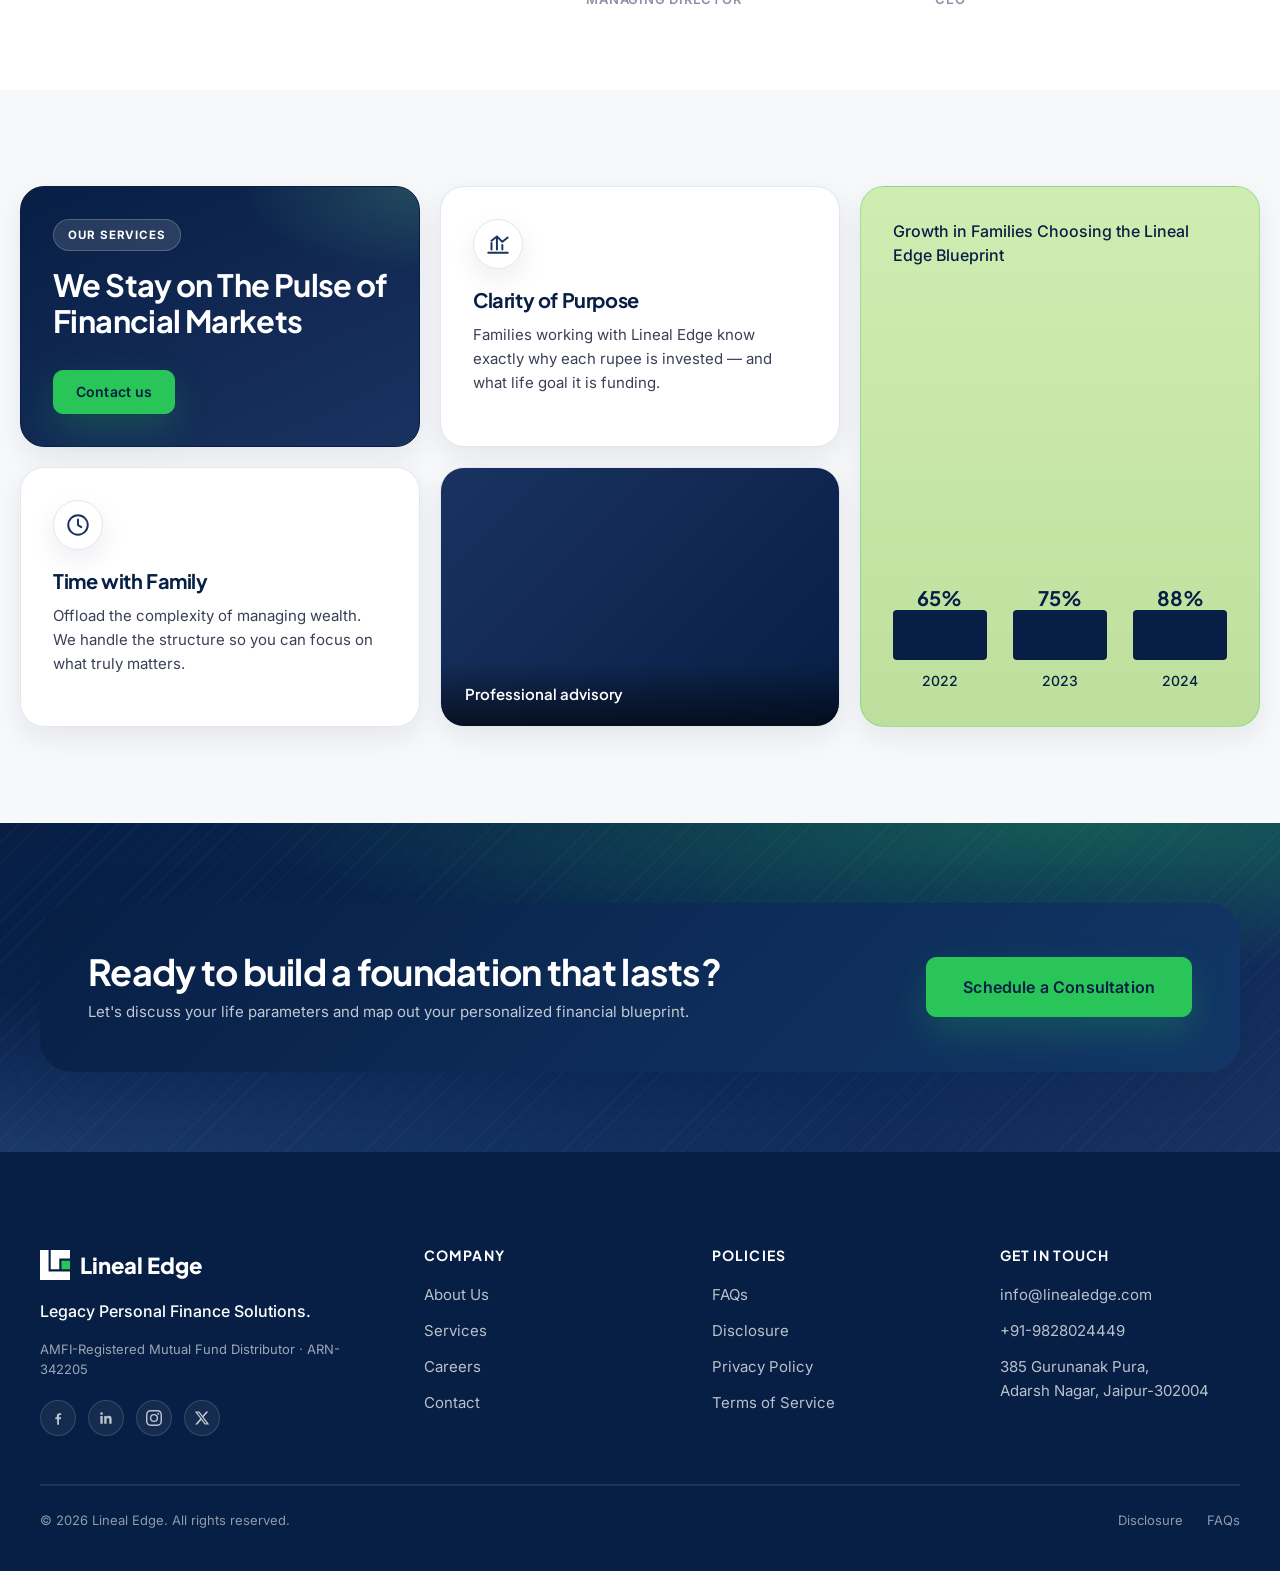
==== commit fd791bdf: "commit" ====
--- a/index.html
+++ b/index.html
@@ -3,19 +3,19 @@
 <head>
 <meta charset="utf-8" />
 <meta name="viewport" content="width=device-width,initial-scale=1" />
-<title>Lineal Edge Private Limited | Legact Personal Finance Solutions</title>
+<title>Lineal Edge Private Limited | Legacy Personal Finance Solutions</title>
 <meta name="description" content="Lineal Edge is a Jaipur-based AMFI-registered mutual fund distributor helping families protect, structure, and grow wealth through disciplined, multi-generational financial planning." />
 <meta name="keywords" content="generational wealth planning Jaipur, AMFI registered mutual fund distributor Jaipur, family wealth planning Rajasthan, legacy financial planning India, wealth preservation Jaipur" />
 <meta name="theme-color" content="#071F45" />
 <link rel="canonical" href="https://www.linealedge.com/" />
 <meta property="og:site_name" content="Lineal Edge Private Limited" />
 <meta property="og:type" content="website" />
-<meta property="og:title" content="Lineal Edge Private Limited | Legact Personal Finance Solutions" />
+<meta property="og:title" content="Lineal Edge Private Limited | Legacy Personal Finance Solutions" />
 <meta property="og:description" content="Lineal Edge is a Jaipur-based AMFI-registered mutual fund distributor helping families protect, structure, and grow wealth through disciplined, multi-generational financial planning." />
 <meta property="og:url" content="https://www.linealedge.com/" />
 <meta property="og:image" content="https://www.linealedge.com/assets/images/hero-family-bg.png" />
 <meta name="twitter:card" content="summary_large_image" />
-<meta name="twitter:title" content="Lineal Edge Private Limited | Legact Personal Finance Solutions" />
+<meta name="twitter:title" content="Lineal Edge Private Limited | Legacy Personal Finance Solutions" />
 <meta name="twitter:description" content="Lineal Edge is a Jaipur-based AMFI-registered mutual fund distributor helping families protect, structure, and grow wealth through disciplined, multi-generational financial planning." />
 <meta name="twitter:image" content="https://www.linealedge.com/assets/images/hero-family-bg.png" />
 <link rel="icon" type="image/svg+xml" href="assets/icons/favicon-light.svg" media="(prefers-color-scheme: light)" />
@@ -214,10 +214,10 @@
 							<article class="journey-panel active" data-idx="0">
 								<div class="journey-panel-head">
 									<span class="journey-chapter">Chapter 01</span>
-									<span class="journey-year">1971</span>
+									<span class="journey-year">1970</span>
 								</div>
 								<h3 class="journey-ptitle">Planting the Seed</h3>
-								<p class="journey-pbody">Over five decades ago, Name began traveling 50 kilometers a day on a bicycle to instill the raw discipline of savings into families. By distributing home piggy banks to children, he planted the very first seeds of financial responsibility. He laid the deep, structural groundwork that true wealth requires.</p>
+								<p class="journey-pbody">In 1970, Late Shri Ram Chand Mutreja laid the very first roots of the family legacy by instilling the discipline of saving, trust, and financial responsibility into households across generations. His work planted the original sapling on which Lineal Edge stands today.</p>
 							</article>
 
 							<article class="journey-panel" data-idx="1">
@@ -226,7 +226,7 @@
 									<span class="journey-year">1990</span>
 								</div>
 								<h3 class="journey-ptitle">Nurturing & Protecting the Roots</h3>
-								<p class="journey-pbody">As the seedling emerged, Name stepped in to nurture and defend it. For decades, our focus was on shielding our clients from external threats through comprehensive life and health insurance, ensuring the roots grew strong and unbreakable. As the markets evolved, we guided that protected capital into Mutual Funds, watering the roots through the power of compounding.</p>
+								<p class="journey-pbody">In 1990, Mukesh Kumar Mutreja carried that foundation forward with discipline and care, strengthening client relationships and expanding the practice into structured protection and long-term wealth building. This was the stage where the sapling matured into a rooted, resilient tree.</p>
 							</article>
 
 							<article class="journey-panel" data-idx="2">
@@ -235,9 +235,7 @@
 									<span class="journey-year">2023</span>
 								</div>
 								<h3 class="journey-ptitle">The Canopy & The Harvest</h3>
-								<p class="journey-pbody">Today, that carefully protected sapling has grown into a lush, solid tree. With the entry of Name, Lineal Edge is focused on the harvest. We honor the deep roots of our existing clients while welcoming new families by offering more complex, best-in-class, high-yield "fruits" — such as Alternative Investment Funds (AIFs), Portfolio Management Services (PMS), and comprehensive Estate Planning.
-
-We pride ourselves on delivering these sophisticated, high-value solutions with brilliant technical and real-world clarity.</p>
+								<p class="journey-pbody">In 2023, Divy Mutreja began shaping the next phase of Lineal Edge by bringing a modern lens to generational wealth. With deeper strategy, broader solutions, and a sharper long-term vision, the tree now enters a fuller stage of growth marked by abundance, confidence, and lasting legacy.</p>
 							</article>
 						</div>
 					</div>
@@ -247,7 +245,7 @@
 						<div class="journey-years-fill" id="journeyYearsFill"></div>
 						<div class="journey-year-marker active" data-idx="0">
 							<span class="journey-year-dot"></span>
-							<span class="journey-year-label">1971</span>
+							<span class="journey-year-label">1970</span>
 						</div>
 						<div class="journey-year-marker" data-idx="1">
 							<span class="journey-year-dot"></span>
@@ -303,6 +301,16 @@
 								<path d="M261 425 C 276 421, 284 427, 274 439 C 268 437, 262 433, 261 425 Z" fill="#8CD17A"/>
 							</g>
 
+							<g class="tree-sapling-focus">
+								<ellipse cx="260" cy="470" rx="84" ry="9" fill="#1A3260" opacity="0.12"/>
+								<path d="M260 464 C 256 426, 258 374, 266 326" stroke="#4A8A3A" stroke-width="7" stroke-linecap="round" fill="none"/>
+								<path d="M262 414 C 222 402, 200 417, 216 448 C 238 446, 255 434, 262 414 Z" fill="#54B95E"/>
+								<path d="M265 382 C 306 366, 334 382, 318 416 C 294 414, 274 402, 265 382 Z" fill="#78D27A"/>
+								<path d="M264 328 C 244 304, 254 278, 284 272 C 298 298, 288 320, 264 328 Z" fill="#62C96B"/>
+								<path d="M259 456 C 242 464, 224 469, 204 471" stroke="#6C5138" stroke-width="5" stroke-linecap="round" fill="none" opacity="0.7"/>
+								<path d="M263 456 C 282 464, 302 470, 322 473" stroke="#6C5138" stroke-width="5" stroke-linecap="round" fill="none" opacity="0.7"/>
+							</g>
+
 							<g class="tree-trunk-org">
 								<path d="M245 462 C 250 400, 252 340, 254 280 C 256 250, 258 230, 260 220 C 262 230, 264 250, 266 280 C 268 340, 270 400, 275 462 Z" fill="url(#orgTrunk)"/>
 								<path d="M252 440 C 254 380, 255 320, 257 260" stroke="#2A1E14" stroke-opacity="0.5" stroke-width="1.5" fill="none"/>
@@ -322,28 +330,63 @@
 							</g>
 
 							<g class="tree-foliage-org">
-								<ellipse cx="260" cy="215" rx="95" ry="82" fill="url(#orgFoliage)"/>
-								<ellipse cx="175" cy="235" rx="62" ry="52" fill="url(#orgFoliage)" opacity="0.95"/>
-								<ellipse cx="145" cy="215" rx="38" ry="35" fill="url(#orgFoliage)" opacity="0.88"/>
-								<ellipse cx="355" cy="230" rx="58" ry="50" fill="url(#orgFoliage)" opacity="0.95"/>
-								<ellipse cx="385" cy="208" rx="38" ry="35" fill="url(#orgFoliage)" opacity="0.88"/>
-								<ellipse cx="220" cy="155" rx="42" ry="38" fill="url(#orgFoliage)" opacity="0.9"/>
-								<ellipse cx="290" cy="148" rx="45" ry="40" fill="url(#orgFoliage)" opacity="0.92"/>
-								<ellipse cx="255" cy="130" rx="38" ry="32" fill="url(#orgFoliage)" opacity="0.85"/>
-								<ellipse cx="200" cy="275" rx="38" ry="28" fill="url(#orgFoliage)" opacity="0.85"/>
-								<ellipse cx="320" cy="272" rx="40" ry="30" fill="url(#orgFoliage)" opacity="0.85"/>
-								<ellipse cx="260" cy="200" rx="180" ry="130" fill="url(#orgFoliageSoft)"/>
+								<ellipse class="tree-leaf tree-leaf--core" cx="260" cy="215" rx="95" ry="82" fill="url(#orgFoliage)"/>
+								<ellipse class="tree-leaf tree-leaf--mid" cx="175" cy="235" rx="62" ry="52" fill="url(#orgFoliage)" opacity="0.95"/>
+								<ellipse class="tree-leaf tree-leaf--outer" cx="145" cy="215" rx="38" ry="35" fill="url(#orgFoliage)" opacity="0.88"/>
+								<ellipse class="tree-leaf tree-leaf--mid" cx="355" cy="230" rx="58" ry="50" fill="url(#orgFoliage)" opacity="0.95"/>
+								<ellipse class="tree-leaf tree-leaf--outer" cx="385" cy="208" rx="38" ry="35" fill="url(#orgFoliage)" opacity="0.88"/>
+								<ellipse class="tree-leaf tree-leaf--mid" cx="220" cy="155" rx="42" ry="38" fill="url(#orgFoliage)" opacity="0.9"/>
+								<ellipse class="tree-leaf tree-leaf--mid" cx="290" cy="148" rx="45" ry="40" fill="url(#orgFoliage)" opacity="0.92"/>
+								<ellipse class="tree-leaf tree-leaf--outer" cx="255" cy="130" rx="38" ry="32" fill="url(#orgFoliage)" opacity="0.85"/>
+								<ellipse class="tree-leaf tree-leaf--outer" cx="200" cy="275" rx="38" ry="28" fill="url(#orgFoliage)" opacity="0.85"/>
+								<ellipse class="tree-leaf tree-leaf--outer" cx="320" cy="272" rx="40" ry="30" fill="url(#orgFoliage)" opacity="0.85"/>
+								<ellipse class="tree-leaf tree-leaf--glow" cx="260" cy="200" rx="180" ry="130" fill="url(#orgFoliageSoft)"/>
 								<ellipse cx="215" cy="190" rx="5" ry="3" fill="#1E5E30" opacity="0.4" transform="rotate(-25 215 190)"/>
 								<ellipse cx="305" cy="185" rx="5" ry="3" fill="#1E5E30" opacity="0.4" transform="rotate(20 305 185)"/>
 								<ellipse cx="175" cy="230" rx="5" ry="3" fill="#1E5E30" opacity="0.4" transform="rotate(45 175 230)"/>
 								<ellipse cx="360" cy="225" rx="5" ry="3" fill="#1E5E30" opacity="0.4" transform="rotate(-35 360 225)"/>
 								<ellipse cx="255" cy="145" rx="4" ry="2.5" fill="#1E5E30" opacity="0.4" transform="rotate(15 255 145)"/>
-								<circle cx="195" cy="270" r="4.5" fill="#8B2F2F" opacity="0.75"/>
-								<circle cx="195" cy="270" r="1.5" fill="#E9A1A1" opacity="0.8"/>
-								<circle cx="325" cy="275" r="4" fill="#8B2F2F" opacity="0.75"/>
-								<circle cx="325" cy="275" r="1.3" fill="#E9A1A1" opacity="0.8"/>
-								<circle cx="250" cy="290" r="4.5" fill="#8B2F2F" opacity="0.7"/>
-								<circle cx="250" cy="290" r="1.5" fill="#E9A1A1" opacity="0.8"/>
+								<g class="tree-fruits-org">
+									<circle cx="195" cy="270" r="4.5" fill="#8B2F2F" opacity="0.75"/>
+									<circle cx="195" cy="270" r="1.5" fill="#E9A1A1" opacity="0.8"/>
+									<circle cx="325" cy="275" r="4" fill="#8B2F2F" opacity="0.75"/>
+									<circle cx="325" cy="275" r="1.3" fill="#E9A1A1" opacity="0.8"/>
+									<circle cx="250" cy="290" r="4.5" fill="#8B2F2F" opacity="0.7"/>
+									<circle cx="250" cy="290" r="1.5" fill="#E9A1A1" opacity="0.8"/>
+								</g>
+							</g>
+
+							<g class="tree-mature-org">
+								<g class="tree-mature-branches">
+									<path d="M258 292 C 218 244, 180 213, 126 190" stroke="#342416" stroke-width="4" stroke-linecap="round" fill="none"/>
+									<path d="M263 286 C 310 238, 350 211, 405 188" stroke="#342416" stroke-width="4" stroke-linecap="round" fill="none"/>
+									<path d="M260 238 C 238 198, 218 170, 186 142" stroke="#3E2F23" stroke-width="3.2" stroke-linecap="round" fill="none"/>
+									<path d="M263 236 C 292 196, 318 166, 354 138" stroke="#3E2F23" stroke-width="3.2" stroke-linecap="round" fill="none"/>
+									<path d="M260 222 C 260 184, 264 150, 274 116" stroke="#3E2F23" stroke-width="3.2" stroke-linecap="round" fill="none"/>
+								</g>
+								<g class="tree-mature-leaves">
+									<ellipse cx="260" cy="190" rx="124" ry="98" fill="url(#orgFoliage)" opacity="0.96"/>
+									<ellipse cx="168" cy="208" rx="78" ry="63" fill="url(#orgFoliage)" opacity="0.94"/>
+									<ellipse cx="350" cy="205" rx="80" ry="65" fill="url(#orgFoliage)" opacity="0.94"/>
+									<ellipse cx="220" cy="128" rx="66" ry="52" fill="url(#orgFoliage)" opacity="0.92"/>
+									<ellipse cx="306" cy="124" rx="70" ry="54" fill="url(#orgFoliage)" opacity="0.92"/>
+									<ellipse cx="112" cy="232" rx="42" ry="34" fill="url(#orgFoliage)" opacity="0.86"/>
+									<ellipse cx="414" cy="230" rx="44" ry="36" fill="url(#orgFoliage)" opacity="0.86"/>
+									<ellipse cx="260" cy="88" rx="44" ry="35" fill="url(#orgFoliage)" opacity="0.82"/>
+									<ellipse cx="260" cy="180" rx="210" ry="150" fill="url(#orgFoliageSoft)"/>
+								</g>
+								<g class="tree-mature-fruits">
+									<circle cx="176" cy="238" r="5.2" fill="#9D3230"/>
+									<circle cx="176" cy="238" r="1.7" fill="#F1B1A9" opacity="0.8"/>
+									<circle cx="220" cy="160" r="4.8" fill="#A83B34"/>
+									<circle cx="220" cy="160" r="1.5" fill="#F1B1A9" opacity="0.8"/>
+									<circle cx="298" cy="150" r="5" fill="#9D3230"/>
+									<circle cx="298" cy="150" r="1.6" fill="#F1B1A9" opacity="0.8"/>
+									<circle cx="356" cy="234" r="5.2" fill="#A83B34"/>
+									<circle cx="356" cy="234" r="1.7" fill="#F1B1A9" opacity="0.8"/>
+									<circle cx="252" cy="276" r="5.4" fill="#8B2F2F"/>
+									<circle cx="252" cy="276" r="1.8" fill="#F1B1A9" opacity="0.8"/>
+								</g>
 							</g>
 						</svg>
 					</div>
@@ -377,15 +420,15 @@
 					<div class="team-portrait">
 						<svg viewBox="0 0 24 24" fill="currentColor"><path d="M12 12c2.21 0 4-1.79 4-4s-1.79-4-4-4-4 1.79-4 4 1.79 4 4 4zm0 2c-2.67 0-8 1.34-8 4v2h16v-2c0-2.66-5.33-4-8-4z"/></svg>
 					</div>
-					<h3 class="team-member-name">Daniel Brila</h3>
-					<p class="team-member-role">President</p>
+					<h3 class="team-member-name">Mukesh Kumar Mutreja</h3>
+					<p class="team-member-role">Managing Director</p>
 				</div>
 				<div class="team-member-card">
 					<div class="team-portrait">
 						<svg viewBox="0 0 24 24" fill="currentColor"><path d="M12 12c2.21 0 4-1.79 4-4s-1.79-4-4-4-4 1.79-4 4 1.79 4 4 4zm0 2c-2.67 0-8 1.34-8 4v2h16v-2c0-2.66-5.33-4-8-4z"/></svg>
 					</div>
-					<h3 class="team-member-name">Rebeca Johnson</h3>
-					<p class="team-member-role">Senior Tax Manager</p>
+					<h3 class="team-member-name">Divy Mutreja</h3>
+					<p class="team-member-role">CEO</p>
 				</div>
 			</div>
 		</div>
--- a/css/pages.css
+++ b/css/pages.css
@@ -1,9 +1,10 @@
 /* Page-specific styles */
 
-/* lineal-edge-home.html */
+/* Home page */
 body.page-home.home-intro-pending{
 	overflow: hidden;
 }
+
 body.page-home .eyebrow{
 	display: inline-flex;
 	align-items: center;
@@ -1252,10 +1253,59 @@
 body.page-home .tree-foliage-org{
 	opacity: 0;
 	transform-origin: 260px 220px;
-	transform: scale(0.3);
-	transition: opacity 1s ease, transform 1.1s var(--ease);
-}
-body.page-home .tree-foliage-org.s2{ opacity: 1; transform: scale(1); }
+	transform: scale(0.28);
+	transition: opacity 1.1s ease, transform 1.25s var(--ease), filter 1.1s ease;
+	filter: saturate(0.9);
+}
+body.page-home .tree-foliage-org.s1{
+	opacity: 0.92;
+	transform: scale(0.62);
+	filter: saturate(0.98);
+}
+body.page-home .tree-foliage-org.s2{
+	opacity: 1;
+	transform: scale(1);
+	filter: saturate(1.08);
+}
+body.page-home .tree-foliage-org .tree-leaf{
+	transform-box: fill-box;
+	transform-origin: center;
+	transition: opacity 1.1s ease, transform 1.25s var(--ease);
+}
+body.page-home .tree-foliage-org .tree-leaf--mid,
+body.page-home .tree-foliage-org .tree-leaf--outer,
+body.page-home .tree-foliage-org .tree-leaf--glow{
+	opacity: 0;
+}
+body.page-home .tree-foliage-org.s1 .tree-leaf--core{
+	transform: scale(0.78);
+}
+body.page-home .tree-foliage-org.s1 .tree-leaf--mid{
+	opacity: 1;
+	transform: scale(0.82);
+}
+body.page-home .tree-foliage-org.s1 .tree-leaf--outer,
+body.page-home .tree-foliage-org.s1 .tree-leaf--glow{
+	opacity: 0.18;
+	transform: scale(0.7);
+}
+body.page-home .tree-foliage-org.s2 .tree-leaf--core,
+body.page-home .tree-foliage-org.s2 .tree-leaf--mid,
+body.page-home .tree-foliage-org.s2 .tree-leaf--outer,
+body.page-home .tree-foliage-org.s2 .tree-leaf--glow{
+	opacity: 1;
+	transform: scale(1);
+}
+body.page-home .tree-fruits-org{
+	opacity: 0;
+	transform-origin: 260px 240px;
+	transform: translateY(10px) scale(0.7);
+	transition: opacity 0.8s ease 0.18s, transform 0.95s var(--ease) 0.18s;
+}
+body.page-home .tree-foliage-org.s2 .tree-fruits-org{
+	opacity: 1;
+	transform: translateY(0) scale(1);
+}
 body.page-home .tree-seed-org{
 	transform-origin: 260px 450px;
 	animation: seedSway 5s var(--ease) infinite;
@@ -2434,10 +2484,59 @@
 body.page-about .tree-foliage-org{
 	opacity: 0;
 	transform-origin: 260px 220px;
-	transform: scale(0.3);
-	transition: opacity 1s ease, transform 1.1s var(--ease);
-}
-body.page-about .tree-foliage-org.s2{ opacity: 1; transform: scale(1); }
+	transform: scale(0.28);
+	transition: opacity 1.1s ease, transform 1.25s var(--ease), filter 1.1s ease;
+	filter: saturate(0.9);
+}
+body.page-about .tree-foliage-org.s1{
+	opacity: 0.92;
+	transform: scale(0.62);
+	filter: saturate(0.98);
+}
+body.page-about .tree-foliage-org.s2{
+	opacity: 1;
+	transform: scale(1);
+	filter: saturate(1.08);
+}
+body.page-about .tree-foliage-org .tree-leaf{
+	transform-box: fill-box;
+	transform-origin: center;
+	transition: opacity 1.1s ease, transform 1.25s var(--ease);
+}
+body.page-about .tree-foliage-org .tree-leaf--mid,
+body.page-about .tree-foliage-org .tree-leaf--outer,
+body.page-about .tree-foliage-org .tree-leaf--glow{
+	opacity: 0;
+}
+body.page-about .tree-foliage-org.s1 .tree-leaf--core{
+	transform: scale(0.78);
+}
+body.page-about .tree-foliage-org.s1 .tree-leaf--mid{
+	opacity: 1;
+	transform: scale(0.82);
+}
+body.page-about .tree-foliage-org.s1 .tree-leaf--outer,
+body.page-about .tree-foliage-org.s1 .tree-leaf--glow{
+	opacity: 0.18;
+	transform: scale(0.7);
+}
+body.page-about .tree-foliage-org.s2 .tree-leaf--core,
+body.page-about .tree-foliage-org.s2 .tree-leaf--mid,
+body.page-about .tree-foliage-org.s2 .tree-leaf--outer,
+body.page-about .tree-foliage-org.s2 .tree-leaf--glow{
+	opacity: 1;
+	transform: scale(1);
+}
+body.page-about .tree-fruits-org{
+	opacity: 0;
+	transform-origin: 260px 240px;
+	transform: translateY(10px) scale(0.7);
+	transition: opacity 0.8s ease 0.18s, transform 0.95s var(--ease) 0.18s;
+}
+body.page-about .tree-foliage-org.s2 .tree-fruits-org{
+	opacity: 1;
+	transform: translateY(0) scale(1);
+}
 body.page-about .tree-seed-org{
 	transform-origin: 260px 450px;
 	animation: seedSway 5s var(--ease) infinite;
@@ -4681,6 +4780,18 @@
 	border-color: rgba(126,234,160,0.78);
 	box-shadow: 0 0 0 4px rgba(126,234,160,0.14);
 }
+body.page-contact .field button[disabled]{
+	cursor: wait;
+	opacity: 0.72;
+	transform: none;
+}
+body.page-contact .field button[disabled] .lbl{
+	opacity: 1;
+	transform: none;
+}
+body.page-contact .field button[disabled] .arr{
+	opacity: 0;
+}
 body.page-contact .field textarea{
 	min-height: 168px;
 	resize: vertical;
@@ -4697,6 +4808,14 @@
 body.page-contact .field textarea[aria-invalid="true"]{
 	border-color: rgba(255,125,125,0.78);
 	box-shadow: 0 0 0 4px rgba(255,125,125,0.14);
+}
+body.page-contact .field-error{
+	display: block;
+	min-height: 1.2em;
+	margin-top: 7px;
+	font-size: 0.82rem;
+	line-height: 1.25;
+	color: rgba(255,186,186,0.96);
 }
 body.page-contact .form-status{
 	margin-top: 16px;
@@ -6428,3 +6547,278 @@
 		box-shadow: none !important;
 	}
 }
+
+body.page-home .journey-tree-viz,
+body.page-about .journey-tree-viz{
+	background:
+		radial-gradient(80% 52% at 50% 100%, rgba(42,197,88,0.12) 0%, transparent 62%),
+		linear-gradient(180deg, #FFFFFF 0%, #F5F8F3 56%, #EEF5EA 100%);
+}
+
+body.page-home .tree-trunk-org,
+body.page-about .tree-trunk-org,
+body.page-home .tree-branches-org,
+body.page-about .tree-branches-org,
+body.page-home .tree-foliage-org,
+body.page-about .tree-foliage-org,
+body.page-home .tree-mature-org,
+body.page-about .tree-mature-org,
+body.page-home .tree-mature-fruits,
+body.page-about .tree-mature-fruits,
+body.page-home .tree-sapling-focus,
+body.page-about .tree-sapling-focus{
+	transform-box: fill-box;
+	transform-origin: center bottom;
+	will-change: opacity, transform, filter;
+}
+
+body.page-home .tree-trunk-org,
+body.page-about .tree-trunk-org,
+body.page-home .tree-branches-org,
+body.page-about .tree-branches-org,
+body.page-home .tree-foliage-org,
+body.page-about .tree-foliage-org,
+body.page-home .tree-mature-org,
+body.page-about .tree-mature-org,
+body.page-home .tree-fruits-org,
+body.page-about .tree-fruits-org,
+body.page-home .tree-fruit-mark,
+body.page-about .tree-fruit-mark,
+body.page-home .tree-seed-org,
+body.page-about .tree-seed-org{
+	opacity: 0;
+	pointer-events: none;
+}
+
+body.page-home .tree-sapling-focus,
+body.page-about .tree-sapling-focus{
+	opacity: 1;
+	transform: translateY(0) scale(0.9);
+	filter: drop-shadow(0 12px 12px rgba(42,197,88,0.16));
+	transition: opacity 0.55s ease, transform 0.75s var(--ease), filter 0.55s ease;
+}
+
+body.page-home .journey-tree-viz[data-tree-stage="1"] .tree-sapling-focus,
+body.page-about .journey-tree-viz[data-tree-stage="1"] .tree-sapling-focus,
+body.page-home .journey-tree-viz[data-tree-stage="2"] .tree-sapling-focus,
+body.page-about .journey-tree-viz[data-tree-stage="2"] .tree-sapling-focus{
+	opacity: 0;
+	transform: translateY(18px) scale(0.86);
+	filter: none;
+}
+
+body.page-home .tree-trunk-org,
+body.page-about .tree-trunk-org{
+	transform: translateY(12px) scale(0.66, 0.7);
+	transition: opacity 0.7s ease, transform 0.9s var(--ease), filter 0.7s ease;
+}
+
+body.page-home .tree-branches-org,
+body.page-about .tree-branches-org{
+	transform: translateY(14px) scale(0.72);
+	transition: opacity 0.7s ease 0.08s, transform 0.95s var(--ease) 0.08s;
+}
+
+body.page-home .tree-foliage-org,
+body.page-about .tree-foliage-org{
+	transform: translateY(16px) scale(0.76);
+	filter: saturate(0.98);
+	transition: opacity 0.75s ease 0.12s, transform 1s var(--ease) 0.12s, filter 0.75s ease;
+}
+
+body.page-home .tree-trunk-org.s1,
+body.page-about .tree-trunk-org.s1,
+body.page-home .tree-branches-org.s1,
+body.page-about .tree-branches-org.s1,
+body.page-home .tree-foliage-org.s1,
+body.page-about .tree-foliage-org.s1{
+	opacity: 1;
+	transform: translateY(0) scale(0.86);
+	filter: saturate(1.02);
+}
+
+body.page-home .tree-trunk-org.s2,
+body.page-about .tree-trunk-org.s2,
+body.page-home .tree-branches-org.s2,
+body.page-about .tree-branches-org.s2{
+	opacity: 1;
+	transform: translateY(0) scale(0.92);
+	filter: saturate(1.08);
+}
+
+body.page-home .tree-foliage-org.s2,
+body.page-about .tree-foliage-org.s2{
+	opacity: 0;
+	transform: translateY(0) scale(0.92);
+	filter: saturate(1.08);
+}
+
+body.page-home .tree-mature-org,
+body.page-about .tree-mature-org{
+	transform: translateY(12px) scale(0.82);
+	filter: saturate(1.08) drop-shadow(0 18px 18px rgba(25,92,42,0.08));
+	transition: opacity 0.78s ease 0.08s, transform 1.05s var(--ease) 0.08s, filter 0.85s ease;
+}
+
+body.page-home .journey-tree-viz[data-tree-stage="2"] .tree-mature-org,
+body.page-about .journey-tree-viz[data-tree-stage="2"] .tree-mature-org{
+	opacity: 1;
+	transform: translateY(0) scale(0.92);
+}
+
+body.page-home .tree-mature-fruits,
+body.page-about .tree-mature-fruits{
+	transform: translateY(8px) scale(0.86);
+	opacity: 0;
+	transition: opacity 0.7s ease 0.42s, transform 0.9s var(--ease) 0.42s;
+}
+
+body.page-home .journey-tree-viz[data-tree-stage="2"] .tree-mature-fruits,
+body.page-about .journey-tree-viz[data-tree-stage="2"] .tree-mature-fruits{
+	opacity: 1;
+	transform: translateY(0) scale(1);
+}
+
+body.page-home .journey-sticky,
+body.page-about .journey-sticky{
+	min-height: 100svh;
+	height: auto;
+	overflow: visible;
+	padding: clamp(64px, 7vh, 96px) 0;
+}
+
+body.page-home .journey-inner,
+body.page-about .journey-inner{
+	align-items: center;
+}
+
+body.page-home .journey-right,
+body.page-about .journey-right{
+	height: 100%;
+	max-height: none;
+	min-height: 0;
+	justify-content: center;
+}
+
+body.page-home .journey-panels,
+body.page-about .journey-panels{
+	min-height: clamp(300px, 44vh, 390px);
+}
+
+body.page-home .journey-tree-viz,
+body.page-about .journey-tree-viz{
+	--tree-gap: clamp(14px, 2.4vh, 24px);
+	position: relative;
+	flex: 1 1 auto;
+	height: auto;
+	min-height: clamp(300px, 38vh, 440px);
+	max-height: none;
+	overflow: hidden;
+	padding: 0;
+}
+
+body.page-home .journey-tree-viz svg,
+body.page-about .journey-tree-viz svg{
+	position: absolute;
+	left: 50%;
+	bottom: var(--tree-gap);
+	width: clamp(260px, 72%, 520px);
+	height: auto;
+	max-height: calc(100% - (var(--tree-gap) * 2));
+	transform: translateX(-50%);
+	transform-origin: center bottom;
+}
+
+@media (max-height: 760px) and (min-width: 1025px){
+	body.page-home .journey-sticky,
+	body.page-about .journey-sticky{
+		padding: 58px 0;
+	}
+
+	body.page-home .journey-inner,
+	body.page-about .journey-inner{
+		gap: var(--sp-10);
+	}
+
+	body.page-home .journey-stories-head,
+	body.page-about .journey-stories-head{
+		margin-bottom: var(--sp-5);
+	}
+
+	body.page-home .journey-panels,
+	body.page-about .journey-panels{
+		min-height: 285px;
+	}
+
+	body.page-home .journey-pbody,
+	body.page-about .journey-pbody{
+		font-size: 0.98rem;
+		line-height: 1.62;
+	}
+
+	body.page-home .journey-tree-viz,
+	body.page-about .journey-tree-viz{
+		--tree-gap: 16px;
+		min-height: clamp(260px, 35vh, 360px);
+	}
+
+	body.page-home .journey-tree-viz svg,
+	body.page-about .journey-tree-viz svg{
+		width: clamp(220px, 58%, 360px);
+	}
+}
+
+@media (max-width: 1024px){
+	body.page-home .journey-sticky,
+	body.page-about .journey-sticky{
+		min-height: 0;
+		padding: var(--sp-16) 0;
+	}
+
+	body.page-home .journey-right,
+	body.page-about .journey-right{
+		width: 100%;
+		height: auto;
+	}
+
+	body.page-home .journey-tree-viz,
+	body.page-about .journey-tree-viz{
+		--tree-gap: 16px;
+		flex: 0 0 auto;
+		height: clamp(300px, 58vw, 460px);
+		min-height: 300px;
+	}
+
+	body.page-home .journey-tree-viz svg,
+	body.page-about .journey-tree-viz svg{
+		width: clamp(260px, 72%, 430px);
+	}
+}
+
+@media (max-width: 560px){
+	body.page-home .journey-sticky,
+	body.page-about .journey-sticky{
+		padding: 48px 0;
+	}
+
+	body.page-home .journey-tree-viz,
+	body.page-about .journey-tree-viz{
+		--tree-gap: 14px;
+		flex: 0 0 auto;
+		height: clamp(280px, 82vw, 380px);
+		min-height: 280px;
+	}
+
+	body.page-home .journey-tree-viz svg,
+	body.page-about .journey-tree-viz svg{
+		width: clamp(230px, 78%, 330px);
+	}
+
+	body.page-home .journey-metrics,
+	body.page-about .journey-metrics{
+		display: grid;
+		grid-template-columns: 1fr 1fr;
+		gap: 12px;
+		padding: 16px;
+	}
+}
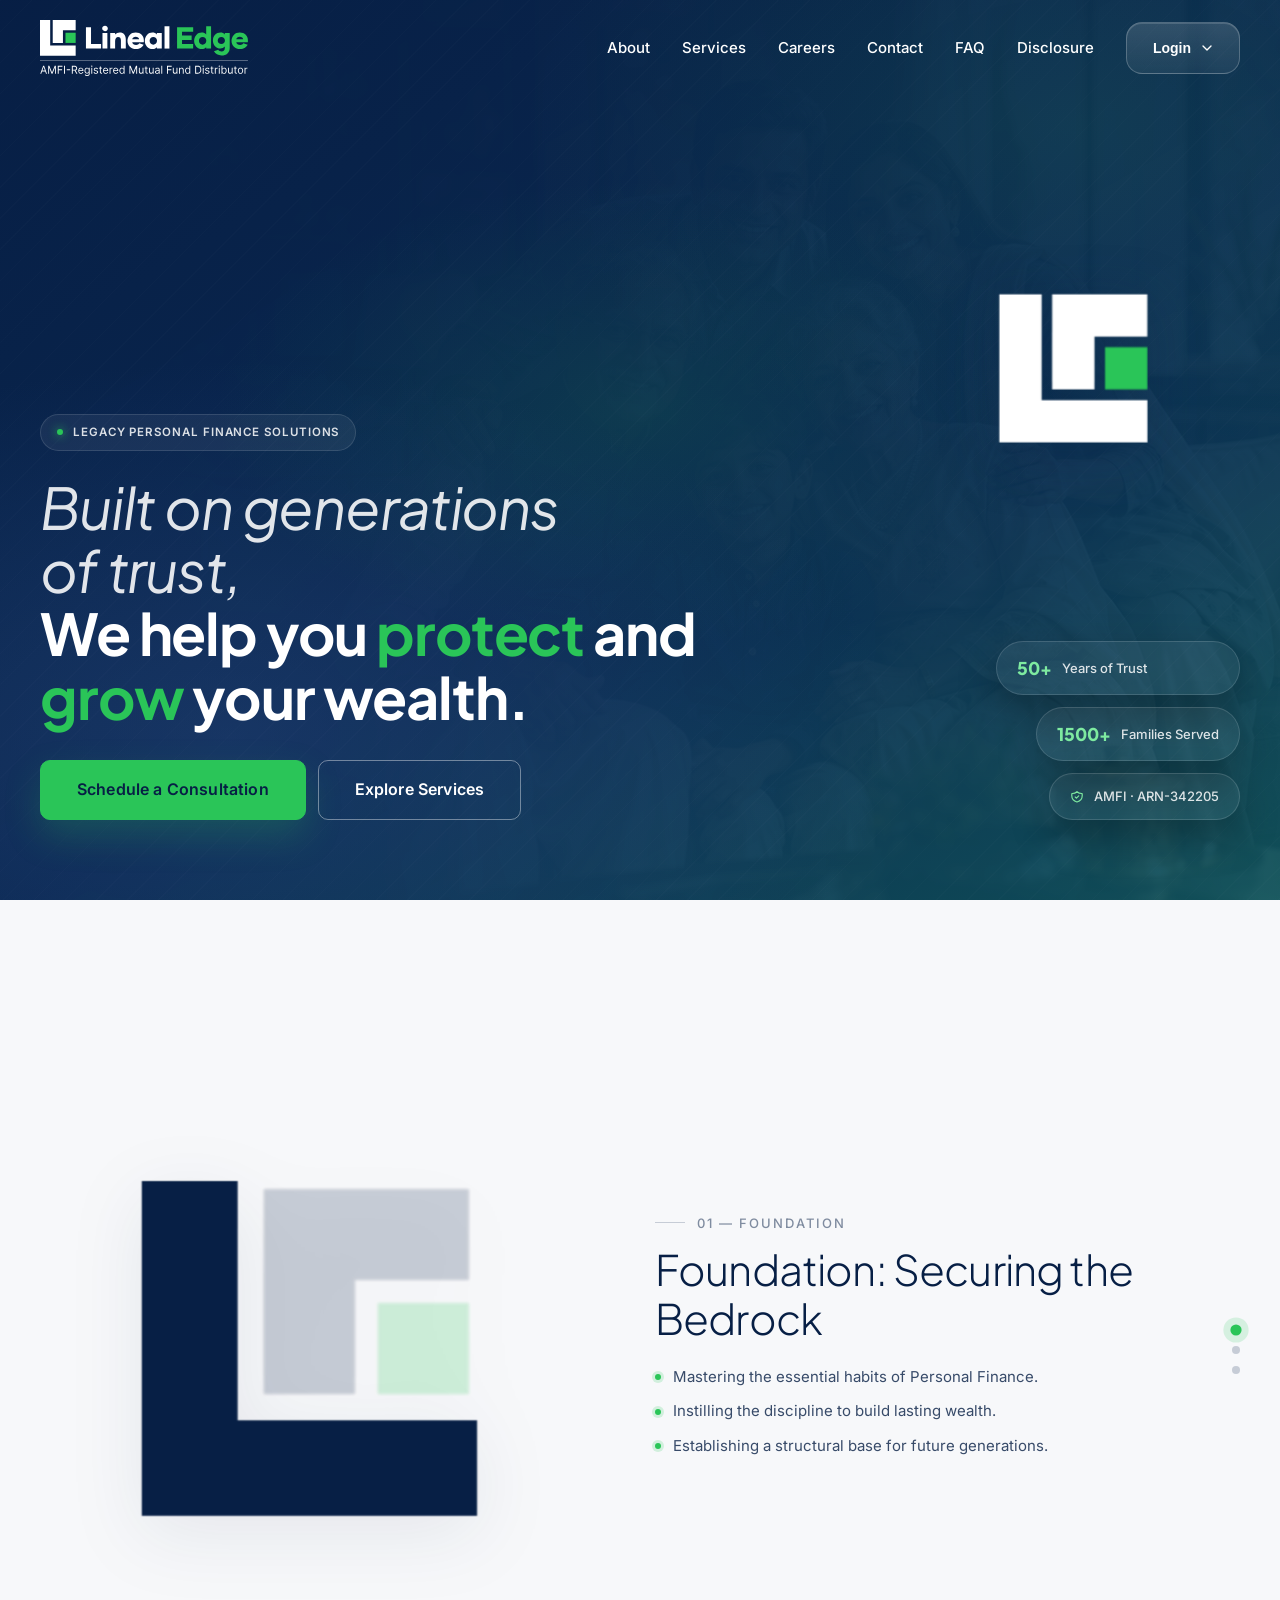
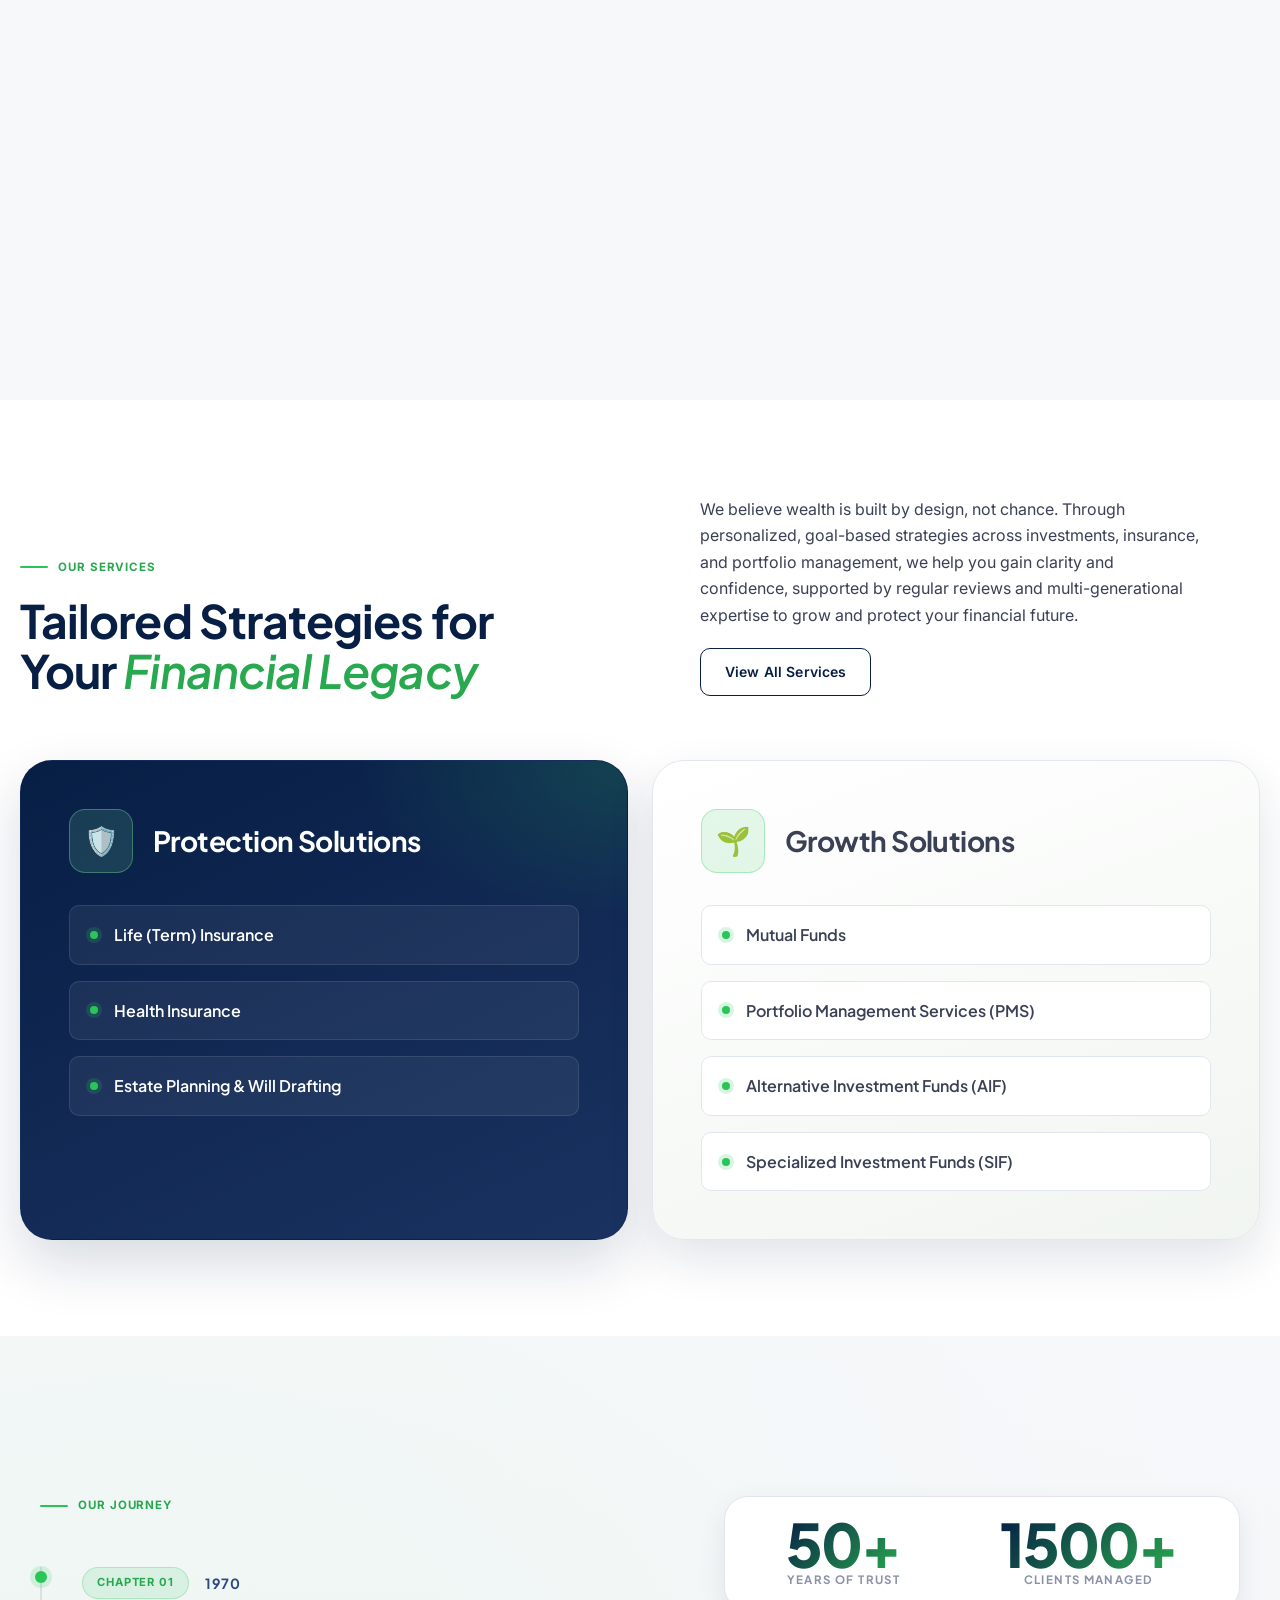
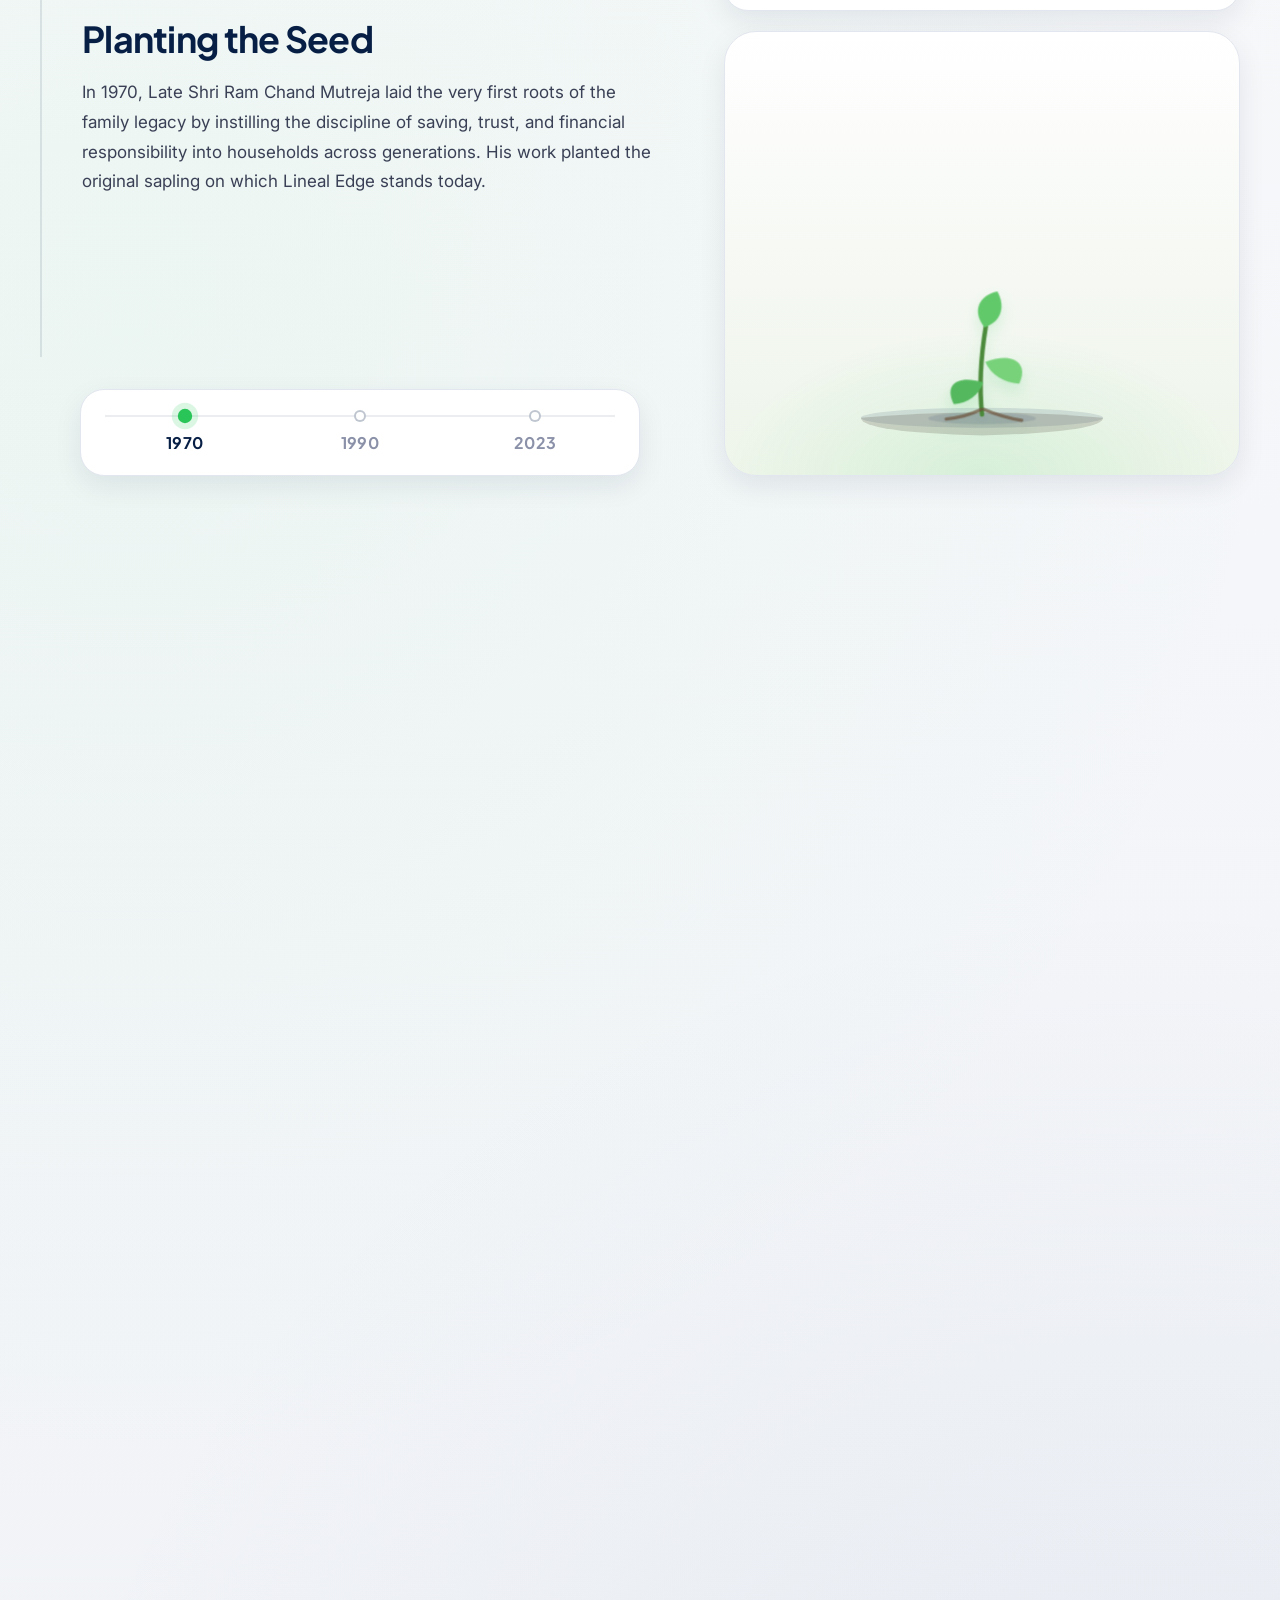
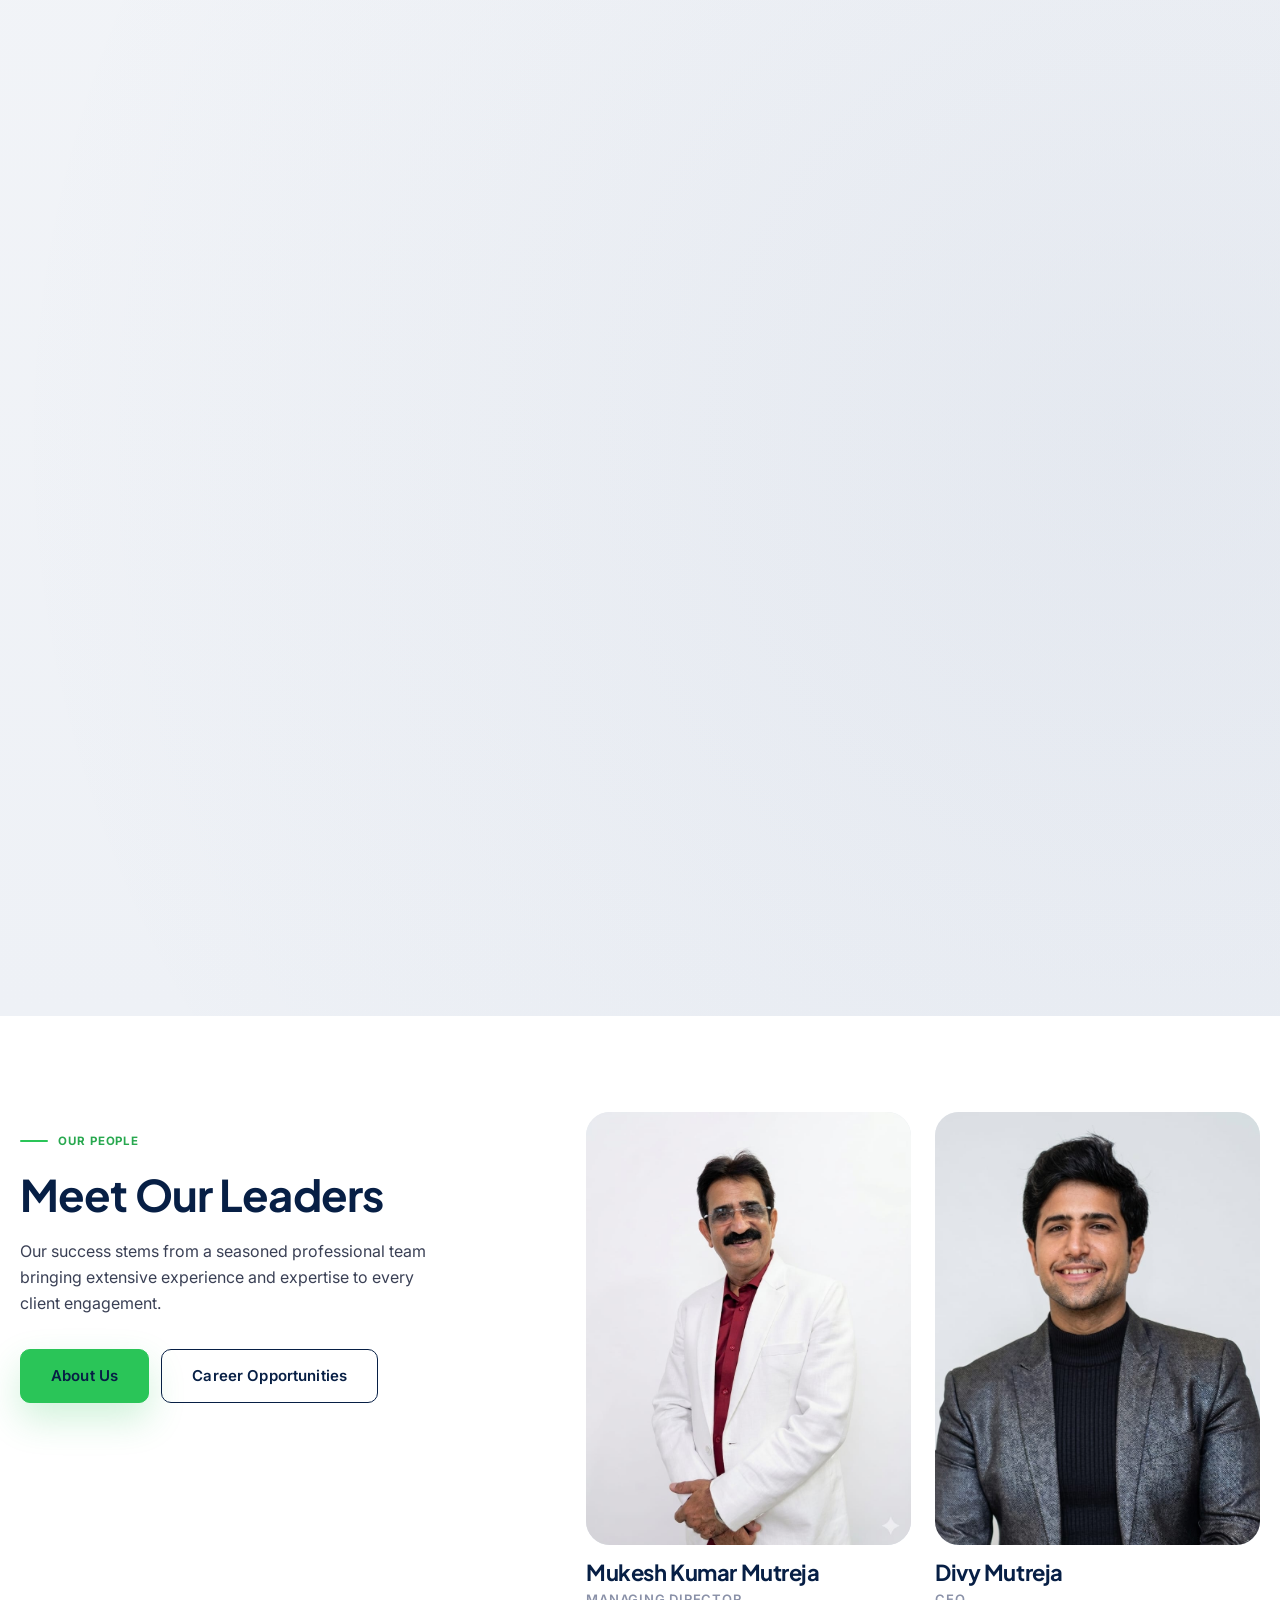
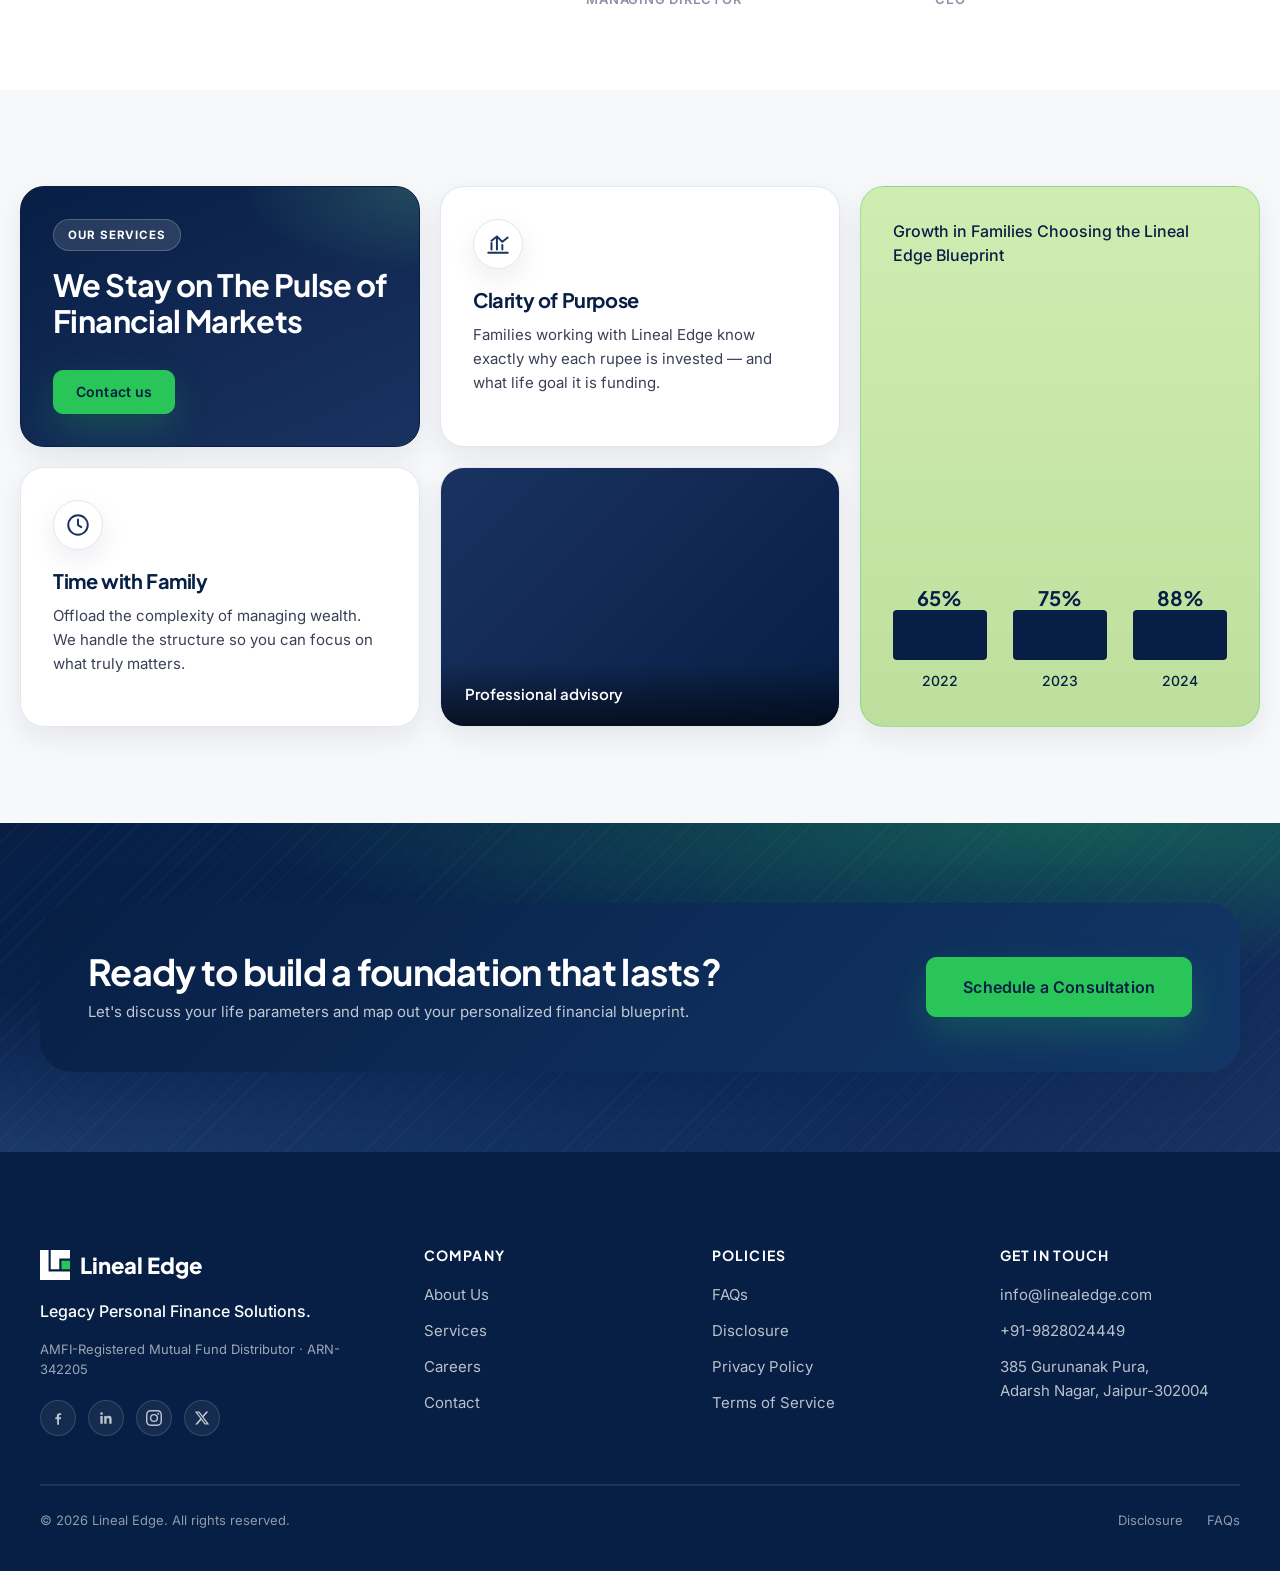
==== commit 7a80c39a: "commit" ====
--- a/index.html
+++ b/index.html
@@ -418,14 +418,14 @@
 			<div class="team-portraits">
 				<div class="team-member-card">
 					<div class="team-portrait">
-						<svg viewBox="0 0 24 24" fill="currentColor"><path d="M12 12c2.21 0 4-1.79 4-4s-1.79-4-4-4-4 1.79-4 4 1.79 4 4 4zm0 2c-2.67 0-8 1.34-8 4v2h16v-2c0-2.66-5.33-4-8-4z"/></svg>
+						<img src="assets/images/team/mukesh-kumar-mutreja.jpeg" alt="Mukesh Kumar Mutreja" loading="lazy">
 					</div>
 					<h3 class="team-member-name">Mukesh Kumar Mutreja</h3>
 					<p class="team-member-role">Managing Director</p>
 				</div>
 				<div class="team-member-card">
 					<div class="team-portrait">
-						<svg viewBox="0 0 24 24" fill="currentColor"><path d="M12 12c2.21 0 4-1.79 4-4s-1.79-4-4-4-4 1.79-4 4 1.79 4 4 4zm0 2c-2.67 0-8 1.34-8 4v2h16v-2c0-2.66-5.33-4-8-4z"/></svg>
+						<img src="assets/images/team/divy-mutreja.jpeg" alt="Divy Mutreja" loading="lazy">
 					</div>
 					<h3 class="team-member-name">Divy Mutreja</h3>
 					<p class="team-member-role">CEO</p>
--- a/css/pages.css
+++ b/css/pages.css
@@ -1364,6 +1364,17 @@
 	place-items: center;
 }
 body.page-home .team-portrait svg{ width: 50%; height: 50%; opacity: 0.6; color: var(--navy-light); }
+body.page-home .team-portrait img{
+	width: 100%;
+	height: 100%;
+	object-fit: cover;
+	object-position: center top;
+	display: block;
+	transition: transform var(--dur) var(--ease);
+}
+body.page-home .team-member-card:hover .team-portrait img{
+	transform: scale(1.03);
+}
 body.page-home .team-member-name{
 	font-family: var(--font-display);
 	font-size: 1.375rem;
@@ -2584,12 +2595,28 @@
 	text-transform: uppercase;
 	opacity: 0.68;
 }
+body.page-about .team-photo:has(img)::before{
+	display: none;
+}
+body.page-about .team-photo img{
+	width: 100%;
+	height: 100%;
+	object-fit: cover;
+	object-position: center top;
+	display: block;
+	filter: grayscale(1) contrast(1.04);
+	transition: filter var(--dur) var(--ease), transform 500ms var(--ease);
+}
+body.page-about .team-card:hover .team-photo img{
+	filter: grayscale(0) contrast(1);
+	transform: scale(1.03);
+}
 body.page-about .team-overlay{
 	position: absolute;
 	inset: 0;
 	padding: 18px 18px 22px;
 	border-radius: 22px;
-	background: linear-gradient(0deg, rgba(9,29,67,0.88) 0%, rgba(20,54,108,0.54) 34%, rgba(20,54,108,0.08) 64%, rgba(20,54,108,0) 100%);
+	background: linear-gradient(0deg, rgba(9,29,67,0.62) 0%, rgba(20,54,108,0.2) 42%, rgba(20,54,108,0) 72%);
 	display: flex;
 	align-items: flex-end;
 	justify-content: flex-start;
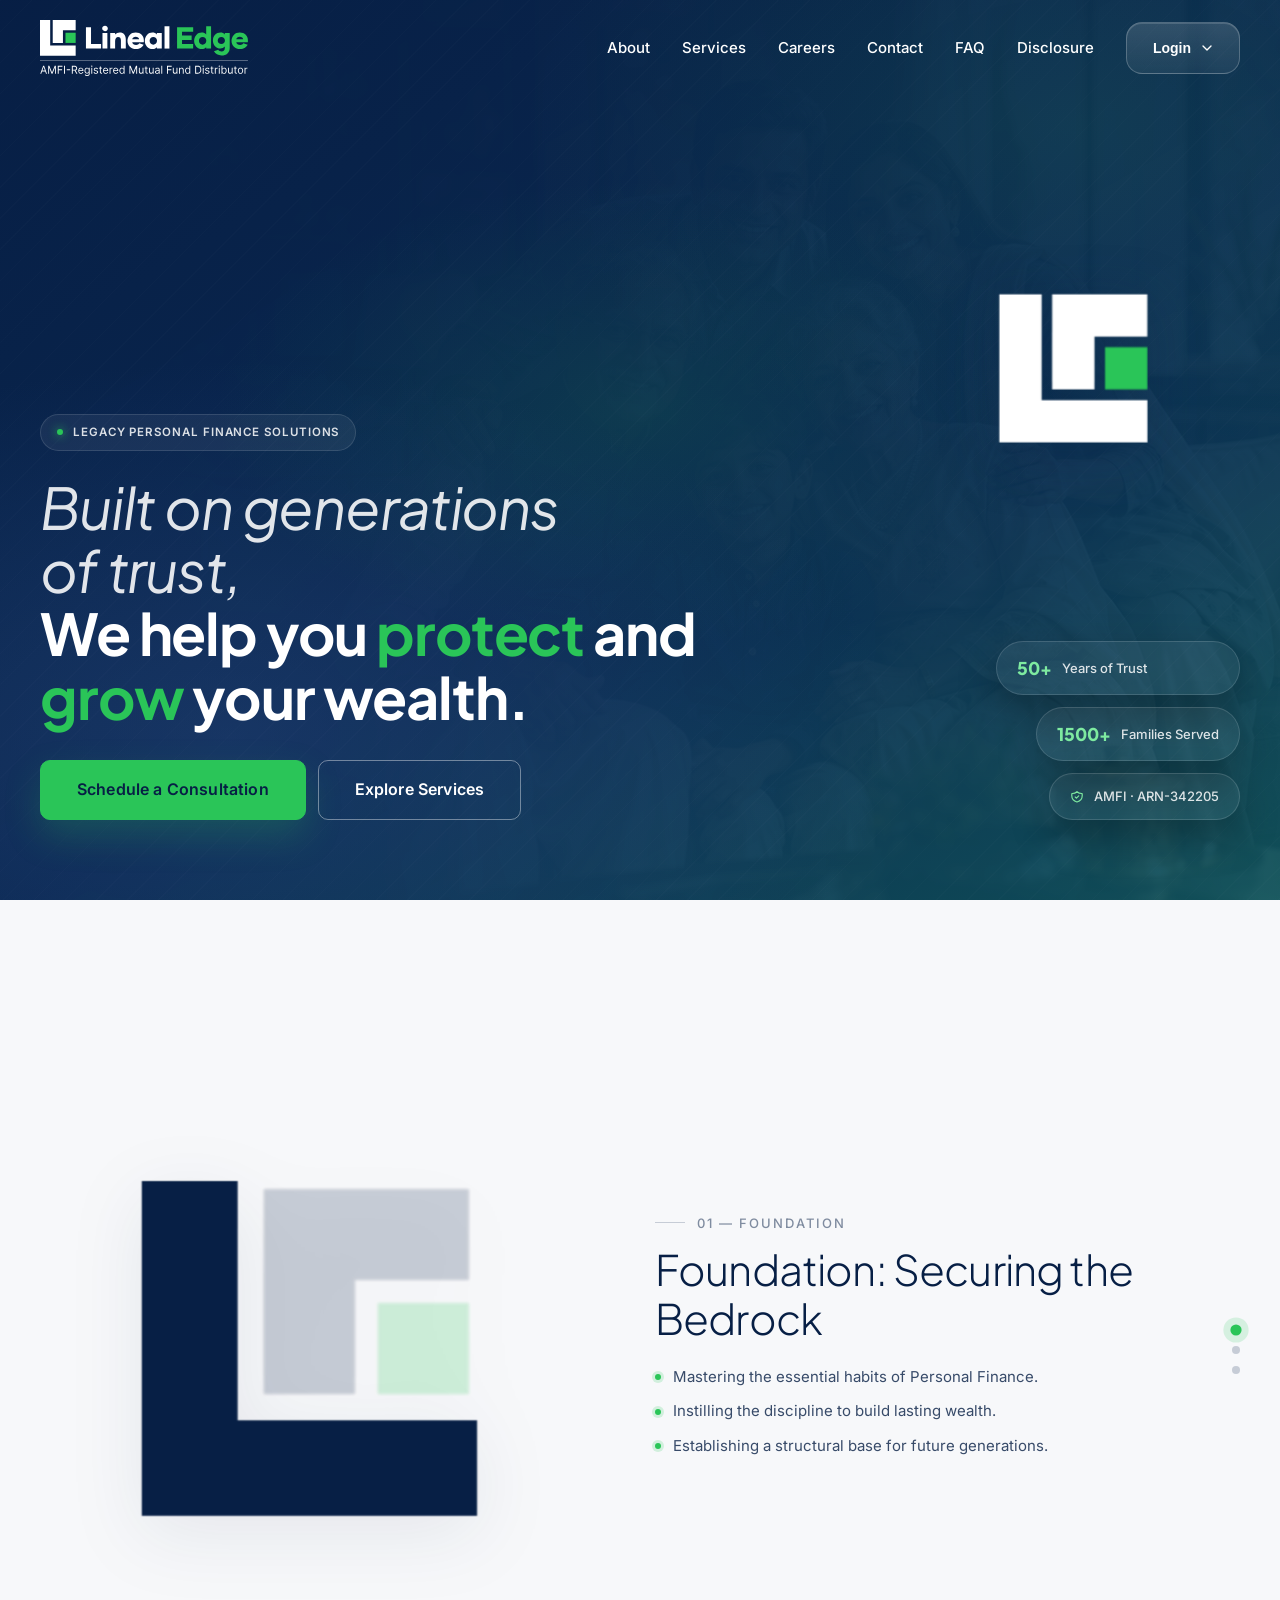
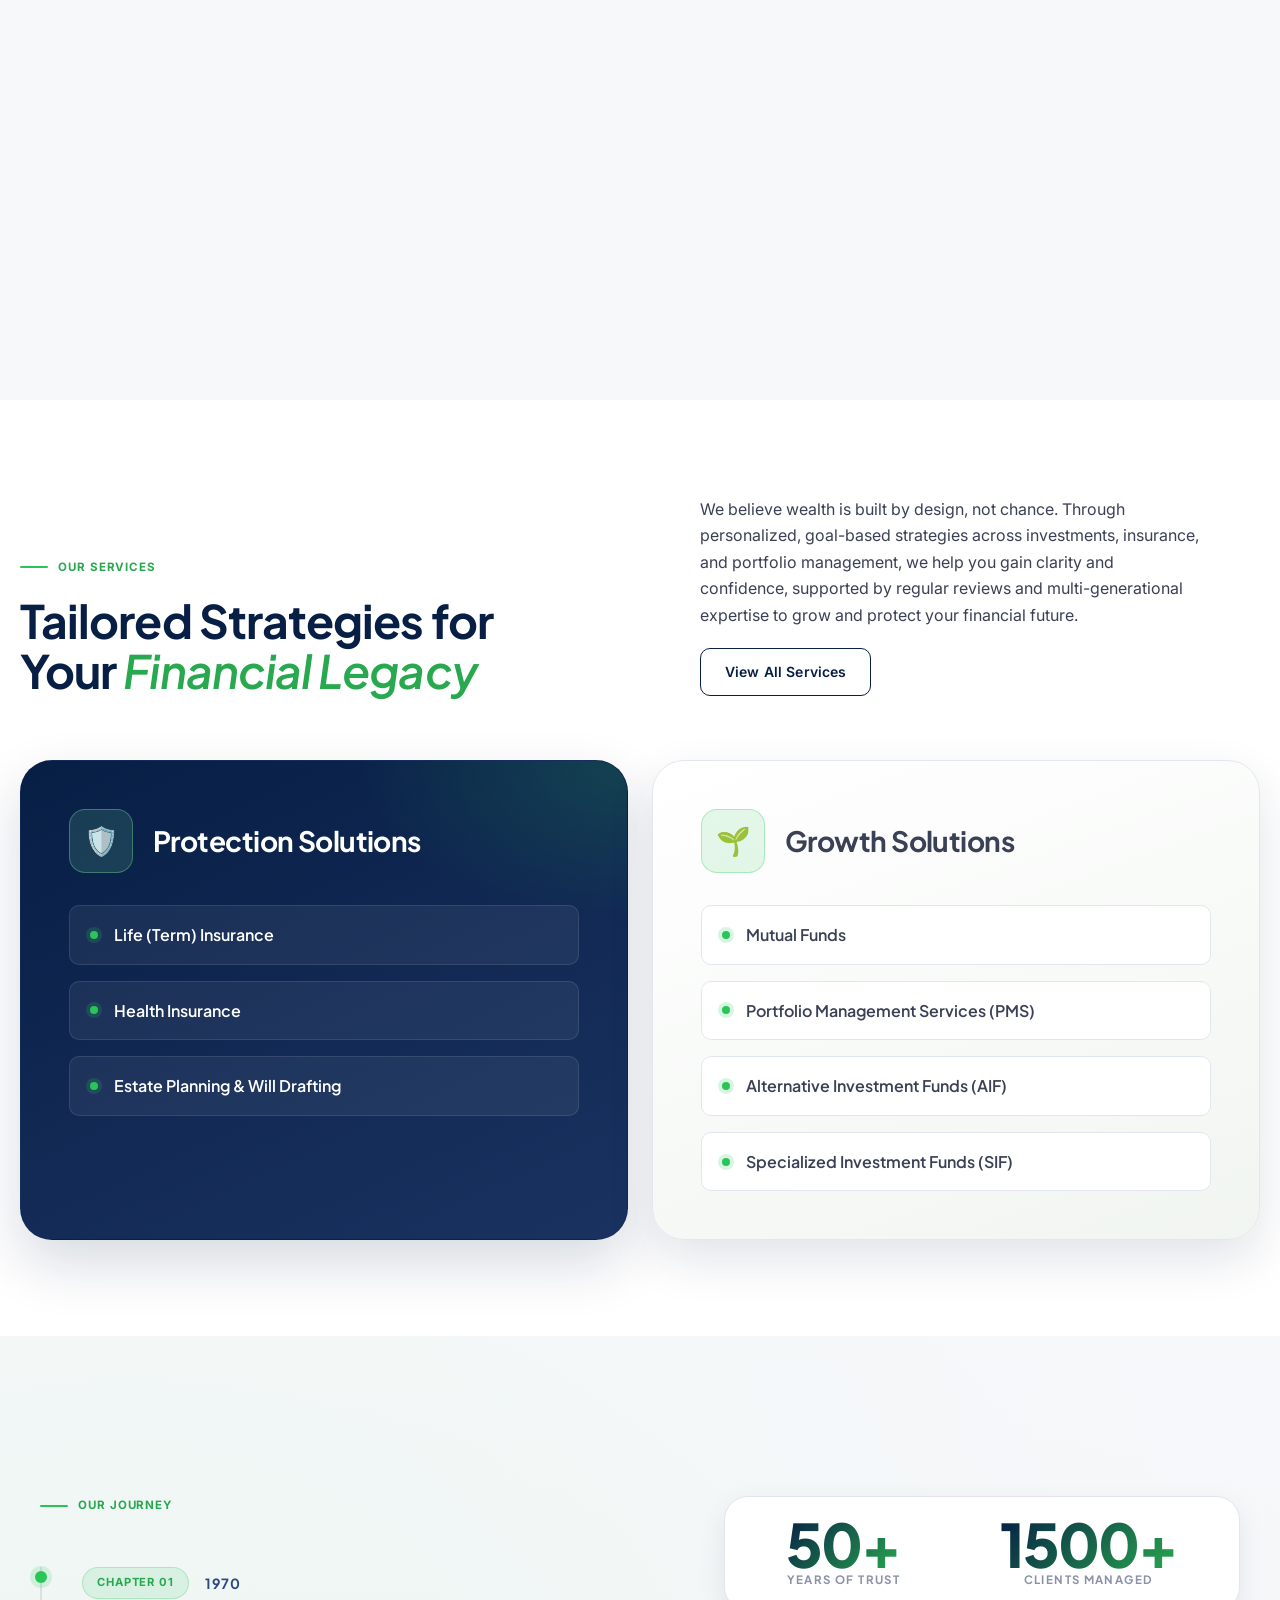
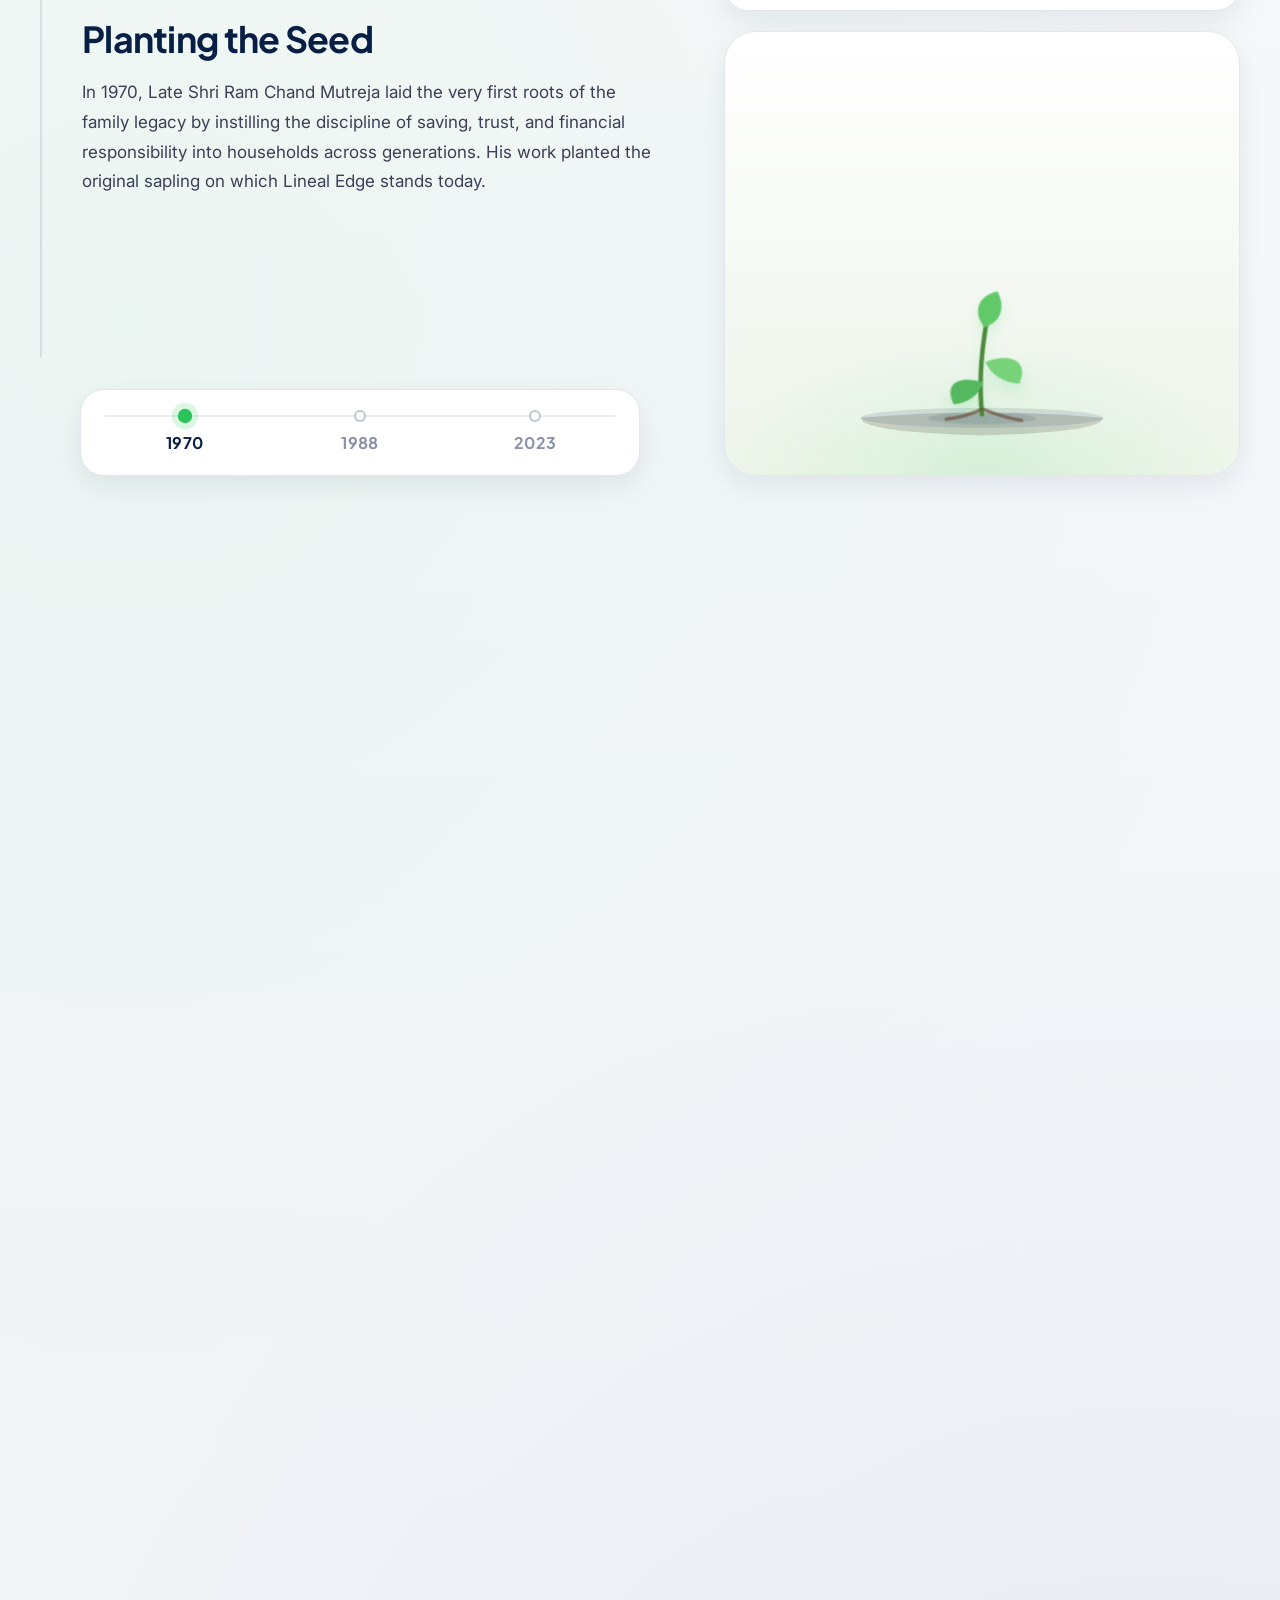
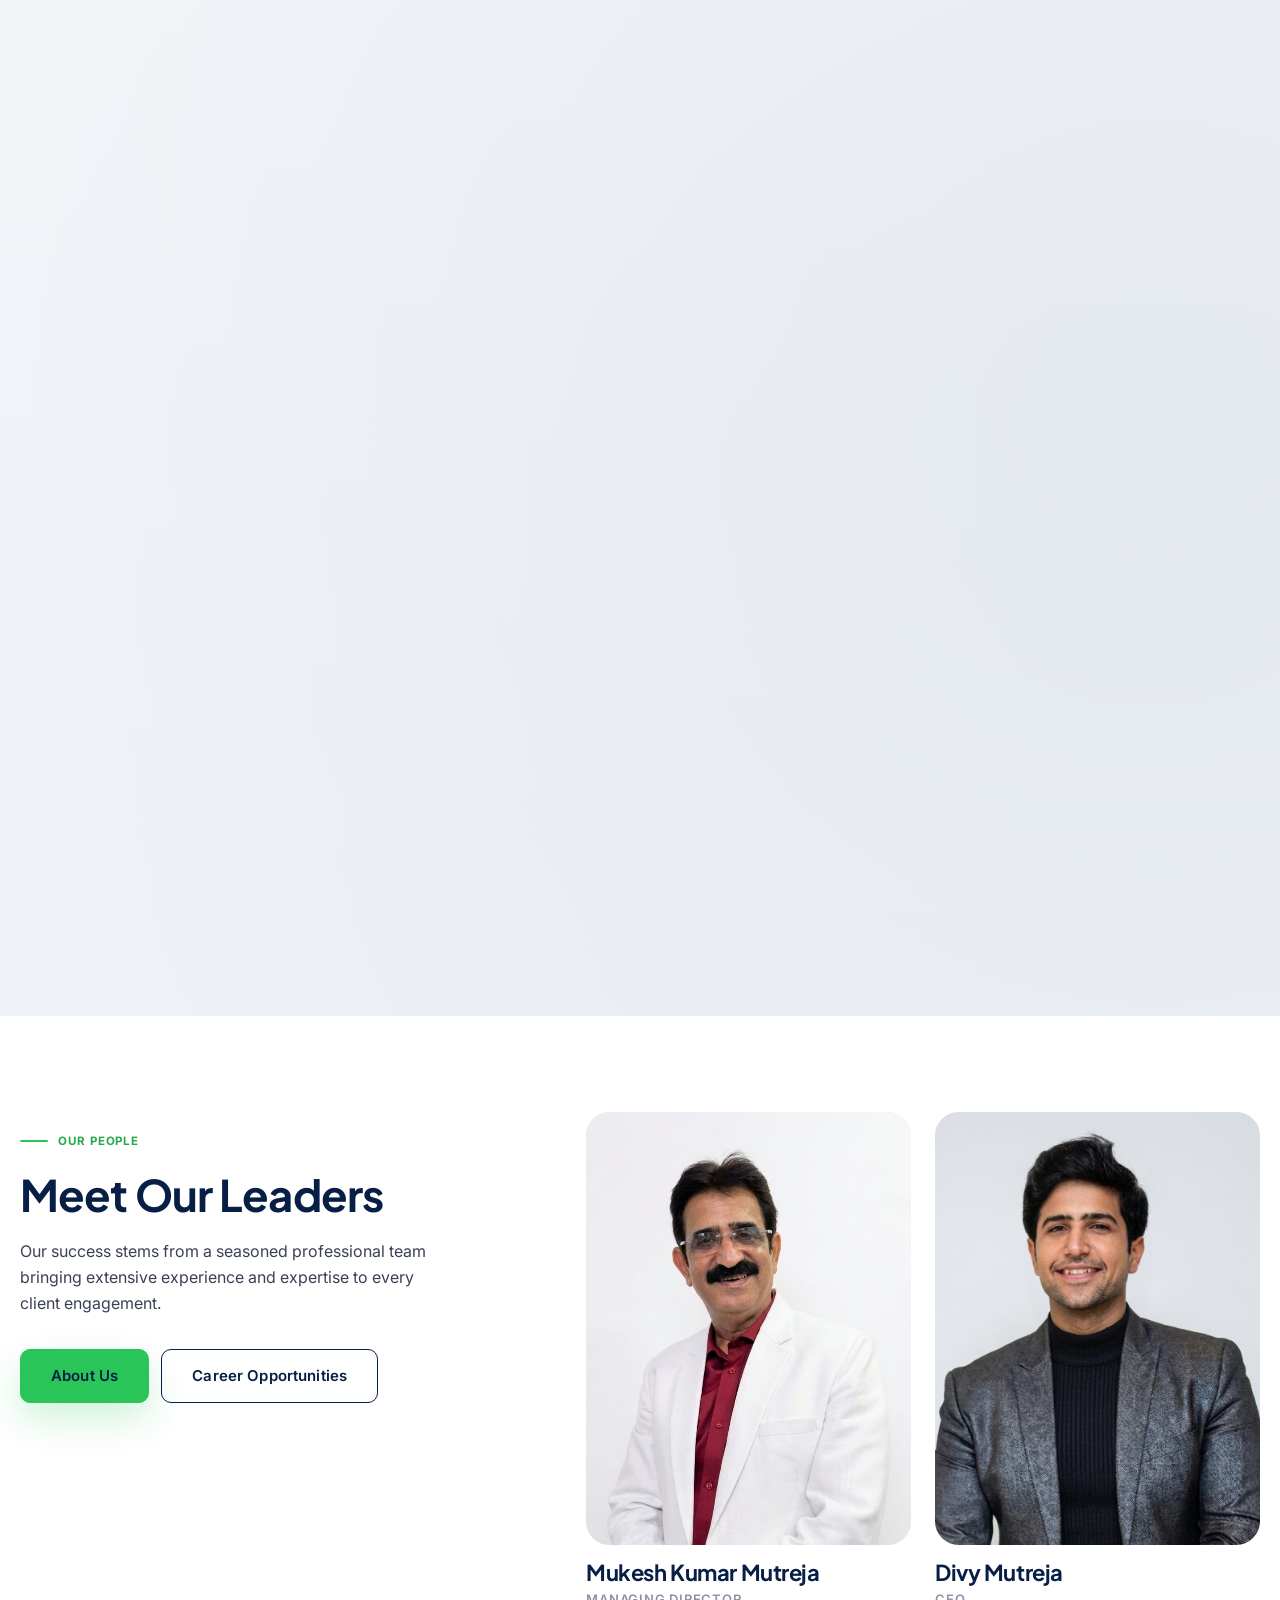
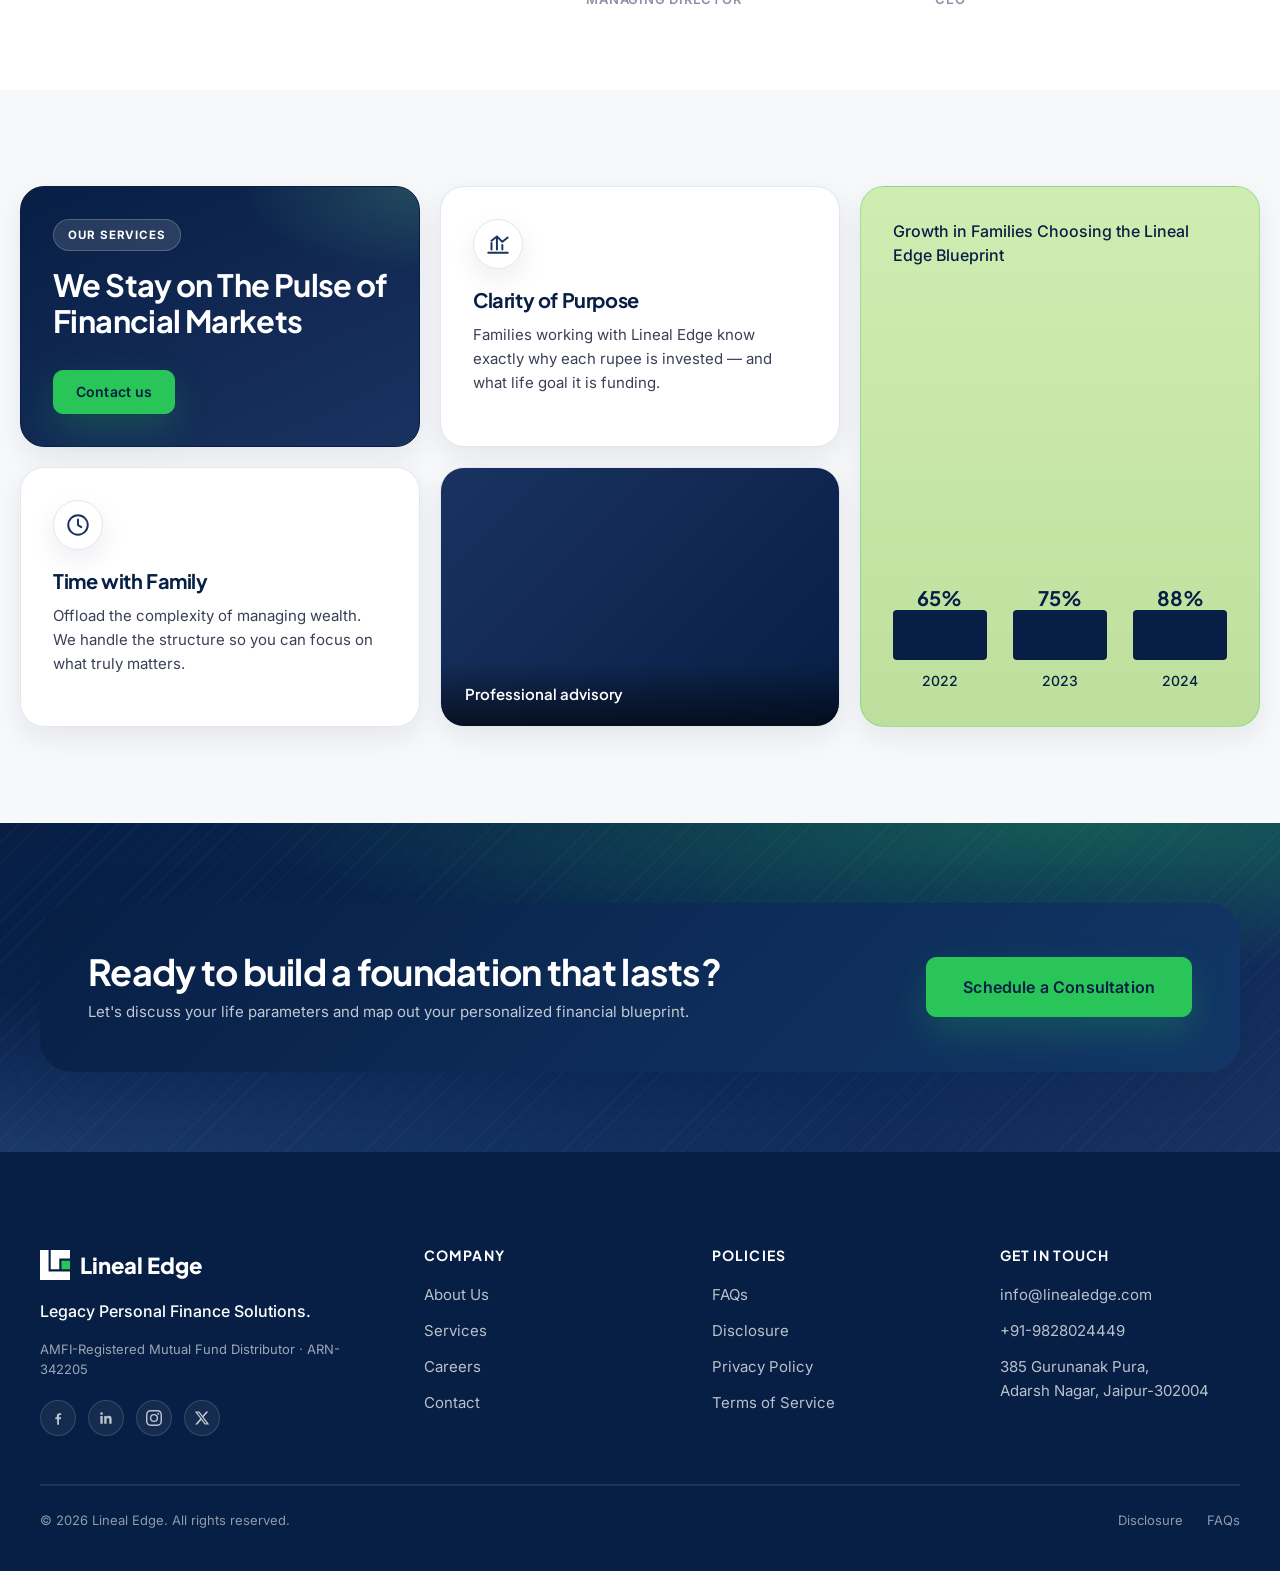
==== commit d00322ae: "commit" ====
--- a/index.html
+++ b/index.html
@@ -7,17 +7,17 @@
 <meta name="description" content="Lineal Edge is a Jaipur-based AMFI-registered mutual fund distributor helping families protect, structure, and grow wealth through disciplined, multi-generational financial planning." />
 <meta name="keywords" content="generational wealth planning Jaipur, AMFI registered mutual fund distributor Jaipur, family wealth planning Rajasthan, legacy financial planning India, wealth preservation Jaipur" />
 <meta name="theme-color" content="#071F45" />
-<link rel="canonical" href="https://www.linealedge.com/" />
+<link rel="canonical" href="https://linealedge.com/" />
 <meta property="og:site_name" content="Lineal Edge Private Limited" />
 <meta property="og:type" content="website" />
 <meta property="og:title" content="Lineal Edge Private Limited | Legacy Personal Finance Solutions" />
 <meta property="og:description" content="Lineal Edge is a Jaipur-based AMFI-registered mutual fund distributor helping families protect, structure, and grow wealth through disciplined, multi-generational financial planning." />
-<meta property="og:url" content="https://www.linealedge.com/" />
-<meta property="og:image" content="https://www.linealedge.com/assets/images/hero-family-bg.png" />
+<meta property="og:url" content="https://linealedge.com/" />
+<meta property="og:image" content="https://linealedge.com/assets/images/hero-family-bg.png" />
 <meta name="twitter:card" content="summary_large_image" />
 <meta name="twitter:title" content="Lineal Edge Private Limited | Legacy Personal Finance Solutions" />
 <meta name="twitter:description" content="Lineal Edge is a Jaipur-based AMFI-registered mutual fund distributor helping families protect, structure, and grow wealth through disciplined, multi-generational financial planning." />
-<meta name="twitter:image" content="https://www.linealedge.com/assets/images/hero-family-bg.png" />
+<meta name="twitter:image" content="https://linealedge.com/assets/images/hero-family-bg.png" />
 <link rel="icon" type="image/svg+xml" href="assets/icons/favicon-light.svg" media="(prefers-color-scheme: light)" />
 <link rel="icon" type="image/svg+xml" href="assets/icons/favicon-dark.svg" media="(prefers-color-scheme: dark)" />
 <link rel="alternate icon" type="image/svg+xml" href="assets/icons/favicon-light.svg" />
@@ -223,10 +223,10 @@
 							<article class="journey-panel" data-idx="1">
 								<div class="journey-panel-head">
 									<span class="journey-chapter">Chapter 02</span>
-									<span class="journey-year">1990</span>
+									<span class="journey-year">1988</span>
 								</div>
 								<h3 class="journey-ptitle">Nurturing & Protecting the Roots</h3>
-								<p class="journey-pbody">In 1990, Mukesh Kumar Mutreja carried that foundation forward with discipline and care, strengthening client relationships and expanding the practice into structured protection and long-term wealth building. This was the stage where the sapling matured into a rooted, resilient tree.</p>
+								<p class="journey-pbody">In 1988, Mukesh Kumar Mutreja carried that foundation forward with discipline and care, strengthening client relationships and expanding the practice into structured protection and long-term wealth building. This was the stage where the sapling matured into a rooted, resilient tree.</p>
 							</article>
 
 							<article class="journey-panel" data-idx="2">
@@ -249,7 +249,7 @@
 						</div>
 						<div class="journey-year-marker" data-idx="1">
 							<span class="journey-year-dot"></span>
-							<span class="journey-year-label">1990</span>
+							<span class="journey-year-label">1988</span>
 						</div>
 						<div class="journey-year-marker" data-idx="2">
 							<span class="journey-year-dot"></span>
@@ -364,29 +364,50 @@
 									<path d="M263 236 C 292 196, 318 166, 354 138" stroke="#3E2F23" stroke-width="3.2" stroke-linecap="round" fill="none"/>
 									<path d="M260 222 C 260 184, 264 150, 274 116" stroke="#3E2F23" stroke-width="3.2" stroke-linecap="round" fill="none"/>
 								</g>
-								<g class="tree-mature-leaves">
-									<ellipse cx="260" cy="190" rx="124" ry="98" fill="url(#orgFoliage)" opacity="0.96"/>
-									<ellipse cx="168" cy="208" rx="78" ry="63" fill="url(#orgFoliage)" opacity="0.94"/>
+									<g class="tree-mature-leaves">
+										<ellipse cx="260" cy="190" rx="124" ry="98" fill="url(#orgFoliage)" opacity="0.96"/>
+										<ellipse cx="168" cy="208" rx="78" ry="63" fill="url(#orgFoliage)" opacity="0.94"/>
 									<ellipse cx="350" cy="205" rx="80" ry="65" fill="url(#orgFoliage)" opacity="0.94"/>
 									<ellipse cx="220" cy="128" rx="66" ry="52" fill="url(#orgFoliage)" opacity="0.92"/>
 									<ellipse cx="306" cy="124" rx="70" ry="54" fill="url(#orgFoliage)" opacity="0.92"/>
 									<ellipse cx="112" cy="232" rx="42" ry="34" fill="url(#orgFoliage)" opacity="0.86"/>
 									<ellipse cx="414" cy="230" rx="44" ry="36" fill="url(#orgFoliage)" opacity="0.86"/>
-									<ellipse cx="260" cy="88" rx="44" ry="35" fill="url(#orgFoliage)" opacity="0.82"/>
-									<ellipse cx="260" cy="180" rx="210" ry="150" fill="url(#orgFoliageSoft)"/>
-								</g>
-								<g class="tree-mature-fruits">
-									<circle cx="176" cy="238" r="5.2" fill="#9D3230"/>
-									<circle cx="176" cy="238" r="1.7" fill="#F1B1A9" opacity="0.8"/>
-									<circle cx="220" cy="160" r="4.8" fill="#A83B34"/>
-									<circle cx="220" cy="160" r="1.5" fill="#F1B1A9" opacity="0.8"/>
-									<circle cx="298" cy="150" r="5" fill="#9D3230"/>
-									<circle cx="298" cy="150" r="1.6" fill="#F1B1A9" opacity="0.8"/>
-									<circle cx="356" cy="234" r="5.2" fill="#A83B34"/>
-									<circle cx="356" cy="234" r="1.7" fill="#F1B1A9" opacity="0.8"/>
-									<circle cx="252" cy="276" r="5.4" fill="#8B2F2F"/>
-									<circle cx="252" cy="276" r="1.8" fill="#F1B1A9" opacity="0.8"/>
-								</g>
+										<ellipse cx="260" cy="88" rx="44" ry="35" fill="url(#orgFoliage)" opacity="0.82"/>
+										<ellipse cx="260" cy="180" rx="210" ry="150" fill="url(#orgFoliageSoft)"/>
+									</g>
+									<g class="tree-mature-bushes">
+										<ellipse cx="112" cy="446" rx="36" ry="18" fill="#2F8A47" opacity="0.88"/>
+										<ellipse cx="145" cy="438" rx="30" ry="16" fill="#3FA057" opacity="0.88"/>
+										<ellipse cx="395" cy="444" rx="38" ry="18" fill="#2F8A47" opacity="0.88"/>
+										<ellipse cx="360" cy="436" rx="28" ry="15" fill="#3FA057" opacity="0.9"/>
+										<ellipse cx="88" cy="456" rx="18" ry="9" fill="#5DBE6B" opacity="0.78"/>
+										<ellipse cx="430" cy="456" rx="20" ry="10" fill="#5DBE6B" opacity="0.78"/>
+										<circle cx="132" cy="438" r="3.4" fill="#A83B34"/>
+										<circle cx="377" cy="432" r="3.6" fill="#9D3230"/>
+										<circle cx="414" cy="446" r="3.2" fill="#A83B34"/>
+									</g>
+									<g class="tree-mature-fruits">
+										<circle cx="176" cy="238" r="5.2" fill="#9D3230"/>
+										<circle cx="176" cy="238" r="1.7" fill="#F1B1A9" opacity="0.8"/>
+										<circle cx="220" cy="160" r="4.8" fill="#A83B34"/>
+										<circle cx="220" cy="160" r="1.5" fill="#F1B1A9" opacity="0.8"/>
+										<circle cx="142" cy="214" r="4.7" fill="#A83B34"/>
+										<circle cx="142" cy="214" r="1.5" fill="#F1B1A9" opacity="0.8"/>
+										<circle cx="298" cy="150" r="5" fill="#9D3230"/>
+										<circle cx="298" cy="150" r="1.6" fill="#F1B1A9" opacity="0.8"/>
+										<circle cx="260" cy="112" r="4.6" fill="#9D3230"/>
+										<circle cx="260" cy="112" r="1.5" fill="#F1B1A9" opacity="0.8"/>
+										<circle cx="356" cy="234" r="5.2" fill="#A83B34"/>
+										<circle cx="356" cy="234" r="1.7" fill="#F1B1A9" opacity="0.8"/>
+										<circle cx="394" cy="210" r="4.8" fill="#8B2F2F"/>
+										<circle cx="394" cy="210" r="1.5" fill="#F1B1A9" opacity="0.8"/>
+										<circle cx="252" cy="276" r="5.4" fill="#8B2F2F"/>
+										<circle cx="252" cy="276" r="1.8" fill="#F1B1A9" opacity="0.8"/>
+										<circle cx="208" cy="262" r="4.4" fill="#A83B34"/>
+										<circle cx="208" cy="262" r="1.4" fill="#F1B1A9" opacity="0.8"/>
+										<circle cx="326" cy="264" r="4.5" fill="#9D3230"/>
+										<circle cx="326" cy="264" r="1.5" fill="#F1B1A9" opacity="0.8"/>
+									</g>
 							</g>
 						</svg>
 					</div>
--- a/css/pages.css
+++ b/css/pages.css
@@ -1675,7 +1675,7 @@
 	body.page-home .footer-inner{ grid-template-columns: 1fr; }
 }
 
-/* about.html */
+/* /about */
 body.page-about *, body.page-about *::before, body.page-about *::after{ box-sizing: border-box; }
 body.page-about, body.page-about{ margin: 0; padding: 0; }
 body.page-about{
@@ -2011,24 +2011,17 @@
 	border-radius: 34px;
 	min-height: 600px;
 	border: 1px solid rgba(7,31,69,0.08);
-	background:
-		linear-gradient(180deg, rgba(7,31,69,0.18) 0%, rgba(7,31,69,0.04) 100%),
-		radial-gradient(120% 120% at 15% 0%, rgba(42,197,88,0.18) 0%, transparent 45%),
-		linear-gradient(140deg, #D9E3F0 0%, #EDF2F8 55%, #D3DDEB 100%);
+	background: #071F45;
 	box-shadow: 0 24px 58px rgba(7,31,69,0.14);
 	z-index: 1;
 }
 body.page-about .about-image::before{
-	content: "Image Placeholder";
+	content: "";
 	position: absolute;
 	inset: 0;
-	display: grid;
-	place-items: center;
-	color: rgba(7,31,69,0.62);
-	font-family: var(--font-display);
-	font-size: 1rem;
-	letter-spacing: 0.14em;
-	text-transform: uppercase;
+	background: linear-gradient(180deg, rgba(7,31,69,0.02) 0%, rgba(7,31,69,0.16) 100%);
+	pointer-events: none;
+	z-index: 1;
 }
 body.page-about .about-image::after{
 	content: "";
@@ -2037,6 +2030,15 @@
 	border-radius: 24px;
 	border: 1px solid rgba(255,255,255,0.55);
 	pointer-events: none;
+	z-index: 2;
+}
+body.page-about .about-image img{
+	width: 100%;
+	height: 100%;
+	min-height: 600px;
+	display: block;
+	object-fit: cover;
+	object-position: center;
 }
 body.page-about .about-tagline{
 	display: inline-flex;
@@ -2847,7 +2849,7 @@
 }
 
 
-/* services.html */
+/* /services */
 body.page-services *, body.page-services *::before, body.page-services *::after{ box-sizing: border-box; }
 body.page-services, body.page-services{ margin: 0; padding: 0; }
 body.page-services{
@@ -3664,7 +3666,7 @@
 }
 
 
-/* careers.html */
+/* /careers */
 body.page-careers *, body.page-careers *::before, body.page-careers *::after{ box-sizing: border-box; }
 body.page-careers, body.page-careers{ margin: 0; padding: 0; }
 body.page-careers{
@@ -4400,7 +4402,7 @@
 }
 
 
-/* contact.html */
+/* /contact */
 body.page-contact *, body.page-contact *::before, body.page-contact *::after{ box-sizing: border-box; }
 body.page-contact, body.page-contact{ margin: 0; padding: 0; }
 body.page-contact{
@@ -4789,6 +4791,10 @@
 	font-weight: 600;
 	color: rgba(255,255,255,0.84);
 }
+body.page-contact .field-required{
+	color: var(--green-light);
+	font-weight: 700;
+}
 body.page-contact .field input, body.page-contact .field textarea{
 	width: 100%;
 	border: 1px solid rgba(255,255,255,0.14);
@@ -4975,7 +4981,7 @@
 }
 
 
-/* policies/disclosure.html */
+/* /policies/disclosure */
 body.page-policy.page-disclosure *, body.page-policy.page-disclosure *::before, body.page-policy.page-disclosure *::after{ box-sizing: border-box; }
 body.page-policy.page-disclosure, body.page-policy.page-disclosure{ margin: 0; padding: 0; }
 body.page-policy.page-disclosure{
@@ -5422,7 +5428,7 @@
 }
 
 
-/* policies/faq.html */
+/* /policies/faq */
 body.page-policy.page-faq *, body.page-policy.page-faq *::before, body.page-policy.page-faq *::after{ box-sizing: border-box; }
 body.page-policy.page-faq, body.page-policy.page-faq{ margin: 0; padding: 0; }
 body.page-policy.page-faq{
@@ -5858,7 +5864,7 @@
 }
 
 
-/* policies/privacy-policy.html */
+/* /policies/privacy-policy */
 body.page-policy.page-privacy *, body.page-policy.page-privacy *::before, body.page-policy.page-privacy *::after{ box-sizing: border-box; }
 body.page-policy.page-privacy, body.page-policy.page-privacy{ margin: 0; padding: 0; }
 body.page-policy.page-privacy{ font-family: var(--font-body); color: var(--gray-dark); background: var(--off-white); line-height: 1.7; -webkit-font-smoothing: antialiased; overflow-x: clip; }
@@ -5946,7 +5952,7 @@
 @media (max-width: 620px){ body.page-policy.page-privacy .navbar{ align-items: flex-start; } body.page-policy.page-privacy .nav-links{ flex-wrap: wrap; justify-content: flex-end; row-gap: 10px; } body.page-policy.page-privacy .nav-login{ width: 100%; display: flex; justify-content: flex-end; } }
 
 
-/* policies/terms-of-service.html */
+/* /policies/terms-of-service */
 body.page-policy.page-terms *, body.page-policy.page-terms *::before, body.page-policy.page-terms *::after{ box-sizing: border-box; }
 body.page-policy.page-terms, body.page-policy.page-terms{ margin: 0; padding: 0; }
 body.page-policy.page-terms{ font-family: var(--font-body); color: var(--gray-dark); background: var(--off-white); line-height: 1.7; -webkit-font-smoothing: antialiased; overflow-x: clip; }
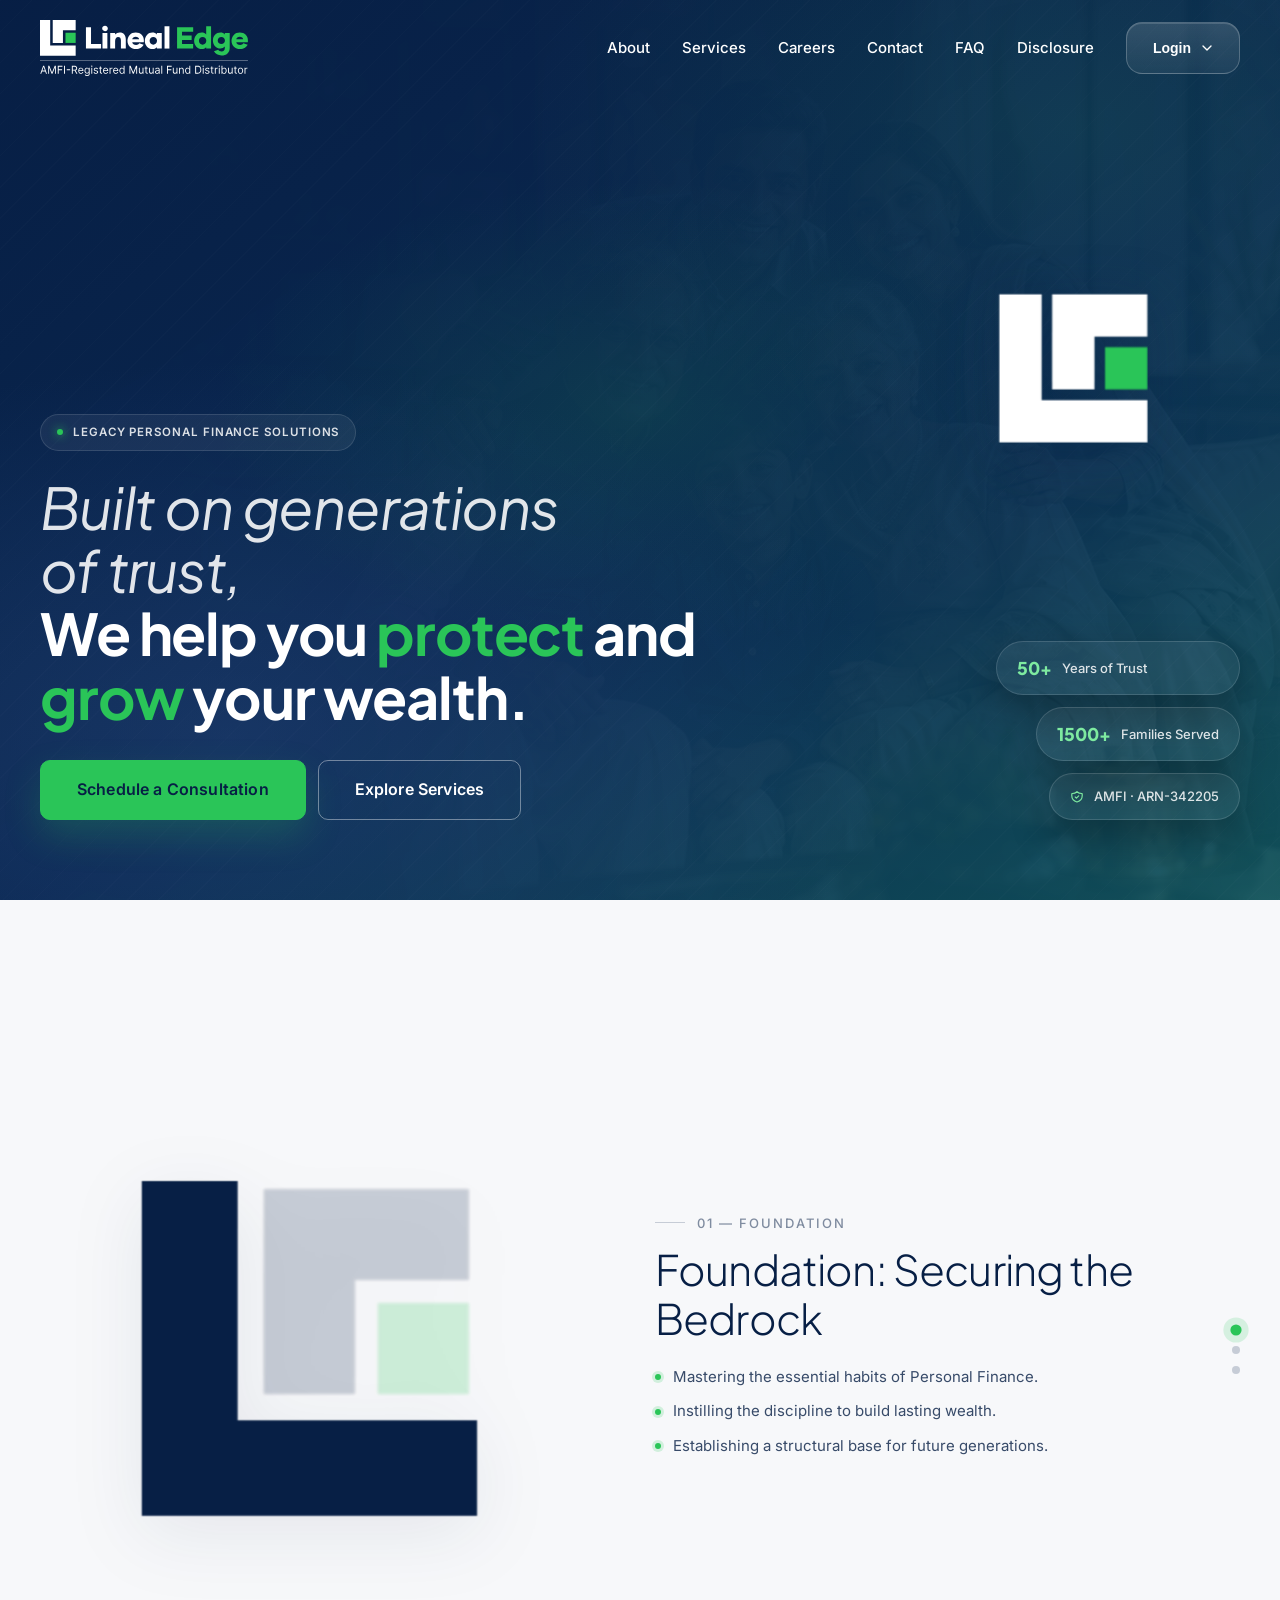
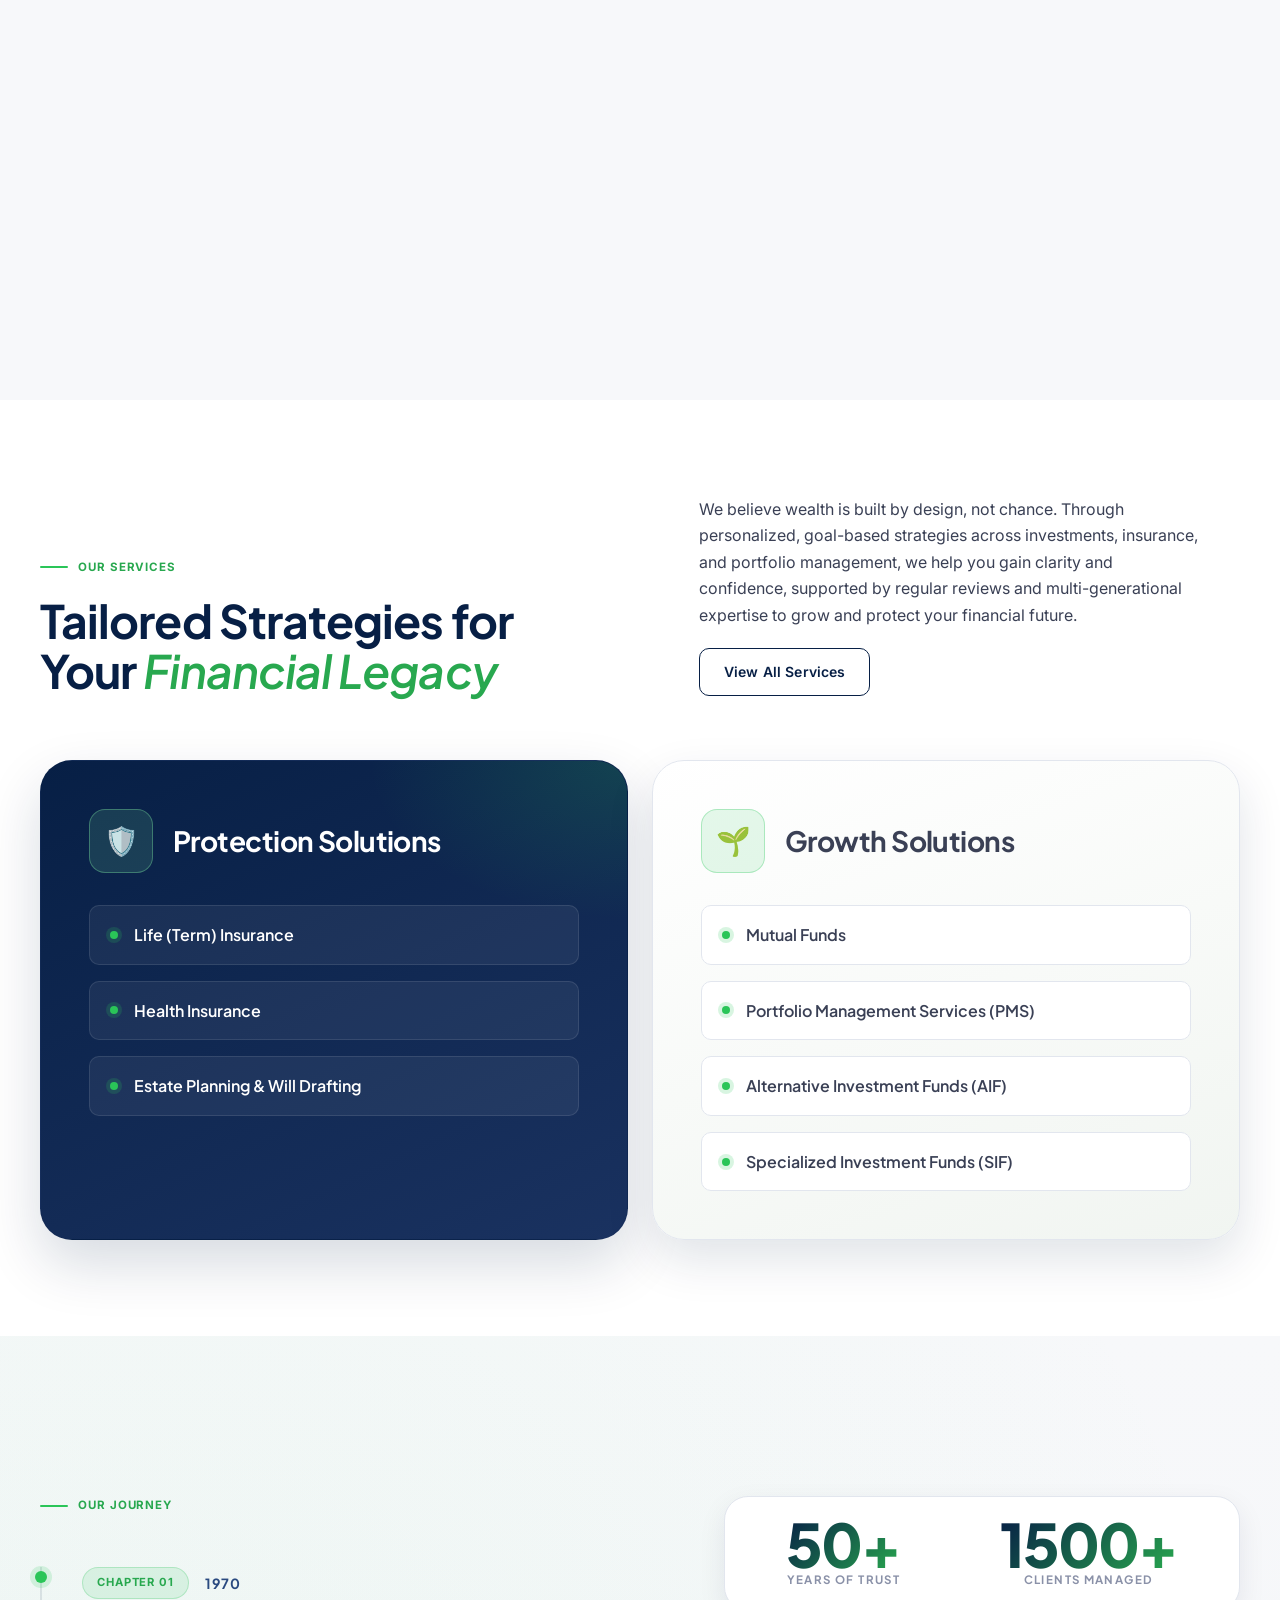
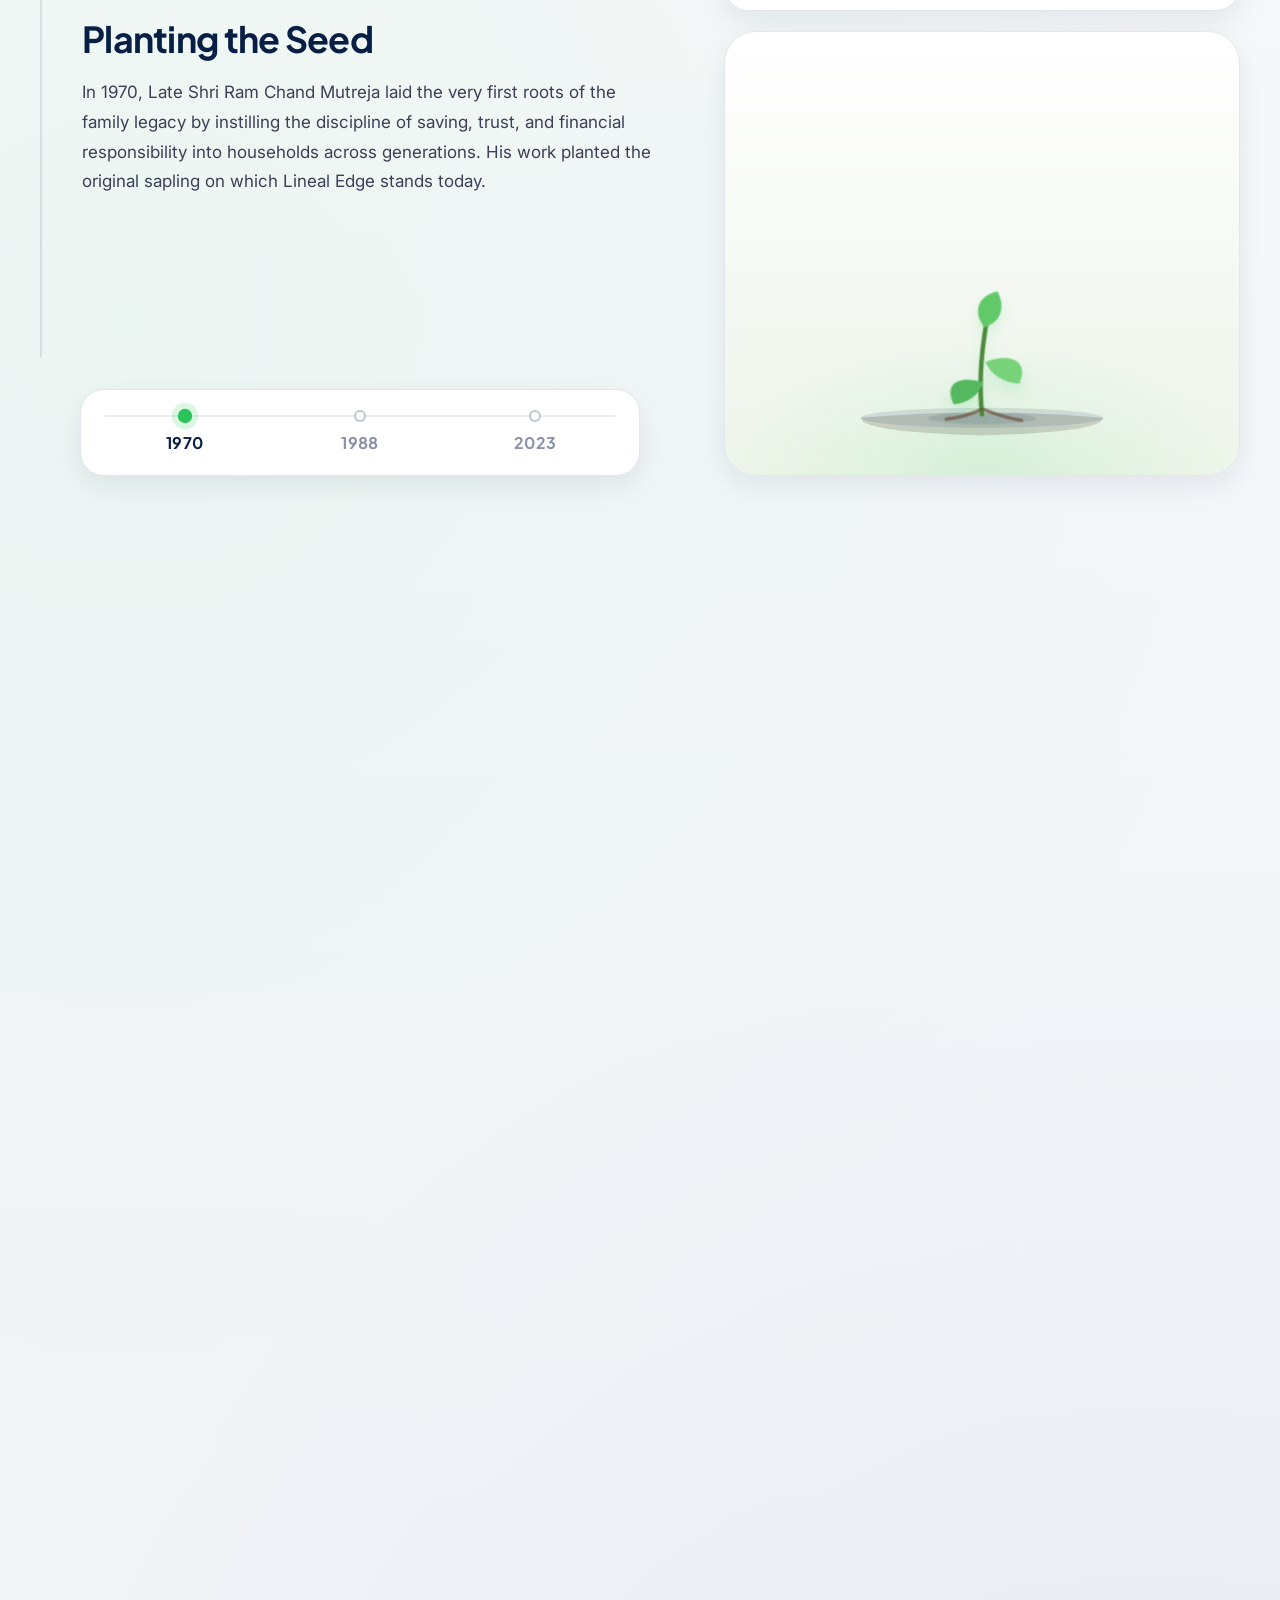
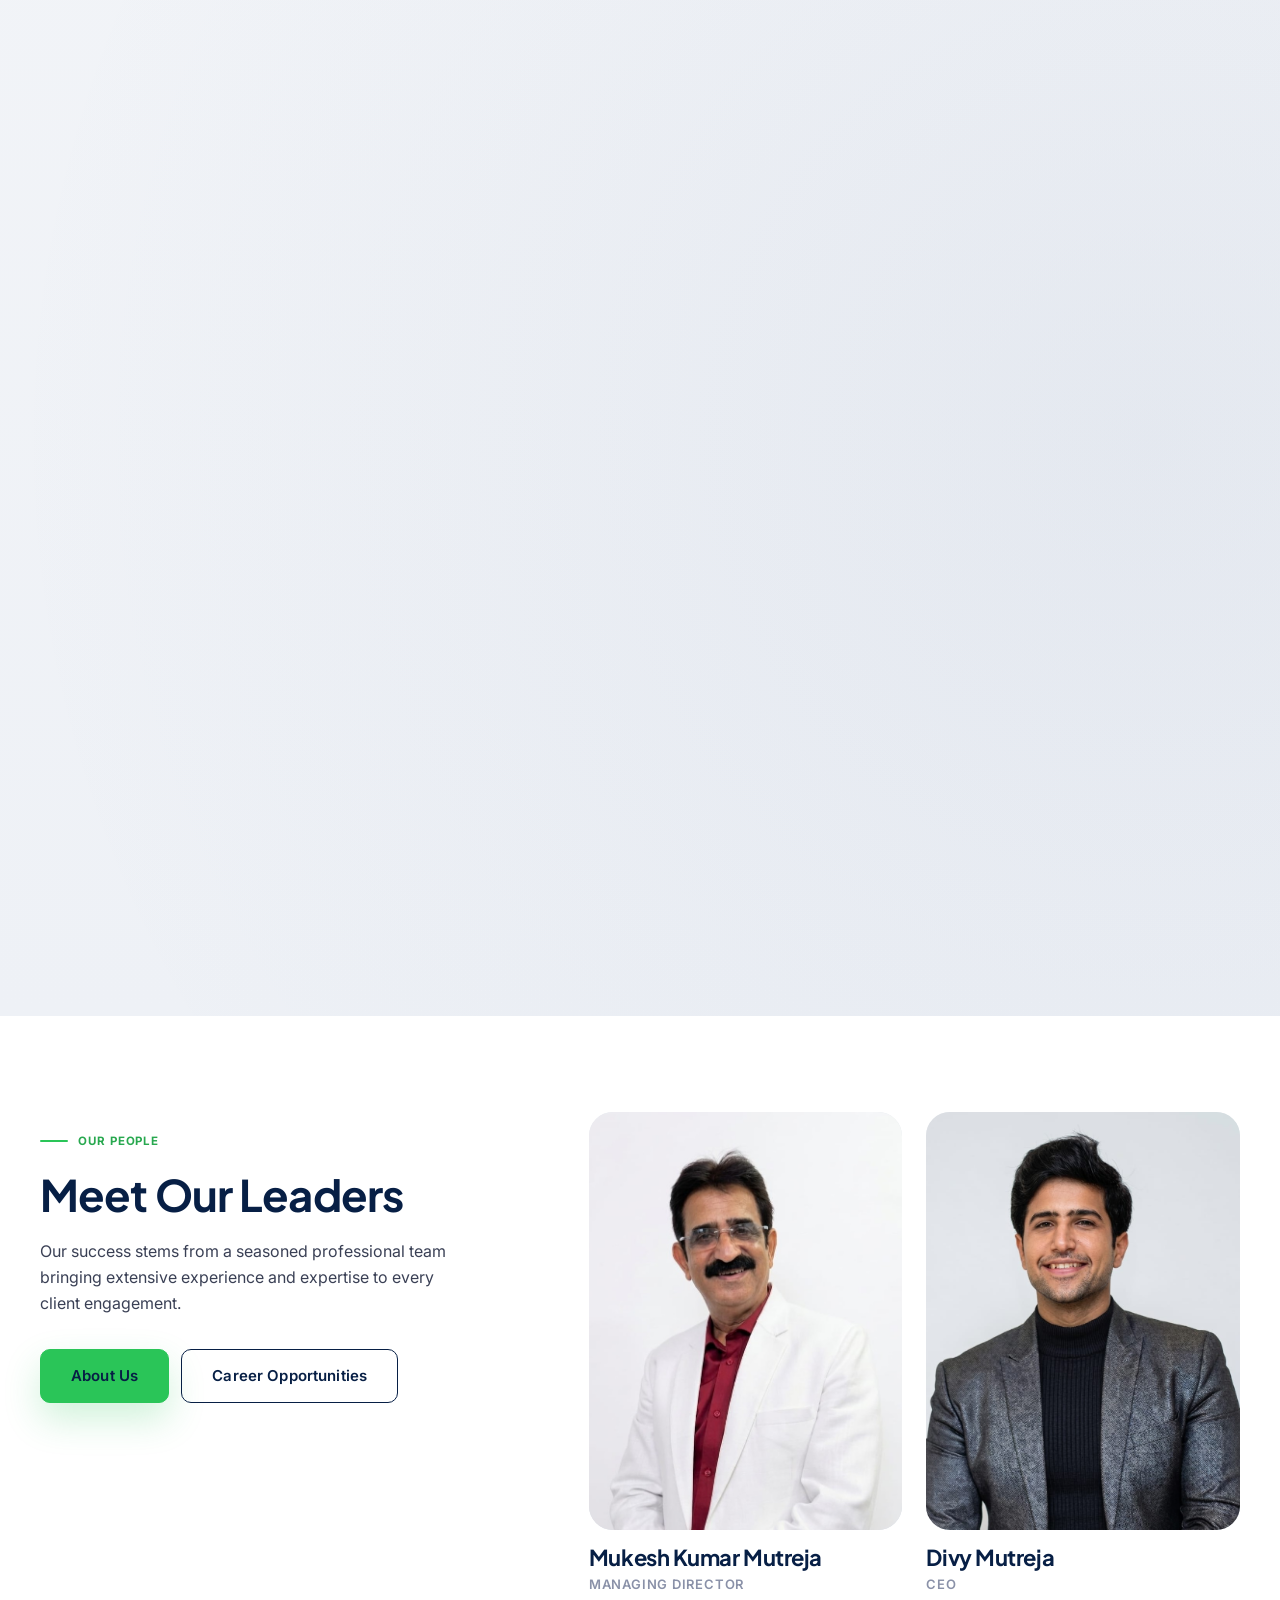
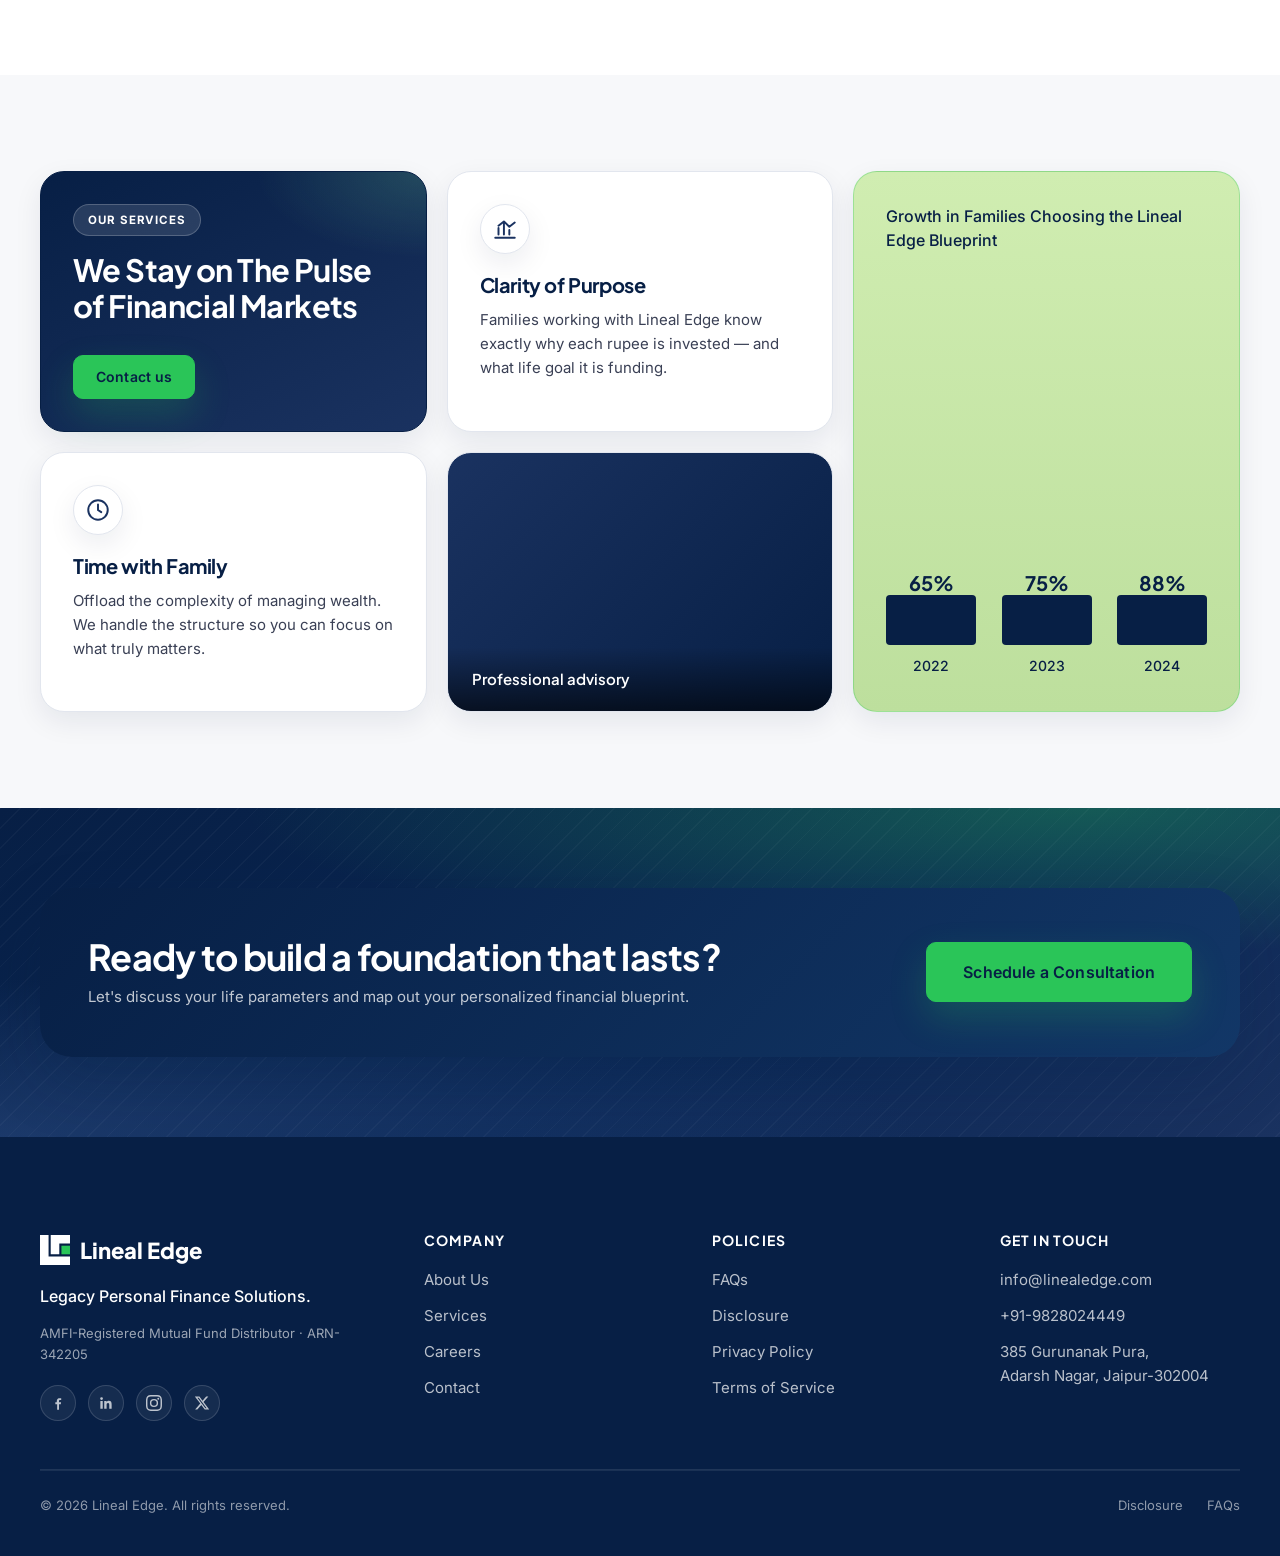
==== commit aeee70cf: "commit" ====
--- a/index.html
+++ b/index.html
@@ -3,24 +3,23 @@
 <head>
 <meta charset="utf-8" />
 <meta name="viewport" content="width=device-width,initial-scale=1" />
-<title>Lineal Edge Private Limited | Legacy Personal Finance Solutions</title>
+<title>Lineal Edge | Legacy Personal Finance Solutions</title>
 <meta name="description" content="Lineal Edge is a Jaipur-based AMFI-registered mutual fund distributor helping families protect, structure, and grow wealth through disciplined, multi-generational financial planning." />
 <meta name="keywords" content="generational wealth planning Jaipur, AMFI registered mutual fund distributor Jaipur, family wealth planning Rajasthan, legacy financial planning India, wealth preservation Jaipur" />
 <meta name="theme-color" content="#071F45" />
+<link rel="icon" type="image/svg+xml" href="assets/icons/search-favicon.svg" />
+<link rel="alternate icon" type="image/png" sizes="96x96" href="assets/icons/search-favicon.png" />
 <link rel="canonical" href="https://linealedge.com/" />
-<meta property="og:site_name" content="Lineal Edge Private Limited" />
+<meta property="og:site_name" content="Lineal Edge" />
 <meta property="og:type" content="website" />
-<meta property="og:title" content="Lineal Edge Private Limited | Legacy Personal Finance Solutions" />
+<meta property="og:title" content="Lineal Edge | Legacy Personal Finance Solutions" />
 <meta property="og:description" content="Lineal Edge is a Jaipur-based AMFI-registered mutual fund distributor helping families protect, structure, and grow wealth through disciplined, multi-generational financial planning." />
 <meta property="og:url" content="https://linealedge.com/" />
 <meta property="og:image" content="https://linealedge.com/assets/images/hero-family-bg.png" />
 <meta name="twitter:card" content="summary_large_image" />
-<meta name="twitter:title" content="Lineal Edge Private Limited | Legacy Personal Finance Solutions" />
+<meta name="twitter:title" content="Lineal Edge | Legacy Personal Finance Solutions" />
 <meta name="twitter:description" content="Lineal Edge is a Jaipur-based AMFI-registered mutual fund distributor helping families protect, structure, and grow wealth through disciplined, multi-generational financial planning." />
 <meta name="twitter:image" content="https://linealedge.com/assets/images/hero-family-bg.png" />
-<link rel="icon" type="image/svg+xml" href="assets/icons/favicon-light.svg" media="(prefers-color-scheme: light)" />
-<link rel="icon" type="image/svg+xml" href="assets/icons/favicon-dark.svg" media="(prefers-color-scheme: dark)" />
-<link rel="alternate icon" type="image/svg+xml" href="assets/icons/favicon-light.svg" />
 <link rel="preconnect" href="https://fonts.googleapis.com" />
 <link rel="preconnect" href="https://fonts.gstatic.com" crossorigin />
 <link rel="stylesheet" href="https://fonts.googleapis.com/css2?family=Inter:wght@400;500;600;700&family=Plus+Jakarta+Sans:wght@500;600;700;800&display=swap" />
@@ -28,6 +27,35 @@
 <link rel="stylesheet" href="css/components.css" />
 <link rel="stylesheet" href="css/pages.css" />
 
+<script type="application/ld+json">
+{
+  "@context": "https://schema.org",
+  "@graph": [
+    {
+      "@type": "WebSite",
+      "@id": "https://linealedge.com/#website",
+      "url": "https://linealedge.com/",
+      "name": "Lineal Edge",
+      "alternateName": "Lineal Edge Private Limited",
+      "publisher": { "@id": "https://linealedge.com/#organization" },
+      "inLanguage": "en-IN"
+    },
+    {
+      "@type": "Organization",
+      "@id": "https://linealedge.com/#organization",
+      "name": "Lineal Edge Private Limited",
+      "url": "https://linealedge.com/",
+      "logo": "https://linealedge.com/assets/icons/logo-dark.svg",
+      "sameAs": [
+        "https://www.linkedin.com/company/lineal-edge/",
+        "https://www.facebook.com/people/Lineal-Edge/61573251729745/",
+        "https://www.instagram.com/linealedge/",
+        "https://x.com/LinealEdge"
+      ]
+    }
+  ]
+}
+</script>
 </head>
 <body class="page-home home-intro-pending" data-page="home" data-root="">
 <div data-include="header"></div>
@@ -53,12 +81,12 @@
 				We help you <span class="accent">protect</span> and <span class="accent">grow</span> your wealth.
 			</h1>
 			<div class="hero-ctas">
-				<a href="contact.html" class="le-btn le-btn--primary le-btn--lg">
+				<a href="/contact" class="le-btn le-btn--primary le-btn--lg">
 					<span class="lbl">Schedule a Consultation</span>
 					<span class="arr"><svg width="22" height="22" viewBox="0 0 24 24" fill="none"><path d="M5 12h14M13 6l6 6-6 6" stroke="currentColor" stroke-width="2" stroke-linecap="round" stroke-linejoin="round"/></svg></span>
 				</a>
 				<div class="on-dark hero-cta-shell">
-				<a href="services.html" class="le-btn le-btn--secondary le-btn--lg">
+				<a href="/services" class="le-btn le-btn--secondary le-btn--lg">
 					<span class="lbl">Explore Services</span>
 					<span class="arr"><svg width="22" height="22" viewBox="0 0 24 24" fill="none"><path d="M5 12h14M13 6l6 6-6 6" stroke="currentColor" stroke-width="2" stroke-linecap="round" stroke-linejoin="round"/></svg></span>
 				</a>
@@ -128,11 +156,11 @@
 							<li>Empowering future generations to thrive with confidence.</li>
 						</ul>
 						<div class="values-ctas">
-							<a href="contact.html" class="le-btn le-btn--primary">
+							<a href="/contact" class="le-btn le-btn--primary">
 								<span class="lbl">Schedule a Consultation</span>
 								<span class="arr"><svg width="22" height="22" viewBox="0 0 24 24" fill="none"><path d="M5 12h14M13 6l6 6-6 6" stroke="currentColor" stroke-width="2" stroke-linecap="round" stroke-linejoin="round"/></svg></span>
 							</a>
-							<a href="services.html" class="le-btn le-btn--secondary">
+							<a href="/services" class="le-btn le-btn--secondary">
 								<span class="lbl">View All Services</span>
 								<span class="arr"><svg width="22" height="22" viewBox="0 0 24 24" fill="none"><path d="M5 12h14M13 6l6 6-6 6" stroke="currentColor" stroke-width="2" stroke-linecap="round" stroke-linejoin="round"/></svg></span>
 							</a>
@@ -162,7 +190,7 @@
 				<p class="services-lede">
 					We believe wealth is built by design, not chance. Through personalized, goal-based strategies across investments, insurance, and portfolio management, we help you gain clarity and confidence, supported by regular reviews and multi-generational expertise to grow and protect your financial future.
 				</p>
-				<a href="services.html" class="le-btn le-btn--secondary services-head-cta">
+				<a href="/services" class="le-btn le-btn--secondary services-head-cta">
 					<span class="lbl">View All Services</span>
 					<span class="arr"><svg width="20" height="20" viewBox="0 0 24 24" fill="none"><path d="M5 12h14M13 6l6 6-6 6" stroke="currentColor" stroke-width="2" stroke-linecap="round" stroke-linejoin="round"/></svg></span>
 				</a>
@@ -426,11 +454,11 @@
 				<h2 class="team-title">Meet Our Leaders</h2>
 				<p class="team-lede">Our success stems from a seasoned professional team bringing extensive experience and expertise to every client engagement.</p>
 				<div class="team-ctas">
-					<a href="about.html" class="le-btn le-btn--primary">
+					<a href="/about" class="le-btn le-btn--primary">
 						<span class="lbl">About Us</span>
 						<span class="arr"><svg width="22" height="22" viewBox="0 0 24 24" fill="none"><path d="M5 12h14M13 6l6 6-6 6" stroke="currentColor" stroke-width="2" stroke-linecap="round" stroke-linejoin="round"/></svg></span>
 					</a>
-					<a href="careers.html" class="le-btn le-btn--secondary">
+					<a href="/careers" class="le-btn le-btn--secondary">
 						<span class="lbl">Career Opportunities</span>
 						<span class="arr"><svg width="22" height="22" viewBox="0 0 24 24" fill="none"><path d="M5 12h14M13 6l6 6-6 6" stroke="currentColor" stroke-width="2" stroke-linecap="round" stroke-linejoin="round"/></svg></span>
 					</a>
@@ -464,7 +492,7 @@
 					<span class="sx-pill">Our Services</span>
 					<h3>We Stay on The Pulse of Financial Markets</h3>
 				</div>
-				<a href="contact.html" class="le-btn le-btn--primary sx-contact-btn">
+				<a href="/contact" class="le-btn le-btn--primary sx-contact-btn">
 					<span class="lbl">Contact us</span>
 					<span class="arr"><svg width="18" height="18" viewBox="0 0 24 24" fill="none"><path d="M5 12h14M13 6l6 6-6 6" stroke="currentColor" stroke-width="2" stroke-linecap="round" stroke-linejoin="round"/></svg></span>
 				</a>
@@ -512,7 +540,7 @@
 			<p class="cta-desc">Let's discuss your life parameters and map out your personalized financial blueprint.</p>
 		</div>
 		<div class="cta-actions">
-			<a href="contact.html" class="le-btn le-btn--primary le-btn--lg">
+			<a href="/contact" class="le-btn le-btn--primary le-btn--lg">
 				<span class="lbl">Schedule a Consultation</span>
 				<span class="arr"><svg width="22" height="22" viewBox="0 0 24 24" fill="none"><path d="M5 12h14M13 6l6 6-6 6" stroke="currentColor" stroke-width="2" stroke-linecap="round" stroke-linejoin="round"/></svg></span>
 			</a>
--- a/css/pages.css
+++ b/css/pages.css
@@ -627,7 +627,7 @@
 	body.page-home .hero-chips{ display: none; }
 	body.page-home .hero-bg-photo{
 		background:
-			linear-gradient(180deg, rgba(7,31,69,0.9) 0%, rgba(7,31,69,0.7) 36%, rgba(7,31,69,0.46) 100%),
+			linear-gradient(180deg, rgba(7,31,69,0.7) 0%, rgba(7,31,69,0.42) 38%, rgba(7,31,69,0.24) 100%),
 			url('../assets/images/hero-family-bg.png') 62% center / cover no-repeat;
 	}
 	body.page-home .hero-center-logo{
@@ -668,11 +668,22 @@
 		top: 50%;
 		left: 50%;
 		transform: translate(-50%, -50%) scale(1);
+		opacity: 1;
+		visibility: visible;
+	}
+	64%{
+		top: 50%;
+		left: 50%;
+		transform: translate(-50%, -50%) scale(0.98);
+		opacity: 1;
+		visibility: visible;
 	}
 	100%{
-		top: 34%;
-		left: 80%;
-		transform: translate(-50%, -50%) scale(0.82);
+		top: 50%;
+		left: 50%;
+		transform: translate(-50%, -50%) scale(0.76);
+		opacity: 0;
+		visibility: hidden;
 	}
 }
 body.page-home .values{
@@ -4383,6 +4394,8 @@
 	body.page-careers .nav-link{ font-size: 0.875rem; }
 	body.page-careers .nav-logo img{ height: 48px; }
 	body.page-careers .page-top{ padding-top: 120px; padding-bottom: 22px; }
+	body.page-careers .opportunity-panel{ order: 1; }
+	body.page-careers .career-stack{ order: 2; }
 	body.page-careers .cta{ padding: var(--sp-16) var(--sp-5); }
 	body.page-careers .cta-inner{ flex-direction: column; text-align: center; align-items: center; }
 	body.page-careers .career-block, body.page-careers .opportunity-panel{ padding: 24px; }
@@ -4963,6 +4976,8 @@
 	body.page-contact .nav-link{ font-size: 0.875rem; }
 	body.page-contact .nav-logo img{ height: 48px; }
 	body.page-contact .page-top{ padding-top: 120px; padding-bottom: 22px; }
+	body.page-contact .contact-form{ order: 1; }
+	body.page-contact .contact-panel{ order: 2; }
 	body.page-contact .form-grid{ grid-template-columns: 1fr; }
 	body.page-contact .contact-panel, body.page-contact .contact-form{ padding: 24px; }
 }
@@ -6855,3 +6870,1273 @@
 		padding: 16px;
 	}
 }
+/* Home phone-only finishing touches */
+@media (max-width: 760px){
+	body.page-home .hero-bg-photo{
+		background:
+			linear-gradient(180deg, rgba(7,31,69,0.72) 0%, rgba(7,31,69,0.48) 38%, rgba(7,31,69,0.28) 100%),
+			url('../assets/images/hero-family-bg.png') 68% center / cover no-repeat;
+	}
+
+	body.page-home .hero-cta-shell{
+		display: none;
+	}
+
+	body.page-home .hero-ctas .le-btn{
+		flex: 0 1 auto;
+		width: auto;
+	}
+
+	body.page-home.home-intro-skip .hero-center-logo{
+		top: 50%;
+		left: 50%;
+		transform: translate(-50%, -50%) scale(0.72);
+		opacity: 0;
+		visibility: hidden;
+		pointer-events: none;
+	}
+
+	body.page-home.home-intro-skip .hero-center-logo::before,
+	body.page-home.home-intro-skip .hero-center-logo::after{
+		opacity: 0;
+	}
+
+	body.page-home .team-portraits{
+		grid-template-columns: 1fr;
+		justify-content: stretch;
+	}
+
+	body.page-about .about-image{
+		display: none;
+	}
+}
+
+/* Home Journey mobile pinned layout */
+@media (max-width: 760px){
+	body.page-home .journey-scroller{
+		height: 320svh;
+	}
+
+	body.page-home .journey-sticky{
+		position: sticky;
+		top: 0;
+		height: 100svh;
+		min-height: 100svh;
+		padding: 92px 20px 22px;
+		overflow: hidden;
+		align-items: stretch;
+		background:
+			radial-gradient(circle at 50% 28%, rgba(42,197,88,0.08) 0%, transparent 44%),
+			linear-gradient(180deg, #F7F8FA 0%, #EEF1F6 100%);
+	}
+
+	body.page-home .journey-inner{
+		width: 100%;
+		height: 100%;
+		max-width: 420px;
+		margin: 0 auto;
+		padding: 0;
+		display: grid;
+		grid-template-columns: 1fr;
+		grid-template-rows: auto clamp(210px, 37svh, 310px) minmax(205px, 1fr) auto;
+		gap: 12px;
+		align-items: stretch;
+	}
+
+	body.page-home .journey-left,
+	body.page-home .journey-stories{
+		display: contents;
+	}
+
+	body.page-home .journey-stories-head{
+		grid-row: 1;
+		display: flex;
+		align-items: center;
+		justify-content: flex-start;
+		margin: 0;
+	}
+
+	body.page-home .journey-stories-head .eyebrow{
+		font-size: 0.72rem;
+		letter-spacing: 0.12em;
+	}
+
+	body.page-home .journey-right{
+		grid-row: 2;
+		order: 0;
+		width: 100%;
+		height: 100%;
+		max-height: none;
+		display: block;
+	}
+
+	body.page-home .journey-metrics{
+		display: none;
+	}
+
+	body.page-home .journey-tree-viz{
+		width: 100%;
+		height: 100%;
+		min-height: 0;
+		max-height: none;
+		border-radius: 0 0 28px 28px;
+		box-shadow: 0 20px 42px rgba(7,31,69,0.08);
+	}
+
+	body.page-home .journey-tree-viz svg{
+		width: min(94%, 330px);
+		height: 94%;
+	}
+
+	body.page-home .journey-panels{
+		grid-row: 3;
+		position: relative;
+		width: 100%;
+		min-height: 0;
+	}
+
+	body.page-home .journey-panel{
+		position: absolute;
+		inset: 0;
+		padding: 0;
+		border-left: 0;
+		margin: 0;
+		opacity: 0;
+		transform: translateY(18px);
+		pointer-events: none;
+		display: flex;
+		flex-direction: column;
+		justify-content: center;
+		text-align: left;
+	}
+
+	body.page-home .journey-panel.active{
+		opacity: 1;
+		transform: translateY(0);
+		pointer-events: auto;
+	}
+
+	body.page-home .journey-panel::before{
+		display: none;
+	}
+
+	body.page-home .journey-panel-head{
+		justify-content: flex-start;
+		gap: 14px;
+		margin-bottom: 18px;
+	}
+
+	body.page-home .journey-chapter{
+		padding: 7px 14px;
+		font-size: 0.68rem;
+	}
+
+	body.page-home .journey-year{
+		font-size: 0.82rem;
+	}
+
+	body.page-home .journey-ptitle{
+		font-size: clamp(1.55rem, 7vw, 2rem);
+		line-height: 1.1;
+		margin-bottom: 16px;
+	}
+
+	body.page-home .journey-pbody{
+		max-width: 33ch;
+		font-size: 0.96rem;
+		line-height: 1.58;
+		color: var(--navy);
+	}
+
+	body.page-home .journey-years{
+		grid-row: 4;
+		width: 100%;
+		max-width: none;
+		margin: 0;
+		padding: 18px 20px 16px;
+		border-radius: 22px;
+	}
+}
+
+@media (max-width: 420px){
+	body.page-home .journey-sticky{
+		padding: 86px 20px 20px;
+	}
+
+	body.page-home .journey-inner{
+		grid-template-rows: auto clamp(190px, 34svh, 270px) minmax(205px, 1fr) auto;
+		gap: 10px;
+	}
+
+	body.page-home .journey-tree-viz svg{
+		width: min(90%, 290px);
+	}
+
+	body.page-home .journey-panel-head{
+		margin-bottom: 14px;
+	}
+
+	body.page-home .journey-ptitle{
+		font-size: clamp(1.42rem, 6.4vw, 1.75rem);
+		margin-bottom: 12px;
+	}
+
+	body.page-home .journey-pbody{
+		font-size: 0.9rem;
+		line-height: 1.52;
+	}
+
+	body.page-home .journey-years{
+		padding: 16px 18px 14px;
+	}
+}
+
+/* Home Journey mobile polish */
+@media (max-width: 760px){
+	body.page-home .journey-inner{
+		grid-template-rows: auto auto clamp(190px, 33svh, 285px) minmax(215px, 1fr) auto;
+		justify-items: stretch;
+	}
+
+	body.page-home .journey-stories-head{
+		justify-content: flex-start;
+		text-align: left;
+		width: 100%;
+	}
+
+	body.page-home .journey-right{
+		display: contents;
+	}
+
+	body.page-home .journey-metrics{
+		grid-row: 2;
+		width: 100%;
+		display: grid;
+		grid-template-columns: 1fr 1fr;
+		gap: 10px;
+		padding: 12px 14px;
+		border-radius: 18px;
+	}
+
+	body.page-home .journey-metric-big{
+		font-size: clamp(1.8rem, 8vw, 2.35rem);
+	}
+
+	body.page-home .journey-metric-label{
+		font-size: 0.62rem;
+		line-height: 1.2;
+	}
+
+	body.page-home .journey-tree-viz{
+		grid-row: 3;
+	}
+
+	body.page-home .journey-panels{
+		grid-row: 4;
+	}
+
+	body.page-home .journey-years{
+		grid-row: 5;
+	}
+
+	body.page-home .journey-panel,
+	body.page-home .journey-pbody{
+		width: 100%;
+		max-width: none;
+	}
+}
+
+@media (max-width: 420px){
+	body.page-home .journey-inner{
+		grid-template-rows: auto auto clamp(160px, 28svh, 220px) minmax(230px, 1fr) auto;
+	}
+
+	body.page-home .journey-metrics{
+		padding: 10px 12px;
+	}
+
+	body.page-home .journey-metric-big{
+		font-size: 1.7rem;
+	}
+}
+
+/* Shared Home/About mobile Journey alignment */
+@media (max-width: 760px){
+	:is(body.page-home, body.page-about) .journey-scroller{
+		height: 320svh;
+	}
+
+	:is(body.page-home, body.page-about) .journey-sticky{
+		position: sticky;
+		top: 0;
+		height: 100svh;
+		min-height: 100svh;
+		padding: 92px 20px 22px;
+		overflow: hidden;
+		align-items: stretch;
+		background:
+			radial-gradient(circle at 50% 28%, rgba(42,197,88,0.08) 0%, transparent 44%),
+			linear-gradient(180deg, #F7F8FA 0%, #EEF1F6 100%);
+	}
+
+	:is(body.page-home, body.page-about) .journey-inner{
+		width: 100%;
+		height: 100%;
+		max-width: 420px;
+		margin: 0 auto;
+		padding: 0;
+		display: grid;
+		grid-template-columns: 1fr;
+		grid-template-rows: auto auto clamp(190px, 33svh, 285px) minmax(215px, 1fr) auto;
+		gap: 12px;
+		align-items: stretch;
+		justify-items: stretch;
+	}
+
+	:is(body.page-home, body.page-about) .journey-left,
+	:is(body.page-home, body.page-about) .journey-stories{
+		display: contents;
+	}
+
+	:is(body.page-home, body.page-about) .journey-stories-head{
+		grid-row: 1;
+		width: 100%;
+		display: flex;
+		align-items: center;
+		justify-content: flex-start;
+		text-align: left;
+		margin: 0;
+	}
+
+	:is(body.page-home, body.page-about) .journey-stories-head .eyebrow{
+		align-self: flex-start;
+		font-size: 0.72rem;
+		letter-spacing: 0.12em;
+	}
+
+	:is(body.page-home, body.page-about) .journey-right{
+		display: contents;
+	}
+
+	:is(body.page-home, body.page-about) .journey-metrics{
+		grid-row: 2;
+		width: 100%;
+		display: grid;
+		grid-template-columns: 1fr 1fr;
+		gap: 16px;
+		padding: 16px 20px 14px;
+		border-radius: 18px;
+	}
+
+	:is(body.page-home, body.page-about) .journey-metric{
+		gap: 7px;
+	}
+
+	:is(body.page-home, body.page-about) .journey-metric-big{
+		font-size: clamp(1.8rem, 8vw, 2.35rem);
+		line-height: 1;
+	}
+
+	:is(body.page-home, body.page-about) .journey-metric-label{
+		font-size: 0.62rem;
+		line-height: 1.2;
+	}
+
+	:is(body.page-home, body.page-about) .journey-tree-viz{
+		grid-row: 3;
+		width: 100%;
+		height: 100%;
+		min-height: 0;
+		max-height: none;
+		border-radius: 0 0 28px 28px;
+		box-shadow: 0 20px 42px rgba(7,31,69,0.08);
+	}
+
+	:is(body.page-home, body.page-about) .journey-tree-viz svg{
+		width: min(94%, 330px);
+		height: 94%;
+	}
+
+	:is(body.page-home, body.page-about) .journey-panels{
+		grid-row: 4;
+		position: relative;
+		width: 100%;
+		min-height: 0;
+	}
+
+	:is(body.page-home, body.page-about) .journey-panel{
+		position: absolute;
+		inset: 0;
+		padding: 0;
+		border-left: 0;
+		margin: 0;
+		opacity: 0;
+		transform: translateY(18px);
+		pointer-events: none;
+		display: flex;
+		flex-direction: column;
+		justify-content: center;
+		text-align: left;
+	}
+
+	:is(body.page-home, body.page-about) .journey-panel.active{
+		opacity: 1;
+		transform: translateY(0);
+		pointer-events: auto;
+	}
+
+	:is(body.page-home, body.page-about) .journey-panel::before{
+		display: none;
+	}
+
+	:is(body.page-home, body.page-about) .journey-panel-head{
+		justify-content: flex-start;
+		gap: 14px;
+		margin-bottom: 18px;
+	}
+
+	:is(body.page-home, body.page-about) .journey-chapter{
+		padding: 7px 14px;
+		font-size: 0.68rem;
+	}
+
+	:is(body.page-home, body.page-about) .journey-year{
+		font-size: 0.82rem;
+	}
+
+	:is(body.page-home, body.page-about) .journey-ptitle{
+		font-size: clamp(1.55rem, 7vw, 2rem);
+		line-height: 1.1;
+		margin-bottom: 16px;
+	}
+
+	:is(body.page-home, body.page-about) .journey-pbody{
+		width: 100%;
+		max-width: none;
+		font-size: 0.96rem;
+		line-height: 1.58;
+		color: var(--navy);
+	}
+
+	:is(body.page-home, body.page-about) .journey-years{
+		grid-row: 5;
+		width: 100%;
+		max-width: none;
+		margin: 0;
+		padding: 18px 20px 16px;
+		border-radius: 22px;
+	}
+
+	body.page-home .team{
+		padding-left: 0;
+		padding-right: 0;
+	}
+
+	body.page-home .team > .container{
+		width: min(1280px, calc(100% - 40px));
+	}
+
+	body.page-home .team-layout{
+		gap: var(--sp-8);
+	}
+}
+
+@media (max-width: 420px){
+	:is(body.page-home, body.page-about) .journey-sticky{
+		padding: 86px 20px 20px;
+	}
+
+	:is(body.page-home, body.page-about) .journey-inner{
+		grid-template-rows: auto auto clamp(175px, 30svh, 235px) minmax(215px, 1fr) auto;
+	}
+
+	:is(body.page-home, body.page-about) .journey-metrics{
+		gap: 12px;
+		padding: 14px 16px 12px;
+	}
+
+	:is(body.page-home, body.page-about) .journey-metric{
+		gap: 6px;
+	}
+
+	:is(body.page-home, body.page-about) .journey-metric-big{
+		font-size: 1.7rem;
+	}
+
+	:is(body.page-home, body.page-about) .journey-tree-viz svg{
+		width: min(90%, 290px);
+	}
+
+	:is(body.page-home, body.page-about) .journey-panel-head{
+		margin-bottom: 14px;
+	}
+
+	:is(body.page-home, body.page-about) .journey-ptitle{
+		font-size: clamp(1.42rem, 6.4vw, 1.75rem);
+		margin-bottom: 12px;
+	}
+
+	:is(body.page-home, body.page-about) .journey-pbody{
+		font-size: 0.9rem;
+		line-height: 1.52;
+	}
+
+	:is(body.page-home, body.page-about) .journey-years{
+		padding: 16px 18px 14px;
+	}
+}
+
+/* Home Values mobile pinned layout */
+@media (max-width: 760px){
+	body.page-home .values-scroller{
+		height: 300svh;
+	}
+
+	body.page-home .values-sticky{
+		position: sticky;
+		top: 0;
+		height: 100svh;
+		min-height: 100svh;
+		padding: 92px 20px 30px;
+		overflow: hidden;
+		align-items: stretch;
+		background:
+			radial-gradient(circle at 50% 28%, rgba(42,197,88,0.08) 0%, transparent 48%),
+			linear-gradient(180deg, #F8FAFC 0%, #F0F3F7 100%);
+	}
+
+	body.page-home .values-inner{
+		width: 100%;
+		height: 100%;
+		max-width: 420px;
+		margin: 0 auto;
+		padding: 0;
+		display: grid;
+		grid-template-columns: 1fr;
+		grid-template-rows: clamp(285px, 48svh, 390px) minmax(280px, 1fr);
+		gap: 22px;
+		align-items: stretch;
+		justify-items: stretch;
+		text-align: left;
+	}
+
+	body.page-home .values-logo-col{
+		width: 100%;
+		height: 100%;
+		display: flex;
+		align-items: center;
+		justify-content: center;
+	}
+
+	body.page-home .values-logo{
+		width: min(86%, 324px);
+		max-width: none;
+		height: auto;
+		transform: none;
+		filter: drop-shadow(0 26px 42px rgba(7,31,69,0.08));
+	}
+
+	body.page-home .values-text-col{
+		position: relative;
+		width: 100%;
+		height: 100%;
+		min-height: 0;
+	}
+
+	body.page-home .values-panel{
+		position: absolute;
+		inset: 0;
+		display: flex;
+		flex-direction: column;
+		justify-content: center;
+		align-items: flex-start;
+		width: 100%;
+		margin: 0;
+		padding: 0;
+		opacity: 0;
+		transform: translateY(18px);
+		visibility: hidden;
+		pointer-events: none;
+		text-align: left;
+	}
+
+	body.page-home .values-panel.active{
+		opacity: 1;
+		transform: translateY(0);
+		visibility: visible;
+		pointer-events: auto;
+	}
+
+	body.page-home .values-phase-label{
+		justify-content: flex-start;
+		margin-bottom: 16px;
+		font-size: 0.72rem;
+		letter-spacing: 0.14em;
+	}
+
+	body.page-home .values-phase-title{
+		width: 100%;
+		max-width: none;
+		font-size: clamp(2rem, 9.2vw, 2.7rem);
+		line-height: 1.08;
+		margin-bottom: 22px;
+		letter-spacing: -0.02em;
+	}
+
+	body.page-home .values-phase-details{
+		width: 100%;
+		margin-bottom: 24px;
+		gap: 14px;
+		align-items: flex-start;
+	}
+
+	body.page-home .values-phase-details li{
+		align-items: flex-start;
+		justify-content: flex-start;
+		font-size: 0.98rem;
+		line-height: 1.5;
+	}
+
+	body.page-home .values-phase-details li::before{
+		margin-top: 0.62em;
+	}
+
+	body.page-home .values-ctas{
+		width: 100%;
+		justify-content: flex-start;
+		gap: 10px;
+		margin-top: 8px;
+	}
+
+	body.page-home .values-ctas .le-btn{
+		flex: 1 1 0;
+		min-width: 0;
+		padding-inline: 16px;
+		white-space: nowrap;
+	}
+}
+
+@media (max-width: 420px){
+	body.page-home .values-sticky{
+		padding: 86px 20px 24px;
+	}
+
+	body.page-home .values-inner{
+		grid-template-rows: clamp(245px, 42svh, 320px) minmax(300px, 1fr);
+		gap: 18px;
+	}
+
+	body.page-home .values-logo{
+		width: min(86%, 288px);
+	}
+
+	body.page-home .values-phase-title{
+		font-size: clamp(1.86rem, 8.4vw, 2.3rem);
+		margin-bottom: 18px;
+	}
+
+	body.page-home .values-phase-details{
+		gap: 12px;
+		margin-bottom: 20px;
+	}
+
+	body.page-home .values-phase-details li{
+		font-size: 0.9rem;
+		line-height: 1.45;
+	}
+
+	body.page-home .values-ctas .le-btn{
+		font-size: 0.82rem;
+		padding-inline: 12px;
+	}
+}
+
+/* Footer mobile polish */
+@media (max-width: 760px){
+	.footer{
+		padding: 56px 20px 24px;
+	}
+
+	.footer-inner{
+		grid-template-columns: 1fr;
+		gap: 34px;
+		padding-bottom: 34px;
+	}
+
+	.footer-brand{
+		max-width: none;
+	}
+
+	.footer-logo{
+		font-size: 1.25rem;
+	}
+
+	.footer-tagline,
+	.footer-arn{
+		max-width: 32ch;
+	}
+
+	.footer-col h4{
+		margin-bottom: 12px;
+	}
+
+	.footer-col-body{
+		gap: 10px;
+	}
+
+	.footer-bottom{
+		align-items: flex-start;
+		gap: 14px;
+		padding-top: 20px;
+	}
+
+	.footer-bottom-links{
+		flex-wrap: wrap;
+		gap: 14px;
+	}
+}
+
+/* Tablet responsive parity */
+@media (min-width: 761px) and (max-width: 1024px){
+	body.page-home .hero-bg-photo{
+		background:
+			linear-gradient(90deg, rgba(7,31,69,0.74) 0%, rgba(7,31,69,0.5) 42%, rgba(7,31,69,0.22) 100%),
+			url('../assets/images/hero-family-bg.png') 66% center / cover no-repeat;
+	}
+
+	body.page-home .hero-cta-shell{
+		display: none;
+	}
+
+	body.page-home .values-scroller{
+		height: 300svh;
+	}
+
+	body.page-home .values-sticky{
+		position: sticky;
+		top: 0;
+		height: 100svh;
+		min-height: 100svh;
+		padding: 104px 32px 42px;
+		overflow: hidden;
+		align-items: stretch;
+		background:
+			radial-gradient(circle at 50% 28%, rgba(42,197,88,0.08) 0%, transparent 48%),
+			linear-gradient(180deg, #F8FAFC 0%, #F0F3F7 100%);
+	}
+
+	body.page-home .values-inner{
+		width: 100%;
+		height: 100%;
+		max-width: 720px;
+		margin: 0 auto;
+		padding: 0;
+		display: grid;
+		grid-template-columns: 1fr;
+		grid-template-rows: clamp(330px, 44svh, 450px) minmax(280px, 1fr);
+		gap: 28px;
+		align-items: stretch;
+		justify-items: stretch;
+		text-align: left;
+	}
+
+	body.page-home .values-logo-col{
+		width: 100%;
+		height: 100%;
+		display: flex;
+		align-items: center;
+		justify-content: center;
+	}
+
+	body.page-home .values-logo{
+		width: min(68%, 414px);
+		max-width: none;
+		height: auto;
+		transform: none;
+	}
+
+	body.page-home .values-text-col{
+		position: relative;
+		width: 100%;
+		height: 100%;
+		min-height: 0;
+	}
+
+	body.page-home .values-panel{
+		position: absolute;
+		inset: 0;
+		display: flex;
+		flex-direction: column;
+		justify-content: center;
+		align-items: flex-start;
+		margin: 0;
+		padding: 0;
+		opacity: 0;
+		transform: translateY(18px);
+		visibility: hidden;
+		pointer-events: none;
+		text-align: left;
+	}
+
+	body.page-home .values-panel.active{
+		opacity: 1;
+		transform: translateY(0);
+		visibility: visible;
+		pointer-events: auto;
+	}
+
+	body.page-home .values-phase-title{
+		width: 100%;
+		max-width: none;
+		font-size: clamp(2.35rem, 5.4vw, 3.35rem);
+		line-height: 1.08;
+		margin-bottom: 24px;
+	}
+
+	body.page-home .values-phase-details{
+		width: 100%;
+		gap: 14px;
+		align-items: flex-start;
+	}
+
+	body.page-home .values-phase-details li{
+		align-items: flex-start;
+		justify-content: flex-start;
+		font-size: 1rem;
+		line-height: 1.5;
+	}
+
+	:is(body.page-home, body.page-about) .journey-scroller{
+		height: 320svh;
+	}
+
+	:is(body.page-home, body.page-about) .journey-sticky{
+		position: sticky;
+		top: 0;
+		height: 100svh;
+		min-height: 100svh;
+		padding: 104px 32px 34px;
+		overflow: hidden;
+		align-items: stretch;
+		background:
+			radial-gradient(circle at 50% 28%, rgba(42,197,88,0.08) 0%, transparent 44%),
+			linear-gradient(180deg, #F7F8FA 0%, #EEF1F6 100%);
+	}
+
+	:is(body.page-home, body.page-about) .journey-inner{
+		width: 100%;
+		height: 100%;
+		max-width: 720px;
+		margin: 0 auto;
+		padding: 0;
+		display: grid;
+		grid-template-columns: 1fr;
+		grid-template-rows: auto auto clamp(260px, 34svh, 360px) minmax(230px, 1fr) auto;
+		gap: 16px;
+		align-items: stretch;
+		justify-items: stretch;
+	}
+
+	:is(body.page-home, body.page-about) .journey-left,
+	:is(body.page-home, body.page-about) .journey-stories{
+		display: contents;
+	}
+
+	:is(body.page-home, body.page-about) .journey-stories-head{
+		grid-row: 1;
+		width: 100%;
+		display: flex;
+		justify-content: flex-start;
+		text-align: left;
+		margin: 0;
+	}
+
+	:is(body.page-home, body.page-about) .journey-right{
+		display: contents;
+	}
+
+	:is(body.page-home, body.page-about) .journey-metrics{
+		grid-row: 2;
+		width: 100%;
+		display: grid;
+		grid-template-columns: 1fr 1fr;
+		gap: 18px;
+		padding: 18px 24px 16px;
+		border-radius: 20px;
+	}
+
+	:is(body.page-home, body.page-about) .journey-tree-viz{
+		grid-row: 3;
+		width: 100%;
+		height: 100%;
+		min-height: 0;
+		max-height: none;
+	}
+
+	:is(body.page-home, body.page-about) .journey-panels{
+		grid-row: 4;
+		position: relative;
+		width: 100%;
+		min-height: 0;
+	}
+
+	:is(body.page-home, body.page-about) .journey-panel{
+		position: absolute;
+		inset: 0;
+		padding: 0;
+		border-left: 0;
+		margin: 0;
+		opacity: 0;
+		transform: translateY(18px);
+		pointer-events: none;
+		display: flex;
+		flex-direction: column;
+		justify-content: center;
+		text-align: left;
+	}
+
+	:is(body.page-home, body.page-about) .journey-panel.active{
+		opacity: 1;
+		transform: translateY(0);
+		pointer-events: auto;
+	}
+
+	:is(body.page-home, body.page-about) .journey-panel::before{
+		display: none;
+	}
+
+	:is(body.page-home, body.page-about) .journey-years{
+		grid-row: 5;
+		width: 100%;
+		max-width: none;
+		margin: 0;
+	}
+
+	body.page-about .about-image{
+		display: none;
+	}
+
+	body.page-contact .contact-form{
+		order: 1;
+	}
+
+	body.page-contact .contact-panel{
+		order: 2;
+	}
+
+	body.page-careers .opportunity-panel{
+		order: 1;
+	}
+
+	body.page-careers .career-stack{
+		order: 2;
+	}
+
+	body.page-home .team > .container{
+		width: min(1280px, calc(100% - 64px));
+	}
+
+	body.page-home .team-portraits{
+		grid-template-columns: 1fr 1fr;
+		justify-content: stretch;
+	}
+
+	body.page-home .services-grid{
+		grid-template-columns: 1fr 1fr;
+	}
+
+	.footer{
+		padding: 64px 32px 28px;
+	}
+
+	.footer-inner{
+		grid-template-columns: 1fr 1fr;
+		gap: 36px;
+	}
+
+	.footer-brand{
+		max-width: none;
+	}
+
+	.footer-bottom{
+		align-items: flex-start;
+	}
+}
+
+/* Site-wide section gutter normalization */
+:is(
+	body.page-home,
+	body.page-about,
+	body.page-services,
+	body.page-careers,
+	body.page-contact,
+	body.page-policy
+){
+	--site-gutter: clamp(24px, 4vw, 40px);
+}
+
+:is(
+	body.page-home,
+	body.page-about,
+	body.page-services,
+	body.page-careers,
+	body.page-contact,
+	body.page-policy
+) .container{
+	width: min(1280px, calc(100% - (var(--site-gutter) * 2)));
+	padding-left: 0;
+	padding-right: 0;
+}
+
+:is(
+	body.page-home,
+	body.page-about,
+	body.page-services,
+	body.page-careers,
+	body.page-contact,
+	body.page-policy
+) :is(.footer, .cta){
+	padding-left: var(--site-gutter);
+	padding-right: var(--site-gutter);
+}
+
+body.page-home .hero,
+body.page-home .journey-inner,
+body.page-about .journey-inner{
+	padding-left: var(--site-gutter);
+	padding-right: var(--site-gutter);
+}
+
+body.page-home .values-inner{
+	padding-left: var(--site-gutter);
+	padding-right: var(--site-gutter);
+}
+
+@media (min-width: 761px) and (max-width: 1024px){
+	:is(
+		body.page-home,
+		body.page-about,
+		body.page-services,
+		body.page-careers,
+		body.page-contact,
+		body.page-policy
+	){
+		--site-gutter: 32px;
+	}
+}
+
+@media (max-width: 760px){
+	:is(
+		body.page-home,
+		body.page-about,
+		body.page-services,
+		body.page-careers,
+		body.page-contact,
+		body.page-policy
+	){
+		--site-gutter: 20px;
+	}
+
+	body.page-home .values-sticky,
+	:is(body.page-home, body.page-about) .journey-sticky{
+		padding-left: var(--site-gutter);
+		padding-right: var(--site-gutter);
+	}
+
+	body.page-home .values-inner,
+	body.page-home .journey-inner,
+	body.page-about .journey-inner{
+		padding-left: 0;
+		padding-right: 0;
+	}
+}
+
+/* Tablet and phone side-drawer navigation */
+@media (max-width: 1024px){
+	body.nav-drawer-open{
+		overflow: hidden;
+	}
+
+	:is(body.page-home, body.page-about, body.page-services, body.page-careers, body.page-contact, body.page-policy) .navbar{
+		align-items: center;
+		padding: 18px var(--site-gutter, 20px);
+	}
+
+	:is(body.page-home, body.page-about, body.page-services, body.page-careers, body.page-contact, body.page-policy) .navbar.nav-open,
+	:is(body.page-home, body.page-about, body.page-services, body.page-careers, body.page-contact, body.page-policy) .navbar.nav-open.is-transparent{
+		background: rgba(255,255,255,0.96);
+		backdrop-filter: blur(16px);
+		-webkit-backdrop-filter: blur(16px);
+		box-shadow: 0 1px 0 rgba(7,31,69,0.08);
+	}
+
+	:is(body.page-home, body.page-about, body.page-services, body.page-careers, body.page-contact, body.page-policy) .navbar.nav-open .nav-logo-dark{
+		display: block;
+	}
+
+	:is(body.page-home, body.page-about, body.page-services, body.page-careers, body.page-contact, body.page-policy) .navbar.nav-open .nav-logo-light{
+		display: none;
+	}
+
+	:is(body.page-home, body.page-about, body.page-services, body.page-careers, body.page-contact, body.page-policy) .nav-logo img{
+		height: 48px;
+	}
+
+	:is(body.page-home, body.page-about, body.page-services, body.page-careers, body.page-contact, body.page-policy) .nav-toggle{
+		display: inline-flex;
+		position: relative;
+		z-index: 130;
+		color: var(--navy);
+		border-color: rgba(7,31,69,0.1);
+		background: rgba(255,255,255,0.9);
+		box-shadow: 0 10px 26px rgba(7,31,69,0.08);
+	}
+
+	:is(body.page-home, body.page-about, body.page-services, body.page-careers, body.page-contact, body.page-policy) .navbar.is-transparent:not(.nav-open) .nav-toggle{
+		color: var(--navy);
+		border-color: rgba(7,31,69,0.08);
+		background: rgba(255,255,255,0.86);
+	}
+
+	:is(body.page-home, body.page-about, body.page-services, body.page-careers, body.page-contact, body.page-policy) .nav-links{
+		position: fixed;
+		top: 0;
+		right: 0;
+		bottom: 0;
+		left: auto;
+		width: min(390px, calc(100vw - 32px));
+		height: 100svh;
+		display: flex;
+		flex-direction: column;
+		align-items: stretch;
+		gap: 0;
+		padding: 98px 22px 24px;
+		background:
+			radial-gradient(circle at 100% 0%, rgba(42,197,88,0.12) 0%, transparent 38%),
+			linear-gradient(180deg, rgba(255,255,255,0.99) 0%, rgba(247,249,252,1) 100%);
+		border-left: 1px solid rgba(7,31,69,0.08);
+		box-shadow: -28px 0 70px rgba(7,31,69,0.2);
+		overflow-y: auto;
+		transform: translateX(110%);
+		opacity: 0;
+		visibility: hidden;
+		pointer-events: none;
+		transition: transform 320ms var(--ease), opacity 260ms var(--ease), visibility 0s linear 320ms;
+		z-index: 120;
+	}
+
+	:is(body.page-home, body.page-about, body.page-services, body.page-careers, body.page-contact, body.page-policy) .nav-links.is-open{
+		transform: translateX(0);
+		opacity: 1;
+		visibility: visible;
+		pointer-events: auto;
+		transition-delay: 0s;
+	}
+
+	:is(body.page-home, body.page-about, body.page-services, body.page-careers, body.page-contact, body.page-policy) .nav-link{
+		display: flex;
+		align-items: center;
+		align-self: flex-start;
+		min-height: 48px;
+		width: min(260px, 100%);
+		padding: 0 4px;
+		border-bottom: 1px solid rgba(7,31,69,0.08);
+		color: var(--navy) !important;
+		font-size: 1.02rem;
+		font-weight: 700;
+	}
+
+	:is(body.page-home, body.page-about, body.page-services, body.page-careers, body.page-contact, body.page-policy) .nav-link::after{
+		display: none;
+	}
+
+	:is(body.page-home, body.page-about, body.page-services, body.page-careers, body.page-contact, body.page-policy) .nav-link.is-active{
+		color: var(--green-dark) !important;
+	}
+
+	:is(body.page-home, body.page-about, body.page-services, body.page-careers, body.page-contact, body.page-policy) .nav-login{
+		width: 100%;
+		margin: 28px 0 0;
+		padding: 22px 0 0;
+		border-top: 1px solid rgba(7,31,69,0.1);
+	}
+
+	:is(body.page-home, body.page-about, body.page-services, body.page-careers, body.page-contact, body.page-policy) .nav-login::before{
+		content: "Login";
+		display: block;
+		margin-bottom: 12px;
+		font-family: var(--font-display);
+		font-size: 0.78rem;
+		font-weight: 800;
+		letter-spacing: 0.12em;
+		text-transform: uppercase;
+		color: rgba(7,31,69,0.54);
+	}
+
+	:is(body.page-home, body.page-about, body.page-services, body.page-careers, body.page-contact, body.page-policy) .nav-login::after{
+		display: none;
+	}
+
+	:is(body.page-home, body.page-about, body.page-services, body.page-careers, body.page-contact, body.page-policy) .nav-login-toggle{
+		display: none;
+	}
+
+	:is(body.page-home, body.page-about, body.page-services, body.page-careers, body.page-contact, body.page-policy) .nav-login-menu{
+		position: static;
+		width: 100%;
+		padding: 0;
+		border: 0;
+		border-radius: 0;
+		background: transparent;
+		box-shadow: none;
+		backdrop-filter: none;
+		-webkit-backdrop-filter: none;
+		opacity: 1;
+		visibility: visible;
+		transform: none;
+		pointer-events: auto;
+		display: grid;
+		gap: 10px;
+	}
+
+	:is(body.page-home, body.page-about, body.page-services, body.page-careers, body.page-contact, body.page-policy) .nav-login-menu::before{
+		display: none;
+	}
+
+	:is(body.page-home, body.page-about, body.page-services, body.page-careers, body.page-contact, body.page-policy) .portal-link{
+		display: grid;
+		grid-template-columns: 42px 1fr 18px;
+		align-items: center;
+		gap: 12px;
+		padding: 13px 14px;
+		border-radius: 16px;
+		background: rgba(255,255,255,0.78);
+		border: 1px solid rgba(7,31,69,0.08);
+		color: var(--navy);
+		box-shadow: 0 10px 24px rgba(7,31,69,0.05);
+	}
+
+	:is(body.page-home, body.page-about, body.page-services, body.page-careers, body.page-contact, body.page-policy) .portal-link + .portal-link{
+		margin-top: 0;
+	}
+
+	:is(body.page-home, body.page-about, body.page-services, body.page-careers, body.page-contact, body.page-policy) .portal-icon{
+		width: 42px;
+		height: 42px;
+		border-radius: 13px;
+	}
+}
+
+@media (max-width: 420px){
+	:is(body.page-home, body.page-about, body.page-services, body.page-careers, body.page-contact, body.page-policy) .nav-links{
+		width: calc(100vw - 24px);
+		padding-inline: 18px;
+	}
+}
+
+@media (min-width: 761px) and (max-width: 1024px){
+	:is(body.page-home, body.page-about, body.page-services, body.page-careers, body.page-contact, body.page-policy) .nav-links{
+		padding-top: 120px;
+		justify-content: flex-start;
+	}
+}
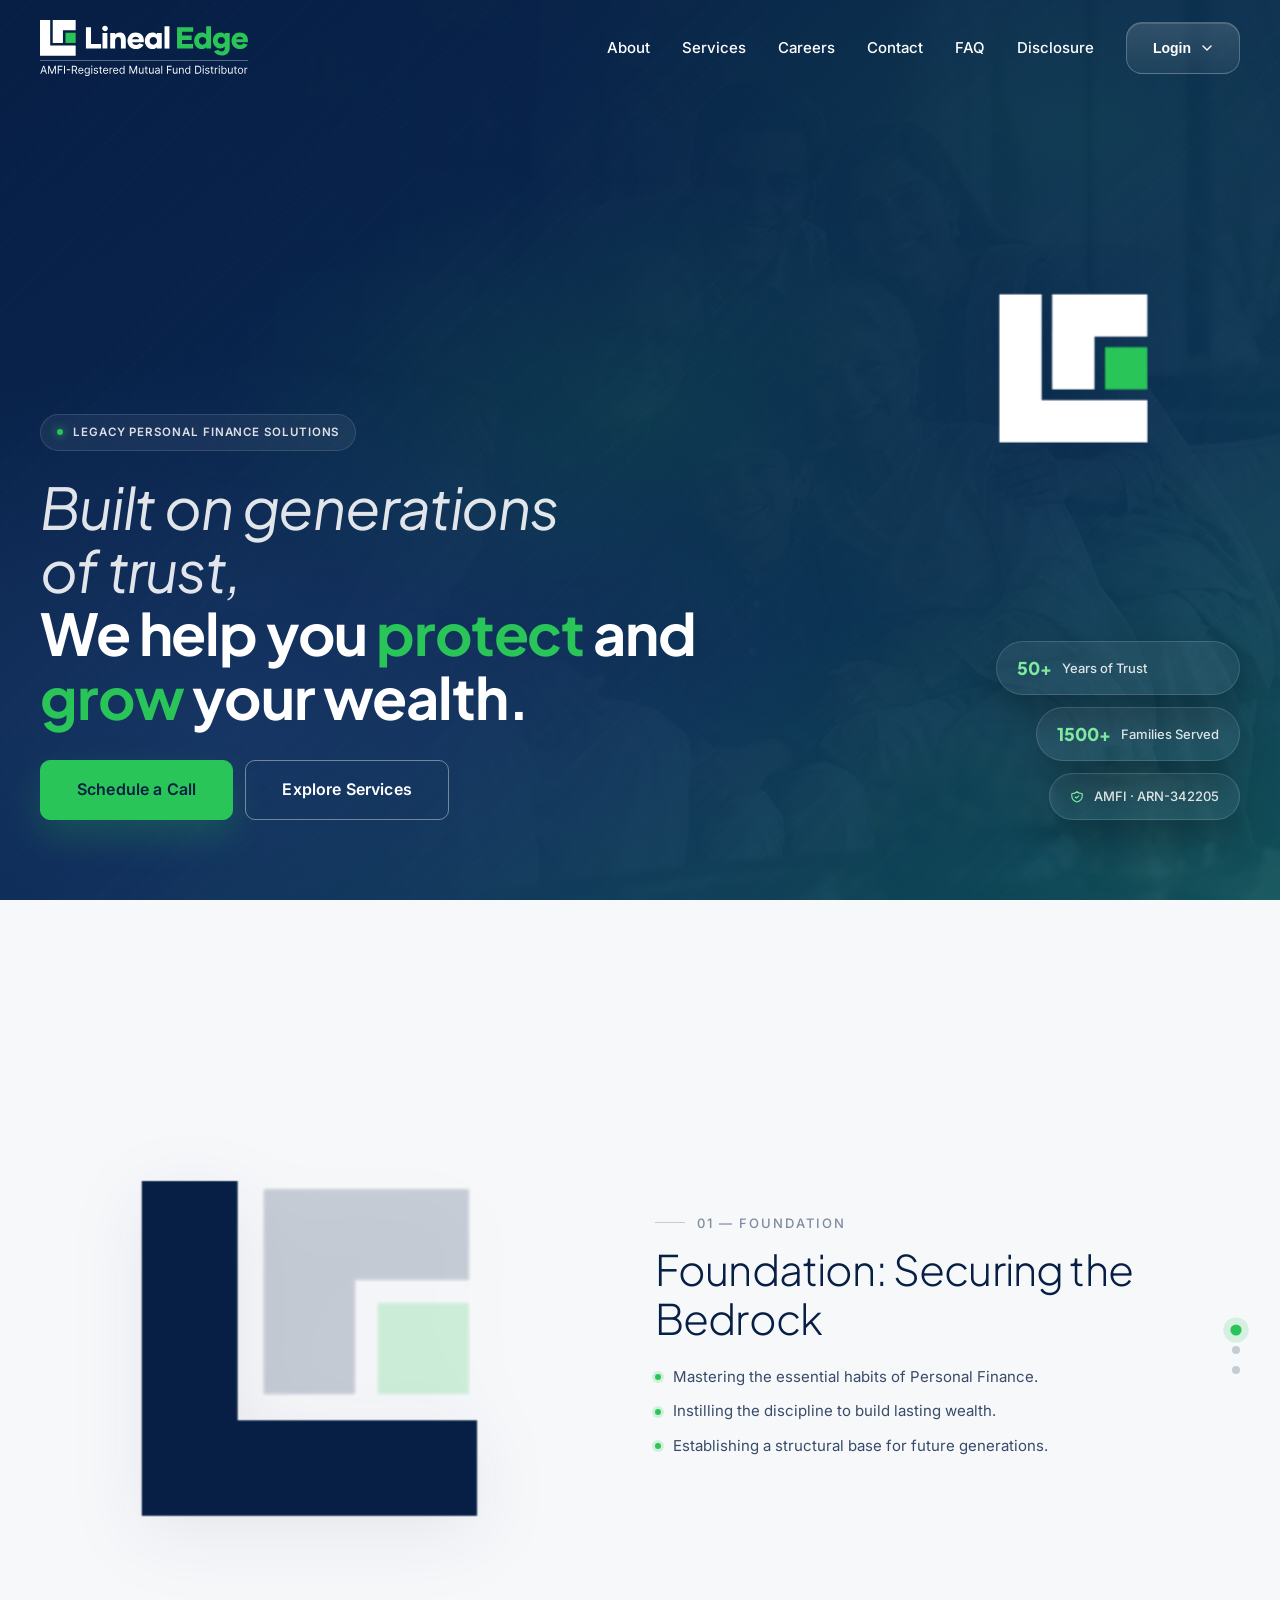
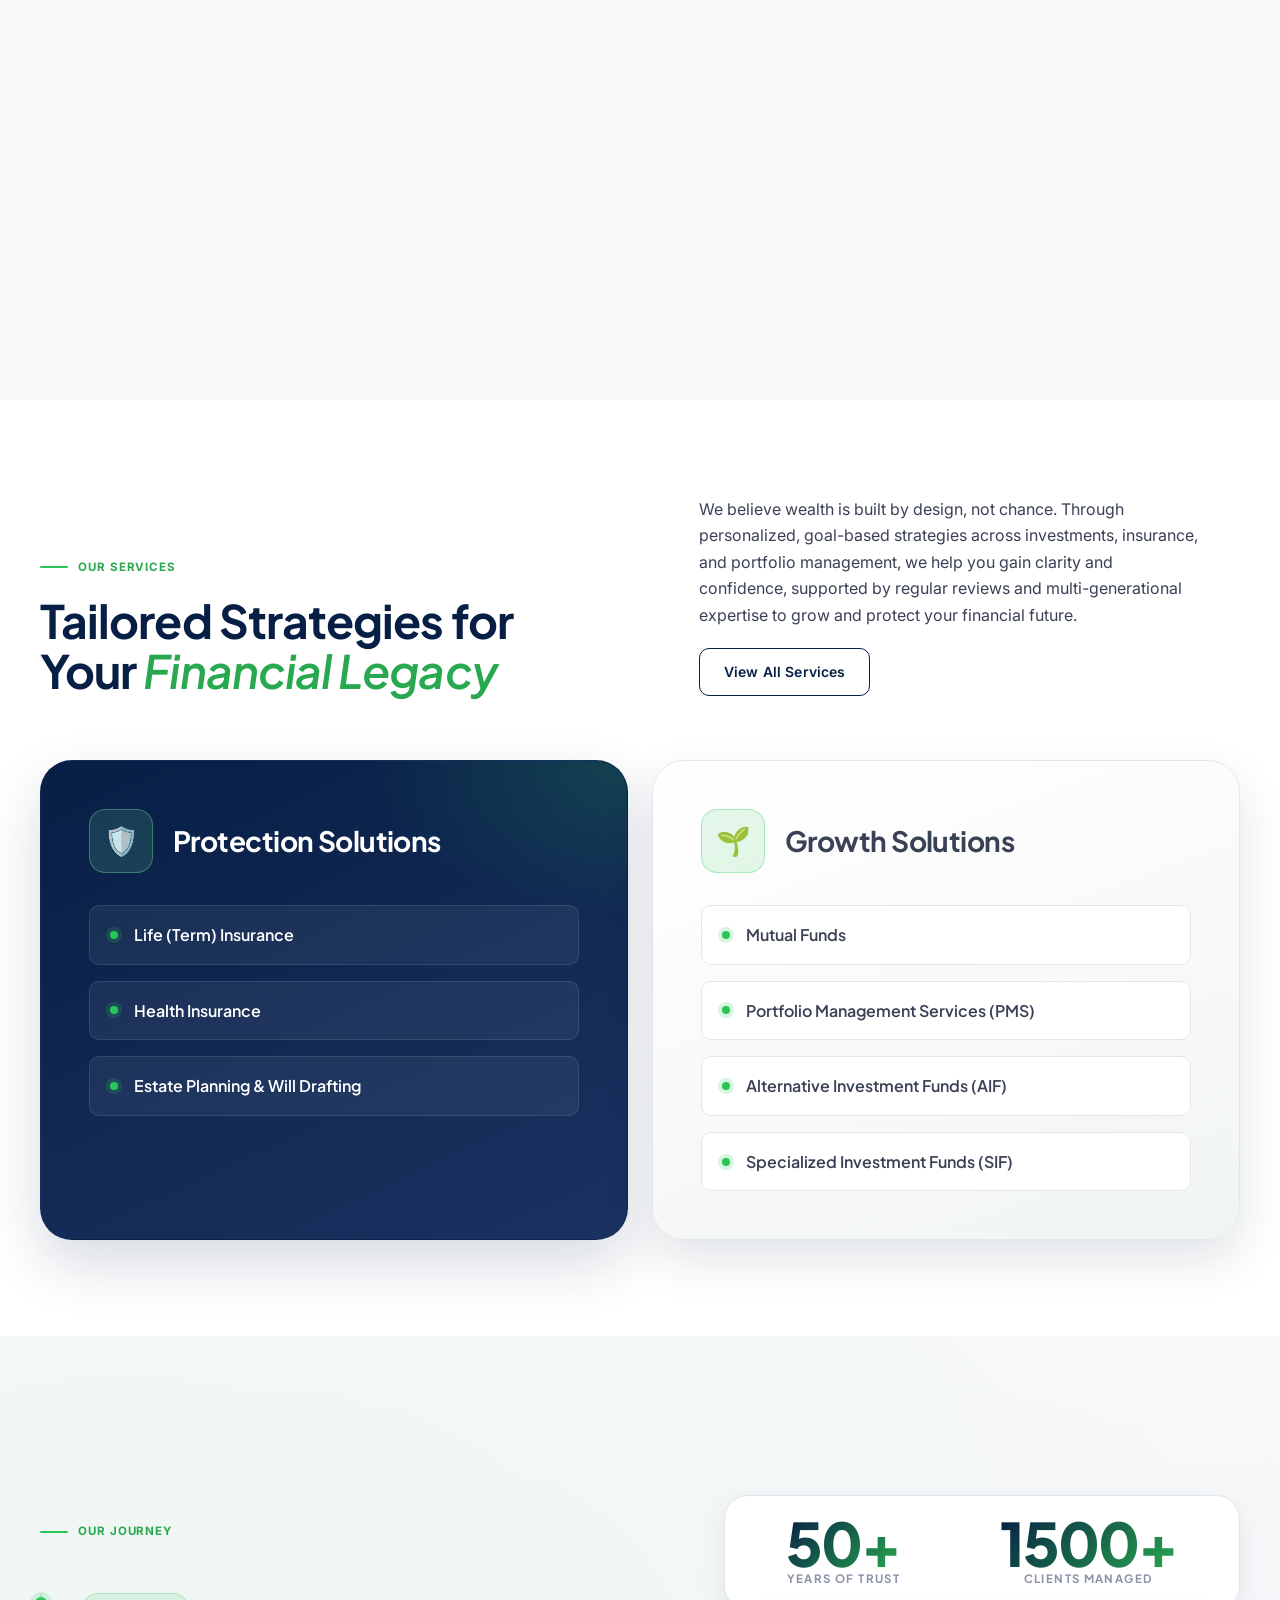
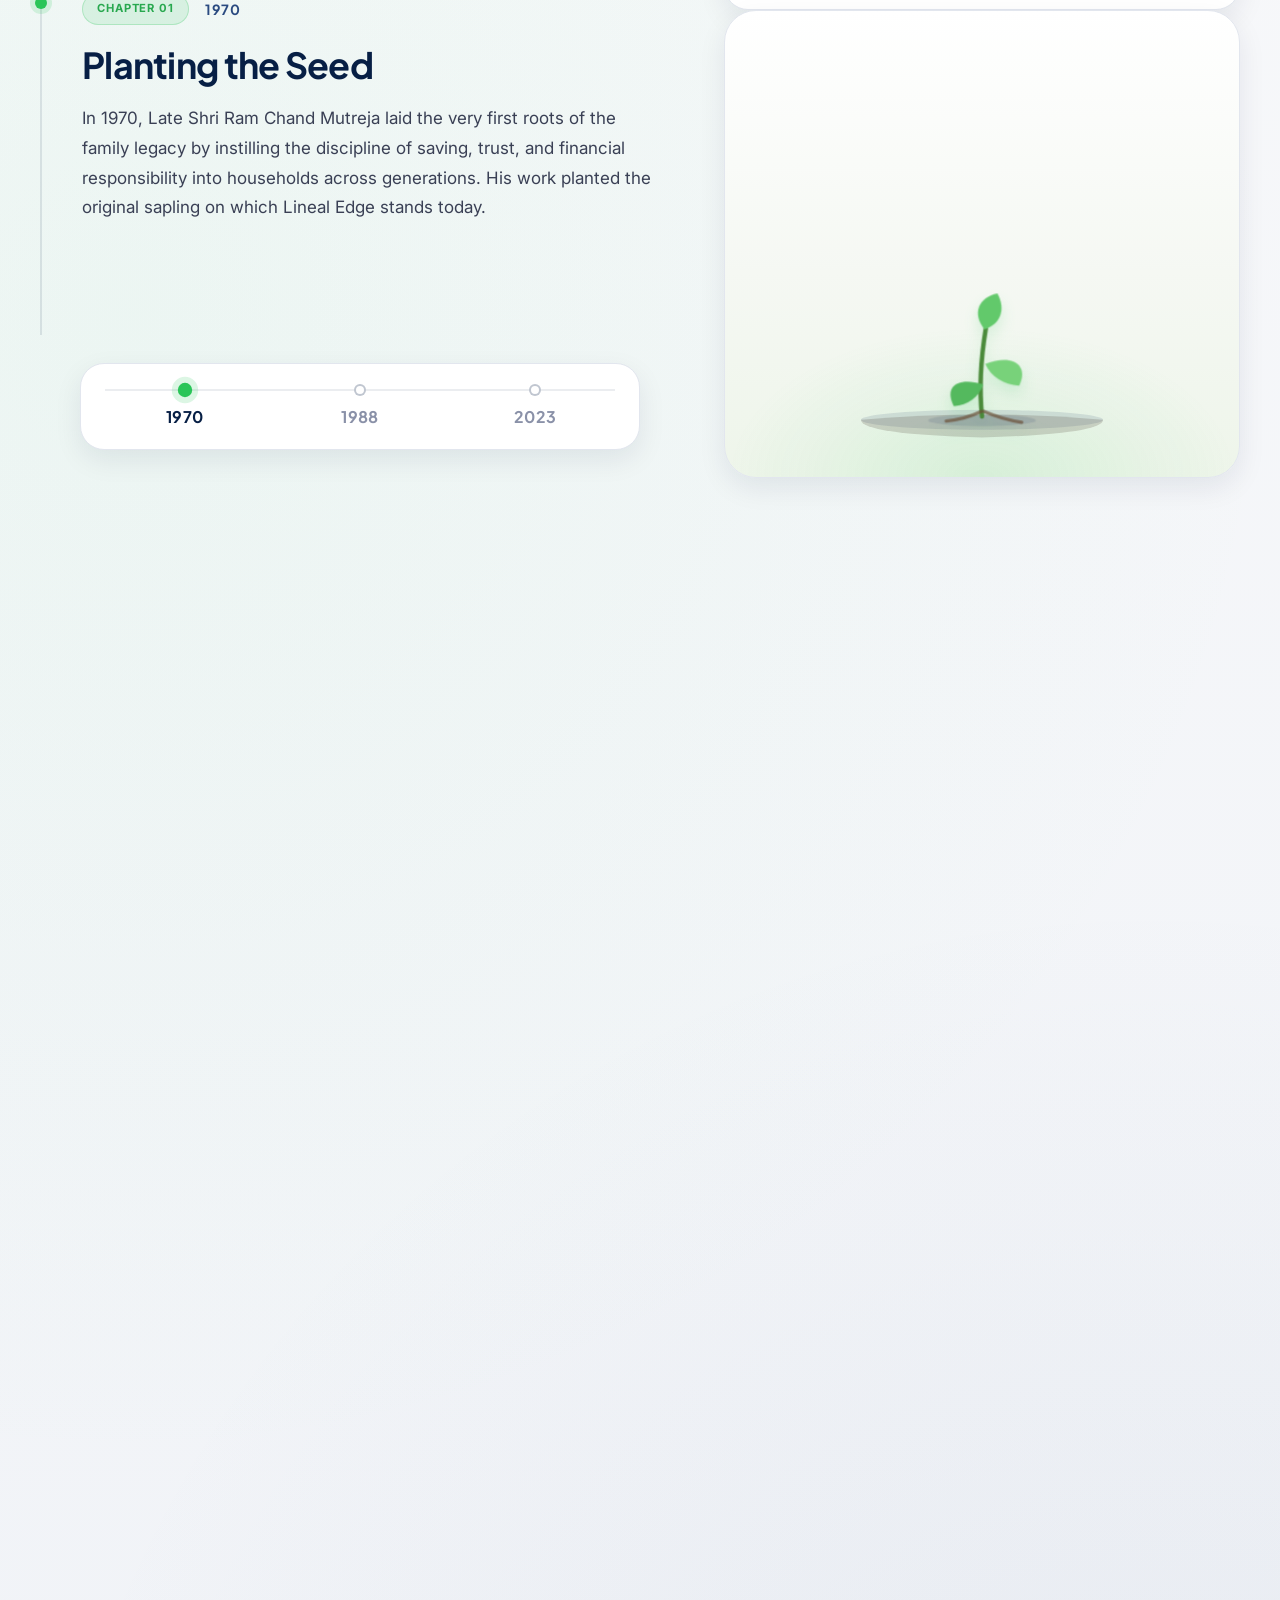
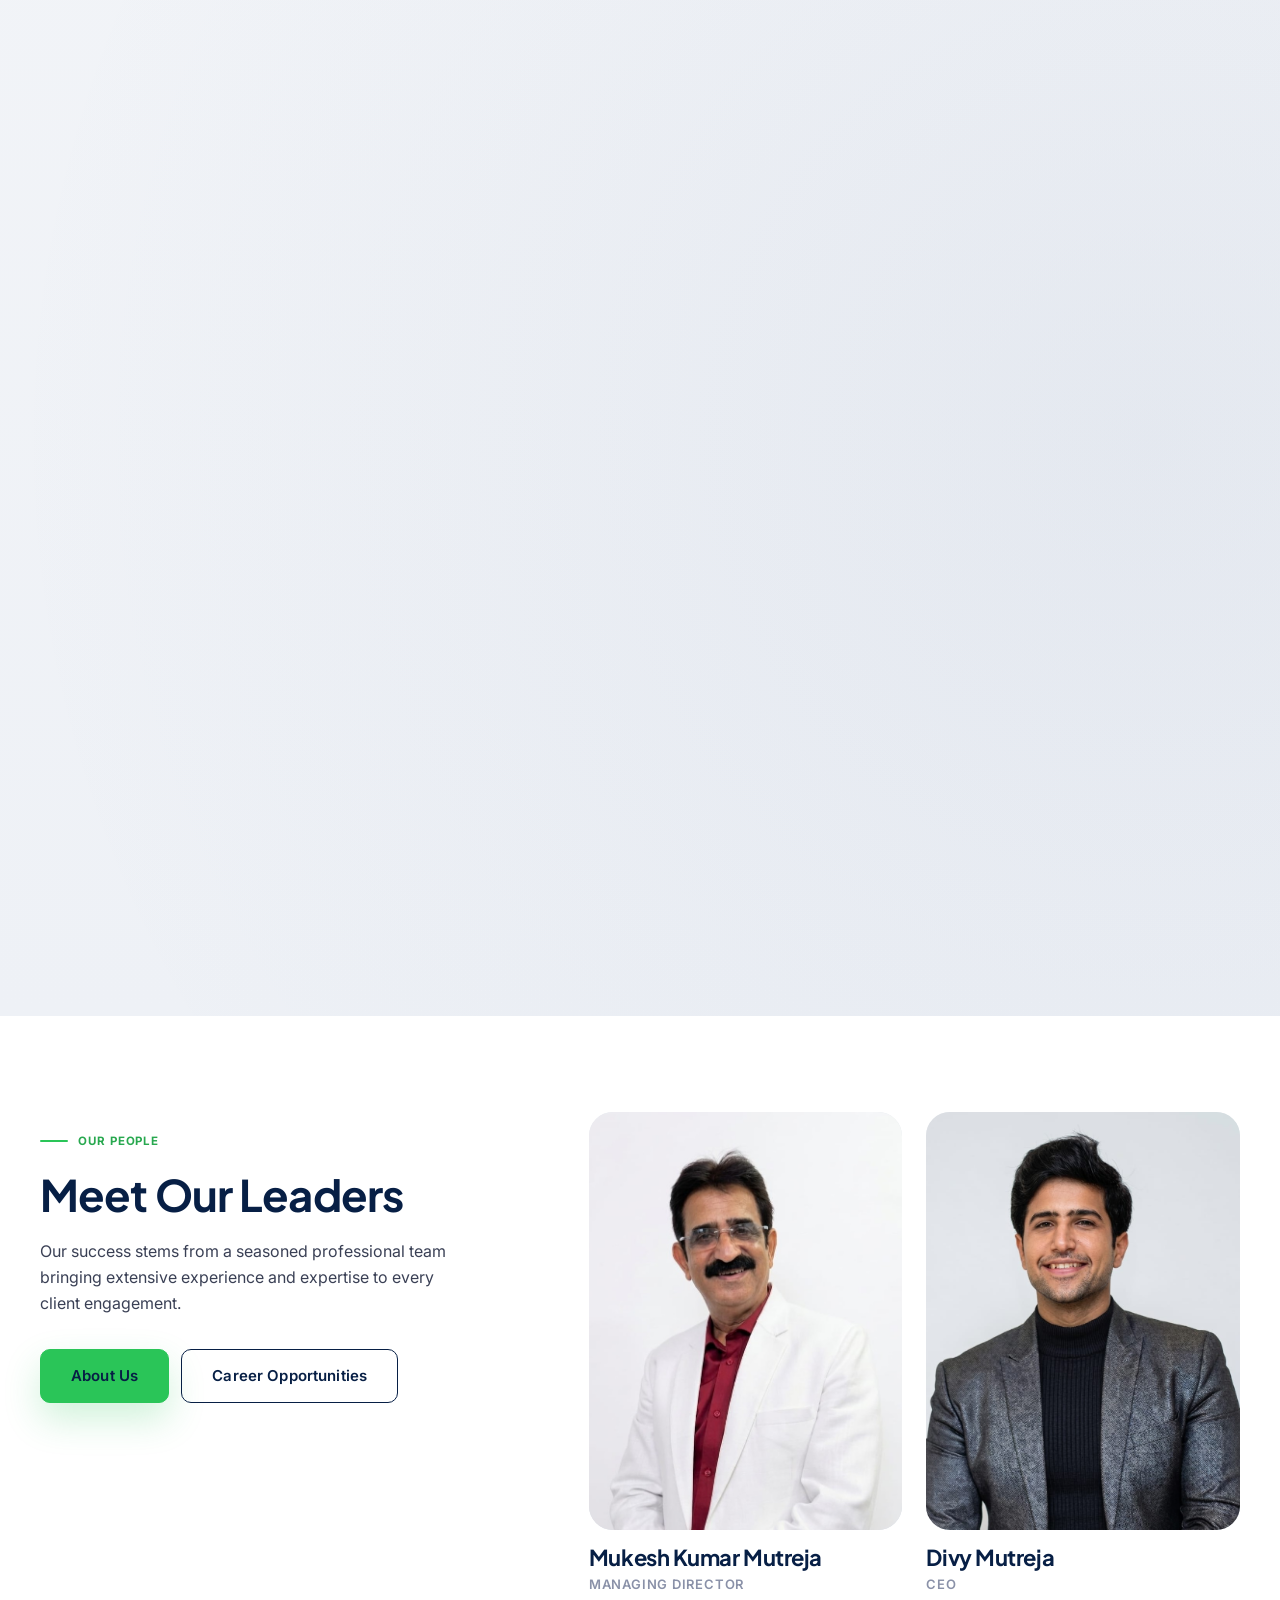
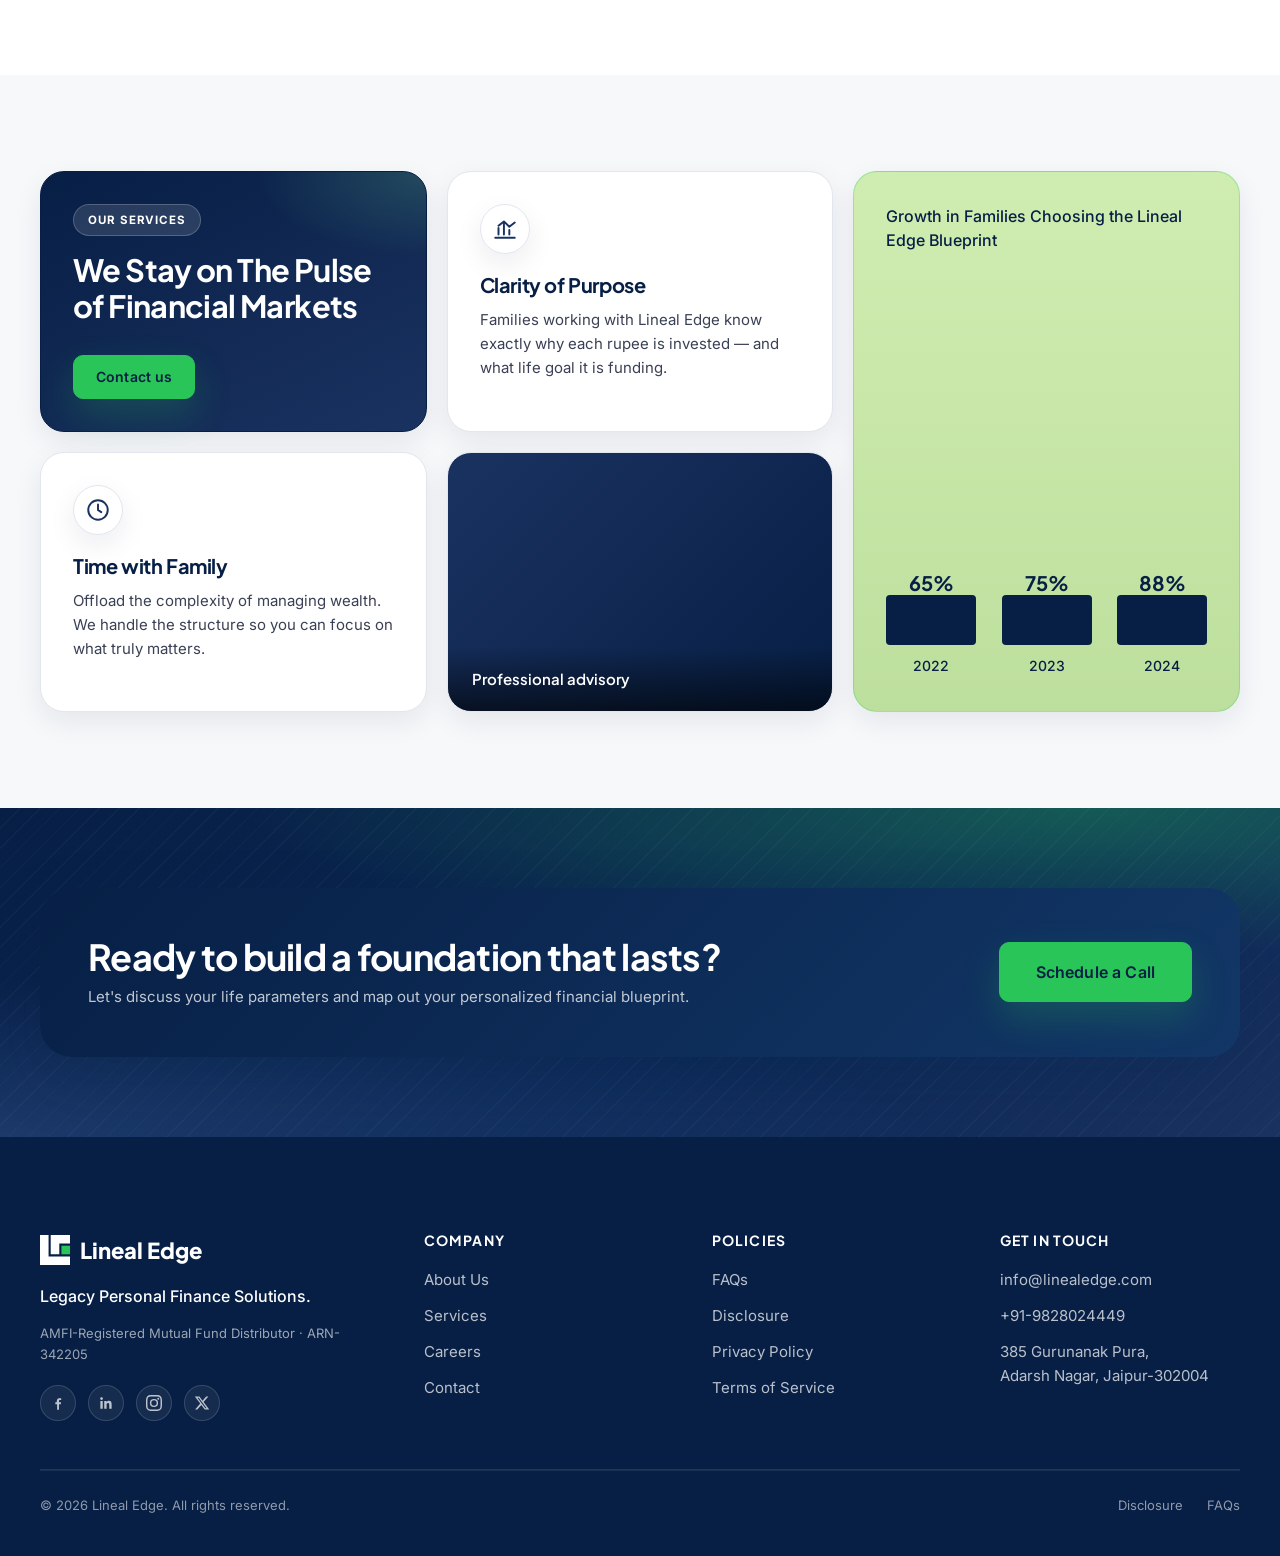
==== commit a221dfb7: "commit" ====
--- a/index.html
+++ b/index.html
@@ -82,7 +82,7 @@
 			</h1>
 			<div class="hero-ctas">
 				<a href="/contact" class="le-btn le-btn--primary le-btn--lg">
-					<span class="lbl">Schedule a Consultation</span>
+					<span class="lbl">Schedule a Call</span>
 					<span class="arr"><svg width="22" height="22" viewBox="0 0 24 24" fill="none"><path d="M5 12h14M13 6l6 6-6 6" stroke="currentColor" stroke-width="2" stroke-linecap="round" stroke-linejoin="round"/></svg></span>
 				</a>
 				<div class="on-dark hero-cta-shell">
@@ -157,7 +157,7 @@
 						</ul>
 						<div class="values-ctas">
 							<a href="/contact" class="le-btn le-btn--primary">
-								<span class="lbl">Schedule a Consultation</span>
+								<span class="lbl">Schedule a Call</span>
 								<span class="arr"><svg width="22" height="22" viewBox="0 0 24 24" fill="none"><path d="M5 12h14M13 6l6 6-6 6" stroke="currentColor" stroke-width="2" stroke-linecap="round" stroke-linejoin="round"/></svg></span>
 							</a>
 							<a href="/services" class="le-btn le-btn--secondary">
@@ -541,7 +541,7 @@
 		</div>
 		<div class="cta-actions">
 			<a href="/contact" class="le-btn le-btn--primary le-btn--lg">
-				<span class="lbl">Schedule a Consultation</span>
+				<span class="lbl">Schedule a Call</span>
 				<span class="arr"><svg width="22" height="22" viewBox="0 0 24 24" fill="none"><path d="M5 12h14M13 6l6 6-6 6" stroke="currentColor" stroke-width="2" stroke-linecap="round" stroke-linejoin="round"/></svg></span>
 			</a>
 		</div>
--- a/css/pages.css
+++ b/css/pages.css
@@ -8140,3 +8140,526 @@
 		justify-content: flex-start;
 	}
 }
+
+@media (max-width: 1024px){
+	body.page-home .values-panel[data-idx="2"] .values-ctas{
+		display: none;
+	}
+}
+
+@media (max-width: 1024px){
+	:is(body.page-home, body.page-about, body.page-services, body.page-careers, body.page-contact, body.page-policy) .nav-login{
+		display: block !important;
+		justify-content: initial !important;
+		align-items: initial !important;
+		width: 100% !important;
+		max-width: none !important;
+		margin: 28px 0 0 !important;
+		padding: 22px 0 0 !important;
+		border-top: 1px solid rgba(7,31,69,0.1);
+	}
+
+	:is(body.page-home, body.page-about, body.page-services, body.page-careers, body.page-contact, body.page-policy) .nav-login-menu{
+		width: 100% !important;
+		max-width: none !important;
+		margin: 0 !important;
+		right: auto !important;
+		left: auto !important;
+		display: grid !important;
+		gap: 12px !important;
+	}
+
+	:is(body.page-home, body.page-about, body.page-services, body.page-careers, body.page-contact, body.page-policy) .portal-link{
+		width: 100%;
+		margin: 0 !important;
+		grid-template-columns: 44px minmax(0, 1fr) 18px;
+		padding: 14px 16px;
+	}
+}
+
+@media (max-width: 760px){
+	:is(body.page-home, body.page-about, body.page-services, body.page-careers, body.page-contact, body.page-policy) .nav-links{
+		width: calc(100vw - 28px) !important;
+		padding: 104px 20px 26px !important;
+	}
+
+	:is(body.page-home, body.page-about, body.page-services, body.page-careers, body.page-contact, body.page-policy) .nav-link{
+		width: 100%;
+		max-width: none;
+		padding-left: 2px;
+	}
+
+	:is(body.page-home, body.page-about, body.page-services, body.page-careers, body.page-contact, body.page-policy) .nav-login::before{
+		margin-left: 0;
+	}
+}
+
+/* Journey final responsive alignment */
+@media (min-width: 1025px){
+	:is(body.page-home, body.page-about) .journey-stories-head{
+		display: flex;
+	}
+
+	:is(body.page-home, body.page-about) .journey-metrics{
+		display: flex;
+	}
+
+	:is(body.page-home, body.page-about) .journey-sticky{
+		padding-top: clamp(56px, 6vh, 78px);
+		padding-bottom: clamp(56px, 6vh, 78px);
+	}
+
+	:is(body.page-home, body.page-about) .journey-left{
+		gap: 28px;
+	}
+
+	:is(body.page-home, body.page-about) .journey-right{
+		gap: 0;
+		justify-content: center;
+	}
+
+	:is(body.page-home, body.page-about) .journey-tree-viz{
+		flex: 0 0 auto;
+		height: clamp(380px, 52vh, 500px);
+		min-height: 0;
+		max-height: none;
+	}
+
+	:is(body.page-home, body.page-about) .journey-panels{
+		min-height: clamp(300px, 38vh, 360px);
+	}
+
+	:is(body.page-home, body.page-about) .journey-years{
+		margin-top: 0;
+	}
+}
+
+@media (min-width: 761px) and (max-width: 1024px){
+	:is(body.page-home, body.page-about) .journey-stories-head{
+		display: flex;
+		grid-row: 1;
+		margin: 0;
+	}
+
+	:is(body.page-home, body.page-about) .journey-metrics{
+		display: grid;
+		grid-row: 2;
+		grid-template-columns: 1fr 1fr;
+		gap: 18px;
+	}
+
+	:is(body.page-home, body.page-about) .journey-sticky{
+		top: -150px;
+		padding: 104px var(--site-gutter, 32px) 34px;
+	}
+
+	:is(body.page-home, body.page-about) .journey-inner{
+		max-width: 720px;
+		grid-template-rows: auto auto 340px minmax(230px, 1fr) auto;
+		gap: 22px;
+	}
+
+	:is(body.page-home, body.page-about) .journey-tree-viz{
+		grid-row: 3;
+		height: 340px;
+		min-height: 340px;
+		max-height: 340px;
+	}
+
+	:is(body.page-home, body.page-about) .journey-panels{
+		grid-row: 4;
+	}
+
+	:is(body.page-home, body.page-about) .journey-years{
+		grid-row: 5;
+	}
+
+	:is(body.page-home, body.page-about) .journey-years{
+		position: relative;
+		height: 88px;
+		padding: 20px 28px 14px;
+		align-self: end;
+		align-items: flex-start;
+		border-radius: 20px;
+	}
+
+	:is(body.page-home, body.page-about) .journey-years::before,
+	:is(body.page-home, body.page-about) .journey-years-fill{
+		left: 28px;
+		right: 28px;
+		top: 28px;
+	}
+
+	:is(body.page-home, body.page-about) .journey-year-marker{
+		gap: 9px;
+		min-width: 44px;
+	}
+
+	:is(body.page-home, body.page-about) .journey-year-dot{
+		width: 11px;
+		height: 11px;
+	}
+
+	:is(body.page-home, body.page-about) .journey-year-marker.active .journey-year-dot{
+		transform: scale(1.18);
+		box-shadow: 0 0 0 5px rgba(42,197,88,0.16);
+	}
+
+	:is(body.page-home, body.page-about) .journey-year-label{
+		font-size: 0.95rem;
+		line-height: 1;
+	}
+}
+
+@media (max-width: 760px){
+	:is(body.page-home, body.page-about) .journey-stories-head{
+		display: flex;
+		grid-row: 1;
+		margin: 0;
+	}
+
+	:is(body.page-home, body.page-about) .journey-metrics{
+		display: grid;
+		grid-row: 2;
+		grid-template-columns: 1fr 1fr;
+		gap: 12px;
+	}
+
+	:is(body.page-home, body.page-about) .journey-sticky{
+		top: -148px;
+		padding: 92px var(--site-gutter, 20px) 22px;
+	}
+
+	:is(body.page-home, body.page-about) .journey-inner{
+		max-width: 420px;
+		grid-template-rows: auto auto 260px minmax(255px, 1fr) auto;
+		gap: 18px;
+	}
+
+	:is(body.page-home, body.page-about) .journey-tree-viz{
+		grid-row: 3;
+		height: 260px;
+		min-height: 260px;
+		max-height: 260px;
+		border-radius: 0 0 28px 28px;
+	}
+
+	:is(body.page-home, body.page-about) .journey-tree-viz svg{
+		width: min(88%, 300px);
+		height: 92%;
+	}
+
+	:is(body.page-home, body.page-about) .journey-panels{
+		grid-row: 4;
+	}
+
+	:is(body.page-home, body.page-about) .journey-years{
+		grid-row: 5;
+	}
+}
+
+@media (max-width: 420px){
+	:is(body.page-home, body.page-about) .journey-inner{
+		grid-template-rows: auto auto 230px minmax(265px, 1fr) auto;
+		gap: 16px;
+	}
+
+	:is(body.page-home, body.page-about) .journey-tree-viz{
+		height: 230px;
+		min-height: 230px;
+		max-height: 230px;
+	}
+
+	:is(body.page-home, body.page-about) .journey-tree-viz svg{
+		width: min(86%, 270px);
+		height: 90%;
+	}
+}
+
+/* Final responsive rhythm and sticky-section pass */
+@media (min-width: 761px) and (max-width: 1024px){
+	:is(
+		body.page-about,
+		body.page-services,
+		body.page-careers,
+		body.page-contact,
+		body.page-policy
+	) :is(.page-top, .page-hero){
+		padding-top: 124px;
+		padding-bottom: 42px;
+	}
+
+	:is(
+		body.page-about,
+		body.page-services,
+		body.page-careers,
+		body.page-contact,
+		body.page-policy
+	) .section,
+	body.page-home :is(.services, .team, .sixbox),
+	body.page-services :is(.solution-band),
+	body.page-about .team-alt{
+		padding-top: 76px;
+		padding-bottom: 76px;
+	}
+
+	:is(body.page-home, body.page-about, body.page-services, body.page-careers, body.page-contact) .cta{
+		padding-top: 68px;
+		padding-bottom: 68px;
+	}
+
+	:is(body.page-home, body.page-about) .journey-scroller{
+		height: 320svh;
+	}
+
+	:is(body.page-home, body.page-about) .journey-sticky{
+		--journey-header-clearance: 92px;
+		--journey-before-tree: 230px;
+		--journey-sticky-offset: calc(var(--journey-before-tree) - var(--journey-header-clearance));
+		position: sticky !important;
+		top: calc(var(--journey-header-clearance) - var(--journey-before-tree)) !important;
+		height: calc(100svh + var(--journey-sticky-offset));
+		min-height: calc(100svh + var(--journey-sticky-offset));
+		padding: var(--journey-header-clearance) var(--site-gutter, 32px) 34px;
+		overflow: hidden;
+		align-items: stretch;
+	}
+
+	:is(body.page-home, body.page-about) .journey-inner{
+		max-width: 720px;
+		height: 100%;
+		grid-template-rows: 20px 82px 340px minmax(0, 1fr) 88px;
+		gap: 14px;
+	}
+
+	:is(body.page-home, body.page-about) .journey-stories-head{
+		height: 20px;
+		min-height: 0;
+		align-items: center;
+	}
+
+	:is(body.page-home, body.page-about) .journey-metrics{
+		height: 82px;
+		min-height: 0;
+		padding: 12px 18px;
+		align-items: center;
+	}
+
+	:is(body.page-home, body.page-about) .journey-tree-viz{
+		height: 340px;
+		min-height: 340px;
+		max-height: 340px;
+	}
+
+	:is(body.page-home, body.page-about) .journey-panels{
+		min-height: 0;
+		height: 100%;
+		overflow: hidden;
+	}
+
+	:is(body.page-home, body.page-about) .journey-panel{
+		justify-content: center;
+		overflow: hidden;
+	}
+
+	:is(body.page-home, body.page-about) .journey-pbody{
+		line-height: 1.48;
+	}
+}
+
+@media (max-width: 760px){
+	:is(
+		body.page-about,
+		body.page-services,
+		body.page-careers,
+		body.page-contact,
+		body.page-policy
+	) :is(.page-top, .page-hero){
+		padding-top: 104px;
+		padding-bottom: 34px;
+	}
+
+	:is(
+		body.page-about,
+		body.page-services,
+		body.page-careers,
+		body.page-contact,
+		body.page-policy
+	) .section,
+	body.page-home :is(.services, .team, .sixbox),
+	body.page-services :is(.solution-band),
+	body.page-about .team-alt{
+		padding-top: 56px;
+		padding-bottom: 56px;
+	}
+
+	:is(body.page-home, body.page-about, body.page-services, body.page-careers, body.page-contact) .cta{
+		padding-top: 56px;
+		padding-bottom: 56px;
+	}
+
+	:is(body.page-home, body.page-about) .journey-scroller{
+		height: 320svh;
+	}
+
+	:is(body.page-home, body.page-about) .journey-sticky{
+		--journey-header-clearance: 84px;
+		--journey-before-tree: 204px;
+		--journey-sticky-offset: calc(var(--journey-before-tree) - var(--journey-header-clearance));
+		position: sticky !important;
+		top: calc(var(--journey-header-clearance) - var(--journey-before-tree)) !important;
+		height: calc(100svh + var(--journey-sticky-offset));
+		min-height: calc(100svh + var(--journey-sticky-offset));
+		padding: var(--journey-header-clearance) var(--site-gutter, 20px) 22px;
+		overflow: hidden;
+		align-items: stretch;
+	}
+
+	:is(body.page-home, body.page-about) .journey-inner{
+		max-width: 420px;
+		height: 100%;
+		grid-template-rows: 18px 72px 260px minmax(0, 1fr) 76px;
+		gap: 12px;
+	}
+
+	:is(body.page-home, body.page-about) .journey-stories-head{
+		height: 18px;
+		min-height: 0;
+		align-items: center;
+	}
+
+	:is(body.page-home, body.page-about) .journey-stories-head .eyebrow{
+		font-size: 0.7rem;
+		line-height: 1;
+	}
+
+	:is(body.page-home, body.page-about) .journey-metrics{
+		height: 72px;
+		min-height: 0;
+		padding: 10px 14px;
+		align-items: center;
+	}
+
+	:is(body.page-home, body.page-about) .journey-metric-big{
+		font-size: 1.62rem;
+		line-height: 0.92;
+	}
+
+	:is(body.page-home, body.page-about) .journey-metric-label{
+		font-size: 0.62rem;
+		line-height: 1;
+	}
+
+	:is(body.page-home, body.page-about) .journey-tree-viz{
+		height: 260px;
+		min-height: 260px;
+		max-height: 260px;
+	}
+
+	:is(body.page-home, body.page-about) .journey-panels{
+		min-height: 0;
+		height: 100%;
+		overflow: hidden;
+	}
+
+	:is(body.page-home, body.page-about) .journey-panel{
+		justify-content: center;
+		overflow: hidden;
+	}
+
+	:is(body.page-home, body.page-about) .journey-panel-head{
+		margin-bottom: 10px;
+	}
+
+	:is(body.page-home, body.page-about) .journey-ptitle{
+		margin-bottom: 10px;
+	}
+
+	:is(body.page-home, body.page-about) .journey-pbody{
+		line-height: 1.42;
+	}
+
+	:is(body.page-home, body.page-about) .journey-years{
+		padding: 14px 18px 12px;
+		align-self: stretch;
+	}
+
+	:is(body.page-home, body.page-about) .journey-years{
+		position: relative;
+		height: 76px;
+		padding: 15px 22px 10px;
+		align-self: end;
+		align-items: flex-start;
+		border-radius: 18px;
+	}
+
+	:is(body.page-home, body.page-about) .journey-years::before,
+	:is(body.page-home, body.page-about) .journey-years-fill{
+		left: 22px;
+		right: 22px;
+		top: 22px;
+	}
+
+	:is(body.page-home, body.page-about) .journey-year-marker{
+		gap: 8px;
+		min-width: 42px;
+	}
+
+	:is(body.page-home, body.page-about) .journey-year-dot{
+		width: 10px;
+		height: 10px;
+		border-width: 2px;
+	}
+
+	:is(body.page-home, body.page-about) .journey-year-marker.active .journey-year-dot{
+		transform: scale(1.18);
+		box-shadow: 0 0 0 5px rgba(42,197,88,0.16);
+	}
+
+	:is(body.page-home, body.page-about) .journey-year-label{
+		font-size: 0.88rem;
+		line-height: 1;
+	}
+}
+
+@media (max-width: 420px){
+	:is(body.page-home, body.page-about) .journey-sticky{
+		--journey-before-tree: 196px;
+	}
+
+	:is(body.page-home, body.page-about) .journey-inner{
+		grid-template-rows: 18px 68px 230px minmax(0, 1fr) 72px;
+		gap: 10px;
+	}
+
+	:is(body.page-home, body.page-about) .journey-metrics{
+		height: 68px;
+		padding: 9px 12px;
+	}
+
+	:is(body.page-home, body.page-about) .journey-tree-viz{
+		height: 230px;
+		min-height: 230px;
+		max-height: 230px;
+	}
+
+	:is(body.page-home, body.page-about) .journey-years{
+		padding: 12px 16px 10px;
+	}
+
+	:is(body.page-home, body.page-about) .journey-years{
+		height: 72px;
+		padding: 14px 20px 9px;
+	}
+
+	:is(body.page-home, body.page-about) .journey-years::before,
+	:is(body.page-home, body.page-about) .journey-years-fill{
+		left: 20px;
+		right: 20px;
+		top: 21px;
+	}
+
+	:is(body.page-home, body.page-about) .journey-year-label{
+		font-size: 0.84rem;
+	}
+}
